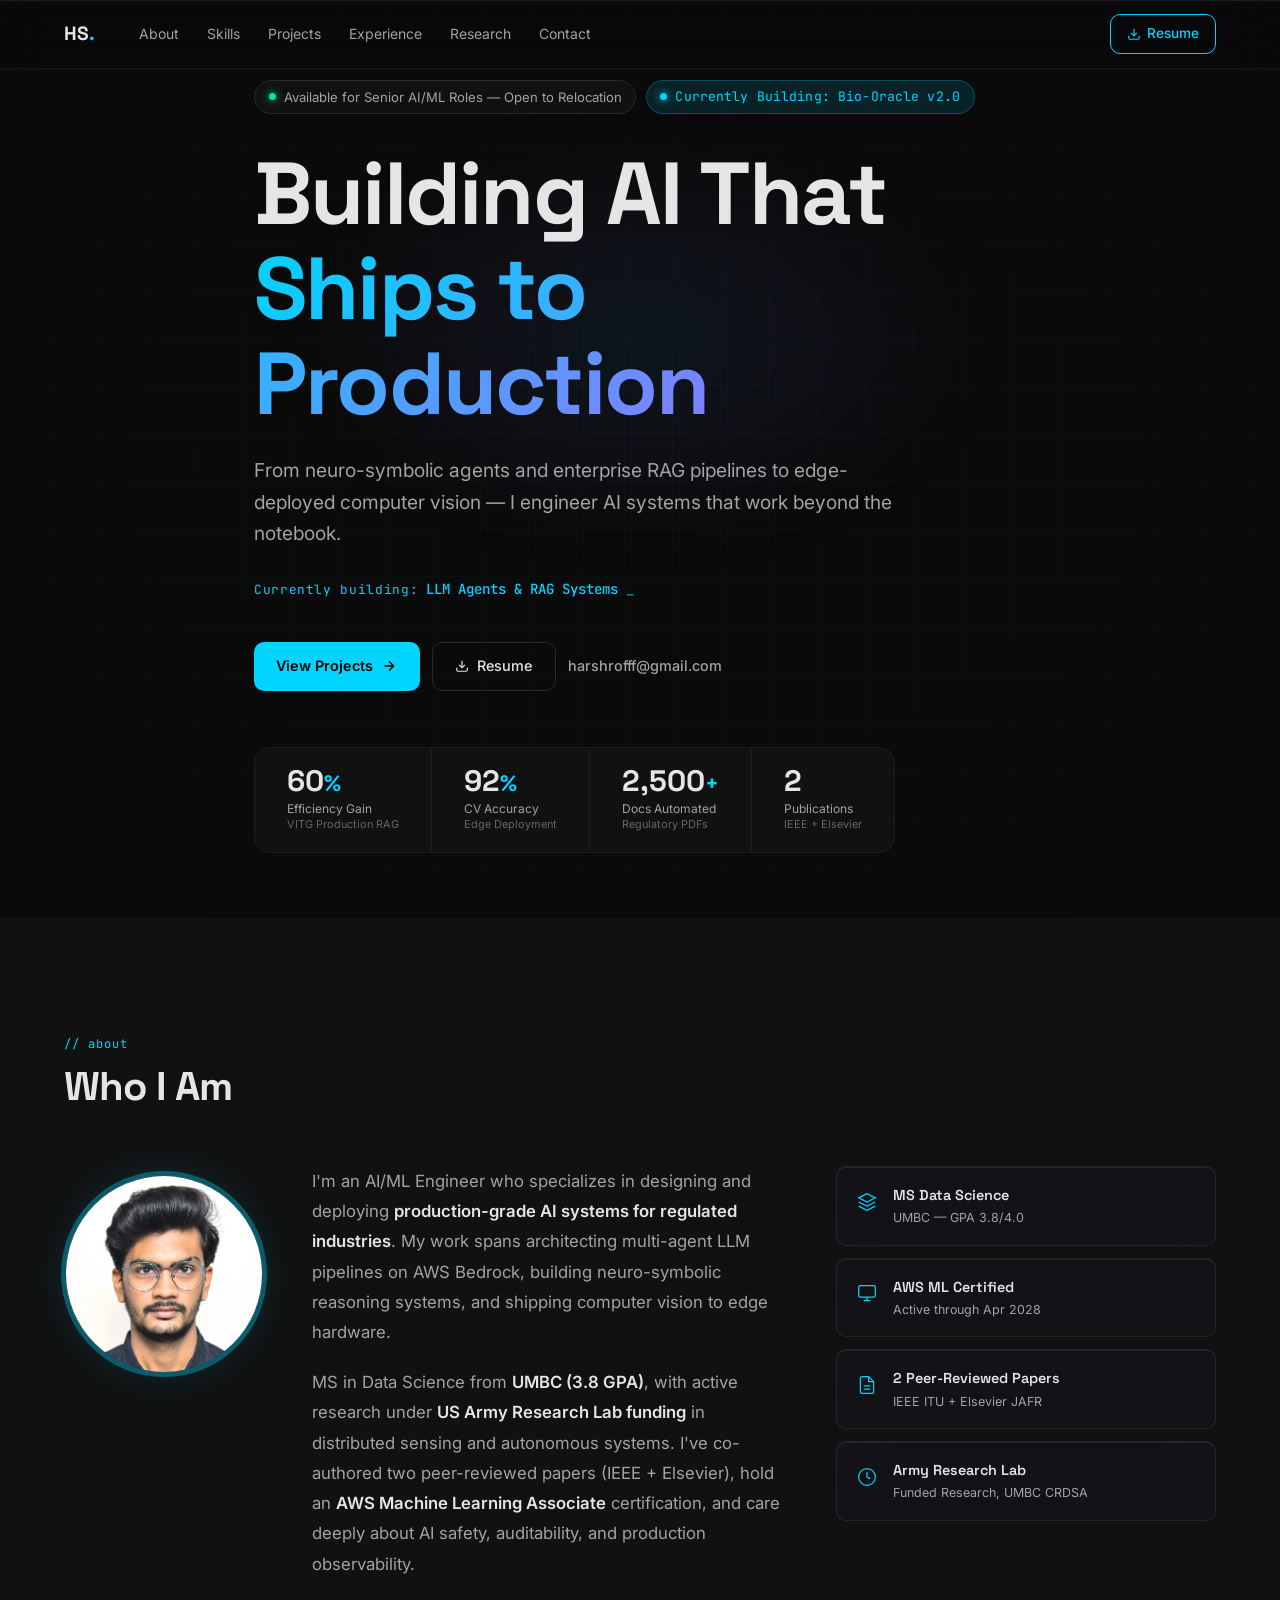
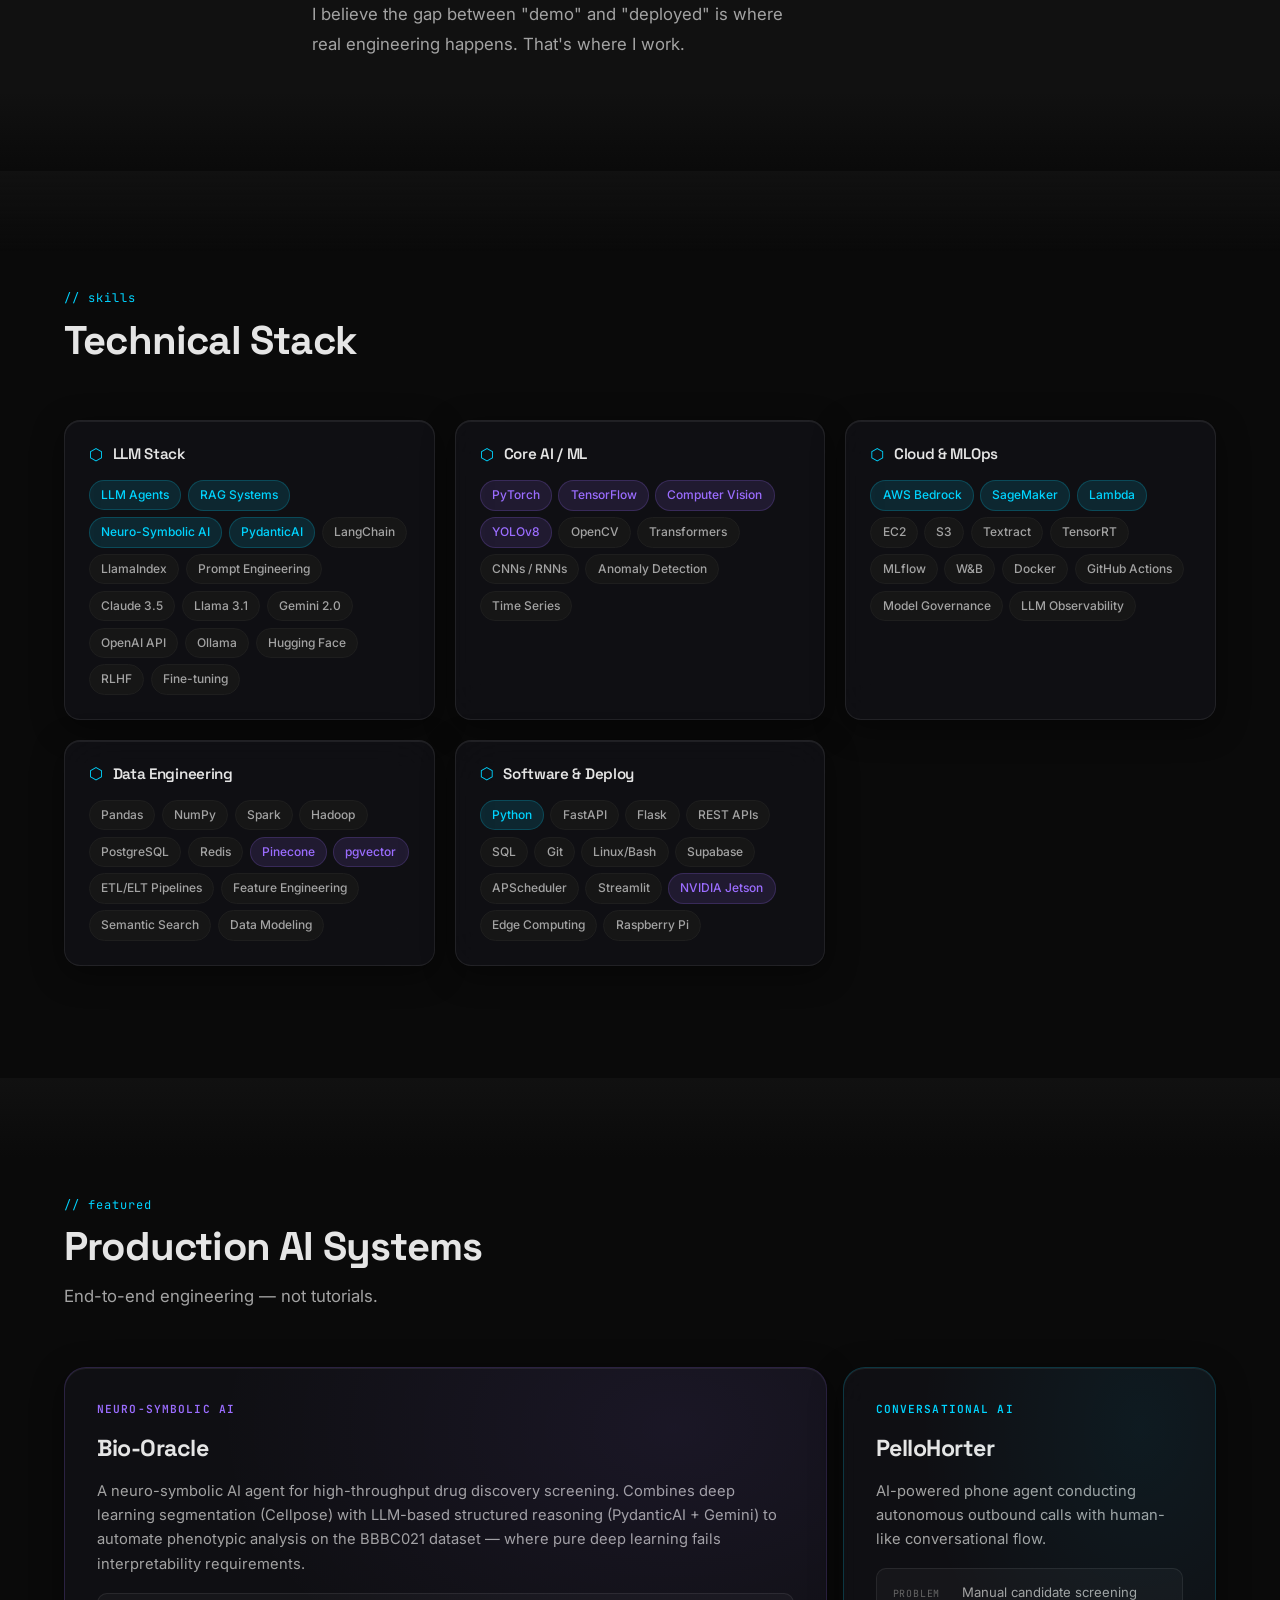
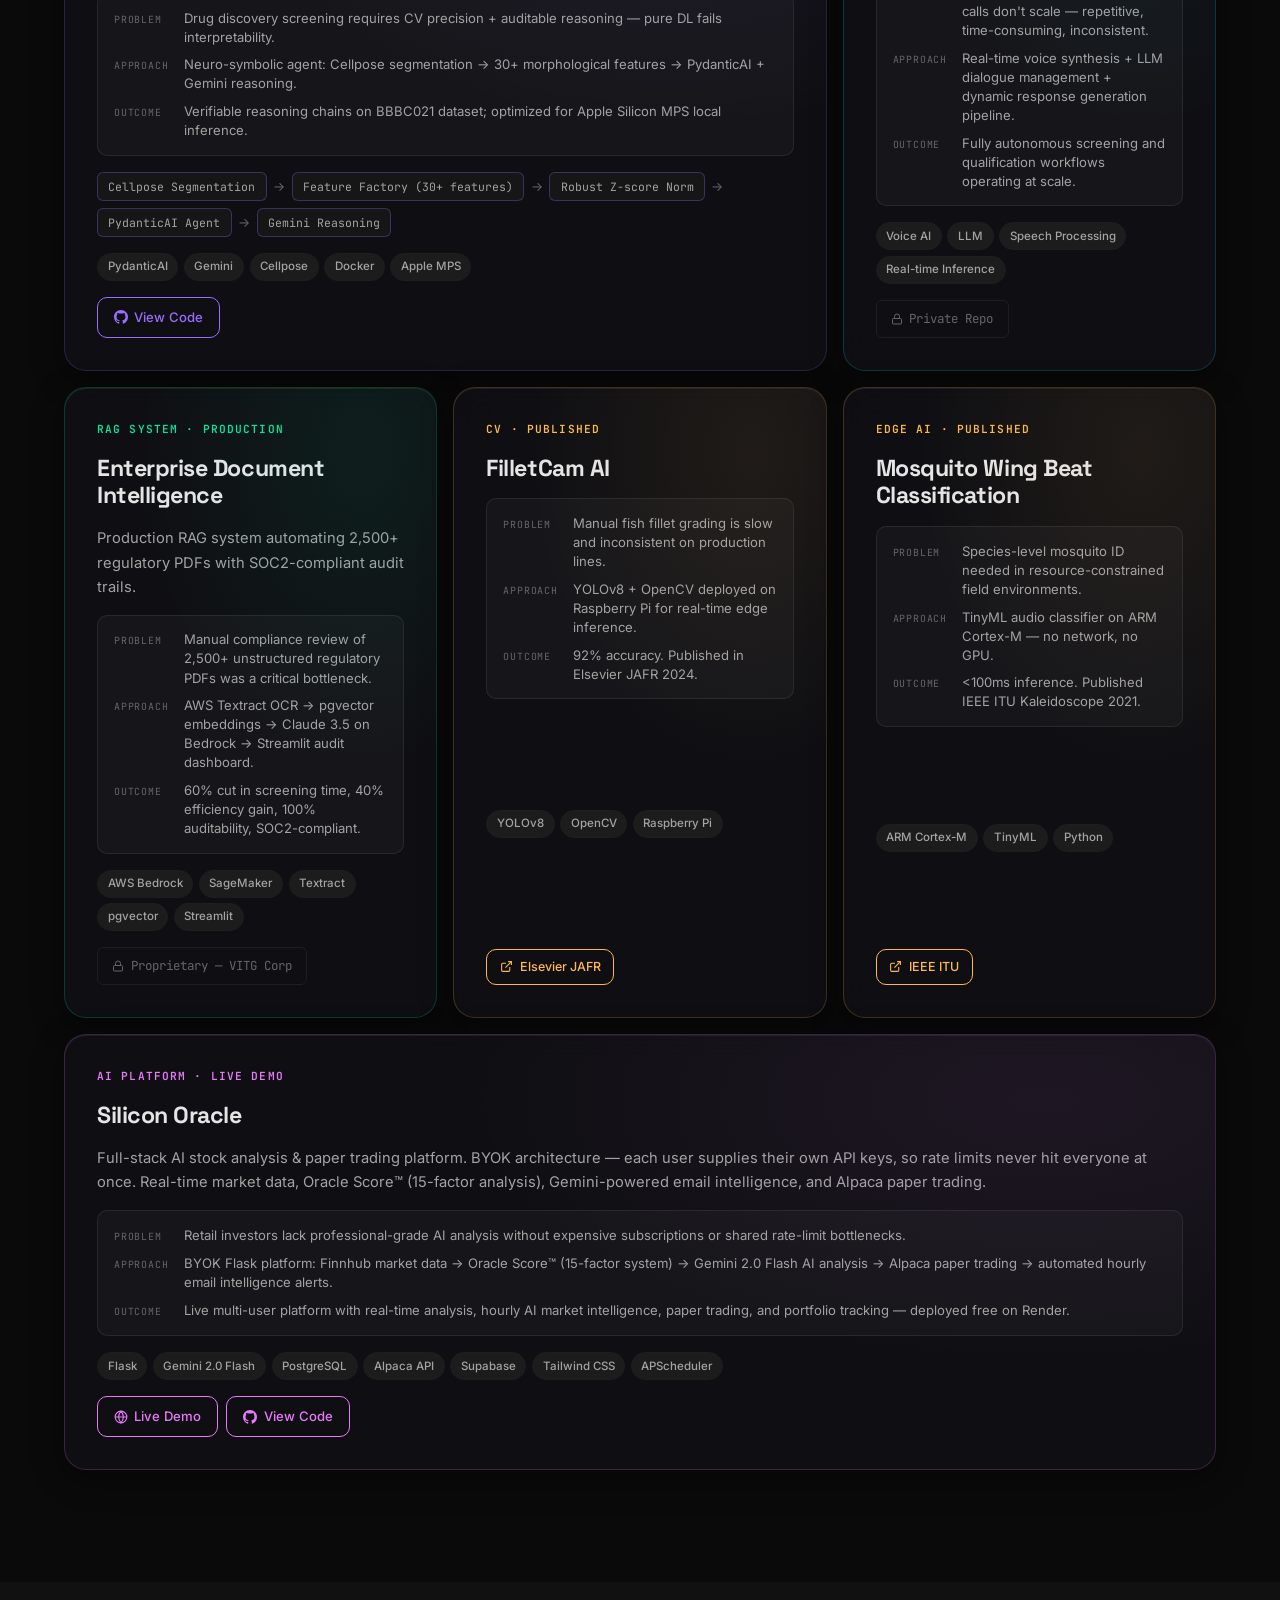
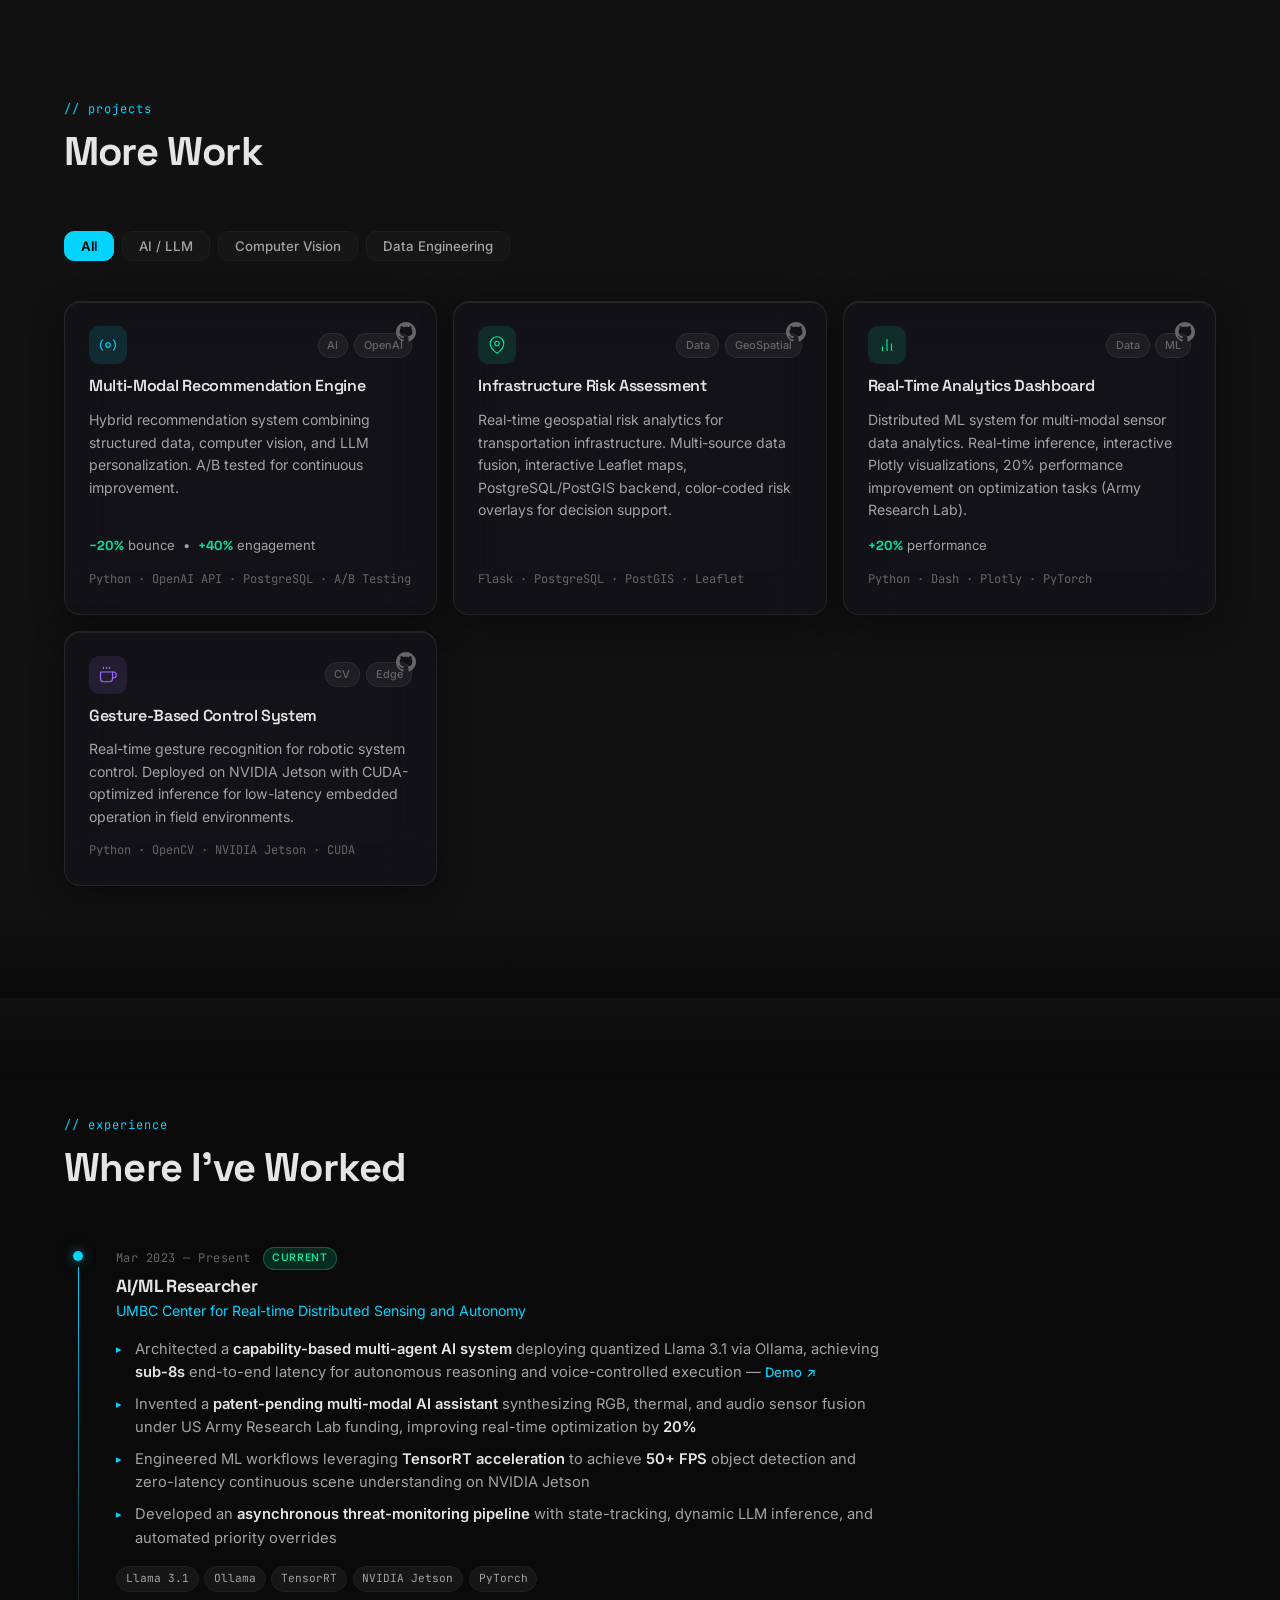
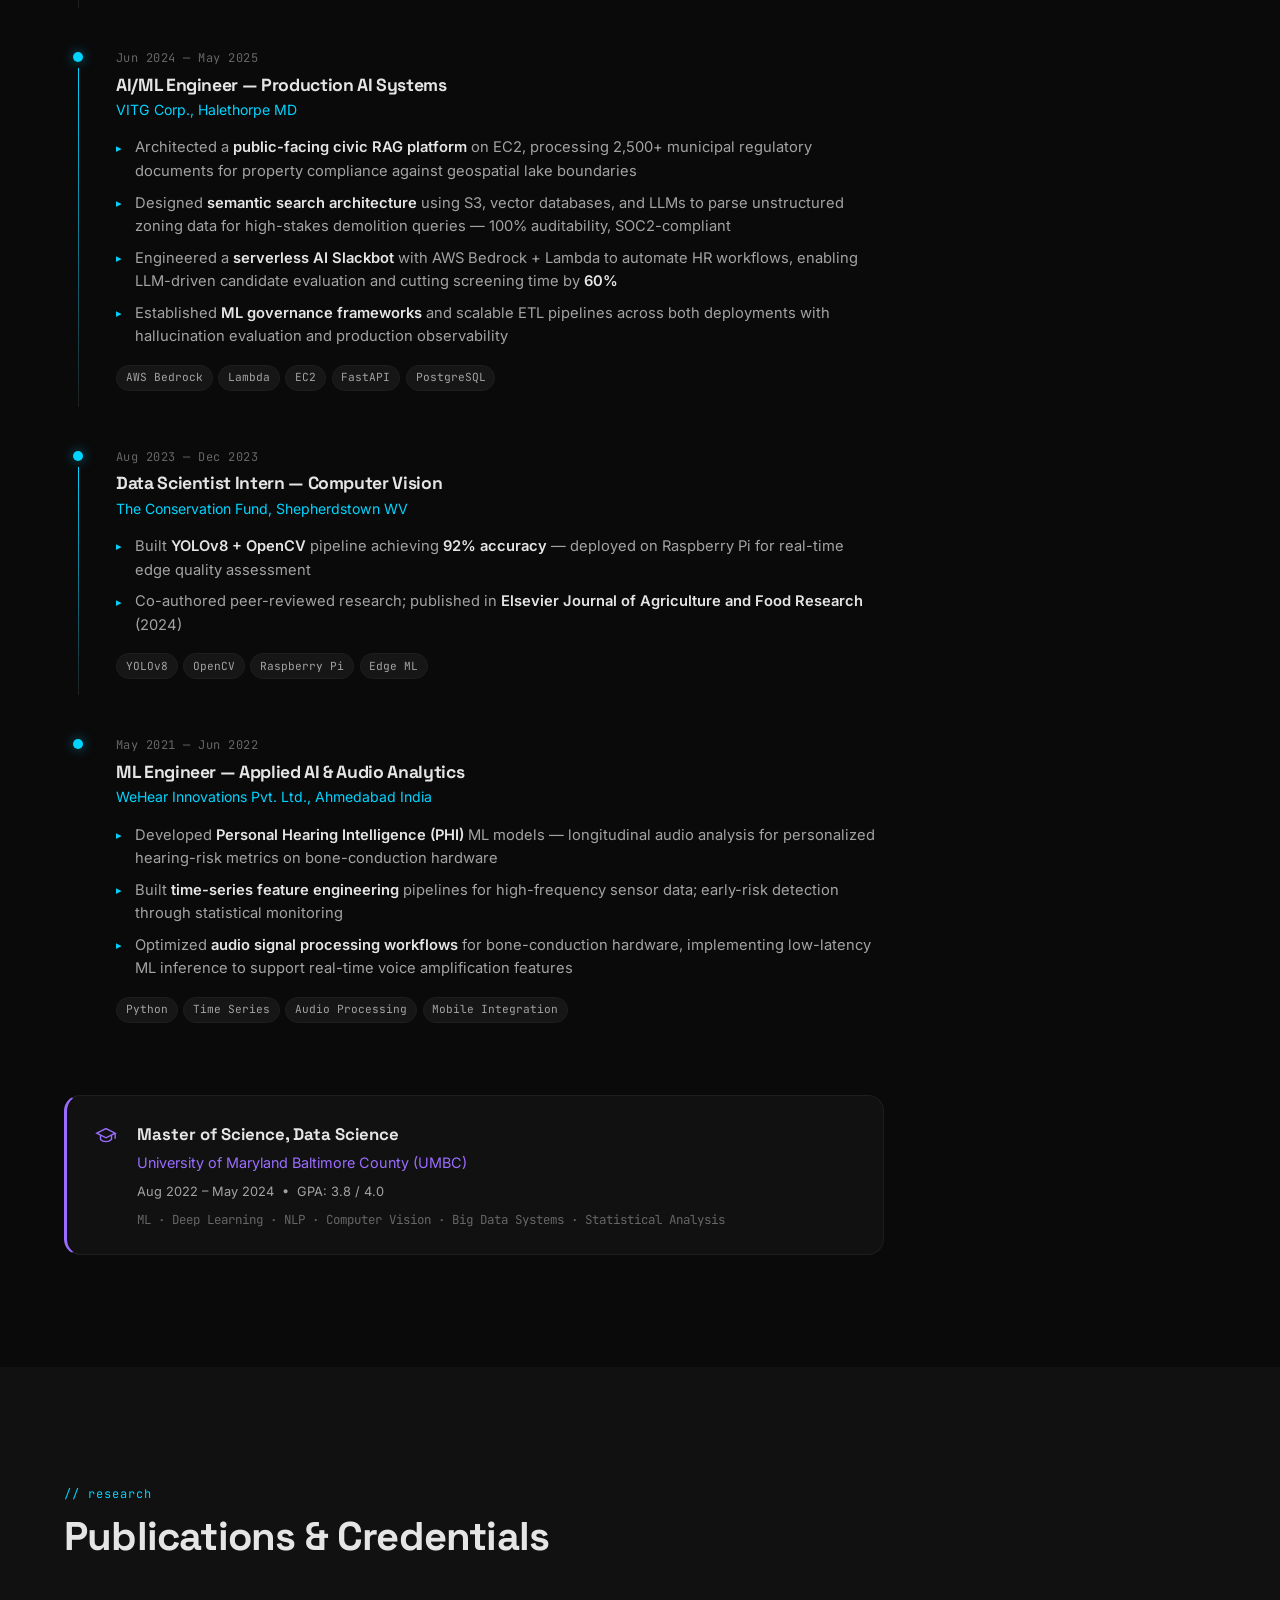
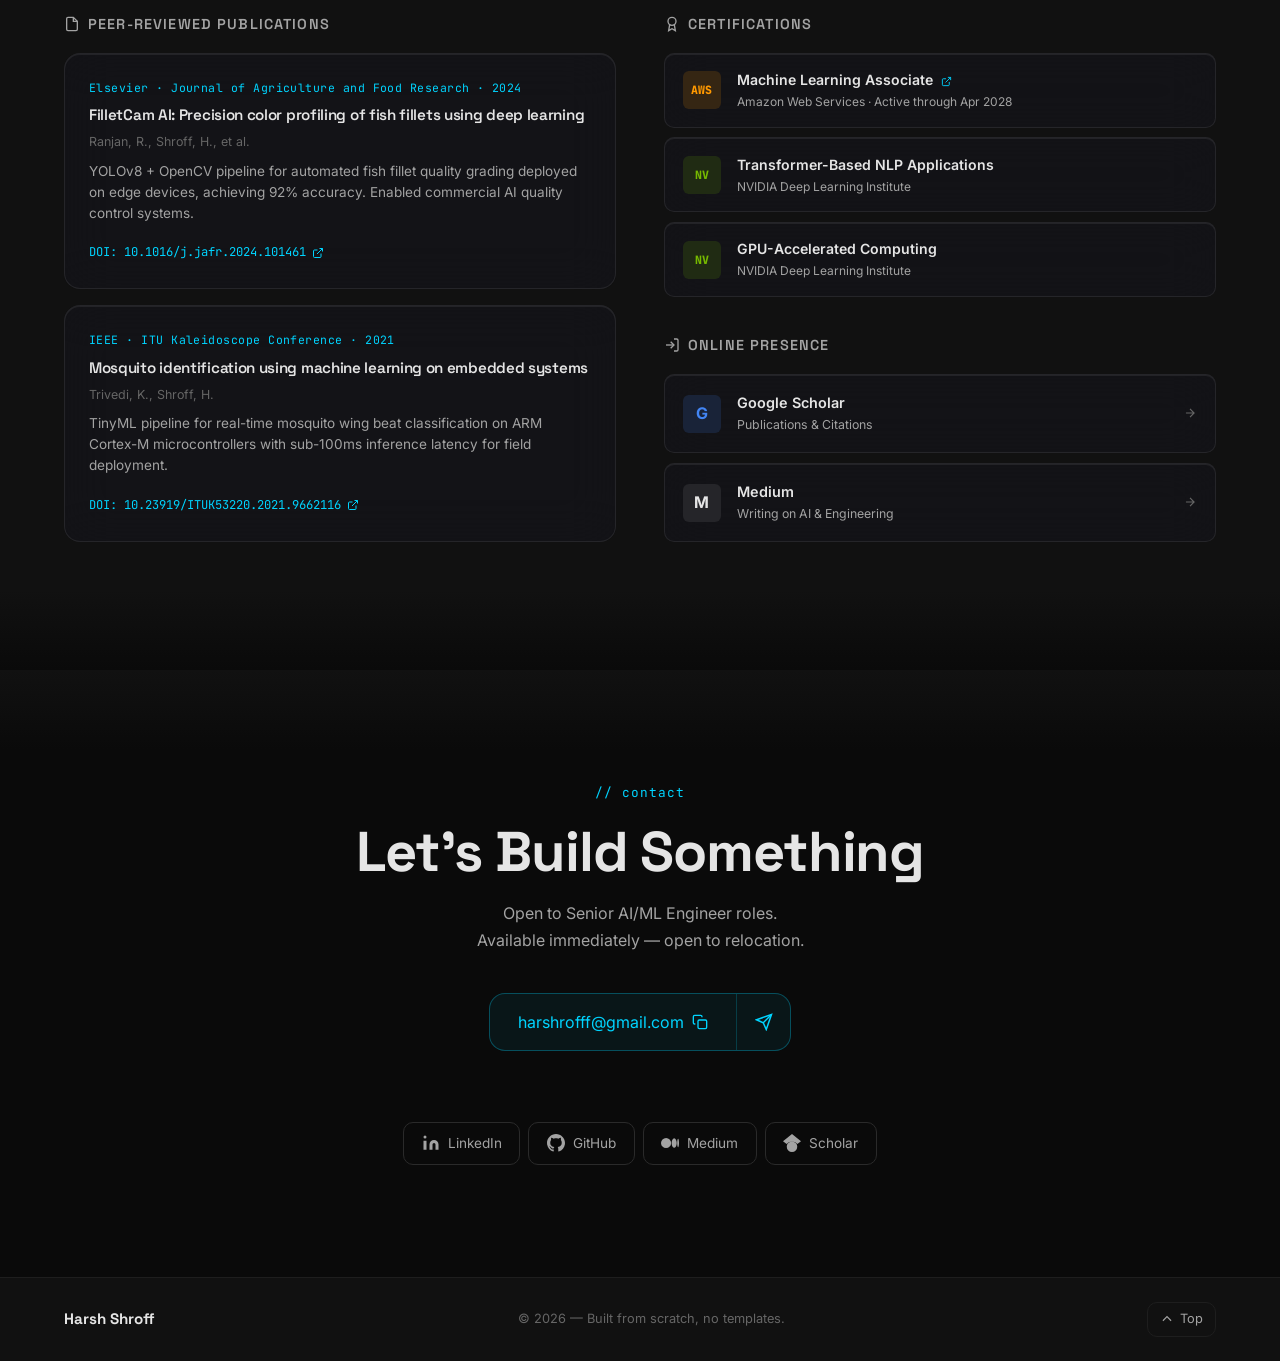
==== index.html @ ab8ad11f "updates" ====
<!DOCTYPE html>
<html lang="en">
<head>
  <meta charset="UTF-8" />
  <meta name="viewport" content="width=device-width, initial-scale=1.0" />
  <title>Harsh Shroff — AI/ML Engineer</title>
  <meta name="description" content="AI/ML Engineer building production RAG systems, neuro-symbolic AI agents, and edge-deployed computer vision. AWS ML Certified. 2 peer-reviewed publications." />
  <meta name="keywords" content="AI Engineer, ML Engineer, LLM Agents, RAG, AWS Bedrock, SageMaker, Neuro-Symbolic AI, PydanticAI, Computer Vision, PyTorch, Production AI" />
  <meta name="author" content="Harsh Shroff" />
  <link rel="canonical" href="https://harshshroff.github.io/" />

  <!-- Open Graph -->
  <meta property="og:title" content="Harsh Shroff — AI/ML Engineer" />
  <meta property="og:description" content="I build production AI systems — neuro-symbolic agents, RAG pipelines, and edge-deployed CV." />
  <meta property="og:type" content="website" />
  <meta property="og:url" content="https://harshshroff.github.io/" />
  <meta property="og:image" content="https://harshshroff.github.io/assets/img/profile.jpg" />

  <!-- Twitter -->
  <meta name="twitter:card" content="summary_large_image" />
  <meta name="twitter:title" content="Harsh Shroff — AI/ML Engineer" />

  <!-- Schema.org -->
  <script type="application/ld+json">
  {
    "@context": "https://schema.org",
    "@type": "Person",
    "name": "Harsh Shroff",
    "jobTitle": "AI/ML Engineer",
    "url": "https://harshshroff.github.io/",
    "email": "harshrofff@gmail.com",
    "sameAs": [
      "https://linkedin.com/in/harshroff/",
      "https://github.com/HarshShroff",
      "https://medium.com/@harshrofff",
      "https://scholar.google.com/citations?user=n7mRqUkAAAAJ"
    ]
  }
  </script>

  <link rel="preconnect" href="https://fonts.googleapis.com" />
  <link rel="preconnect" href="https://fonts.gstatic.com" crossorigin />
  <link rel="preload" href="https://fonts.googleapis.com/css2?family=Inter:wght@300;400;500;600;700;800&family=Space+Grotesk:wght@400;500;600;700;800&family=JetBrains+Mono:wght@400;500&display=swap" as="style" onload="this.onload=null;this.rel='stylesheet'" />
  <noscript><link href="https://fonts.googleapis.com/css2?family=Inter:wght@300;400;500;600;700;800&family=Space+Grotesk:wght@400;500;600;700;800&family=JetBrains+Mono:wght@400;500&display=swap" rel="stylesheet" /></noscript>
  <link rel="icon" href="assets/img/favicon.ico" />
  <link rel="stylesheet" href="style.css" />
</head>
<body>

  <!-- Scroll progress -->
  <div id="scroll-progress" aria-hidden="true"></div>

  <!-- ═══ NAVIGATION ═══ -->
  <nav id="navbar" role="navigation" aria-label="Main">
    <div class="nav-inner">
      <a href="#hero" class="nav-logo" aria-label="Home">HS<span class="dot">.</span></a>

      <ul class="nav-links" role="list">
        <li><a href="#about" class="nav-link">About</a></li>
        <li><a href="#skills" class="nav-link">Skills</a></li>
        <li><a href="#featured" class="nav-link">Projects</a></li>
        <li><a href="#experience" class="nav-link">Experience</a></li>
        <li><a href="#research" class="nav-link">Research</a></li>
        <li><a href="#contact" class="nav-link">Contact</a></li>
      </ul>

      <div class="nav-right">
        <a href="assets/docs/Harsh_Shroff_Resume.pdf" class="btn-resume" download aria-label="Download Resume">
          <svg width="14" height="14" viewBox="0 0 24 24" fill="none" stroke="currentColor" stroke-width="2" aria-hidden="true"><path d="M21 15v4a2 2 0 0 1-2 2H5a2 2 0 0 1-2-2v-4"/><polyline points="7 10 12 15 17 10"/><line x1="12" y1="15" x2="12" y2="3"/></svg>
          Resume
        </a>
        <button class="nav-toggle" aria-label="Open menu" aria-expanded="false">
          <span></span><span></span><span></span>
        </button>
      </div>
    </div>
  </nav>

  <!-- ═══ HERO ═══ -->
  <section id="hero" aria-label="Introduction">
    <div class="hero-bg" aria-hidden="true">
      <div class="hero-grid"></div>
      <div class="hero-glow"></div>
    </div>

    <div class="container hero-inner">
      <div class="hero-chips reveal">
        <div class="hero-eyebrow">
          <span class="status-dot" aria-hidden="true"></span>
          Available for Senior AI/ML Roles &mdash; Open to Relocation
        </div>
        <div class="hero-building">
          <span class="building-dot" aria-hidden="true"></span>
          Currently Building: Bio-Oracle v2.0
        </div>
      </div>

      <h1 class="hero-title reveal reveal-delay-1">
        Building AI That<br>
        <span class="gradient-text">Ships to Production</span>
      </h1>

      <p class="hero-sub reveal reveal-delay-2">
        From neuro-symbolic agents and enterprise RAG pipelines to edge-deployed computer vision
        — I engineer AI systems that work beyond the notebook.
      </p>

      <div class="hero-typed reveal reveal-delay-3" aria-live="polite">
        <span class="mono-label">Currently building:</span>
        <span id="typed-text" class="typed-word"></span><span class="typed-cursor" aria-hidden="true">_</span>
      </div>

      <div class="hero-ctas reveal reveal-delay-4">
        <a href="#featured" class="btn btn-primary">
          View Projects
          <svg width="16" height="16" viewBox="0 0 24 24" fill="none" stroke="currentColor" stroke-width="2" aria-hidden="true"><path d="M5 12h14M12 5l7 7-7 7"/></svg>
        </a>
        <a href="assets/docs/Harsh_Shroff_Resume.pdf" class="btn btn-outline" download>
          <svg width="14" height="14" viewBox="0 0 24 24" fill="none" stroke="currentColor" stroke-width="2" aria-hidden="true"><path d="M21 15v4a2 2 0 0 1-2 2H5a2 2 0 0 1-2-2v-4"/><polyline points="7 10 12 15 17 10"/><line x1="12" y1="15" x2="12" y2="3"/></svg>
          Resume
        </a>
        <a href="mailto:harshrofff@gmail.com" class="btn btn-ghost">
          harshrofff@gmail.com
        </a>
      </div>

      <div class="hero-stats reveal reveal-delay-5">
        <div class="stat-item">
          <div class="stat-num"><span class="count" data-target="60">0</span><span class="stat-unit">%</span></div>
          <div class="stat-label">Efficiency Gain<br><span class="stat-sub">VITG Production RAG</span></div>
        </div>
        <div class="stat-divider" aria-hidden="true"></div>
        <div class="stat-item">
          <div class="stat-num"><span class="count" data-target="92">0</span><span class="stat-unit">%</span></div>
          <div class="stat-label">CV Accuracy<br><span class="stat-sub">Edge Deployment</span></div>
        </div>
        <div class="stat-divider" aria-hidden="true"></div>
        <div class="stat-item">
          <div class="stat-num"><span class="count" data-target="2500">0</span><span class="stat-unit">+</span></div>
          <div class="stat-label">Docs Automated<br><span class="stat-sub">Regulatory PDFs</span></div>
        </div>
        <div class="stat-divider" aria-hidden="true"></div>
        <div class="stat-item">
          <div class="stat-num"><span class="count" data-target="2">0</span></div>
          <div class="stat-label">Publications<br><span class="stat-sub">IEEE + Elsevier</span></div>
        </div>
      </div>
    </div>
  </section>

  <!-- ═══ ABOUT ═══ -->
  <section id="about" aria-label="About">
    <div class="container">
      <div class="section-header reveal">
        <span class="section-tag">// about</span>
        <h2 class="section-title">Who I Am</h2>
      </div>

      <div class="about-grid">
        <div class="about-photo-col reveal">
          <img src="assets/img/profile.jpg" class="about-photo" alt="Harsh Shroff — AI/ML Engineer" />
        </div>

        <div class="about-text reveal">
          <p>
            I'm an AI/ML Engineer who specializes in designing and deploying
            <strong>production-grade AI systems for regulated industries</strong>.
            My work spans architecting multi-agent LLM pipelines on AWS Bedrock,
            building neuro-symbolic reasoning systems, and shipping computer vision
            to edge hardware.
          </p>
          <p>
            MS in Data Science from <strong>UMBC (3.8 GPA)</strong>, with active research
            under <strong>US Army Research Lab funding</strong> in distributed sensing and
            autonomous systems. I've co-authored two peer-reviewed papers (IEEE + Elsevier),
            hold an <strong>AWS Machine Learning Associate</strong> certification,
            and care deeply about AI safety, auditability, and production observability.
          </p>
          <p>
            I believe the gap between "demo" and "deployed" is where real engineering happens.
            That's where I work.
          </p>
        </div>

        <div class="about-cards reveal reveal-delay-1">
          <div class="about-card">
            <div class="about-card-icon" aria-hidden="true">
              <svg width="20" height="20" viewBox="0 0 24 24" fill="none" stroke="currentColor" stroke-width="1.5"><path d="M12 2L2 7l10 5 10-5-10-5z"/><path d="M2 17l10 5 10-5"/><path d="M2 12l10 5 10-5"/></svg>
            </div>
            <div>
              <div class="about-card-title">MS Data Science</div>
              <div class="about-card-sub">UMBC — GPA 3.8/4.0</div>
            </div>
          </div>
          <div class="about-card">
            <div class="about-card-icon" aria-hidden="true">
              <svg width="20" height="20" viewBox="0 0 24 24" fill="none" stroke="currentColor" stroke-width="1.5"><rect x="2" y="3" width="20" height="14" rx="2"/><path d="M8 21h8M12 17v4"/></svg>
            </div>
            <div>
              <div class="about-card-title">AWS ML Certified</div>
              <div class="about-card-sub">Active through Apr 2028</div>
            </div>
          </div>
          <div class="about-card">
            <div class="about-card-icon" aria-hidden="true">
              <svg width="20" height="20" viewBox="0 0 24 24" fill="none" stroke="currentColor" stroke-width="1.5"><path d="M14 2H6a2 2 0 0 0-2 2v16a2 2 0 0 0 2 2h12a2 2 0 0 0 2-2V8z"/><polyline points="14 2 14 8 20 8"/><line x1="16" y1="13" x2="8" y2="13"/><line x1="16" y1="17" x2="8" y2="17"/></svg>
            </div>
            <div>
              <div class="about-card-title">2 Peer-Reviewed Papers</div>
              <div class="about-card-sub">IEEE ITU + Elsevier JAFR</div>
            </div>
          </div>
          <div class="about-card">
            <div class="about-card-icon" aria-hidden="true">
              <svg width="20" height="20" viewBox="0 0 24 24" fill="none" stroke="currentColor" stroke-width="1.5"><circle cx="12" cy="12" r="10"/><polyline points="12 6 12 12 16 14"/></svg>
            </div>
            <div>
              <div class="about-card-title">Army Research Lab</div>
              <div class="about-card-sub">Funded Research, UMBC CRDSA</div>
            </div>
          </div>
        </div>
      </div>
    </div>
  </section>

  <!-- ═══ SKILLS ═══ -->
  <section id="skills" aria-label="Skills">
    <div class="container">
      <div class="section-header reveal">
        <span class="section-tag">// skills</span>
        <h2 class="section-title">Technical Stack</h2>
      </div>

      <div class="skills-grid">
        <!-- LLM Stack -->
        <div class="skill-group reveal">
          <div class="skill-group-header">
            <span class="skill-group-icon" aria-hidden="true">⬡</span>
            <h3 class="skill-group-title">LLM Stack</h3>
          </div>
          <div class="skill-tags">
            <span class="tag tag-accent">LLM Agents</span>
            <span class="tag tag-accent">RAG Systems</span>
            <span class="tag tag-accent">Neuro-Symbolic AI</span>
            <span class="tag tag-accent">PydanticAI</span>
            <span class="tag">LangChain</span>
            <span class="tag">LlamaIndex</span>
            <span class="tag">Prompt Engineering</span>
            <span class="tag">Claude 3.5</span>
            <span class="tag">Llama 3.1</span>
            <span class="tag">Gemini 2.0</span>
            <span class="tag">OpenAI API</span>
            <span class="tag">Ollama</span>
            <span class="tag">Hugging Face</span>
            <span class="tag">RLHF</span>
            <span class="tag">Fine-tuning</span>
          </div>
        </div>

        <!-- Core AI / ML -->
        <div class="skill-group reveal reveal-delay-1">
          <div class="skill-group-header">
            <span class="skill-group-icon" aria-hidden="true">⬡</span>
            <h3 class="skill-group-title">Core AI / ML</h3>
          </div>
          <div class="skill-tags">
            <span class="tag tag-purple">PyTorch</span>
            <span class="tag tag-purple">TensorFlow</span>
            <span class="tag tag-purple">Computer Vision</span>
            <span class="tag tag-purple">YOLOv8</span>
            <span class="tag">OpenCV</span>
            <span class="tag">Transformers</span>
            <span class="tag">CNNs / RNNs</span>
            <span class="tag">Anomaly Detection</span>
            <span class="tag">Time Series</span>
          </div>
        </div>

        <!-- Cloud & MLOps -->
        <div class="skill-group reveal reveal-delay-2">
          <div class="skill-group-header">
            <span class="skill-group-icon" aria-hidden="true">⬡</span>
            <h3 class="skill-group-title">Cloud &amp; MLOps</h3>
          </div>
          <div class="skill-tags">
            <span class="tag tag-accent">AWS Bedrock</span>
            <span class="tag tag-accent">SageMaker</span>
            <span class="tag tag-accent">Lambda</span>
            <span class="tag">EC2</span>
            <span class="tag">S3</span>
            <span class="tag">Textract</span>
            <span class="tag">TensorRT</span>
            <span class="tag">MLflow</span>
            <span class="tag">W&amp;B</span>
            <span class="tag">Docker</span>
            <span class="tag">GitHub Actions</span>
            <span class="tag">Model Governance</span>
            <span class="tag">LLM Observability</span>
          </div>
        </div>

        <!-- Data Engineering -->
        <div class="skill-group reveal reveal-delay-3">
          <div class="skill-group-header">
            <span class="skill-group-icon" aria-hidden="true">⬡</span>
            <h3 class="skill-group-title">Data Engineering</h3>
          </div>
          <div class="skill-tags">
            <span class="tag">Pandas</span>
            <span class="tag">NumPy</span>
            <span class="tag">Spark</span>
            <span class="tag">Hadoop</span>
            <span class="tag">PostgreSQL</span>
            <span class="tag">Redis</span>
            <span class="tag tag-purple">Pinecone</span>
            <span class="tag tag-purple">pgvector</span>
            <span class="tag">ETL/ELT Pipelines</span>
            <span class="tag">Feature Engineering</span>
            <span class="tag">Semantic Search</span>
            <span class="tag">Data Modeling</span>
          </div>
        </div>

        <!-- Software -->
        <div class="skill-group reveal reveal-delay-4">
          <div class="skill-group-header">
            <span class="skill-group-icon" aria-hidden="true">⬡</span>
            <h3 class="skill-group-title">Software &amp; Deploy</h3>
          </div>
          <div class="skill-tags">
            <span class="tag tag-accent">Python</span>
            <span class="tag">FastAPI</span>
            <span class="tag">Flask</span>
            <span class="tag">REST APIs</span>
            <span class="tag">SQL</span>
            <span class="tag">Git</span>
            <span class="tag">Linux/Bash</span>
            <span class="tag">Supabase</span>
            <span class="tag">APScheduler</span>
            <span class="tag">Streamlit</span>
            <span class="tag tag-purple">NVIDIA Jetson</span>
            <span class="tag">Edge Computing</span>
            <span class="tag">Raspberry Pi</span>
          </div>
        </div>
      </div>
    </div>
  </section>

  <!-- ═══ FEATURED PROJECTS — BENTO GRID ═══ -->
  <section id="featured" aria-label="Featured Projects">
    <div class="container">
      <div class="section-header reveal">
        <span class="section-tag">// featured</span>
        <h2 class="section-title">Production AI Systems</h2>
        <p class="section-desc">End-to-end engineering — not tutorials.</p>
      </div>

      <div class="bento-grid">

        <!-- CARD 1: Bio-Oracle (large) -->
        <article class="bento-card bento-large bento-purple reveal" aria-label="Bio-Oracle project">
          <div class="bento-card-tag">NEURO-SYMBOLIC AI</div>
          <h3 class="bento-title">Bio-Oracle</h3>
          <p class="bento-desc">
            A neuro-symbolic AI agent for high-throughput drug discovery screening.
            Combines deep learning segmentation (Cellpose) with LLM-based structured
            reasoning (PydanticAI + Gemini) to automate phenotypic analysis on the
            BBBC021 dataset — where pure deep learning fails interpretability requirements.
          </p>
          <div class="bento-case">
            <div class="bento-case-row">
              <span class="case-label">Problem</span>
              <span class="case-text">Drug discovery screening requires CV precision + auditable reasoning — pure DL fails interpretability.</span>
            </div>
            <div class="bento-case-row">
              <span class="case-label">Approach</span>
              <span class="case-text">Neuro-symbolic agent: Cellpose segmentation → 30+ morphological features → PydanticAI + Gemini reasoning.</span>
            </div>
            <div class="bento-case-row">
              <span class="case-label">Outcome</span>
              <span class="case-text">Verifiable reasoning chains on BBBC021 dataset; optimized for Apple Silicon MPS local inference.</span>
            </div>
          </div>
          <div class="bento-pipeline">
            <span class="pipeline-step">Cellpose Segmentation</span>
            <span class="pipeline-arrow" aria-hidden="true">→</span>
            <span class="pipeline-step">Feature Factory (30+ features)</span>
            <span class="pipeline-arrow" aria-hidden="true">→</span>
            <span class="pipeline-step">Robust Z-score Norm</span>
            <span class="pipeline-arrow" aria-hidden="true">→</span>
            <span class="pipeline-step">PydanticAI Agent</span>
            <span class="pipeline-arrow" aria-hidden="true">→</span>
            <span class="pipeline-step">Gemini Reasoning</span>
          </div>
          <div class="bento-tech">
            <span class="tech-tag">PydanticAI</span>
            <span class="tech-tag">Gemini</span>
            <span class="tech-tag">Cellpose</span>
            <span class="tech-tag">Docker</span>
            <span class="tech-tag">Apple MPS</span>
          </div>
          <div class="bento-actions">
            <a href="https://github.com/HarshShroff/Bio-Oracle" target="_blank" rel="noopener noreferrer" class="bento-btn">
              <svg width="14" height="14" viewBox="0 0 24 24" fill="currentColor" aria-hidden="true"><path d="M12 0c-6.626 0-12 5.373-12 12 0 5.302 3.438 9.8 8.207 11.387.599.111.793-.261.793-.577v-2.234c-3.338.726-4.033-1.416-4.033-1.416-.546-1.387-1.333-1.756-1.333-1.756-1.089-.745.083-.729.083-.729 1.205.084 1.839 1.237 1.839 1.237 1.07 1.834 2.807 1.304 3.492.997.107-.775.418-1.305.762-1.604-2.665-.305-5.467-1.334-5.467-5.931 0-1.311.469-2.381 1.236-3.221-.124-.303-.535-1.524.117-3.176 0 0 1.008-.322 3.301 1.23.957-.266 1.983-.399 3.003-.404 1.02.005 2.047.138 3.006.404 2.291-1.552 3.297-1.23 3.297-1.23.653 1.653.242 2.874.118 3.176.77.84 1.235 1.911 1.235 3.221 0 4.609-2.807 5.624-5.479 5.921.43.372.823 1.102.823 2.222v3.293c0 .319.192.694.801.576 4.765-1.589 8.199-6.086 8.199-11.386 0-6.627-5.373-12-12-12z"/></svg>
              View Code
            </a>
          </div>
        </article>

        <!-- CARD 2: PelloHorter -->
        <article class="bento-card bento-medium bento-blue reveal-left reveal-delay-1" aria-label="PelloHorter project">
          <div class="bento-card-tag">CONVERSATIONAL AI</div>
          <h3 class="bento-title">PelloHorter</h3>
          <p class="bento-desc">
            AI-powered phone agent conducting autonomous outbound calls with human-like conversational flow.
          </p>
          <div class="bento-case">
            <div class="bento-case-row">
              <span class="case-label">Problem</span>
              <span class="case-text">Manual candidate screening calls don't scale — repetitive, time-consuming, inconsistent.</span>
            </div>
            <div class="bento-case-row">
              <span class="case-label">Approach</span>
              <span class="case-text">Real-time voice synthesis + LLM dialogue management + dynamic response generation pipeline.</span>
            </div>
            <div class="bento-case-row">
              <span class="case-label">Outcome</span>
              <span class="case-text">Fully autonomous screening and qualification workflows operating at scale.</span>
            </div>
          </div>
          <div class="bento-tech">
            <span class="tech-tag">Voice AI</span>
            <span class="tech-tag">LLM</span>
            <span class="tech-tag">Speech Processing</span>
            <span class="tech-tag">Real-time Inference</span>
          </div>
          <div class="bento-actions">
            <span class="bento-private">
              <svg width="12" height="12" viewBox="0 0 24 24" fill="none" stroke="currentColor" stroke-width="2" aria-hidden="true"><rect x="3" y="11" width="18" height="11" rx="2" ry="2"/><path d="M7 11V7a5 5 0 0 1 10 0v4"/></svg>
              Private Repo
            </span>
          </div>
        </article>

        <!-- CARD 3: Enterprise RAG -->
        <article class="bento-card bento-medium bento-green reveal-right reveal-delay-2" aria-label="Enterprise Document Intelligence project">
          <div class="bento-card-tag">RAG SYSTEM · PRODUCTION</div>
          <h3 class="bento-title">Enterprise Document Intelligence</h3>
          <p class="bento-desc">
            Production RAG system automating 2,500+ regulatory PDFs with SOC2-compliant audit trails.
          </p>
          <div class="bento-case">
            <div class="bento-case-row">
              <span class="case-label">Problem</span>
              <span class="case-text">Manual compliance review of 2,500+ unstructured regulatory PDFs was a critical bottleneck.</span>
            </div>
            <div class="bento-case-row">
              <span class="case-label">Approach</span>
              <span class="case-text">AWS Textract OCR → pgvector embeddings → Claude 3.5 on Bedrock → Streamlit audit dashboard.</span>
            </div>
            <div class="bento-case-row">
              <span class="case-label">Outcome</span>
              <span class="case-text">60% cut in screening time, 40% efficiency gain, 100% auditability, SOC2-compliant.</span>
            </div>
          </div>
          <div class="bento-tech">
            <span class="tech-tag">AWS Bedrock</span>
            <span class="tech-tag">SageMaker</span>
            <span class="tech-tag">Textract</span>
            <span class="tech-tag">pgvector</span>
            <span class="tech-tag">Streamlit</span>
          </div>
          <div class="bento-actions">
            <span class="bento-private">
              <svg width="12" height="12" viewBox="0 0 24 24" fill="none" stroke="currentColor" stroke-width="2" aria-hidden="true"><rect x="3" y="11" width="18" height="11" rx="2" ry="2"/><path d="M7 11V7a5 5 0 0 1 10 0v4"/></svg>
              Proprietary — VITG Corp
            </span>
          </div>
        </article>

        <!-- CARD 4: FilletCam (published) -->
        <article class="bento-card bento-small bento-amber reveal-scale reveal-delay-3" aria-label="FilletCam AI project">
          <div class="bento-card-tag">CV · PUBLISHED</div>
          <h3 class="bento-title">FilletCam AI</h3>
          <div class="bento-case">
            <div class="bento-case-row">
              <span class="case-label">Problem</span>
              <span class="case-text">Manual fish fillet grading is slow and inconsistent on production lines.</span>
            </div>
            <div class="bento-case-row">
              <span class="case-label">Approach</span>
              <span class="case-text">YOLOv8 + OpenCV deployed on Raspberry Pi for real-time edge inference.</span>
            </div>
            <div class="bento-case-row">
              <span class="case-label">Outcome</span>
              <span class="case-text">92% accuracy. Published in Elsevier JAFR 2024.</span>
            </div>
          </div>
          <div class="bento-tech">
            <span class="tech-tag">YOLOv8</span>
            <span class="tech-tag">OpenCV</span>
            <span class="tech-tag">Raspberry Pi</span>
          </div>
          <div class="bento-actions">
            <a href="https://doi.org/10.1016/j.jafr.2024.101461" target="_blank" rel="noopener noreferrer" class="bento-btn bento-btn-sm">
              <svg width="13" height="13" viewBox="0 0 24 24" fill="none" stroke="currentColor" stroke-width="2" aria-hidden="true"><path d="M18 13v6a2 2 0 0 1-2 2H5a2 2 0 0 1-2-2V8a2 2 0 0 1 2-2h6"/><polyline points="15 3 21 3 21 9"/><line x1="10" y1="14" x2="21" y2="3"/></svg>
              Elsevier JAFR
            </a>
          </div>
        </article>

        <!-- CARD 5: Mosquito -->
        <article class="bento-card bento-small bento-amber reveal-scale reveal-delay-4" aria-label="Mosquito Identification project">
          <div class="bento-card-tag">EDGE AI · PUBLISHED</div>
          <h3 class="bento-title">Mosquito Wing Beat Classification</h3>
          <div class="bento-case">
            <div class="bento-case-row">
              <span class="case-label">Problem</span>
              <span class="case-text">Species-level mosquito ID needed in resource-constrained field environments.</span>
            </div>
            <div class="bento-case-row">
              <span class="case-label">Approach</span>
              <span class="case-text">TinyML audio classifier on ARM Cortex-M — no network, no GPU.</span>
            </div>
            <div class="bento-case-row">
              <span class="case-label">Outcome</span>
              <span class="case-text">&lt;100ms inference. Published IEEE ITU Kaleidoscope 2021.</span>
            </div>
          </div>
          <div class="bento-tech">
            <span class="tech-tag">ARM Cortex-M</span>
            <span class="tech-tag">TinyML</span>
            <span class="tech-tag">Python</span>
          </div>
          <div class="bento-actions">
            <a href="https://doi.org/10.23919/ITUK53220.2021.9662116" target="_blank" rel="noopener noreferrer" class="bento-btn bento-btn-sm">
              <svg width="13" height="13" viewBox="0 0 24 24" fill="none" stroke="currentColor" stroke-width="2" aria-hidden="true"><path d="M18 13v6a2 2 0 0 1-2 2H5a2 2 0 0 1-2-2V8a2 2 0 0 1 2-2h6"/><polyline points="15 3 21 3 21 9"/><line x1="10" y1="14" x2="21" y2="3"/></svg>
              IEEE ITU
            </a>
          </div>
        </article>

        <!-- CARD 6: Silicon Oracle (full row) -->
        <article class="bento-card bento-wide bento-rose reveal" aria-label="Silicon Oracle project">
          <div class="bento-card-tag">AI PLATFORM · LIVE DEMO</div>
          <h3 class="bento-title">Silicon Oracle</h3>
          <p class="bento-desc">
            Full-stack AI stock analysis &amp; paper trading platform. BYOK architecture — each user supplies their own API keys, so rate limits never hit everyone at once. Real-time market data, Oracle Score&trade; (15-factor analysis), Gemini-powered email intelligence, and Alpaca paper trading.
          </p>
          <div class="bento-case">
            <div class="bento-case-row">
              <span class="case-label">Problem</span>
              <span class="case-text">Retail investors lack professional-grade AI analysis without expensive subscriptions or shared rate-limit bottlenecks.</span>
            </div>
            <div class="bento-case-row">
              <span class="case-label">Approach</span>
              <span class="case-text">BYOK Flask platform: Finnhub market data → Oracle Score™ (15-factor system) → Gemini 2.0 Flash AI analysis → Alpaca paper trading → automated hourly email intelligence alerts.</span>
            </div>
            <div class="bento-case-row">
              <span class="case-label">Outcome</span>
              <span class="case-text">Live multi-user platform with real-time analysis, hourly AI market intelligence, paper trading, and portfolio tracking — deployed free on Render.</span>
            </div>
          </div>
          <div class="bento-tech">
            <span class="tech-tag">Flask</span>
            <span class="tech-tag">Gemini 2.0 Flash</span>
            <span class="tech-tag">PostgreSQL</span>
            <span class="tech-tag">Alpaca API</span>
            <span class="tech-tag">Supabase</span>
            <span class="tech-tag">Tailwind CSS</span>
            <span class="tech-tag">APScheduler</span>
          </div>
          <div class="bento-actions">
            <a href="https://silicon-oracle.onrender.com/" target="_blank" rel="noopener noreferrer" class="bento-btn">
              <svg width="14" height="14" viewBox="0 0 24 24" fill="none" stroke="currentColor" stroke-width="2" aria-hidden="true"><circle cx="12" cy="12" r="10"/><line x1="2" y1="12" x2="22" y2="12"/><path d="M12 2a15.3 15.3 0 0 1 4 10 15.3 15.3 0 0 1-4 10 15.3 15.3 0 0 1-4-10 15.3 15.3 0 0 1 4-10z"/></svg>
              Live Demo
            </a>
            <a href="https://github.com/HarshShroff/Silicon-Oracle" target="_blank" rel="noopener noreferrer" class="bento-btn">
              <svg width="14" height="14" viewBox="0 0 24 24" fill="currentColor" aria-hidden="true"><path d="M12 0c-6.626 0-12 5.373-12 12 0 5.302 3.438 9.8 8.207 11.387.599.111.793-.261.793-.577v-2.234c-3.338.726-4.033-1.416-4.033-1.416-.546-1.387-1.333-1.756-1.333-1.756-1.089-.745.083-.729.083-.729 1.205.084 1.839 1.237 1.839 1.237 1.07 1.834 2.807 1.304 3.492.997.107-.775.418-1.305.762-1.604-2.665-.305-5.467-1.334-5.467-5.931 0-1.311.469-2.381 1.236-3.221-.124-.303-.535-1.524.117-3.176 0 0 1.008-.322 3.301 1.23.957-.266 1.983-.399 3.003-.404 1.02.005 2.047.138 3.006.404 2.291-1.552 3.297-1.23 3.297-1.23.653 1.653.242 2.874.118 3.176.77.84 1.235 1.911 1.235 3.221 0 4.609-2.807 5.624-5.479 5.921.43.372.823 1.102.823 2.222v3.293c0 .319.192.694.801.576 4.765-1.589 8.199-6.086 8.199-11.386 0-6.627-5.373-12-12-12z"/></svg>
              View Code
            </a>
          </div>
        </article>

      </div>
    </div>
  </section>

  <!-- ═══ MORE PROJECTS ═══ -->
  <section id="projects" aria-label="All Projects">
    <div class="container">
      <div class="section-header reveal">
        <span class="section-tag">// projects</span>
        <h2 class="section-title">More Work</h2>
      </div>

      <div class="filter-bar reveal">
        <button class="filter-btn active" data-filter="all">All</button>
        <button class="filter-btn" data-filter="ai">AI / LLM</button>
        <button class="filter-btn" data-filter="cv">Computer Vision</button>
        <button class="filter-btn" data-filter="data">Data Engineering</button>
      </div>

      <div class="projects-grid" id="projects-grid">

        <article class="project-card reveal" data-category="ai" aria-label="Multi-Modal Recommendation Engine">
          <div class="project-card-header">
            <div class="project-card-icon ai-icon" aria-hidden="true">
              <svg width="18" height="18" viewBox="0 0 24 24" fill="none" stroke="currentColor" stroke-width="1.5"><circle cx="12" cy="12" r="3"/><path d="M19.07 4.93a10 10 0 0 1 0 14.14M4.93 4.93a10 10 0 0 0 0 14.14"/></svg>
            </div>
            <div class="project-card-tags">
              <span class="tag-sm">AI</span>
              <span class="tag-sm">OpenAI</span>
            </div>
          </div>
          <h3 class="project-card-title">Multi-Modal Recommendation Engine</h3>
          <p class="project-card-desc">
            Hybrid recommendation system combining structured data, computer vision,
            and LLM personalization. A/B tested for continuous improvement.
          </p>
          <div class="project-impact">
            <span class="impact-num">−20%</span> bounce &nbsp;&bull;&nbsp; <span class="impact-num">+40%</span> engagement
          </div>
          <div class="project-stack">Python · OpenAI API · PostgreSQL · A/B Testing</div>
          <a href="https://github.com/HarshShroff/AirbnbLens_CapturingYourStyle" target="_blank" rel="noopener noreferrer" class="project-link" aria-label="View code">
            <svg width="14" height="14" viewBox="0 0 24 24" fill="currentColor" aria-hidden="true"><path d="M12 0c-6.626 0-12 5.373-12 12 0 5.302 3.438 9.8 8.207 11.387.599.111.793-.261.793-.577v-2.234c-3.338.726-4.033-1.416-4.033-1.416-.546-1.387-1.333-1.756-1.333-1.756-1.089-.745.083-.729.083-.729 1.205.084 1.839 1.237 1.839 1.237 1.07 1.834 2.807 1.304 3.492.997.107-.775.418-1.305.762-1.604-2.665-.305-5.467-1.334-5.467-5.931 0-1.311.469-2.381 1.236-3.221-.124-.303-.535-1.524.117-3.176 0 0 1.008-.322 3.301 1.23.957-.266 1.983-.399 3.003-.404 1.02.005 2.047.138 3.006.404 2.291-1.552 3.297-1.23 3.297-1.23.653 1.653.242 2.874.118 3.176.77.84 1.235 1.911 1.235 3.221 0 4.609-2.807 5.624-5.479 5.921.43.372.823 1.102.823 2.222v3.293c0 .319.192.694.801.576 4.765-1.589 8.199-6.086 8.199-11.386 0-6.627-5.373-12-12-12z"/></svg>
          </a>
        </article>

        <article class="project-card reveal reveal-delay-1" data-category="data" aria-label="Infrastructure Risk Assessment">
          <div class="project-card-header">
            <div class="project-card-icon data-icon" aria-hidden="true">
              <svg width="18" height="18" viewBox="0 0 24 24" fill="none" stroke="currentColor" stroke-width="1.5"><path d="M21 10c0 7-9 13-9 13s-9-6-9-13a9 9 0 0 1 18 0z"/><circle cx="12" cy="10" r="3"/></svg>
            </div>
            <div class="project-card-tags">
              <span class="tag-sm">Data</span>
              <span class="tag-sm">GeoSpatial</span>
            </div>
          </div>
          <h3 class="project-card-title">Infrastructure Risk Assessment</h3>
          <p class="project-card-desc">
            Real-time geospatial risk analytics for transportation infrastructure.
            Multi-source data fusion, interactive Leaflet maps, PostgreSQL/PostGIS
            backend, color-coded risk overlays for decision support.
          </p>
          <div class="project-stack">Flask · PostgreSQL · PostGIS · Leaflet</div>
          <a href="https://github.com/HarshShroff/Real-Time-Infrastructure-Risk-Assessment-for-Transportation-Networks" target="_blank" rel="noopener noreferrer" class="project-link" aria-label="View code">
            <svg width="14" height="14" viewBox="0 0 24 24" fill="currentColor" aria-hidden="true"><path d="M12 0c-6.626 0-12 5.373-12 12 0 5.302 3.438 9.8 8.207 11.387.599.111.793-.261.793-.577v-2.234c-3.338.726-4.033-1.416-4.033-1.416-.546-1.387-1.333-1.756-1.333-1.756-1.089-.745.083-.729.083-.729 1.205.084 1.839 1.237 1.839 1.237 1.07 1.834 2.807 1.304 3.492.997.107-.775.418-1.305.762-1.604-2.665-.305-5.467-1.334-5.467-5.931 0-1.311.469-2.381 1.236-3.221-.124-.303-.535-1.524.117-3.176 0 0 1.008-.322 3.301 1.23.957-.266 1.983-.399 3.003-.404 1.02.005 2.047.138 3.006.404 2.291-1.552 3.297-1.23 3.297-1.23.653 1.653.242 2.874.118 3.176.77.84 1.235 1.911 1.235 3.221 0 4.609-2.807 5.624-5.479 5.921.43.372.823 1.102.823 2.222v3.293c0 .319.192.694.801.576 4.765-1.589 8.199-6.086 8.199-11.386 0-6.627-5.373-12-12-12z"/></svg>
          </a>
        </article>

        <article class="project-card reveal" data-category="data" aria-label="Real-Time Analytics Dashboard">
          <div class="project-card-header">
            <div class="project-card-icon data-icon" aria-hidden="true">
              <svg width="18" height="18" viewBox="0 0 24 24" fill="none" stroke="currentColor" stroke-width="1.5"><line x1="18" y1="20" x2="18" y2="10"/><line x1="12" y1="20" x2="12" y2="4"/><line x1="6" y1="20" x2="6" y2="14"/></svg>
            </div>
            <div class="project-card-tags">
              <span class="tag-sm">Data</span>
              <span class="tag-sm">ML</span>
            </div>
          </div>
          <h3 class="project-card-title">Real-Time Analytics Dashboard</h3>
          <p class="project-card-desc">
            Distributed ML system for multi-modal sensor data analytics.
            Real-time inference, interactive Plotly visualizations, 20%
            performance improvement on optimization tasks (Army Research Lab).
          </p>
          <div class="project-impact">
            <span class="impact-num">+20%</span> performance
          </div>
          <div class="project-stack">Python · Dash · Plotly · PyTorch</div>
          <a href="https://github.com/HarshShroff/Dash4Athletes" target="_blank" rel="noopener noreferrer" class="project-link" aria-label="View code">
            <svg width="14" height="14" viewBox="0 0 24 24" fill="currentColor" aria-hidden="true"><path d="M12 0c-6.626 0-12 5.373-12 12 0 5.302 3.438 9.8 8.207 11.387.599.111.793-.261.793-.577v-2.234c-3.338.726-4.033-1.416-4.033-1.416-.546-1.387-1.333-1.756-1.333-1.756-1.089-.745.083-.729.083-.729 1.205.084 1.839 1.237 1.839 1.237 1.07 1.834 2.807 1.304 3.492.997.107-.775.418-1.305.762-1.604-2.665-.305-5.467-1.334-5.467-5.931 0-1.311.469-2.381 1.236-3.221-.124-.303-.535-1.524.117-3.176 0 0 1.008-.322 3.301 1.23.957-.266 1.983-.399 3.003-.404 1.02.005 2.047.138 3.006.404 2.291-1.552 3.297-1.23 3.297-1.23.653 1.653.242 2.874.118 3.176.77.84 1.235 1.911 1.235 3.221 0 4.609-2.807 5.624-5.479 5.921.43.372.823 1.102.823 2.222v3.293c0 .319.192.694.801.576 4.765-1.589 8.199-6.086 8.199-11.386 0-6.627-5.373-12-12-12z"/></svg>
          </a>
        </article>

        <article class="project-card reveal reveal-delay-1" data-category="cv" aria-label="Gesture Control System">
          <div class="project-card-header">
            <div class="project-card-icon cv-icon" aria-hidden="true">
              <svg width="18" height="18" viewBox="0 0 24 24" fill="none" stroke="currentColor" stroke-width="1.5"><path d="M18 8h1a4 4 0 0 1 0 8h-1"/><path d="M2 8h16v9a4 4 0 0 1-4 4H6a4 4 0 0 1-4-4V8z"/><line x1="6" y1="1" x2="6" y2="4"/><line x1="10" y1="1" x2="10" y2="4"/><line x1="14" y1="1" x2="14" y2="4"/></svg>
            </div>
            <div class="project-card-tags">
              <span class="tag-sm">CV</span>
              <span class="tag-sm">Edge</span>
            </div>
          </div>
          <h3 class="project-card-title">Gesture-Based Control System</h3>
          <p class="project-card-desc">
            Real-time gesture recognition for robotic system control.
            Deployed on NVIDIA Jetson with CUDA-optimized inference
            for low-latency embedded operation in field environments.
          </p>
          <div class="project-stack">Python · OpenCV · NVIDIA Jetson · CUDA</div>
          <a href="https://github.com/HarshShroff/GestureControlledJetbot" target="_blank" rel="noopener noreferrer" class="project-link" aria-label="View code">
            <svg width="14" height="14" viewBox="0 0 24 24" fill="currentColor" aria-hidden="true"><path d="M12 0c-6.626 0-12 5.373-12 12 0 5.302 3.438 9.8 8.207 11.387.599.111.793-.261.793-.577v-2.234c-3.338.726-4.033-1.416-4.033-1.416-.546-1.387-1.333-1.756-1.333-1.756-1.089-.745.083-.729.083-.729 1.205.084 1.839 1.237 1.839 1.237 1.07 1.834 2.807 1.304 3.492.997.107-.775.418-1.305.762-1.604-2.665-.305-5.467-1.334-5.467-5.931 0-1.311.469-2.381 1.236-3.221-.124-.303-.535-1.524.117-3.176 0 0 1.008-.322 3.301 1.23.957-.266 1.983-.399 3.003-.404 1.02.005 2.047.138 3.006.404 2.291-1.552 3.297-1.23 3.297-1.23.653 1.653.242 2.874.118 3.176.77.84 1.235 1.911 1.235 3.221 0 4.609-2.807 5.624-5.479 5.921.43.372.823 1.102.823 2.222v3.293c0 .319.192.694.801.576 4.765-1.589 8.199-6.086 8.199-11.386 0-6.627-5.373-12-12-12z"/></svg>
          </a>
        </article>

      </div>
    </div>
  </section>

  <!-- ═══ EXPERIENCE — TIMELINE ═══ -->
  <section id="experience" aria-label="Experience">
    <div class="container">
      <div class="section-header reveal">
        <span class="section-tag">// experience</span>
        <h2 class="section-title">Where I've Worked</h2>
      </div>

      <div class="timeline">

        <div class="timeline-item reveal">
          <div class="timeline-marker">
            <div class="timeline-dot"></div>
            <div class="timeline-line"></div>
          </div>
          <div class="timeline-content">
            <div class="timeline-meta">
              <span class="timeline-period">Mar 2023 &mdash; Present</span>
              <span class="timeline-badge current">Current</span>
            </div>
            <h3 class="timeline-role">AI/ML Researcher</h3>
            <div class="timeline-org">UMBC Center for Real-time Distributed Sensing and Autonomy</div>
            <ul class="timeline-bullets">
              <li>Architected a <strong>capability-based multi-agent AI system</strong> deploying quantized Llama 3.1 via Ollama, achieving <strong>sub-8s</strong> end-to-end latency for autonomous reasoning and voice-controlled execution &mdash; <a href="https://youtube.com/shorts/lnpXHmMsiLs" target="_blank" rel="noopener noreferrer" class="inline-link">Demo ↗</a></li>
              <li>Invented a <strong>patent-pending multi-modal AI assistant</strong> synthesizing RGB, thermal, and audio sensor fusion under US Army Research Lab funding, improving real-time optimization by <strong>20%</strong></li>
              <li>Engineered ML workflows leveraging <strong>TensorRT acceleration</strong> to achieve <strong>50+ FPS</strong> object detection and zero-latency continuous scene understanding on NVIDIA Jetson</li>
              <li>Developed an <strong>asynchronous threat-monitoring pipeline</strong> with state-tracking, dynamic LLM inference, and automated priority overrides</li>
            </ul>
            <div class="timeline-tech">
              <span class="tech-tag-sm">Llama 3.1</span>
              <span class="tech-tag-sm">Ollama</span>
              <span class="tech-tag-sm">TensorRT</span>
              <span class="tech-tag-sm">NVIDIA Jetson</span>
              <span class="tech-tag-sm">PyTorch</span>
            </div>
          </div>
        </div>

        <div class="timeline-item reveal reveal-delay-1">
          <div class="timeline-marker">
            <div class="timeline-dot"></div>
            <div class="timeline-line"></div>
          </div>
          <div class="timeline-content">
            <div class="timeline-meta">
              <span class="timeline-period">Jun 2024 &mdash; May 2025</span>
            </div>
            <h3 class="timeline-role">AI/ML Engineer — Production AI Systems</h3>
            <div class="timeline-org">VITG Corp., Halethorpe MD</div>
            <ul class="timeline-bullets">
              <li>Architected a <strong>public-facing civic RAG platform</strong> on EC2, processing 2,500+ municipal regulatory documents for property compliance against geospatial lake boundaries</li>
              <li>Designed <strong>semantic search architecture</strong> using S3, vector databases, and LLMs to parse unstructured zoning data for high-stakes demolition queries — 100% auditability, SOC2-compliant</li>
              <li>Engineered a <strong>serverless AI Slackbot</strong> with AWS Bedrock + Lambda to automate HR workflows, enabling LLM-driven candidate evaluation and cutting screening time by <strong>60%</strong></li>
              <li>Established <strong>ML governance frameworks</strong> and scalable ETL pipelines across both deployments with hallucination evaluation and production observability</li>
            </ul>
            <div class="timeline-tech">
              <span class="tech-tag-sm">AWS Bedrock</span>
              <span class="tech-tag-sm">Lambda</span>
              <span class="tech-tag-sm">EC2</span>
              <span class="tech-tag-sm">FastAPI</span>
              <span class="tech-tag-sm">PostgreSQL</span>
            </div>
          </div>
        </div>

        <div class="timeline-item reveal reveal-delay-2">
          <div class="timeline-marker">
            <div class="timeline-dot"></div>
            <div class="timeline-line"></div>
          </div>
          <div class="timeline-content">
            <div class="timeline-meta">
              <span class="timeline-period">Aug 2023 &mdash; Dec 2023</span>
            </div>
            <h3 class="timeline-role">Data Scientist Intern — Computer Vision</h3>
            <div class="timeline-org">The Conservation Fund, Shepherdstown WV</div>
            <ul class="timeline-bullets">
              <li>Built <strong>YOLOv8 + OpenCV</strong> pipeline achieving <strong>92% accuracy</strong> — deployed on Raspberry Pi for real-time edge quality assessment</li>
              <li>Co-authored peer-reviewed research; published in <strong>Elsevier Journal of Agriculture and Food Research</strong> (2024)</li>
            </ul>
            <div class="timeline-tech">
              <span class="tech-tag-sm">YOLOv8</span>
              <span class="tech-tag-sm">OpenCV</span>
              <span class="tech-tag-sm">Raspberry Pi</span>
              <span class="tech-tag-sm">Edge ML</span>
            </div>
          </div>
        </div>

        <div class="timeline-item reveal reveal-delay-3">
          <div class="timeline-marker">
            <div class="timeline-dot"></div>
          </div>
          <div class="timeline-content">
            <div class="timeline-meta">
              <span class="timeline-period">May 2021 &mdash; Jun 2022</span>
            </div>
            <h3 class="timeline-role">ML Engineer — Applied AI &amp; Audio Analytics</h3>
            <div class="timeline-org">WeHear Innovations Pvt. Ltd., Ahmedabad India</div>
            <ul class="timeline-bullets">
              <li>Developed <strong>Personal Hearing Intelligence (PHI)</strong> ML models — longitudinal audio analysis for personalized hearing-risk metrics on bone-conduction hardware</li>
              <li>Built <strong>time-series feature engineering</strong> pipelines for high-frequency sensor data; early-risk detection through statistical monitoring</li>
              <li>Optimized <strong>audio signal processing workflows</strong> for bone-conduction hardware, implementing low-latency ML inference to support real-time voice amplification features</li>
            </ul>
            <div class="timeline-tech">
              <span class="tech-tag-sm">Python</span>
              <span class="tech-tag-sm">Time Series</span>
              <span class="tech-tag-sm">Audio Processing</span>
              <span class="tech-tag-sm">Mobile Integration</span>
            </div>
          </div>
        </div>

      </div>

      <!-- Education -->
      <div class="education-block reveal">
        <div class="edu-icon" aria-hidden="true">
          <svg width="22" height="22" viewBox="0 0 24 24" fill="none" stroke="currentColor" stroke-width="1.5"><path d="M22 10v6M2 10l10-5 10 5-10 5z"/><path d="M6 12v5c3 3 9 3 12 0v-5"/></svg>
        </div>
        <div>
          <div class="edu-degree">Master of Science, Data Science</div>
          <div class="edu-school">University of Maryland Baltimore County (UMBC)</div>
          <div class="edu-meta">Aug 2022 – May 2024 &nbsp;&bull;&nbsp; GPA: 3.8 / 4.0</div>
          <div class="edu-courses">ML · Deep Learning · NLP · Computer Vision · Big Data Systems · Statistical Analysis</div>
        </div>
      </div>
    </div>
  </section>

  <!-- ═══ RESEARCH & CREDENTIALS ═══ -->
  <section id="research" aria-label="Research and Credentials">
    <div class="container">
      <div class="section-header reveal">
        <span class="section-tag">// research</span>
        <h2 class="section-title">Publications &amp; Credentials</h2>
      </div>

      <div class="research-grid">
        <!-- Publications -->
        <div class="research-col">
          <h3 class="research-col-title">
            <svg width="16" height="16" viewBox="0 0 24 24" fill="none" stroke="currentColor" stroke-width="2" aria-hidden="true"><path d="M14 2H6a2 2 0 0 0-2 2v16a2 2 0 0 0 2 2h12a2 2 0 0 0 2-2V8z"/><polyline points="14 2 14 8 20 8"/></svg>
            Peer-Reviewed Publications
          </h3>

          <div class="pub-card reveal">
            <div class="pub-venue">Elsevier · Journal of Agriculture and Food Research · 2024</div>
            <h4 class="pub-title">FilletCam AI: Precision color profiling of fish fillets using deep learning</h4>
            <p class="pub-authors">Ranjan, R., Shroff, H., et al.</p>
            <p class="pub-summary">YOLOv8 + OpenCV pipeline for automated fish fillet quality grading deployed on edge devices, achieving 92% accuracy. Enabled commercial AI quality control systems.</p>
            <a href="https://doi.org/10.1016/j.jafr.2024.101461" target="_blank" rel="noopener noreferrer" class="pub-link">
              DOI: 10.1016/j.jafr.2024.101461
              <svg width="12" height="12" viewBox="0 0 24 24" fill="none" stroke="currentColor" stroke-width="2" aria-hidden="true"><path d="M18 13v6a2 2 0 0 1-2 2H5a2 2 0 0 1-2-2V8a2 2 0 0 1 2-2h6"/><polyline points="15 3 21 3 21 9"/><line x1="10" y1="14" x2="21" y2="3"/></svg>
            </a>
          </div>

          <div class="pub-card reveal reveal-delay-1">
            <div class="pub-venue">IEEE · ITU Kaleidoscope Conference · 2021</div>
            <h4 class="pub-title">Mosquito identification using machine learning on embedded systems</h4>
            <p class="pub-authors">Trivedi, K., Shroff, H.</p>
            <p class="pub-summary">TinyML pipeline for real-time mosquito wing beat classification on ARM Cortex-M microcontrollers with sub-100ms inference latency for field deployment.</p>
            <a href="https://doi.org/10.23919/ITUK53220.2021.9662116" target="_blank" rel="noopener noreferrer" class="pub-link">
              DOI: 10.23919/ITUK53220.2021.9662116
              <svg width="12" height="12" viewBox="0 0 24 24" fill="none" stroke="currentColor" stroke-width="2" aria-hidden="true"><path d="M18 13v6a2 2 0 0 1-2 2H5a2 2 0 0 1-2-2V8a2 2 0 0 1 2-2h6"/><polyline points="15 3 21 3 21 9"/><line x1="10" y1="14" x2="21" y2="3"/></svg>
            </a>
          </div>
        </div>

        <!-- Credentials + Links -->
        <div class="research-col">
          <h3 class="research-col-title">
            <svg width="16" height="16" viewBox="0 0 24 24" fill="none" stroke="currentColor" stroke-width="2" aria-hidden="true"><circle cx="12" cy="8" r="6"/><path d="M15.477 12.89L17 22l-5-3-5 3 1.523-9.11"/></svg>
            Certifications
          </h3>

          <div class="cert-list reveal">
            <a href="https://www.credly.com/badges/92e351a0-e5f5-4fba-9b43-8b590f5b8e9c/" target="_blank" rel="noopener noreferrer" class="cert-item cert-link">
              <div class="cert-icon aws" aria-hidden="true">AWS</div>
              <div>
                <div class="cert-title">Machine Learning Associate
                  <svg style="display:inline;vertical-align:middle;margin-left:4px;color:var(--accent)" width="11" height="11" viewBox="0 0 24 24" fill="none" stroke="currentColor" stroke-width="2" aria-hidden="true"><path d="M18 13v6a2 2 0 0 1-2 2H5a2 2 0 0 1-2-2V8a2 2 0 0 1 2-2h6"/><polyline points="15 3 21 3 21 9"/><line x1="10" y1="14" x2="21" y2="3"/></svg>
                </div>
                <div class="cert-meta">Amazon Web Services · Active through Apr 2028</div>
              </div>
            </a>
            <div class="cert-item">
              <div class="cert-icon nvidia" aria-hidden="true">NV</div>
              <div>
                <div class="cert-title">Transformer-Based NLP Applications</div>
                <div class="cert-meta">NVIDIA Deep Learning Institute</div>
              </div>
            </div>
            <div class="cert-item">
              <div class="cert-icon nvidia" aria-hidden="true">NV</div>
              <div>
                <div class="cert-title">GPU-Accelerated Computing</div>
                <div class="cert-meta">NVIDIA Deep Learning Institute</div>
              </div>
            </div>
          </div>

          <h3 class="research-col-title mt" reveal>
            <svg width="16" height="16" viewBox="0 0 24 24" fill="none" stroke="currentColor" stroke-width="2" aria-hidden="true"><path d="M15 3h4a2 2 0 0 1 2 2v14a2 2 0 0 1-2 2h-4"/><polyline points="10 17 15 12 10 7"/><line x1="15" y1="12" x2="3" y2="12"/></svg>
            Online Presence
          </h3>

          <div class="link-cards reveal reveal-delay-1">
            <a href="https://scholar.google.com/citations?user=n7mRqUkAAAAJ&hl=en" target="_blank" rel="noopener noreferrer" class="link-card">
              <div class="link-card-icon scholar" aria-hidden="true">G</div>
              <div>
                <div class="link-card-title">Google Scholar</div>
                <div class="link-card-sub">Publications &amp; Citations</div>
              </div>
              <svg class="link-card-arrow" width="14" height="14" viewBox="0 0 24 24" fill="none" stroke="currentColor" stroke-width="2" aria-hidden="true"><path d="M5 12h14M12 5l7 7-7 7"/></svg>
            </a>

            <a href="https://medium.com/@harshrofff" target="_blank" rel="noopener noreferrer" class="link-card">
              <div class="link-card-icon medium" aria-hidden="true">M</div>
              <div>
                <div class="link-card-title">Medium</div>
                <div class="link-card-sub">Writing on AI &amp; Engineering</div>
              </div>
              <svg class="link-card-arrow" width="14" height="14" viewBox="0 0 24 24" fill="none" stroke="currentColor" stroke-width="2" aria-hidden="true"><path d="M5 12h14M12 5l7 7-7 7"/></svg>
            </a>
          </div>
        </div>
      </div>
    </div>
  </section>

  <!-- ═══ CONTACT ═══ -->
  <section id="contact" aria-label="Contact">
    <div class="container">
      <div class="contact-inner reveal">
        <div class="contact-label">// contact</div>
        <h2 class="contact-title">Let's Build Something</h2>
        <p class="contact-sub">
          Open to Senior AI/ML Engineer roles.<br>
          Available immediately &mdash; open to relocation.
        </p>

        <div class="contact-cta-row">
          <button id="copy-email" class="contact-cta" data-email="harshrofff@gmail.com" aria-label="Copy email address">
            harshrofff@gmail.com
            <svg width="16" height="16" viewBox="0 0 24 24" fill="none" stroke="currentColor" stroke-width="2" aria-hidden="true"><rect x="9" y="9" width="13" height="13" rx="2"/><path d="M5 15H4a2 2 0 0 1-2-2V4a2 2 0 0 1 2-2h9a2 2 0 0 1 2 2v1"/></svg>
          </button>
          <a href="mailto:harshrofff@gmail.com" class="contact-send" aria-label="Send email">
            <svg width="18" height="18" viewBox="0 0 24 24" fill="none" stroke="currentColor" stroke-width="2" aria-hidden="true"><line x1="22" y1="2" x2="11" y2="13"/><polygon points="22 2 15 22 11 13 2 9 22 2"/></svg>
          </a>
        </div>
        <p id="email-toast" class="email-toast" aria-live="polite">✓ Copied to clipboard</p>

        <div class="contact-links">
          <a href="https://linkedin.com/in/harshroff/" target="_blank" rel="noopener noreferrer" class="contact-link">
            <svg width="18" height="18" viewBox="0 0 24 24" fill="currentColor" aria-hidden="true"><path d="M16 8a6 6 0 0 1 6 6v7h-4v-7a2 2 0 0 0-2-2 2 2 0 0 0-2 2v7h-4v-7a6 6 0 0 1 6-6z"/><rect x="2" y="9" width="4" height="12"/><circle cx="4" cy="4" r="2"/></svg>
            LinkedIn
          </a>
          <a href="https://github.com/HarshShroff" target="_blank" rel="noopener noreferrer" class="contact-link">
            <svg width="18" height="18" viewBox="0 0 24 24" fill="currentColor" aria-hidden="true"><path d="M12 0c-6.626 0-12 5.373-12 12 0 5.302 3.438 9.8 8.207 11.387.599.111.793-.261.793-.577v-2.234c-3.338.726-4.033-1.416-4.033-1.416-.546-1.387-1.333-1.756-1.333-1.756-1.089-.745.083-.729.083-.729 1.205.084 1.839 1.237 1.839 1.237 1.07 1.834 2.807 1.304 3.492.997.107-.775.418-1.305.762-1.604-2.665-.305-5.467-1.334-5.467-5.931 0-1.311.469-2.381 1.236-3.221-.124-.303-.535-1.524.117-3.176 0 0 1.008-.322 3.301 1.23.957-.266 1.983-.399 3.003-.404 1.02.005 2.047.138 3.006.404 2.291-1.552 3.297-1.23 3.297-1.23.653 1.653.242 2.874.118 3.176.77.84 1.235 1.911 1.235 3.221 0 4.609-2.807 5.624-5.479 5.921.43.372.823 1.102.823 2.222v3.293c0 .319.192.694.801.576 4.765-1.589 8.199-6.086 8.199-11.386 0-6.627-5.373-12-12-12z"/></svg>
            GitHub
          </a>
          <a href="https://medium.com/@harshrofff" target="_blank" rel="noopener noreferrer" class="contact-link">
            <svg width="18" height="18" viewBox="0 0 24 24" fill="currentColor" aria-hidden="true"><path d="M13.54 12a6.8 6.8 0 01-6.77 6.82A6.8 6.8 0 010 12a6.8 6.8 0 016.77-6.82A6.8 6.8 0 0113.54 12zM20.96 12c0 3.54-1.51 6.42-3.38 6.42-1.87 0-3.39-2.88-3.39-6.42s1.52-6.42 3.39-6.42 3.38 2.88 3.38 6.42M24 12c0 3.17-.53 5.75-1.19 5.75-.66 0-1.19-2.58-1.19-5.75s.53-5.75 1.19-5.75C23.47 6.25 24 8.83 24 12z"/></svg>
            Medium
          </a>
          <a href="https://scholar.google.com/citations?user=n7mRqUkAAAAJ" target="_blank" rel="noopener noreferrer" class="contact-link">
            <svg width="18" height="18" viewBox="0 0 24 24" fill="currentColor" aria-hidden="true"><path d="M12 24a7 7 0 110-14 7 7 0 010 14zm0-24L0 9.5l4.838 3.94A8 8 0 0112 10a8 8 0 017.162 3.44L24 9.5z"/></svg>
            Scholar
          </a>
        </div>
      </div>
    </div>
  </section>

  <!-- ═══ FOOTER ═══ -->
  <footer>
    <div class="container footer-inner">
      <span class="footer-brand">Harsh Shroff</span>
      <span class="footer-copy">&copy; <span id="year"></span> &mdash; Built from scratch, no templates.</span>
      <a href="#hero" class="footer-top" aria-label="Back to top">
        <svg width="14" height="14" viewBox="0 0 24 24" fill="none" stroke="currentColor" stroke-width="2" aria-hidden="true"><path d="M5 15l7-7 7 7"/></svg>
        Top
      </a>
    </div>
  </footer>

  <script src="script.js"></script>
</body>
</html>
---- style.css ----
/* ═══════════════════════════════════════════════════════════
   Harsh Shroff — AI/ML Engineer Portfolio
   Theme: Midnight Engineering
   ═══════════════════════════════════════════════════════════ */

/* ─── DESIGN TOKENS ─────────────────────────────────────── */
:root {
  /* Background layers */
  --bg:          #0a0a0a;
  --surface:     #111111;
  --surface-2:   #161616;
  --surface-3:   #1c1c1c;

  /* Borders */
  --border:      #1e1e1e;
  --border-md:   #2a2a2a;
  --border-hover:#3a3a3a;

  /* Text */
  --text:        #e5e5e5;
  --text-muted:  #a3a3a3;
  --text-faint:  #666666;

  /* Accents */
  --accent:      #00d4ff;          /* electric cyan */
  --accent-dim:  rgba(0,212,255,.12);
  --accent-glow: rgba(0,212,255,.06);
  --purple:      #9b6dff;          /* soft violet */
  --purple-dim:  rgba(155,109,255,.12);
  --green:       #00e5a0;          /* electric mint */
  --green-dim:   rgba(0,229,160,.12);
  --amber:       #ffb84d;          /* warm amber */
  --amber-dim:   rgba(255,184,77,.12);
  --rose:        #e879f9;          /* fuchsia / finance */
  --rose-dim:    rgba(232,121,249,.12);

  /* Typography */
  --font-head:   'Space Grotesk', system-ui, sans-serif;
  --font-body:   'Inter', system-ui, sans-serif;
  --font-mono:   'JetBrains Mono', 'Fira Code', monospace;

  /* Spacing */
  --section-gap: 7rem;
  --container:   1200px;

  /* Motion */
  --ease:        cubic-bezier(.16,1,.3,1);
  --ease-out:    cubic-bezier(.22,1,.36,1);

  /* Liquid Glass */
  --glass-bg:      rgba(22,22,30,0.52);
  --glass-bg-heavy:rgba(10,10,16,0.82);
  --glass-border:  rgba(255,255,255,0.08);
  --glass-shine:   inset 0 1px 0 rgba(255,255,255,0.07);
  --glass-shadow:  0 8px 32px rgba(0,0,0,.45);
  --glass-blur:    blur(24px) saturate(160%);

  /* Radii */
  --r-sm:  6px;
  --r-md:  10px;
  --r-lg:  16px;
  --r-xl:  22px;
}

/* ─── RESET + BASE ───────────────────────────────────────── */
*,*::before,*::after { box-sizing: border-box; margin: 0; padding: 0; }

html {
  scroll-behavior: smooth;
  scroll-padding-top: 72px;
  font-size: 16px;
}

body {
  background: var(--bg);
  color: var(--text);
  font-family: var(--font-body);
  font-size: 1rem;
  line-height: 1.7;
  -webkit-font-smoothing: antialiased;
  overflow-x: hidden;
}

img { display: block; max-width: 100%; }
a { color: inherit; text-decoration: none; }
ul { list-style: none; }

::selection {
  background: var(--accent);
  color: #000;
}

::-webkit-scrollbar { width: 5px; }
::-webkit-scrollbar-track { background: var(--bg); }
::-webkit-scrollbar-thumb { background: var(--border-md); border-radius: 99px; }
::-webkit-scrollbar-thumb:hover { background: var(--accent); }

/* ─── TYPOGRAPHY ─────────────────────────────────────────── */
h1,h2,h3,h4 {
  font-family: var(--font-head);
  font-weight: 700;
  line-height: 1.15;
  letter-spacing: -0.02em;
}

p { color: var(--text-muted); }

.gradient-text {
  background: linear-gradient(135deg, var(--accent) 0%, var(--purple) 60%, var(--accent) 100%);
  background-size: 200% 200%;
  -webkit-background-clip: text;
  -webkit-text-fill-color: transparent;
  background-clip: text;
  animation: gradientShift 8s ease-in-out infinite;
}

@keyframes gradientShift {
  0%,100% { background-position: 0% 50%; }
  50%      { background-position: 100% 50%; }
}

.mono-label {
  font-family: var(--font-mono);
  font-size: 0.8rem;
  color: var(--accent);
  letter-spacing: 0.05em;
}

/* ─── LAYOUT ─────────────────────────────────────────────── */
.container {
  max-width: var(--container);
  margin: 0 auto;
  padding: 0 1.5rem;
}

section {
  padding: var(--section-gap) 0;
}

.section-header {
  margin-bottom: 3.5rem;
}

.section-tag {
  display: inline-block;
  font-family: var(--font-mono);
  font-size: 0.75rem;
  color: var(--accent);
  letter-spacing: 0.08em;
  margin-bottom: 0.6rem;
}

.section-title {
  font-size: clamp(1.75rem, 4vw, 2.5rem);
  color: var(--text);
  margin-bottom: 0.75rem;
}

.section-desc {
  color: var(--text-muted);
  font-size: 1.05rem;
}

/* ─── BUTTONS ────────────────────────────────────────────── */
.btn {
  display: inline-flex;
  align-items: center;
  gap: 0.5rem;
  padding: 0.7rem 1.4rem;
  border-radius: var(--r-md);
  font-family: var(--font-body);
  font-size: 0.9rem;
  font-weight: 500;
  transition: all 0.25s var(--ease);
  cursor: pointer;
  white-space: nowrap;
}

.btn-primary {
  background: var(--accent);
  color: #000;
  font-weight: 600;
}
.btn-primary:hover {
  background: #22e0ff;
  box-shadow: 0 0 24px rgba(0,212,255,.35);
  transform: translateY(-1px);
}

.btn-outline {
  border: 1px solid var(--border-md);
  color: var(--text);
  background: transparent;
}
.btn-outline:hover {
  border-color: var(--accent);
  color: var(--accent);
  background: var(--accent-glow);
}

.btn-ghost {
  color: var(--text-muted);
  background: transparent;
  padding-left: 0;
}
.btn-ghost:hover { color: var(--text); }

/* ─── NAVIGATION ─────────────────────────────────────────── */
#navbar {
  position: fixed;
  top: 0; left: 0; right: 0;
  z-index: 1000;
  background: rgba(10,10,16,0.28);
  backdrop-filter: var(--glass-blur);
  -webkit-backdrop-filter: var(--glass-blur);
  border-bottom: 1px solid rgba(255,255,255,0.05);
  box-shadow: var(--glass-shine);
  transition: background 0.35s ease, border-color 0.35s ease,
              box-shadow 0.35s ease, backdrop-filter 0.35s ease;
}

#navbar.scrolled {
  background: var(--glass-bg-heavy);
  backdrop-filter: blur(32px) saturate(180%);
  -webkit-backdrop-filter: blur(32px) saturate(180%);
  border-color: var(--glass-border);
  box-shadow: 0 4px 32px rgba(0,0,0,.5), var(--glass-shine);
}

.nav-inner {
  max-width: var(--container);
  margin: 0 auto;
  padding: 0 1.5rem;
  height: 68px;
  display: flex;
  align-items: center;
  gap: 2rem;
}

.nav-logo {
  font-family: var(--font-head);
  font-size: 1.2rem;
  font-weight: 800;
  color: var(--text);
  flex-shrink: 0;
}

.nav-logo .dot { color: var(--accent); }

.nav-links {
  display: flex;
  align-items: center;
  gap: 0.25rem;
  flex: 1;
}

.nav-link {
  font-size: 0.875rem;
  color: var(--text-muted);
  padding: 0.4rem 0.75rem;
  border-radius: var(--r-sm);
  transition: color 0.2s, background 0.2s;
}

.nav-link:hover,
.nav-link.active {
  color: var(--text);
  background: var(--surface-2);
}

.nav-right { display: flex; align-items: center; gap: 0.75rem; margin-left: auto; }

.btn-resume {
  display: inline-flex;
  align-items: center;
  gap: 0.4rem;
  padding: 0.45rem 1rem;
  border: 1px solid var(--accent);
  color: var(--accent);
  border-radius: var(--r-md);
  font-size: 0.85rem;
  font-weight: 500;
  transition: all 0.25s var(--ease);
}
.btn-resume:hover {
  background: var(--accent);
  color: #000;
  box-shadow: 0 0 16px rgba(0,212,255,.25);
}

.nav-toggle {
  display: none;
  flex-direction: column;
  gap: 5px;
  cursor: pointer;
  background: none;
  border: none;
  padding: 8px;
}
.nav-toggle span {
  display: block;
  width: 22px;
  height: 2px;
  background: var(--text);
  border-radius: 2px;
  transition: all 0.3s var(--ease);
}
.nav-toggle.open span:nth-child(1) { transform: translateY(7px) rotate(45deg); }
.nav-toggle.open span:nth-child(2) { opacity: 0; transform: scaleX(0); }
.nav-toggle.open span:nth-child(3) { transform: translateY(-7px) rotate(-45deg); }

/* nav-open: mobile dropdown via same nav-links list */
#navbar.nav-open .nav-inner {
  height: auto;
  min-height: 68px;
  flex-wrap: wrap;
  padding-bottom: 0;
}
#navbar.nav-open .nav-links {
  display: flex;
  flex-direction: column;
  flex-basis: 100%;
  width: 100%;
  gap: 0.25rem;
  padding: 0.75rem 0 1.25rem;
  border-top: 1px solid var(--glass-border);
  background: rgba(10,10,16,0.6);
  backdrop-filter: blur(20px) saturate(160%);
  -webkit-backdrop-filter: blur(20px) saturate(160%);
}
#navbar.nav-open .nav-links .nav-link {
  display: block;
  padding: 0.65rem 0.75rem;
  font-size: 0.95rem;
  border-radius: var(--r-sm);
}
#navbar.nav-open .nav-links .nav-link:hover {
  background: rgba(255,255,255,0.06);
}

/* ─── HERO ───────────────────────────────────────────────── */
#hero {
  position: relative;
  min-height: 100vh;
  display: flex;
  align-items: center;
  padding: 5rem 0 4rem;
  overflow: hidden;
}

.hero-bg {
  position: absolute;
  inset: 0;
  pointer-events: none;
}

.hero-grid {
  position: absolute;
  inset: 0;
  background-image:
    linear-gradient(rgba(0,212,255,.04) 1px, transparent 1px),
    linear-gradient(90deg, rgba(0,212,255,.04) 1px, transparent 1px);
  background-size: 48px 48px;
  mask-image: radial-gradient(ellipse 80% 80% at 50% 50%, black, transparent);
}

.hero-glow {
  position: absolute;
  top: 15%;
  left: 50%;
  transform: translateX(-50%);
  width: 700px;
  height: 400px;
  background: radial-gradient(
    ellipse at center,
    rgba(0,212,255,.07) 0%,
    rgba(155,109,255,.05) 40%,
    transparent 70%
  );
  filter: blur(40px);
}

.hero-inner {
  position: relative;
  z-index: 1;
  max-width: 820px;
}

.hero-chips {
  display: flex;
  flex-wrap: wrap;
  gap: 0.6rem;
  margin-bottom: 2rem;
}

.hero-eyebrow {
  display: inline-flex;
  align-items: center;
  gap: 0.5rem;
  font-size: 0.82rem;
  color: var(--text-muted);
  border: 1px solid var(--border-md);
  background: var(--surface);
  padding: 0.3rem 0.85rem;
  border-radius: 99px;
}

.hero-building {
  display: inline-flex;
  align-items: center;
  gap: 0.5rem;
  font-size: 0.82rem;
  color: var(--accent);
  border: 1px solid rgba(0,212,255,0.25);
  background: var(--accent-dim);
  padding: 0.3rem 0.85rem;
  border-radius: 99px;
  font-family: var(--font-mono);
  letter-spacing: 0.01em;
}

.building-dot {
  width: 7px;
  height: 7px;
  border-radius: 50%;
  background: var(--accent);
  box-shadow: 0 0 8px var(--accent);
  animation: pulse-dot 2.5s ease-in-out infinite;
  flex-shrink: 0;
}

.status-dot {
  width: 7px;
  height: 7px;
  border-radius: 50%;
  background: var(--green);
  box-shadow: 0 0 8px var(--green);
  animation: pulse-dot 2.5s ease-in-out infinite;
}

@keyframes pulse-dot {
  0%,100% { opacity: 1; }
  50%      { opacity: 0.5; }
}

.hero-title {
  font-size: clamp(2.8rem, 7vw, 5.5rem);
  color: var(--text);
  margin-bottom: 1.5rem;
  line-height: 1.08;
}

.hero-sub {
  font-size: clamp(1rem, 2.5vw, 1.2rem);
  color: var(--text-muted);
  max-width: 640px;
  margin-bottom: 1.75rem;
  line-height: 1.65;
}

.hero-typed {
  display: flex;
  align-items: center;
  gap: 0.5rem;
  font-family: var(--font-mono);
  font-size: 0.88rem;
  color: var(--text-muted);
  margin-bottom: 2.5rem;
  height: 1.5rem;
}

.typed-word { color: var(--accent); font-weight: 500; }

.typed-cursor {
  color: var(--accent);
  font-weight: 300;
  animation: blink 1s step-end infinite;
}

@keyframes blink { 50% { opacity: 0; } }

.hero-ctas {
  display: flex;
  flex-wrap: wrap;
  gap: 0.75rem;
  margin-bottom: 3.5rem;
}

.hero-stats {
  display: flex;
  flex-wrap: wrap;
  gap: 0;
  border: 1px solid var(--border);
  border-radius: var(--r-lg);
  background: var(--surface);
  overflow: hidden;
  width: fit-content;
}

.stat-item {
  padding: 1.2rem 2rem;
  display: flex;
  flex-direction: column;
  gap: 0.25rem;
  border-right: 1px solid var(--border);
}
.stat-item:last-child { border-right: none; }

.stat-num {
  font-family: var(--font-head);
  font-size: 1.85rem;
  font-weight: 800;
  color: var(--text);
  line-height: 1;
}

.stat-unit {
  color: var(--accent);
  font-size: 1.4rem;
}

.stat-label {
  font-size: 0.75rem;
  color: var(--text-muted);
  line-height: 1.4;
}

.stat-sub {
  display: block;
  color: var(--text-faint);
  font-size: 0.68rem;
}

.stat-divider { display: none; }

/* ─── ABOUT ──────────────────────────────────────────────── */
#about { background: var(--surface); }

.about-grid {
  display: grid;
  grid-template-columns: 200px 1fr 0.8fr;
  gap: 3rem;
  align-items: start;
}

.about-photo {
  width: 200px;
  height: 200px;
  border-radius: 50%;
  object-fit: cover;
  object-position: center top;
  border: 2px solid rgba(0,212,255,0.4);
  display: block;
  box-shadow: 0 0 0 3px rgba(0,212,255,0.35), 0 0 40px rgba(0,212,255,0.12);
  animation: photo-pulse 4s ease-in-out infinite;
}
.about-photo-col {
  display: flex;
  align-items: flex-start;
  justify-content: center;
  padding-top: 0.5rem;
}

.about-text p {
  color: var(--text-muted);
  font-size: 1.05rem;
  line-height: 1.8;
  margin-bottom: 1.25rem;
}

.about-text p:last-child { margin-bottom: 0; }
.about-text strong { color: var(--text); font-weight: 600; }

.about-cards {
  display: grid;
  grid-template-columns: 1fr;
  gap: 0.75rem;
}

.about-card {
  display: flex;
  align-items: center;
  gap: 1rem;
  padding: 1rem 1.25rem;
  background: var(--glass-bg);
  backdrop-filter: var(--glass-blur);
  -webkit-backdrop-filter: var(--glass-blur);
  border: 1px solid var(--glass-border);
  border-radius: var(--r-md);
  box-shadow: var(--glass-shine);
  transition: border-color 0.2s, transform 0.2s;
}
.about-card:hover {
  border-color: rgba(255,255,255,0.14);
  transform: translateX(4px);
}

.about-card-icon {
  color: var(--accent);
  flex-shrink: 0;
}

.about-card-title {
  font-family: var(--font-head);
  font-size: 0.9rem;
  font-weight: 600;
  color: var(--text);
}

.about-card-sub {
  font-size: 0.78rem;
  color: var(--text-muted);
}

/* ─── SKILLS ─────────────────────────────────────────────── */
.skills-grid {
  display: grid;
  grid-template-columns: repeat(auto-fit, minmax(280px, 1fr));
  gap: 1.25rem;
}

.skill-group {
  background: var(--glass-bg);
  backdrop-filter: var(--glass-blur);
  -webkit-backdrop-filter: var(--glass-blur);
  border: 1px solid var(--glass-border);
  border-radius: var(--r-lg);
  padding: 1.5rem;
  box-shadow: var(--glass-shine), var(--glass-shadow);
  transition: border-color 0.25s;
}
.skill-group:hover { border-color: rgba(255,255,255,0.14); }

.skill-group-header {
  display: flex;
  align-items: center;
  gap: 0.6rem;
  margin-bottom: 1.1rem;
}

.skill-group-icon {
  color: var(--accent);
  font-size: 1rem;
  line-height: 1;
}

.skill-group-title {
  font-size: 0.95rem;
  font-weight: 600;
  color: var(--text);
  font-family: var(--font-head);
}

.skill-tags {
  display: flex;
  flex-wrap: wrap;
  gap: 0.4rem;
}

.tag {
  display: inline-block;
  padding: 0.25rem 0.7rem;
  border-radius: 99px;
  font-size: 0.75rem;
  font-weight: 500;
  background: var(--surface-2);
  color: var(--text-muted);
  border: 1px solid var(--border);
  transition: color 0.2s, border-color 0.2s;
}
.tag:hover { color: var(--text); border-color: var(--border-hover); }

.tag-accent { background: var(--accent-dim); color: var(--accent); border-color: rgba(0,212,255,.2); }
.tag-purple { background: var(--purple-dim); color: var(--purple); border-color: rgba(155,109,255,.2); }

/* ─── BENTO GRID ─────────────────────────────────────────── */
#featured { background: var(--bg); }

.bento-grid {
  display: grid;
  grid-template-columns: repeat(3, 1fr);
  grid-template-rows: auto auto;
  gap: 1rem;
}

/* Layout positions */
.bento-large  { grid-column: span 2; }
.bento-medium { grid-column: span 1; }
.bento-small  { grid-column: span 1; }

.bento-card {
  position: relative;
  background: var(--glass-bg);
  backdrop-filter: var(--glass-blur);
  -webkit-backdrop-filter: var(--glass-blur);
  border: 1px solid var(--glass-border);
  border-radius: var(--r-xl);
  padding: 2rem;
  display: flex;
  flex-direction: column;
  gap: 1rem;
  overflow: hidden;
  box-shadow: var(--glass-shine), var(--glass-shadow);
  transition: border-color 0.3s var(--ease), transform 0.3s var(--ease),
              box-shadow 0.3s var(--ease);
}
.bento-card::before {
  content: '';
  position: absolute;
  inset: 0;
  border-radius: inherit;
  opacity: 0;
  transition: opacity 0.4s;
  pointer-events: none;
}
.bento-card:hover { transform: translateY(-2px); }

/* Color themes */
.bento-purple { border-color: rgba(155,109,255,.2); }
.bento-purple:hover { border-color: var(--purple); box-shadow: 0 0 40px rgba(155,109,255,.12); }
.bento-purple::before { background: radial-gradient(ellipse 60% 50% at 80% 10%, rgba(155,109,255,.08), transparent); opacity: 1; }
.bento-purple .bento-card-tag { color: var(--purple); }
.bento-purple .bento-btn { border-color: var(--purple); color: var(--purple); }
.bento-purple .bento-btn:hover { background: var(--purple); color: #fff; }
.bento-purple .pipeline-step { border-color: rgba(155,109,255,.3); color: var(--text-muted); }

.bento-blue { border-color: rgba(0,212,255,.2); }
.bento-blue:hover { border-color: var(--accent); box-shadow: 0 0 40px var(--accent-dim); }
.bento-blue::before { background: radial-gradient(ellipse 60% 50% at 80% 10%, var(--accent-glow), transparent); opacity: 1; }
.bento-blue .bento-card-tag { color: var(--accent); }
.bento-blue .bento-btn { border-color: var(--accent); color: var(--accent); }
.bento-blue .bento-btn:hover { background: var(--accent); color: #000; }

.bento-green { border-color: rgba(0,229,160,.2); }
.bento-green:hover { border-color: var(--green); box-shadow: 0 0 40px var(--green-dim); }
.bento-green::before { background: radial-gradient(ellipse 60% 50% at 80% 10%, rgba(0,229,160,.07), transparent); opacity: 1; }
.bento-green .bento-card-tag { color: var(--green); }

.bento-amber { border-color: rgba(255,184,77,.2); }
.bento-amber:hover { border-color: var(--amber); box-shadow: 0 0 40px var(--amber-dim); }
.bento-amber::before { background: radial-gradient(ellipse 60% 50% at 80% 10%, rgba(255,184,77,.07), transparent); opacity: 1; }
.bento-amber .bento-card-tag { color: var(--amber); }
.bento-amber .bento-btn { border-color: var(--amber); color: var(--amber); }
.bento-amber .bento-btn:hover { background: var(--amber); color: #000; }

.bento-rose { border-color: rgba(232,121,249,.2); }
.bento-rose:hover { border-color: var(--rose); box-shadow: 0 0 40px rgba(232,121,249,.12); }
.bento-rose::before { background: radial-gradient(ellipse 50% 60% at 85% 15%, rgba(232,121,249,.07), transparent); opacity: 1; }
.bento-rose .bento-card-tag { color: var(--rose); }
.bento-rose .bento-btn { border-color: var(--rose); color: var(--rose); }
.bento-rose .bento-btn:hover { background: var(--rose); color: #000; }

/* Full-row featured card */
.bento-wide { grid-column: span 3; }

.bento-card-tag {
  display: inline-block;
  font-family: var(--font-mono);
  font-size: 0.7rem;
  font-weight: 600;
  letter-spacing: 0.1em;
  text-transform: uppercase;
}

.bento-title {
  font-size: 1.45rem;
  color: var(--text);
  line-height: 1.2;
}

.bento-desc {
  font-size: 0.92rem;
  color: var(--text-muted);
  line-height: 1.65;
  flex: 1;
}

.bento-problem {
  background: var(--surface-2);
  border: 1px solid var(--border);
  border-radius: var(--r-md);
  padding: 0.85rem 1rem;
  font-size: 0.85rem;
  color: var(--text-muted);
  line-height: 1.55;
}

.bento-problem .label {
  display: block;
  font-family: var(--font-mono);
  font-size: 0.68rem;
  color: var(--text-faint);
  letter-spacing: 0.08em;
  text-transform: uppercase;
  margin-bottom: 0.35rem;
}

.bento-pipeline {
  display: flex;
  flex-wrap: wrap;
  align-items: center;
  gap: 0.4rem;
}

.pipeline-step {
  padding: 0.25rem 0.65rem;
  background: var(--surface-2);
  border: 1px solid var(--border);
  border-radius: var(--r-sm);
  font-size: 0.72rem;
  font-family: var(--font-mono);
  color: var(--text-muted);
  white-space: nowrap;
}

.pipeline-arrow {
  color: var(--text-faint);
  font-size: 0.8rem;
}

.bento-impact {
  display: flex;
  flex-wrap: wrap;
  gap: 0.4rem;
}

.impact-chip {
  display: inline-block;
  padding: 0.2rem 0.65rem;
  background: rgba(0,229,160,.1);
  color: var(--green);
  border: 1px solid rgba(0,229,160,.2);
  border-radius: 99px;
  font-size: 0.75rem;
  font-weight: 500;
}

.bento-amber .impact-chip {
  background: var(--amber-dim);
  color: var(--amber);
  border-color: rgba(255,184,77,.2);
}

.bento-tech {
  display: flex;
  flex-wrap: wrap;
  gap: 0.35rem;
  margin-top: auto;
}

.tech-tag {
  display: inline-block;
  padding: 0.2rem 0.6rem;
  border-radius: 99px;
  font-size: 0.72rem;
  font-weight: 500;
  background: var(--surface-3);
  color: var(--text-muted);
  border: 1px solid var(--border);
}

.bento-actions {
  display: flex;
  gap: 0.5rem;
  margin-top: auto;
}

.bento-btn {
  display: inline-flex;
  align-items: center;
  gap: 0.4rem;
  padding: 0.5rem 1rem;
  border: 1px solid currentColor;
  border-radius: var(--r-md);
  font-size: 0.82rem;
  font-weight: 500;
  transition: all 0.2s var(--ease);
  cursor: pointer;
}

.bento-btn-sm {
  padding: 0.4rem 0.8rem;
  font-size: 0.78rem;
}

.bento-private {
  display: inline-flex;
  align-items: center;
  gap: 0.4rem;
  padding: 0.45rem 0.9rem;
  font-size: 0.78rem;
  font-family: var(--font-mono);
  color: var(--text-faint);
  border: 1px solid var(--border);
  border-radius: var(--r-sm);
  cursor: default;
  user-select: none;
}

/* ─── MORE PROJECTS ──────────────────────────────────────── */
#projects { background: var(--surface); }

.filter-bar {
  display: flex;
  flex-wrap: wrap;
  gap: 0.5rem;
  margin-bottom: 2.5rem;
}

.filter-btn {
  padding: 0.4rem 1rem;
  border-radius: var(--r-md);
  font-size: 0.83rem;
  font-weight: 500;
  background: var(--surface-2);
  border: 1px solid var(--border);
  color: var(--text-muted);
  cursor: pointer;
  transition: all 0.2s var(--ease);
  font-family: var(--font-body);
}
.filter-btn:hover { color: var(--text); border-color: var(--border-hover); }
.filter-btn.active {
  background: var(--accent);
  color: #000;
  border-color: var(--accent);
  font-weight: 600;
}

.projects-grid {
  display: grid;
  grid-template-columns: repeat(auto-fill, minmax(320px, 1fr));
  gap: 1rem;
}

.project-card {
  background: var(--glass-bg);
  backdrop-filter: var(--glass-blur);
  -webkit-backdrop-filter: var(--glass-blur);
  border: 1px solid var(--glass-border);
  border-radius: var(--r-lg);
  padding: 1.5rem;
  display: flex;
  flex-direction: column;
  gap: 0.75rem;
  box-shadow: var(--glass-shine), var(--glass-shadow);
  transition: border-color 0.25s, transform 0.25s, box-shadow 0.25s;
  position: relative;
}
.project-card:hover {
  border-color: rgba(255,255,255,0.16);
  transform: translateY(-2px);
  box-shadow: var(--glass-shine), 0 12px 40px rgba(0,0,0,.5);
}

.project-card-header {
  display: flex;
  align-items: center;
  justify-content: space-between;
}

.project-card-icon {
  width: 38px;
  height: 38px;
  border-radius: var(--r-md);
  display: flex;
  align-items: center;
  justify-content: center;
  flex-shrink: 0;
}
.ai-icon    { background: var(--accent-dim);  color: var(--accent);  }
.cv-icon    { background: var(--purple-dim);  color: var(--purple);  }
.data-icon  { background: var(--green-dim);   color: var(--green);   }

.project-card-tags {
  display: flex;
  gap: 0.35rem;
}

.tag-sm {
  display: inline-block;
  padding: 0.15rem 0.55rem;
  border-radius: 99px;
  font-size: 0.68rem;
  font-weight: 500;
  background: rgba(255,255,255,0.05);
  color: var(--text-faint);
  border: 1px solid rgba(255,255,255,0.07);
}

.project-card-title {
  font-size: 1rem;
  font-weight: 600;
  color: var(--text);
  line-height: 1.3;
}

.project-card-desc {
  font-size: 0.88rem;
  color: var(--text-muted);
  line-height: 1.6;
  flex: 1;
}

.project-impact {
  font-size: 0.82rem;
  color: var(--text-muted);
}

.impact-num {
  font-family: var(--font-head);
  font-weight: 700;
  color: var(--green);
}

.project-stack {
  font-size: 0.75rem;
  font-family: var(--font-mono);
  color: var(--text-faint);
}

.project-link {
  position: absolute;
  top: 1.25rem;
  right: 1.25rem;
  color: var(--text-faint);
  transition: color 0.2s;
}
.project-link svg { width: 20px; height: 20px; }
a.project-link:hover { color: var(--accent); }
.project-private { cursor: default; }

/* Hide/Show for filtering */
.project-card.hidden {
  display: none;
}

/* ─── EXPERIENCE / TIMELINE ──────────────────────────────── */
#experience { background: var(--bg); }

.timeline {
  max-width: 820px;
  margin-bottom: 3.5rem;
}

.timeline-item {
  display: grid;
  grid-template-columns: 28px 1fr;
  gap: 0 1.5rem;
  padding-bottom: 2.5rem;
}
.timeline-item:last-child { padding-bottom: 0; }

.timeline-marker {
  display: flex;
  flex-direction: column;
  align-items: center;
  padding-top: 4px;
}

.timeline-dot {
  width: 10px;
  height: 10px;
  border-radius: 50%;
  background: var(--accent);
  box-shadow: 0 0 12px rgba(0,212,255,.5);
  flex-shrink: 0;
  position: relative;
  z-index: 1;
}

.timeline-line {
  flex: 1;
  width: 1px;
  background: linear-gradient(to bottom, var(--accent), var(--border));
  margin-top: 6px;
  min-height: 40px;
}

.timeline-content {
  padding-bottom: 1rem;
}

.timeline-meta {
  display: flex;
  align-items: center;
  gap: 0.75rem;
  margin-bottom: 0.4rem;
}

.timeline-period {
  font-family: var(--font-mono);
  font-size: 0.75rem;
  color: var(--text-faint);
  letter-spacing: 0.04em;
}

.timeline-badge {
  padding: 0.1rem 0.55rem;
  border-radius: 99px;
  font-size: 0.65rem;
  font-weight: 600;
  letter-spacing: 0.05em;
  text-transform: uppercase;
}

.timeline-badge.current {
  background: rgba(0,229,160,.15);
  color: var(--green);
  border: 1px solid rgba(0,229,160,.3);
}

.timeline-role {
  font-size: 1.1rem;
  font-weight: 700;
  color: var(--text);
  margin-bottom: 0.2rem;
}

.timeline-org {
  font-size: 0.88rem;
  color: var(--accent);
  margin-bottom: 0.9rem;
}

.timeline-bullets {
  display: flex;
  flex-direction: column;
  gap: 0.5rem;
  margin-bottom: 1rem;
}

.timeline-bullets li {
  font-size: 0.92rem;
  color: var(--text-muted);
  line-height: 1.6;
  padding-left: 1.2rem;
  position: relative;
}
.timeline-bullets li::before {
  content: '▸';
  position: absolute;
  left: 0;
  color: var(--accent);
  font-size: 0.7rem;
  top: 0.3em;
}
.timeline-bullets li strong { color: var(--text); font-weight: 600; }

.timeline-tech {
  display: flex;
  flex-wrap: wrap;
  gap: 0.35rem;
}

.tech-tag-sm {
  display: inline-block;
  padding: 0.15rem 0.55rem;
  border-radius: 99px;
  font-size: 0.7rem;
  font-family: var(--font-mono);
  background: var(--surface-2);
  color: var(--text-muted);
  border: 1px solid var(--border);
}

.education-block {
  display: flex;
  align-items: flex-start;
  gap: 1.25rem;
  background: var(--surface);
  border: 1px solid var(--border);
  border-radius: var(--r-lg);
  padding: 1.5rem 1.75rem;
  max-width: 820px;
  border-left: 3px solid var(--purple);
}

.edu-icon { color: var(--purple); margin-top: 0.25rem; flex-shrink: 0; }

.edu-degree {
  font-family: var(--font-head);
  font-size: 1.05rem;
  font-weight: 700;
  color: var(--text);
  margin-bottom: 0.2rem;
}

.edu-school {
  font-size: 0.9rem;
  color: var(--purple);
  margin-bottom: 0.3rem;
}

.edu-meta {
  font-size: 0.8rem;
  color: var(--text-muted);
  margin-bottom: 0.4rem;
}

.edu-courses {
  font-size: 0.78rem;
  color: var(--text-faint);
  font-family: var(--font-mono);
}

/* ─── RESEARCH ───────────────────────────────────────────── */
#research { background: var(--surface); }

.research-grid {
  display: grid;
  grid-template-columns: 1fr 1fr;
  gap: 3rem;
}

.research-col-title {
  display: flex;
  align-items: center;
  gap: 0.5rem;
  font-size: 0.9rem;
  font-weight: 600;
  color: var(--text-muted);
  text-transform: uppercase;
  letter-spacing: 0.08em;
  margin-bottom: 1.25rem;
}
.research-col-title.mt { margin-top: 2.5rem; }

.pub-card {
  background: var(--glass-bg);
  backdrop-filter: var(--glass-blur);
  -webkit-backdrop-filter: var(--glass-blur);
  border: 1px solid var(--glass-border);
  border-radius: var(--r-lg);
  padding: 1.5rem;
  margin-bottom: 1rem;
  box-shadow: var(--glass-shine);
  transition: border-color 0.2s;
}
.pub-card:hover { border-color: rgba(255,255,255,0.14); }

.pub-venue {
  font-size: 0.72rem;
  font-family: var(--font-mono);
  color: var(--accent);
  letter-spacing: 0.04em;
  margin-bottom: 0.5rem;
}

.pub-title {
  font-size: 0.95rem;
  font-weight: 600;
  color: var(--text);
  line-height: 1.35;
  margin-bottom: 0.35rem;
}

.pub-authors {
  font-size: 0.78rem;
  color: var(--text-faint);
  margin-bottom: 0.5rem;
}

.pub-summary {
  font-size: 0.85rem;
  color: var(--text-muted);
  line-height: 1.55;
  margin-bottom: 0.85rem;
}

.pub-link {
  display: inline-flex;
  align-items: center;
  gap: 0.35rem;
  font-size: 0.76rem;
  font-family: var(--font-mono);
  color: var(--accent);
  transition: opacity 0.2s;
}
.pub-link:hover { opacity: 0.7; }

.cert-list {
  display: flex;
  flex-direction: column;
  gap: 0.6rem;
  margin-bottom: 0;
}

.cert-item {
  display: flex;
  align-items: center;
  gap: 1rem;
  padding: 0.9rem 1.1rem;
  background: var(--glass-bg);
  backdrop-filter: var(--glass-blur);
  -webkit-backdrop-filter: var(--glass-blur);
  border: 1px solid var(--glass-border);
  border-radius: var(--r-md);
  box-shadow: var(--glass-shine);
  transition: border-color 0.2s;
}
.cert-item:hover { border-color: rgba(255,255,255,0.14); }

.cert-icon {
  width: 38px;
  height: 38px;
  border-radius: var(--r-sm);
  display: flex;
  align-items: center;
  justify-content: center;
  font-size: 0.72rem;
  font-weight: 800;
  font-family: var(--font-mono);
  flex-shrink: 0;
}
.cert-icon.aws    { background: rgba(255,153,0,.15);  color: #ff9900; }
.cert-icon.nvidia { background: rgba(118,185,0,.15);  color: #76b900; }

a.cert-link { cursor: pointer; text-decoration: none; }
a.cert-link:hover { border-color: var(--accent); box-shadow: var(--glass-shine), 0 0 20px rgba(0,212,255,0.1); }

.cert-title {
  font-size: 0.88rem;
  font-weight: 600;
  color: var(--text);
}

.inline-link {
  font-size: 0.82rem;
  color: var(--accent);
  font-weight: 500;
  white-space: nowrap;
  transition: opacity 0.2s;
}
.inline-link:hover { opacity: 0.7; }

.cert-meta {
  font-size: 0.75rem;
  color: var(--text-muted);
}

.link-cards {
  display: flex;
  flex-direction: column;
  gap: 0.6rem;
}

.link-card {
  display: flex;
  align-items: center;
  gap: 1rem;
  padding: 1rem 1.1rem;
  background: var(--glass-bg);
  backdrop-filter: var(--glass-blur);
  -webkit-backdrop-filter: var(--glass-blur);
  border: 1px solid var(--glass-border);
  border-radius: var(--r-md);
  box-shadow: var(--glass-shine);
  transition: border-color 0.2s, transform 0.2s;
}
.link-card:hover {
  border-color: rgba(255,255,255,0.14);
  transform: translateX(4px);
}

.link-card-icon {
  width: 38px;
  height: 38px;
  border-radius: var(--r-sm);
  display: flex;
  align-items: center;
  justify-content: center;
  font-size: 1rem;
  font-weight: 700;
  flex-shrink: 0;
}
.link-card-icon.scholar { background: rgba(66,133,244,.15); color: #4285f4; }
.link-card-icon.medium  { background: rgba(255,255,255,.08); color: var(--text); }

.link-card-title {
  font-size: 0.9rem;
  font-weight: 600;
  color: var(--text);
}

.link-card-sub {
  font-size: 0.77rem;
  color: var(--text-muted);
}

.link-card-arrow { color: var(--text-faint); margin-left: auto; flex-shrink: 0; }

/* ─── CONTACT ────────────────────────────────────────────── */
#contact { background: var(--bg); }

.contact-inner {
  max-width: 640px;
  margin: 0 auto;
  text-align: center;
}

.contact-label {
  font-family: var(--font-mono);
  font-size: 0.8rem;
  color: var(--accent);
  letter-spacing: 0.08em;
  margin-bottom: 1rem;
}

.contact-title {
  font-size: clamp(2rem, 5vw, 3.5rem);
  color: var(--text);
  margin-bottom: 1rem;
}

.contact-sub {
  font-size: 1rem;
  color: var(--text-muted);
  line-height: 1.65;
  margin-bottom: 2.5rem;
}

.contact-cta-row {
  display: inline-flex;
  align-items: stretch;
  border: 1px solid rgba(0,212,255,.3);
  border-radius: var(--r-lg);
  background: var(--accent-glow);
  margin-bottom: 2.5rem;
  overflow: hidden;
  transition: border-color 0.25s var(--ease), box-shadow 0.25s var(--ease);
}
.contact-cta-row:has(:hover) {
  border-color: var(--accent);
  box-shadow: 0 0 30px rgba(0,212,255,.2);
}

.contact-cta {
  display: inline-flex;
  align-items: center;
  gap: 0.5rem;
  font-family: var(--font-mono);
  font-size: 1.05rem;
  color: var(--accent);
  padding: 0.9rem 1.75rem;
  background: none;
  border: none;
  border-right: 1px solid rgba(0,212,255,.2);
  transition: background 0.2s;
}
.contact-cta:hover { background: var(--accent-dim); }

.contact-send {
  display: inline-flex;
  align-items: center;
  justify-content: center;
  padding: 0.9rem 1.1rem;
  color: var(--accent);
  transition: background 0.2s;
}
.contact-send:hover { background: var(--accent-dim); }

.contact-links {
  display: flex;
  justify-content: center;
  flex-wrap: wrap;
  gap: 0.5rem;
}

.contact-link {
  display: inline-flex;
  align-items: center;
  gap: 0.5rem;
  padding: 0.55rem 1.1rem;
  border: 1px solid var(--border-md);
  border-radius: var(--r-md);
  font-size: 0.85rem;
  color: var(--text-muted);
  transition: all 0.2s var(--ease);
}
.contact-link:hover {
  color: var(--text);
  border-color: var(--border-hover);
  background: var(--surface);
}

/* ─── FOOTER ─────────────────────────────────────────────── */
footer {
  background: var(--surface);
  border-top: 1px solid var(--border);
  padding: 1.5rem 0;
}

.footer-inner {
  display: flex;
  align-items: center;
  justify-content: space-between;
  flex-wrap: wrap;
  gap: 0.75rem;
}

.footer-brand {
  font-family: var(--font-head);
  font-weight: 700;
  font-size: 0.95rem;
  color: var(--text);
}

.footer-copy {
  font-size: 0.8rem;
  color: var(--text-faint);
}

.footer-top {
  display: inline-flex;
  align-items: center;
  gap: 0.35rem;
  font-size: 0.8rem;
  color: var(--text-muted);
  padding: 0.35rem 0.75rem;
  border: 1px solid var(--border);
  border-radius: var(--r-md);
  transition: all 0.2s;
}
.footer-top:hover { color: var(--accent); border-color: var(--accent); }

/* ─── SCROLL REVEAL ──────────────────────────────────────── */
.reveal {
  opacity: 0;
  transform: translateY(24px);
  transition: opacity 0.6s var(--ease-out), transform 0.6s var(--ease-out);
}

.reveal.visible { opacity: 1; transform: translateY(0); }

.reveal-delay-1 { transition-delay: 0.1s; }
.reveal-delay-2 { transition-delay: 0.18s; }
.reveal-delay-3 { transition-delay: 0.26s; }
.reveal-delay-4 { transition-delay: 0.34s; }
.reveal-delay-5 { transition-delay: 0.42s; }

/* Staggered reveal variants */
.reveal-left {
  opacity: 0;
  transform: translateX(-32px);
  transition: opacity 0.65s var(--ease-out), transform 0.65s var(--ease-out);
}
.reveal-left.visible { opacity: 1; transform: translateX(0); }

.reveal-right {
  opacity: 0;
  transform: translateX(32px);
  transition: opacity 0.65s var(--ease-out), transform 0.65s var(--ease-out);
}
.reveal-right.visible { opacity: 1; transform: translateX(0); }

.reveal-scale {
  opacity: 0;
  transform: scale(0.94) translateY(16px);
  transition: opacity 0.6s var(--ease-out), transform 0.6s var(--ease-out);
}
.reveal-scale.visible { opacity: 1; transform: scale(1) translateY(0); }

/* ─── SCROLL PROGRESS BAR ────────────────────────────────── */
#scroll-progress {
  position: fixed;
  top: 0; left: 0;
  height: 2px;
  width: 0%;
  background: linear-gradient(90deg, var(--accent), var(--purple));
  z-index: 1002;
  transition: width 0.08s linear;
  pointer-events: none;
}

/* ─── CURSOR SPOTLIGHT ───────────────────────────────────── */
body::before {
  content: '';
  position: fixed;
  inset: 0;
  pointer-events: none;
  z-index: 0;
  background: radial-gradient(
    700px circle at var(--cx, -200px) var(--cy, -200px),
    rgba(0,212,255,0.035),
    transparent 50%
  );
}

/* ─── PROFILE PHOTO GLOW ─────────────────────────────────── */
@keyframes photo-pulse {
  0%, 100% {
    box-shadow: 0 0 0 3px rgba(0,212,255,0.35),
                0 0 40px rgba(0,212,255,0.12);
  }
  50% {
    box-shadow: 0 0 0 3px rgba(0,212,255,0.2),
                0 0 60px rgba(0,212,255,0.22);
  }
}

/* ─── EMAIL TOAST ────────────────────────────────────────── */
#copy-email { cursor: pointer; background: none; font: inherit; }
.email-toast {
  font-size: 0.78rem;
  font-family: var(--font-mono);
  color: var(--green);
  margin-top: 0.6rem;
  opacity: 0;
  transform: translateY(6px);
  transition: opacity 0.2s, transform 0.2s;
  pointer-events: none;
}
.email-toast.show { opacity: 1; transform: translateY(0); }

/* ─── BENTO CASE STUDY ROWS ──────────────────────────────── */
.bento-case {
  display: flex;
  flex-direction: column;
  gap: 0.55rem;
  background: rgba(255,255,255,0.03);
  border: 1px solid var(--glass-border);
  border-radius: var(--r-md);
  padding: 0.9rem 1rem;
}
.bento-case-row {
  display: grid;
  grid-template-columns: 60px 1fr;
  gap: 0.6rem;
  align-items: baseline;
}
.case-label {
  font-family: var(--font-mono);
  font-size: 0.62rem;
  text-transform: uppercase;
  letter-spacing: 0.08em;
  color: var(--text-faint);
  padding-top: 0.1rem;
}
.case-text {
  font-size: 0.82rem;
  color: var(--text-muted);
  line-height: 1.45;
}

/* ─── SECTION DIVIDERS ───────────────────────────────────── */
section { position: relative; }

#about::after,
#projects::after,
#research::after {
  content: '';
  position: absolute;
  bottom: 0; left: 0; right: 0;
  height: 80px;
  background: linear-gradient(to bottom, transparent, var(--bg));
  pointer-events: none;
  z-index: 1;
}

#skills::before,
#featured::before,
#experience::before,
#contact::before {
  content: '';
  position: absolute;
  top: 0; left: 0; right: 0;
  height: 80px;
  background: linear-gradient(to bottom, var(--surface), transparent);
  pointer-events: none;
  z-index: 1;
}

/* ─── RESPONSIVE ─────────────────────────────────────────── */

/* Tablet */
@media (max-width: 1024px) {
  .bento-grid {
    grid-template-columns: 1fr 1fr;
  }
  .bento-large { grid-column: span 2; }
  .bento-wide  { grid-column: span 2; }

  .about-grid { grid-template-columns: 160px 1fr; gap: 2.5rem; }
  .about-photo { width: 160px; height: 160px; }
  .about-cards { grid-column: span 2; grid-template-columns: 1fr 1fr; }
  .research-grid { grid-template-columns: 1fr; gap: 2.5rem; }
}

/* Mobile nav breakpoint */
@media (max-width: 768px) {
  .nav-links { display: none; }
  .nav-toggle { display: flex; }
  .btn-resume { display: none; }

  .hero-stats {
    flex-direction: column;
    width: 100%;
  }
  .stat-item {
    border-right: none;
    border-bottom: 1px solid var(--border);
    flex-direction: row;
    align-items: center;
    gap: 1rem;
  }
  .stat-item:last-child { border-bottom: none; }
  .stat-num { font-size: 1.5rem; }

  .bento-grid {
    grid-template-columns: 1fr;
  }
  .bento-large,
  .bento-medium,
  .bento-small,
  .bento-wide { grid-column: span 1; }

  .skills-grid { grid-template-columns: 1fr; }

  .section-gap: { --section-gap: 4rem; }
  section { padding: 4rem 0; }

  .timeline-item { grid-template-columns: 20px 1fr; gap: 0 1rem; }

  .research-grid { grid-template-columns: 1fr; }

  .projects-grid { grid-template-columns: 1fr; }

  .about-cards { grid-template-columns: 1fr; }
  .about-grid { grid-template-columns: 1fr; gap: 2rem; }
  .about-photo-col { justify-content: flex-start; }
  .about-photo { width: 120px; height: 120px; }

  .hero-ctas {
    flex-direction: column;
    align-items: flex-start;
  }

  .contact-links { gap: 0.4rem; }
}

/* Small mobile */
@media (max-width: 480px) {
  :root { --section-gap: 3.5rem; }
  .hero-title { font-size: 2.4rem; }
  .container { padding: 0 1rem; }
}

/* ─── FOCUS STYLES (accessibility) ──────────────────────── */
:focus-visible {
  outline: 2px solid var(--accent);
  outline-offset: 3px;
  border-radius: 4px;
}

/* ─── REDUCED MOTION ─────────────────────────────────────── */
@media (prefers-reduced-motion: reduce) {
  *, *::before, *::after { animation-duration: 0.01ms !important; transition-duration: 0.01ms !important; }
  .reveal, .reveal-left, .reveal-right, .reveal-scale { opacity: 1; transform: none; }
  .about-photo { animation: none; }
}
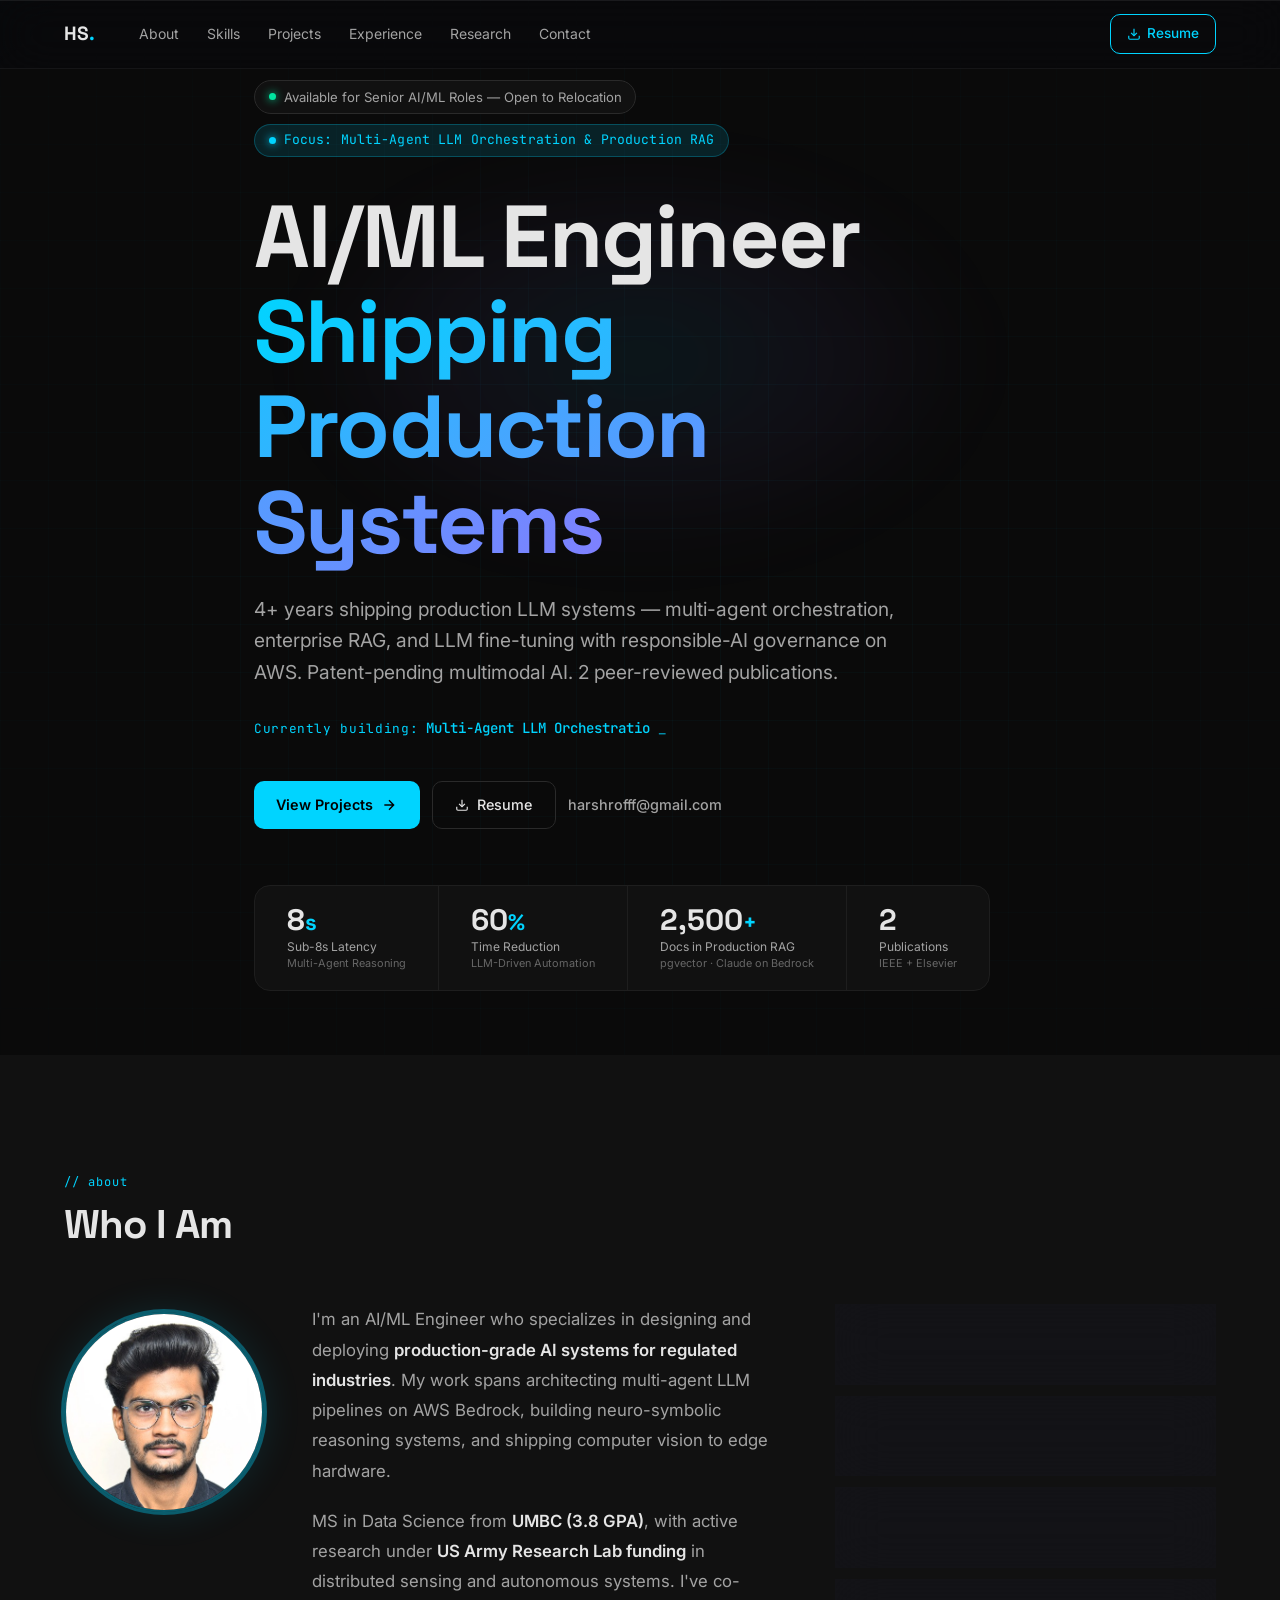
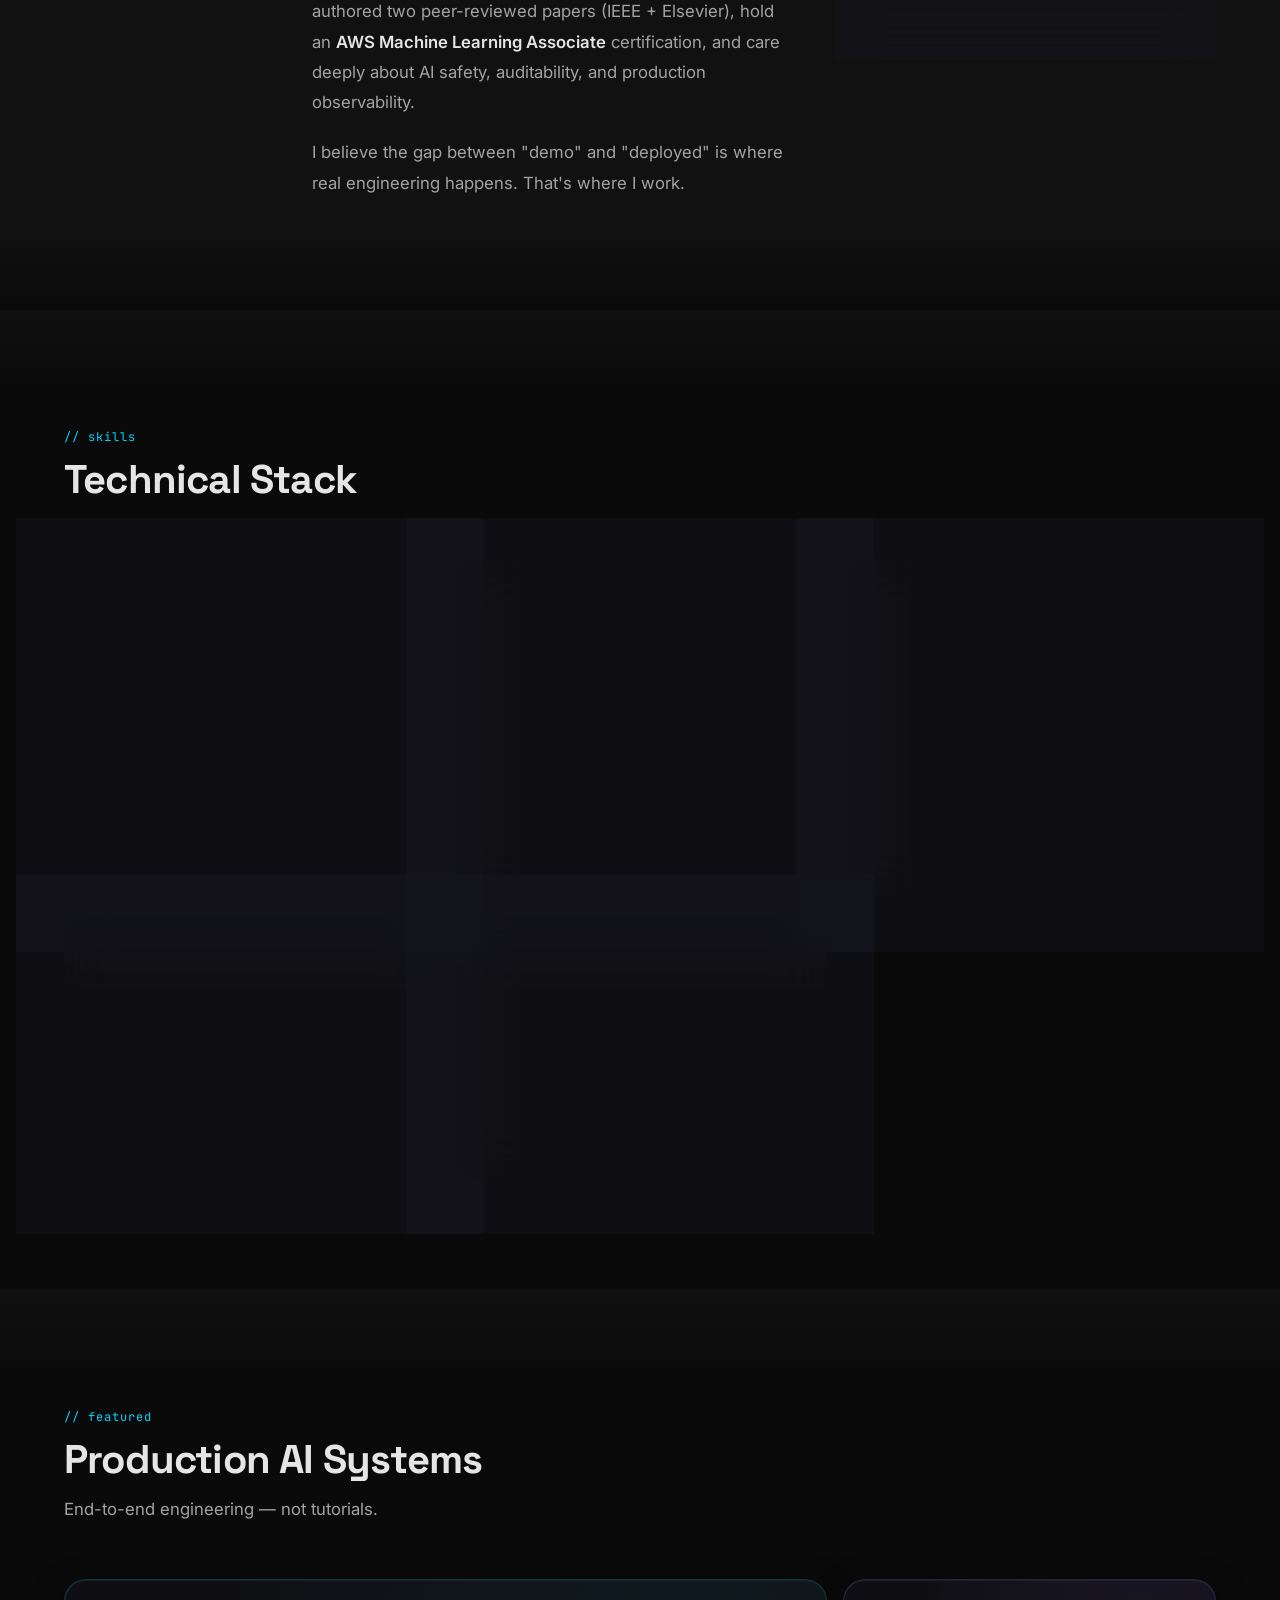
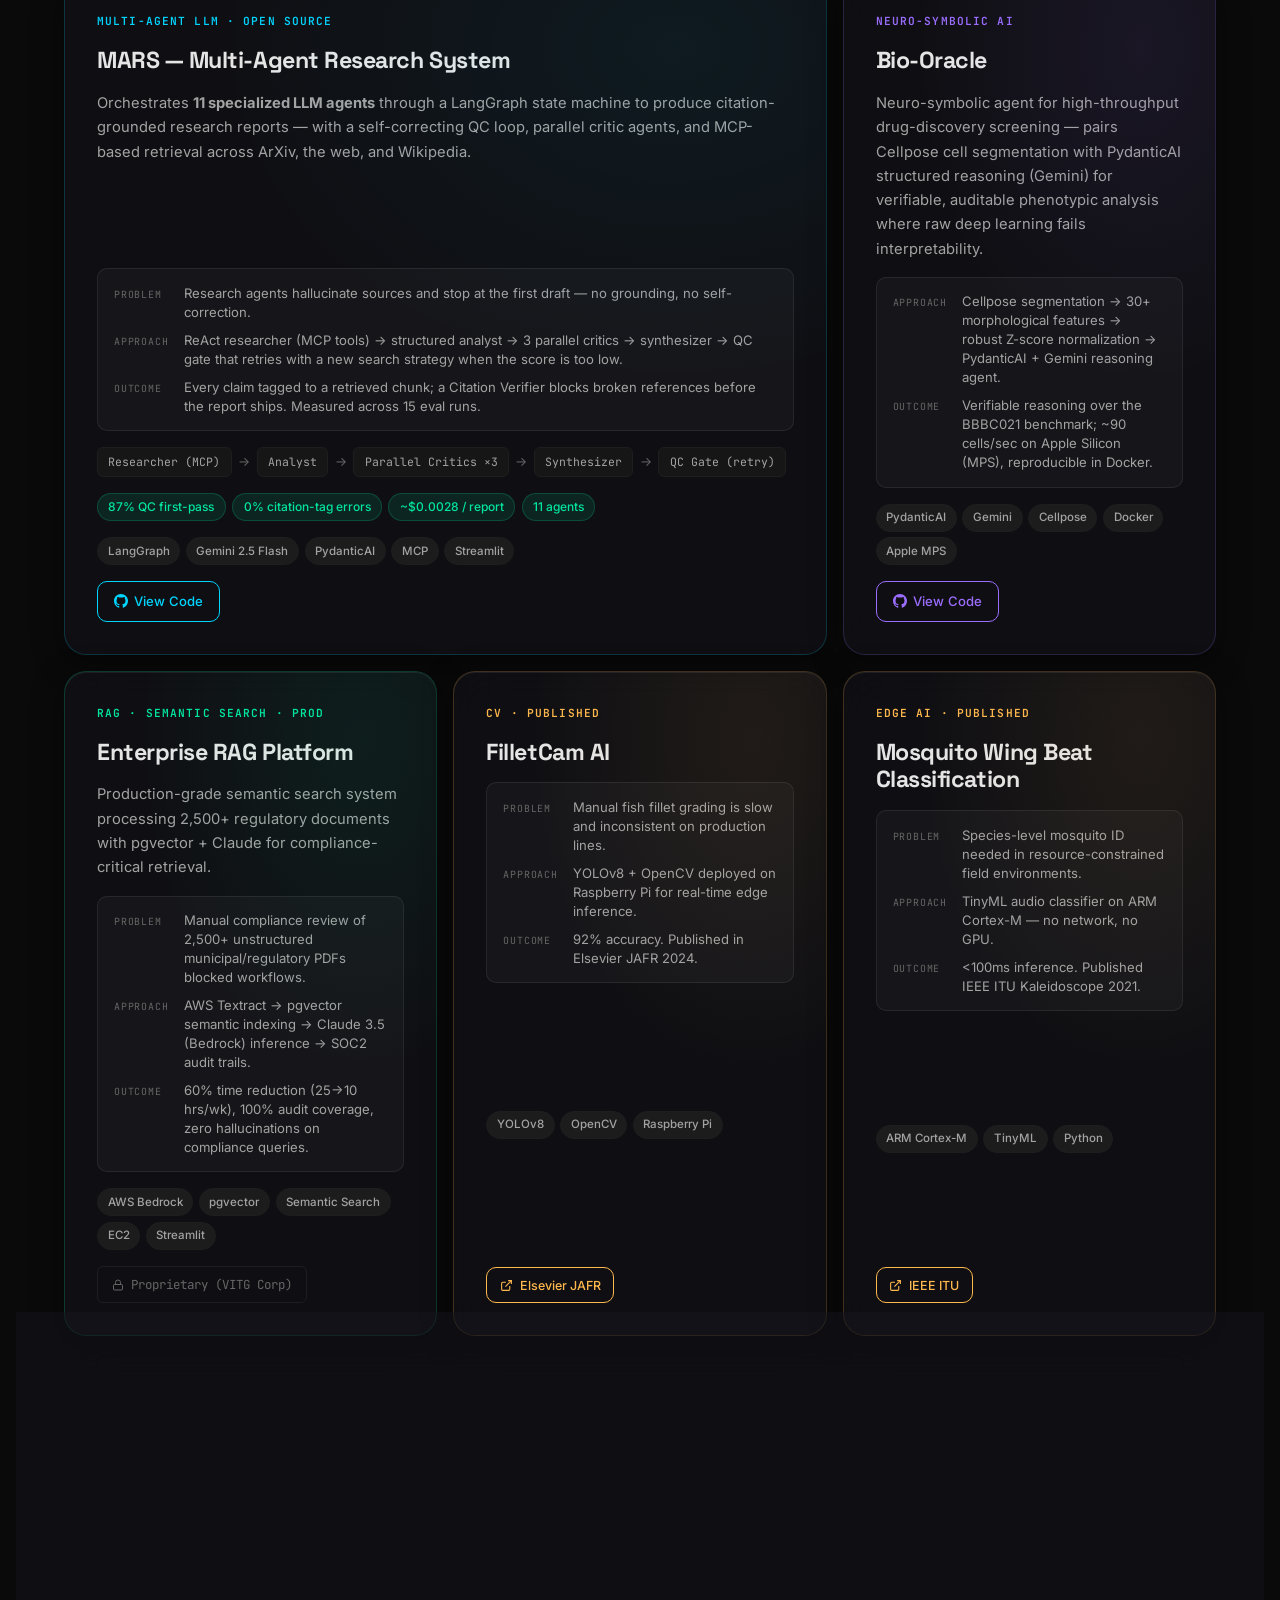
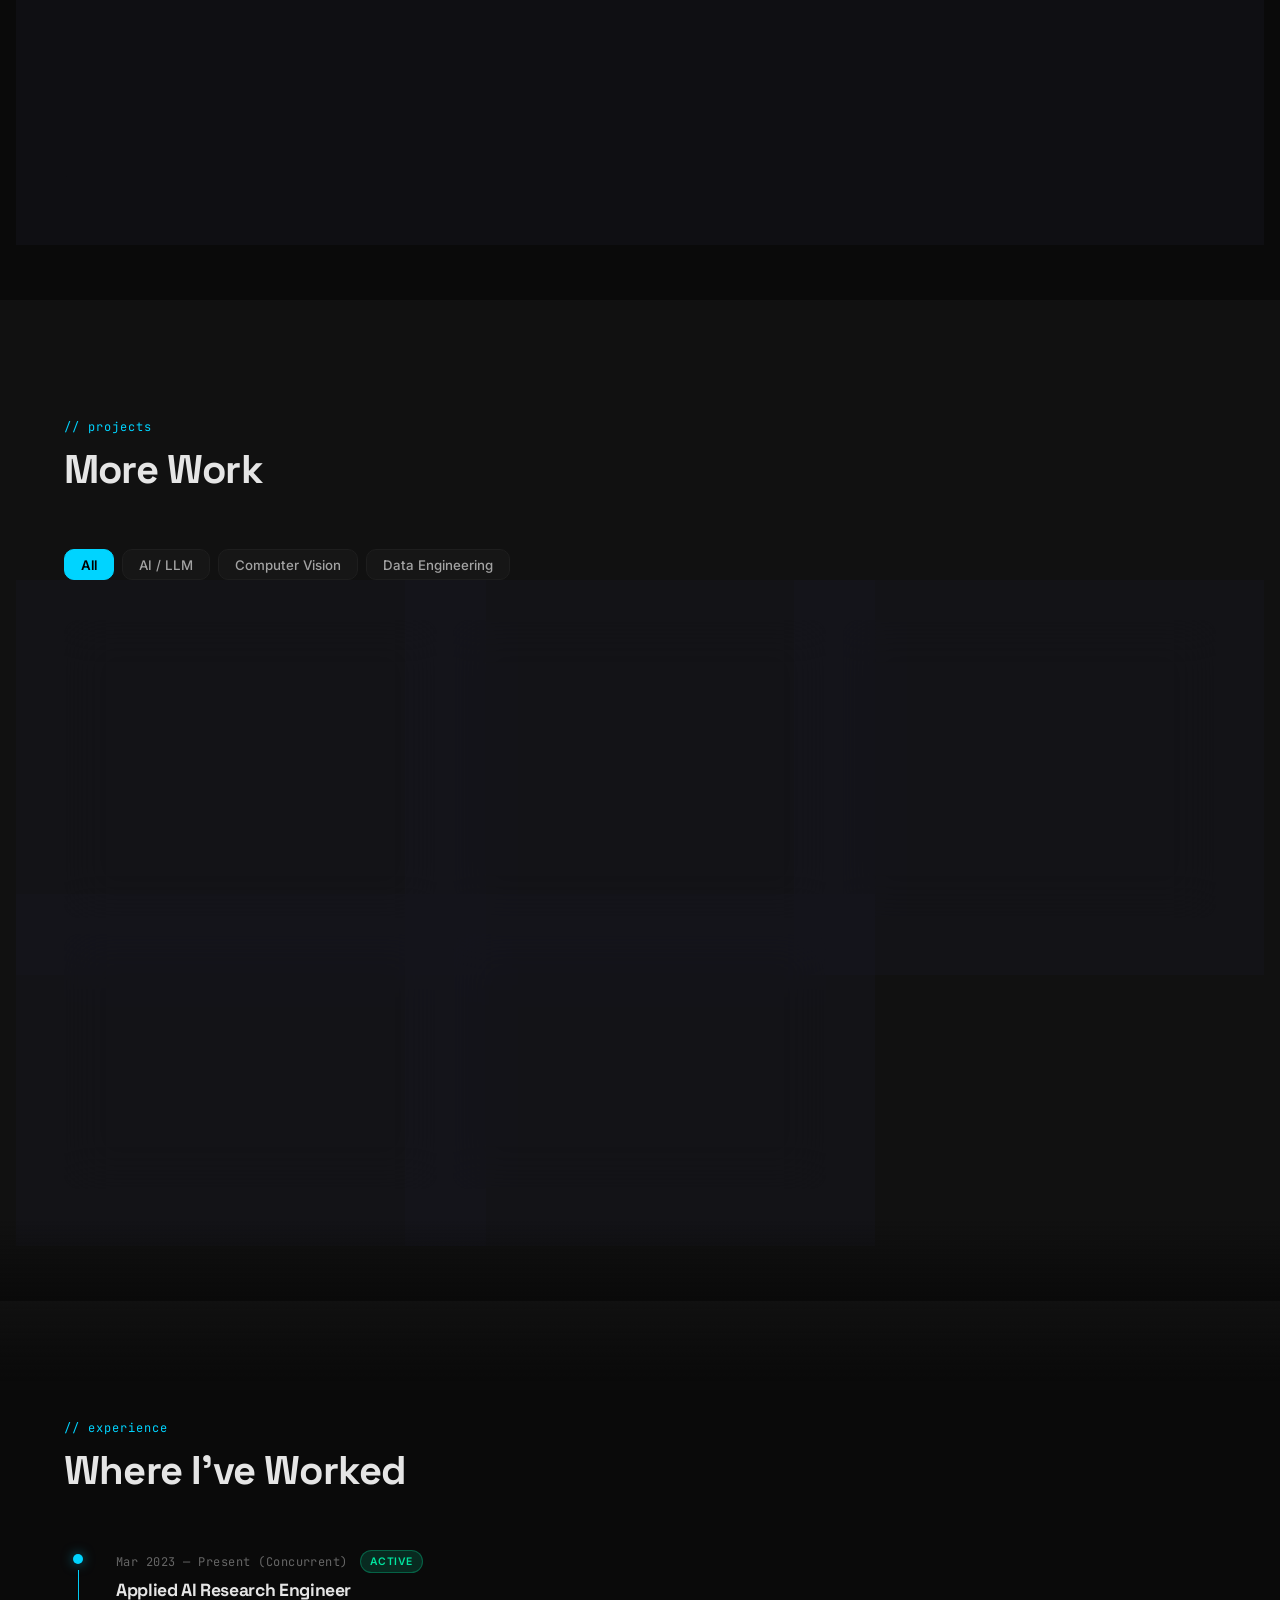
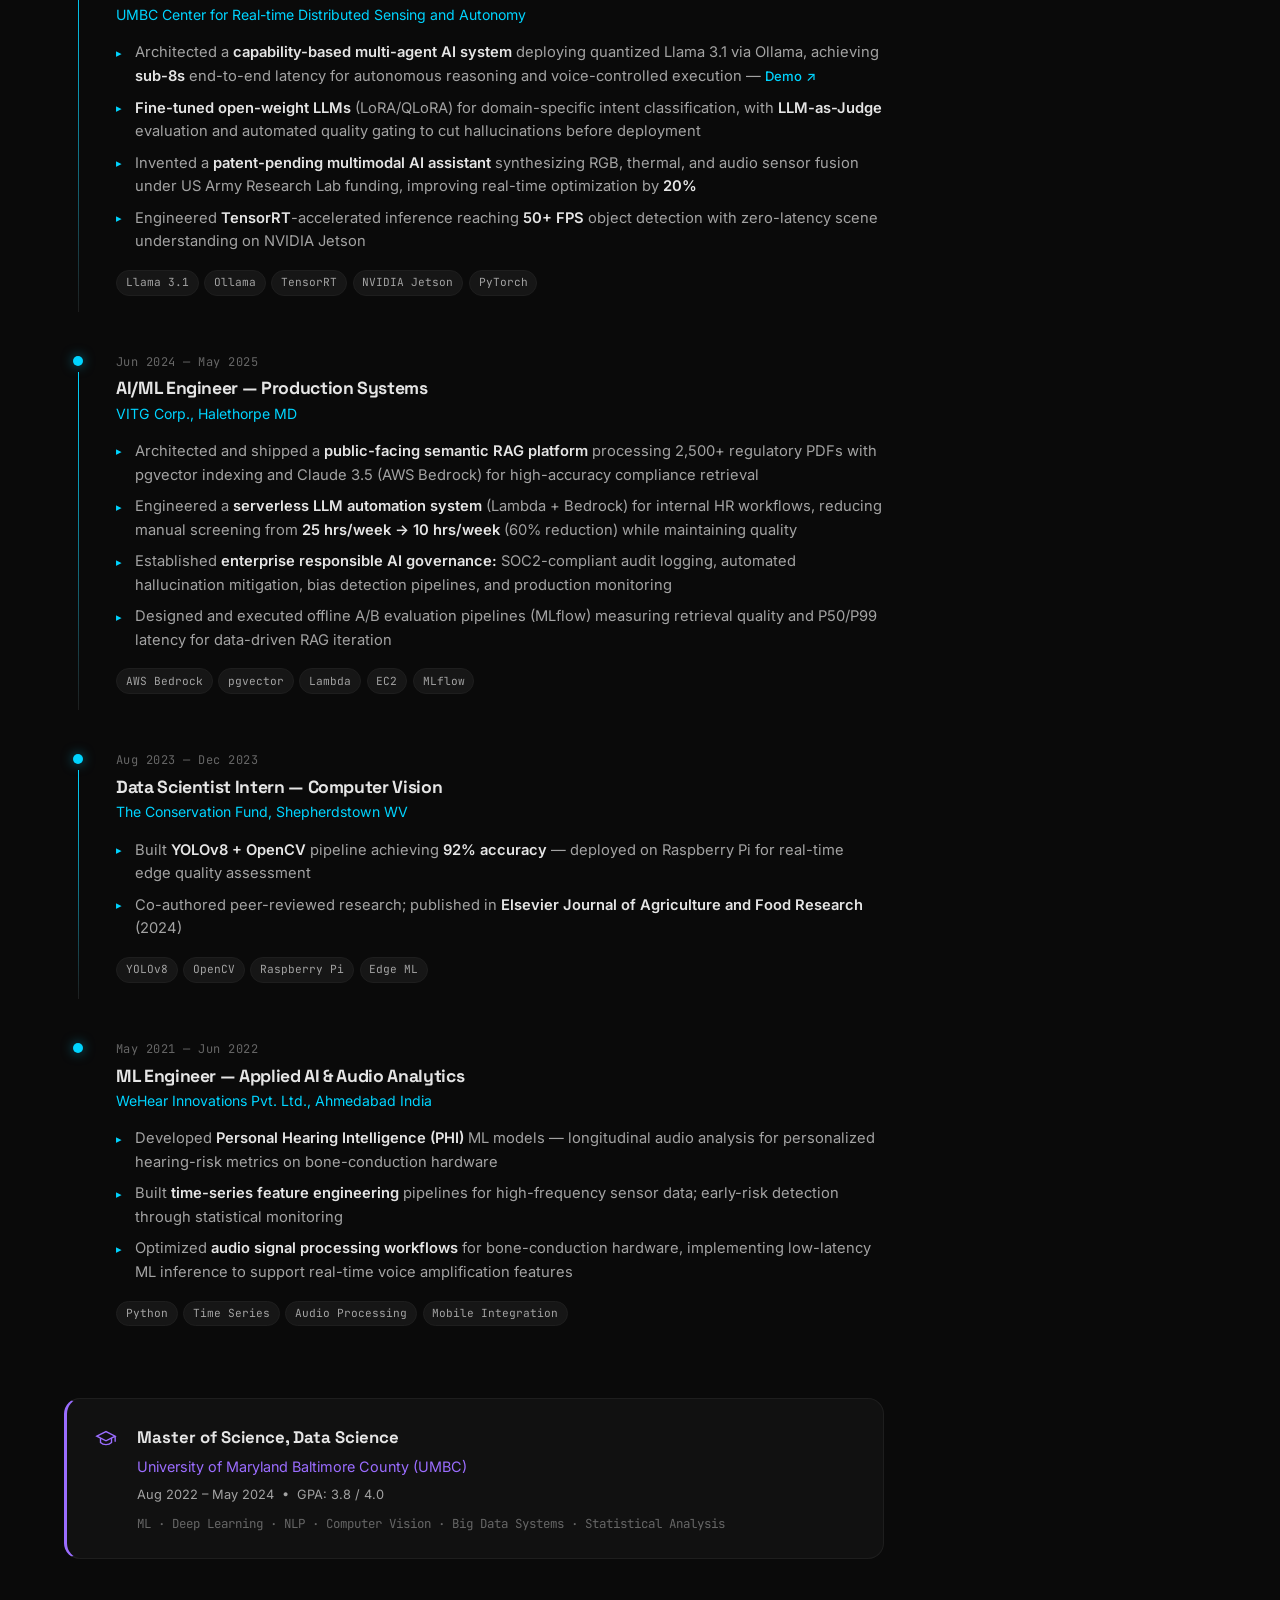
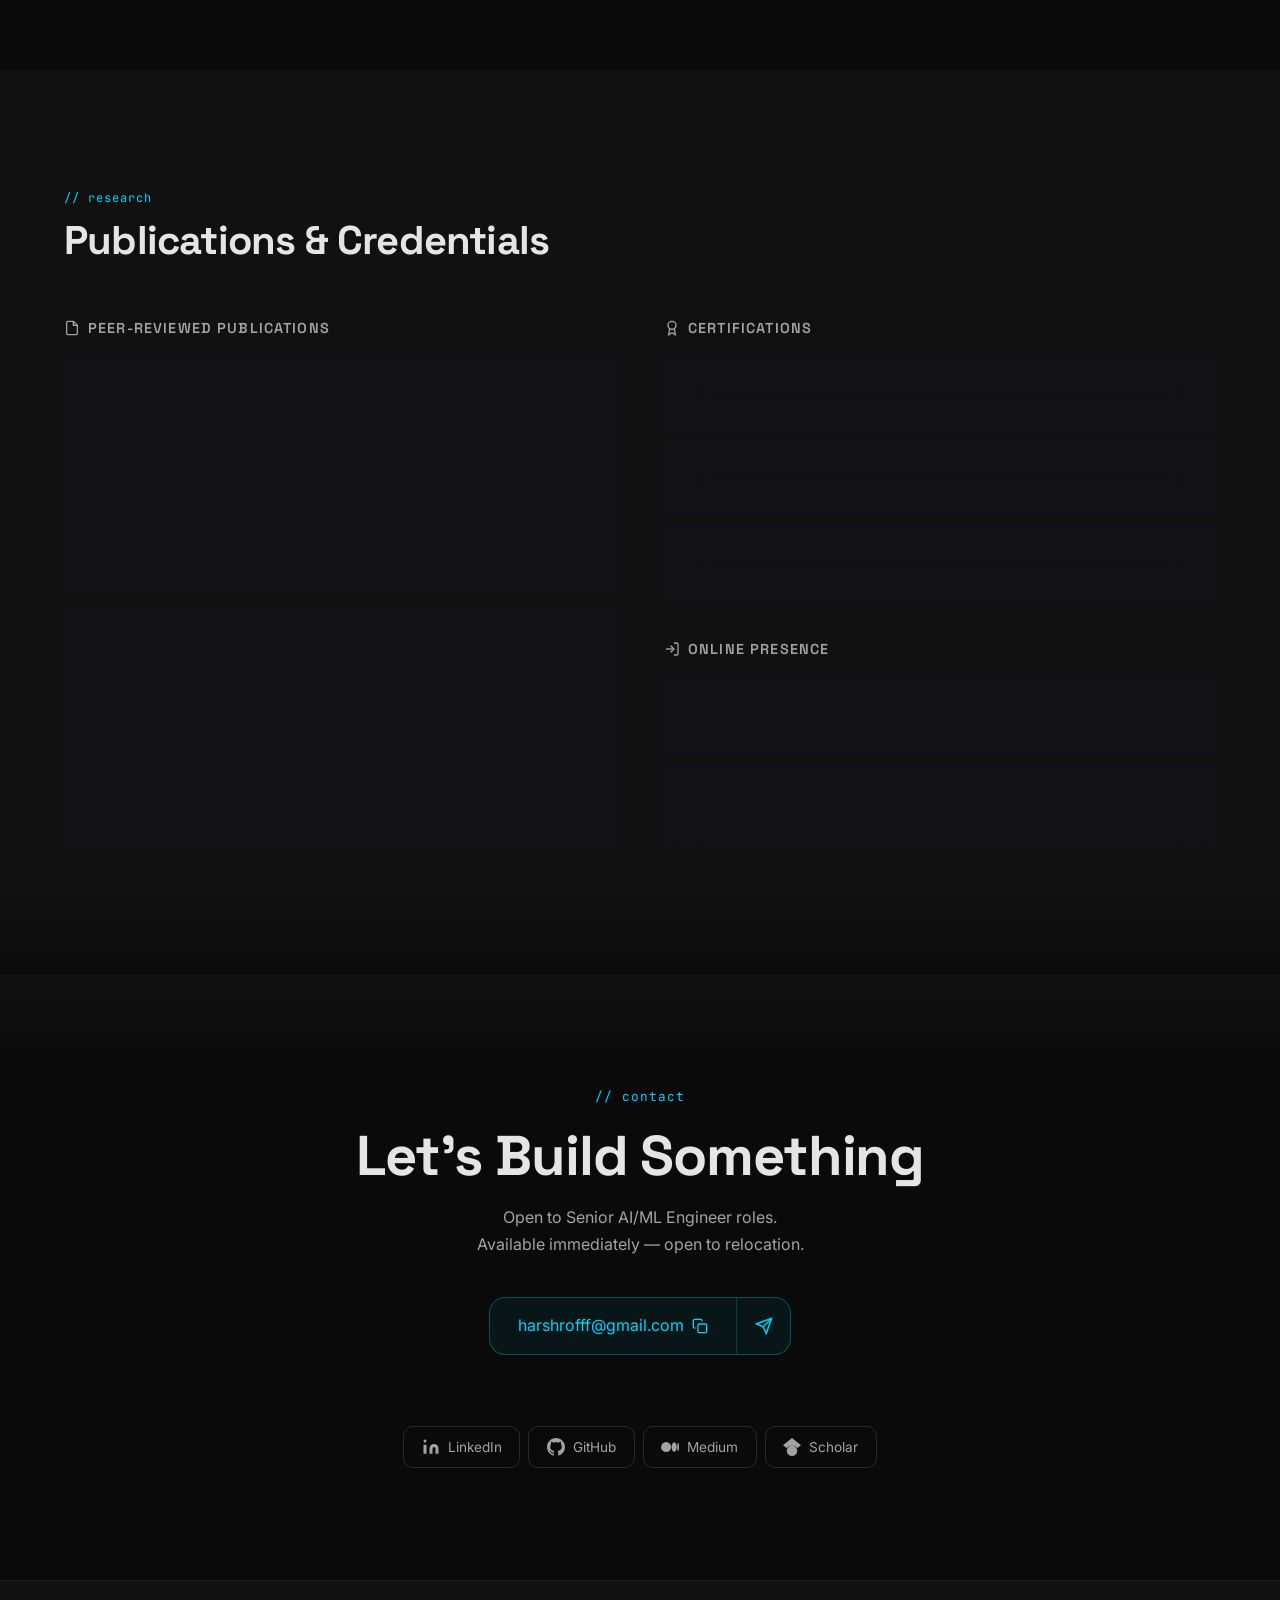
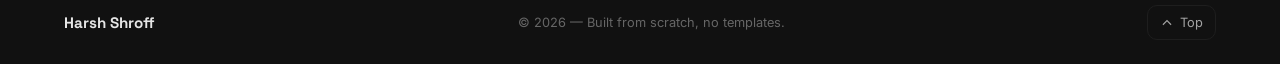
==== commit bbd3a3c7: "Rebalance portfolio to AI/ML focus; add MARS, fix dead link - Feature MARS (multi-agent-researcher) " ====
--- a/index.html
+++ b/index.html
@@ -4,14 +4,14 @@
   <meta charset="UTF-8" />
   <meta name="viewport" content="width=device-width, initial-scale=1.0" />
   <title>Harsh Shroff — AI/ML Engineer</title>
-  <meta name="description" content="AI/ML Engineer building production RAG systems, neuro-symbolic AI agents, and edge-deployed computer vision. AWS ML Certified. 2 peer-reviewed publications." />
-  <meta name="keywords" content="AI Engineer, ML Engineer, LLM Agents, RAG, AWS Bedrock, SageMaker, Neuro-Symbolic AI, PydanticAI, Computer Vision, PyTorch, Production AI" />
+  <meta name="description" content="AI/ML Engineer with 4+ years shipping production LLM systems — multi-agent orchestration, enterprise RAG, and LLM fine-tuning on AWS. Patent-pending multimodal AI. AWS ML Certified. 2 peer-reviewed publications." />
+  <meta name="keywords" content="AI Engineer, ML Engineer, LLM, Multi-Agent Systems, RAG, AWS Bedrock, LangGraph, Fine-Tuning, LoRA, Data Science, Responsible AI, Production AI" />
   <meta name="author" content="Harsh Shroff" />
   <link rel="canonical" href="https://harshshroff.github.io/" />
 
   <!-- Open Graph -->
   <meta property="og:title" content="Harsh Shroff — AI/ML Engineer" />
-  <meta property="og:description" content="I build production AI systems — neuro-symbolic agents, RAG pipelines, and edge-deployed CV." />
+  <meta property="og:description" content="I ship production LLM systems — multi-agent orchestration, enterprise RAG, and responsible-AI governance. Patent-pending multimodal AI. 2 peer-reviewed publications." />
   <meta property="og:type" content="website" />
   <meta property="og:url" content="https://harshshroff.github.io/" />
   <meta property="og:image" content="https://harshshroff.github.io/assets/img/profile.jpg" />
@@ -91,18 +91,19 @@
         </div>
         <div class="hero-building">
           <span class="building-dot" aria-hidden="true"></span>
-          Currently Building: Bio-Oracle v2.0
+          Focus: Multi-Agent LLM Orchestration & Production RAG
         </div>
       </div>
 
       <h1 class="hero-title reveal reveal-delay-1">
-        Building AI That<br>
-        <span class="gradient-text">Ships to Production</span>
+        AI/ML Engineer<br>
+        <span class="gradient-text">Shipping Production Systems</span>
       </h1>
 
       <p class="hero-sub reveal reveal-delay-2">
-        From neuro-symbolic agents and enterprise RAG pipelines to edge-deployed computer vision
-        — I engineer AI systems that work beyond the notebook.
+        4+ years shipping production LLM systems — multi-agent orchestration, enterprise RAG,
+        and LLM fine-tuning with responsible-AI governance on AWS. Patent-pending multimodal AI.
+        2 peer-reviewed publications.
       </p>
 
       <div class="hero-typed reveal reveal-delay-3" aria-live="polite">
@@ -126,18 +127,18 @@
 
       <div class="hero-stats reveal reveal-delay-5">
         <div class="stat-item">
-          <div class="stat-num"><span class="count" data-target="60">0</span><span class="stat-unit">%</span></div>
-          <div class="stat-label">Efficiency Gain<br><span class="stat-sub">VITG Production RAG</span></div>
+          <div class="stat-num"><span class="count" data-target="8">0</span><span class="stat-unit">s</span></div>
+          <div class="stat-label">Sub-8s Latency<br><span class="stat-sub">Multi-Agent Reasoning</span></div>
         </div>
         <div class="stat-divider" aria-hidden="true"></div>
         <div class="stat-item">
-          <div class="stat-num"><span class="count" data-target="92">0</span><span class="stat-unit">%</span></div>
-          <div class="stat-label">CV Accuracy<br><span class="stat-sub">Edge Deployment</span></div>
+          <div class="stat-num"><span class="count" data-target="60">0</span><span class="stat-unit">%</span></div>
+          <div class="stat-label">Time Reduction<br><span class="stat-sub">LLM-Driven Automation</span></div>
         </div>
         <div class="stat-divider" aria-hidden="true"></div>
         <div class="stat-item">
           <div class="stat-num"><span class="count" data-target="2500">0</span><span class="stat-unit">+</span></div>
-          <div class="stat-label">Docs Automated<br><span class="stat-sub">Regulatory PDFs</span></div>
+          <div class="stat-label">Docs in Production RAG<br><span class="stat-sub">pgvector · Claude on Bedrock</span></div>
         </div>
         <div class="stat-divider" aria-hidden="true"></div>
         <div class="stat-item">
@@ -216,7 +217,7 @@
             </div>
             <div>
               <div class="about-card-title">Army Research Lab</div>
-              <div class="about-card-sub">Funded Research, UMBC CRDSA</div>
+              <div class="about-card-sub">Funded Research · UMBC CARDS Lab</div>
             </div>
           </div>
         </div>
@@ -240,21 +241,23 @@
             <h3 class="skill-group-title">LLM Stack</h3>
           </div>
           <div class="skill-tags">
-            <span class="tag tag-accent">LLM Agents</span>
-            <span class="tag tag-accent">RAG Systems</span>
+            <span class="tag tag-accent">Multi-Agent Systems</span>
+            <span class="tag tag-accent">RAG Architectures</span>
             <span class="tag tag-accent">Neuro-Symbolic AI</span>
-            <span class="tag tag-accent">PydanticAI</span>
+            <span class="tag tag-accent">LLM Fine-Tuning (LoRA/QLoRA)</span>
+            <span class="tag">LangGraph</span>
+            <span class="tag">PydanticAI</span>
             <span class="tag">LangChain</span>
             <span class="tag">LlamaIndex</span>
+            <span class="tag">vLLM</span>
             <span class="tag">Prompt Engineering</span>
+            <span class="tag">LLM-as-Judge</span>
+            <span class="tag">RLHF</span>
             <span class="tag">Claude 3.5</span>
+            <span class="tag">Gemini 2.0</span>
             <span class="tag">Llama 3.1</span>
-            <span class="tag">Gemini 2.0</span>
             <span class="tag">OpenAI API</span>
             <span class="tag">Ollama</span>
-            <span class="tag">Hugging Face</span>
-            <span class="tag">RLHF</span>
-            <span class="tag">Fine-tuning</span>
           </div>
         </div>
 
@@ -267,11 +270,15 @@
           <div class="skill-tags">
             <span class="tag tag-purple">PyTorch</span>
             <span class="tag tag-purple">TensorFlow</span>
-            <span class="tag tag-purple">Computer Vision</span>
+            <span class="tag tag-purple">Vision Transformers (ViT)</span>
+            <span class="tag tag-purple">DINOv2</span>
             <span class="tag tag-purple">YOLOv8</span>
+            <span class="tag">Computer Vision</span>
+            <span class="tag">Transformer Architectures</span>
             <span class="tag">OpenCV</span>
-            <span class="tag">Transformers</span>
-            <span class="tag">CNNs / RNNs</span>
+            <span class="tag">Semantic Search</span>
+            <span class="tag">Embedding Pipelines</span>
+            <span class="tag">A/B Testing</span>
             <span class="tag">Anomaly Detection</span>
             <span class="tag">Time Series</span>
           </div>
@@ -287,16 +294,19 @@
             <span class="tag tag-accent">AWS Bedrock</span>
             <span class="tag tag-accent">SageMaker</span>
             <span class="tag tag-accent">Lambda</span>
+            <span class="tag tag-accent">Model Governance</span>
             <span class="tag">EC2</span>
             <span class="tag">S3</span>
             <span class="tag">Textract</span>
             <span class="tag">TensorRT</span>
+            <span class="tag">CUDA</span>
             <span class="tag">MLflow</span>
-            <span class="tag">W&amp;B</span>
+            <span class="tag">Weights &amp; Biases</span>
             <span class="tag">Docker</span>
             <span class="tag">GitHub Actions</span>
-            <span class="tag">Model Governance</span>
-            <span class="tag">LLM Observability</span>
+            <span class="tag">Hallucination Mitigation</span>
+            <span class="tag">Bias Detection</span>
+            <span class="tag">Production Observability</span>
           </div>
         </div>
 
@@ -307,17 +317,18 @@
             <h3 class="skill-group-title">Data Engineering</h3>
           </div>
           <div class="skill-tags">
+            <span class="tag tag-purple">pgvector</span>
+            <span class="tag tag-purple">Semantic Search</span>
             <span class="tag">Pandas</span>
             <span class="tag">NumPy</span>
-            <span class="tag">Spark</span>
-            <span class="tag">Hadoop</span>
+            <span class="tag">Apache Spark</span>
+            <span class="tag">Kafka</span>
             <span class="tag">PostgreSQL</span>
             <span class="tag">Redis</span>
-            <span class="tag tag-purple">Pinecone</span>
-            <span class="tag tag-purple">pgvector</span>
+            <span class="tag">Pinecone</span>
             <span class="tag">ETL/ELT Pipelines</span>
             <span class="tag">Feature Engineering</span>
-            <span class="tag">Semantic Search</span>
+            <span class="tag">Embedding Pipelines</span>
             <span class="tag">Data Modeling</span>
           </div>
         </div>
@@ -359,40 +370,79 @@
 
       <div class="bento-grid">
 
-        <!-- CARD 1: Bio-Oracle (large) -->
-        <article class="bento-card bento-large bento-purple reveal" aria-label="Bio-Oracle project">
+        <!-- CARD 1: MARS — Multi-Agent Research System (large, flagship) -->
+        <article class="bento-card bento-large bento-blue reveal" aria-label="MARS Multi-Agent Research System">
+          <div class="bento-card-tag">MULTI-AGENT LLM · OPEN SOURCE</div>
+          <h3 class="bento-title">MARS — Multi-Agent Research System</h3>
+          <p class="bento-desc">
+            Orchestrates <strong>11 specialized LLM agents</strong> through a LangGraph state machine to produce
+            citation-grounded research reports — with a self-correcting QC loop, parallel critic agents, and
+            MCP-based retrieval across ArXiv, the web, and Wikipedia.
+          </p>
+          <div class="bento-case">
+            <div class="bento-case-row">
+              <span class="case-label">Problem</span>
+              <span class="case-text">Research agents hallucinate sources and stop at the first draft — no grounding, no self-correction.</span>
+            </div>
+            <div class="bento-case-row">
+              <span class="case-label">Approach</span>
+              <span class="case-text">ReAct researcher (MCP tools) → structured analyst → 3 parallel critics → synthesizer → QC gate that retries with a new search strategy when the score is too low.</span>
+            </div>
+            <div class="bento-case-row">
+              <span class="case-label">Outcome</span>
+              <span class="case-text">Every claim tagged to a retrieved chunk; a Citation Verifier blocks broken references before the report ships. Measured across 15 eval runs.</span>
+            </div>
+          </div>
+          <div class="bento-pipeline">
+            <span class="pipeline-step">Researcher (MCP)</span>
+            <span class="pipeline-arrow" aria-hidden="true">→</span>
+            <span class="pipeline-step">Analyst</span>
+            <span class="pipeline-arrow" aria-hidden="true">→</span>
+            <span class="pipeline-step">Parallel Critics ×3</span>
+            <span class="pipeline-arrow" aria-hidden="true">→</span>
+            <span class="pipeline-step">Synthesizer</span>
+            <span class="pipeline-arrow" aria-hidden="true">→</span>
+            <span class="pipeline-step">QC Gate (retry)</span>
+          </div>
+          <div class="bento-impact">
+            <span class="impact-chip">87% QC first-pass</span>
+            <span class="impact-chip">0% citation-tag errors</span>
+            <span class="impact-chip">~$0.0028 / report</span>
+            <span class="impact-chip">11 agents</span>
+          </div>
+          <div class="bento-tech">
+            <span class="tech-tag">LangGraph</span>
+            <span class="tech-tag">Gemini 2.5 Flash</span>
+            <span class="tech-tag">PydanticAI</span>
+            <span class="tech-tag">MCP</span>
+            <span class="tech-tag">Streamlit</span>
+          </div>
+          <div class="bento-actions">
+            <a href="https://github.com/HarshShroff/multi-agent-researcher" target="_blank" rel="noopener noreferrer" class="bento-btn">
+              <svg width="14" height="14" viewBox="0 0 24 24" fill="currentColor" aria-hidden="true"><path d="M12 0c-6.626 0-12 5.373-12 12 0 5.302 3.438 9.8 8.207 11.387.599.111.793-.261.793-.577v-2.234c-3.338.726-4.033-1.416-4.033-1.416-.546-1.387-1.333-1.756-1.333-1.756-1.089-.745.083-.729.083-.729 1.205.084 1.839 1.237 1.839 1.237 1.07 1.834 2.807 1.304 3.492.997.107-.775.418-1.305.762-1.604-2.665-.305-5.467-1.334-5.467-5.931 0-1.311.469-2.381 1.236-3.221-.124-.303-.535-1.524.117-3.176 0 0 1.008-.322 3.301 1.23.957-.266 1.983-.399 3.003-.404 1.02.005 2.047.138 3.006.404 2.291-1.552 3.297-1.23 3.297-1.23.653 1.653.242 2.874.118 3.176.77.84 1.235 1.911 1.235 3.221 0 4.609-2.807 5.624-5.479 5.921.43.372.823 1.102.823 2.222v3.293c0 .319.192.694.801.576 4.765-1.589 8.199-6.086 8.199-11.386 0-6.627-5.373-12-12-12z"/></svg>
+              View Code
+            </a>
+          </div>
+        </article>
+
+        <!-- CARD 2: Bio-Oracle (medium) -->
+        <article class="bento-card bento-medium bento-purple reveal-left reveal-delay-1" aria-label="Bio-Oracle project">
           <div class="bento-card-tag">NEURO-SYMBOLIC AI</div>
           <h3 class="bento-title">Bio-Oracle</h3>
           <p class="bento-desc">
-            A neuro-symbolic AI agent for high-throughput drug discovery screening.
-            Combines deep learning segmentation (Cellpose) with LLM-based structured
-            reasoning (PydanticAI + Gemini) to automate phenotypic analysis on the
-            BBBC021 dataset — where pure deep learning fails interpretability requirements.
+            Neuro-symbolic agent for high-throughput drug-discovery screening — pairs Cellpose cell
+            segmentation with PydanticAI structured reasoning (Gemini) for verifiable, auditable phenotypic
+            analysis where raw deep learning fails interpretability.
           </p>
           <div class="bento-case">
             <div class="bento-case-row">
-              <span class="case-label">Problem</span>
-              <span class="case-text">Drug discovery screening requires CV precision + auditable reasoning — pure DL fails interpretability.</span>
-            </div>
-            <div class="bento-case-row">
               <span class="case-label">Approach</span>
-              <span class="case-text">Neuro-symbolic agent: Cellpose segmentation → 30+ morphological features → PydanticAI + Gemini reasoning.</span>
+              <span class="case-text">Cellpose segmentation → 30+ morphological features → robust Z-score normalization → PydanticAI + Gemini reasoning agent.</span>
             </div>
             <div class="bento-case-row">
               <span class="case-label">Outcome</span>
-              <span class="case-text">Verifiable reasoning chains on BBBC021 dataset; optimized for Apple Silicon MPS local inference.</span>
-            </div>
-          </div>
-          <div class="bento-pipeline">
-            <span class="pipeline-step">Cellpose Segmentation</span>
-            <span class="pipeline-arrow" aria-hidden="true">→</span>
-            <span class="pipeline-step">Feature Factory (30+ features)</span>
-            <span class="pipeline-arrow" aria-hidden="true">→</span>
-            <span class="pipeline-step">Robust Z-score Norm</span>
-            <span class="pipeline-arrow" aria-hidden="true">→</span>
-            <span class="pipeline-step">PydanticAI Agent</span>
-            <span class="pipeline-arrow" aria-hidden="true">→</span>
-            <span class="pipeline-step">Gemini Reasoning</span>
+              <span class="case-text">Verifiable reasoning over the BBBC021 benchmark; ~90 cells/sec on Apple Silicon (MPS), reproducible in Docker.</span>
+            </div>
           </div>
           <div class="bento-tech">
             <span class="tech-tag">PydanticAI</span>
@@ -409,73 +459,38 @@
           </div>
         </article>
 
-        <!-- CARD 2: PelloHorter -->
-        <article class="bento-card bento-medium bento-blue reveal-left reveal-delay-1" aria-label="PelloHorter project">
-          <div class="bento-card-tag">CONVERSATIONAL AI</div>
-          <h3 class="bento-title">PelloHorter</h3>
+        <!-- CARD 3: Enterprise RAG -->
+        <article class="bento-card bento-medium bento-green reveal-right reveal-delay-2" aria-label="Enterprise Document Intelligence project">
+          <div class="bento-card-tag">RAG · SEMANTIC SEARCH · PROD</div>
+          <h3 class="bento-title">Enterprise RAG Platform</h3>
           <p class="bento-desc">
-            AI-powered phone agent conducting autonomous outbound calls with human-like conversational flow.
+            Production-grade semantic search system processing 2,500+ regulatory documents with pgvector + Claude for compliance-critical retrieval.
           </p>
           <div class="bento-case">
             <div class="bento-case-row">
               <span class="case-label">Problem</span>
-              <span class="case-text">Manual candidate screening calls don't scale — repetitive, time-consuming, inconsistent.</span>
+              <span class="case-text">Manual compliance review of 2,500+ unstructured municipal/regulatory PDFs blocked workflows.</span>
             </div>
             <div class="bento-case-row">
               <span class="case-label">Approach</span>
-              <span class="case-text">Real-time voice synthesis + LLM dialogue management + dynamic response generation pipeline.</span>
+              <span class="case-text">AWS Textract → pgvector semantic indexing → Claude 3.5 (Bedrock) inference → SOC2 audit trails.</span>
             </div>
             <div class="bento-case-row">
               <span class="case-label">Outcome</span>
-              <span class="case-text">Fully autonomous screening and qualification workflows operating at scale.</span>
+              <span class="case-text">60% time reduction (25→10 hrs/wk), 100% audit coverage, zero hallucinations on compliance queries.</span>
             </div>
           </div>
           <div class="bento-tech">
-            <span class="tech-tag">Voice AI</span>
-            <span class="tech-tag">LLM</span>
-            <span class="tech-tag">Speech Processing</span>
-            <span class="tech-tag">Real-time Inference</span>
+            <span class="tech-tag">AWS Bedrock</span>
+            <span class="tech-tag">pgvector</span>
+            <span class="tech-tag">Semantic Search</span>
+            <span class="tech-tag">EC2</span>
+            <span class="tech-tag">Streamlit</span>
           </div>
           <div class="bento-actions">
             <span class="bento-private">
               <svg width="12" height="12" viewBox="0 0 24 24" fill="none" stroke="currentColor" stroke-width="2" aria-hidden="true"><rect x="3" y="11" width="18" height="11" rx="2" ry="2"/><path d="M7 11V7a5 5 0 0 1 10 0v4"/></svg>
-              Private Repo
-            </span>
-          </div>
-        </article>
-
-        <!-- CARD 3: Enterprise RAG -->
-        <article class="bento-card bento-medium bento-green reveal-right reveal-delay-2" aria-label="Enterprise Document Intelligence project">
-          <div class="bento-card-tag">RAG SYSTEM · PRODUCTION</div>
-          <h3 class="bento-title">Enterprise Document Intelligence</h3>
-          <p class="bento-desc">
-            Production RAG system automating 2,500+ regulatory PDFs with SOC2-compliant audit trails.
-          </p>
-          <div class="bento-case">
-            <div class="bento-case-row">
-              <span class="case-label">Problem</span>
-              <span class="case-text">Manual compliance review of 2,500+ unstructured regulatory PDFs was a critical bottleneck.</span>
-            </div>
-            <div class="bento-case-row">
-              <span class="case-label">Approach</span>
-              <span class="case-text">AWS Textract OCR → pgvector embeddings → Claude 3.5 on Bedrock → Streamlit audit dashboard.</span>
-            </div>
-            <div class="bento-case-row">
-              <span class="case-label">Outcome</span>
-              <span class="case-text">60% cut in screening time, 40% efficiency gain, 100% auditability, SOC2-compliant.</span>
-            </div>
-          </div>
-          <div class="bento-tech">
-            <span class="tech-tag">AWS Bedrock</span>
-            <span class="tech-tag">SageMaker</span>
-            <span class="tech-tag">Textract</span>
-            <span class="tech-tag">pgvector</span>
-            <span class="tech-tag">Streamlit</span>
-          </div>
-          <div class="bento-actions">
-            <span class="bento-private">
-              <svg width="12" height="12" viewBox="0 0 24 24" fill="none" stroke="currentColor" stroke-width="2" aria-hidden="true"><rect x="3" y="11" width="18" height="11" rx="2" ry="2"/><path d="M7 11V7a5 5 0 0 1 10 0v4"/></svg>
-              Proprietary — VITG Corp
+              Proprietary (VITG Corp)
             </span>
           </div>
         </article>
@@ -573,9 +588,9 @@
             <span class="tech-tag">APScheduler</span>
           </div>
           <div class="bento-actions">
-            <a href="https://silicon-oracle.onrender.com/" target="_blank" rel="noopener noreferrer" class="bento-btn">
+            <a href="https://silicon-oracle.onrender.com/demo" target="_blank" rel="noopener noreferrer" class="bento-btn">
               <svg width="14" height="14" viewBox="0 0 24 24" fill="none" stroke="currentColor" stroke-width="2" aria-hidden="true"><circle cx="12" cy="12" r="10"/><line x1="2" y1="12" x2="22" y2="12"/><path d="M12 2a15.3 15.3 0 0 1 4 10 15.3 15.3 0 0 1-4 10 15.3 15.3 0 0 1-4-10 15.3 15.3 0 0 1 4-10z"/></svg>
-              Live Demo
+              Live Demo &mdash; No Login
             </a>
             <a href="https://github.com/HarshShroff/Silicon-Oracle" target="_blank" rel="noopener noreferrer" class="bento-btn">
               <svg width="14" height="14" viewBox="0 0 24 24" fill="currentColor" aria-hidden="true"><path d="M12 0c-6.626 0-12 5.373-12 12 0 5.302 3.438 9.8 8.207 11.387.599.111.793-.261.793-.577v-2.234c-3.338.726-4.033-1.416-4.033-1.416-.546-1.387-1.333-1.756-1.333-1.756-1.089-.745.083-.729.083-.729 1.205.084 1.839 1.237 1.839 1.237 1.07 1.834 2.807 1.304 3.492.997.107-.775.418-1.305.762-1.604-2.665-.305-5.467-1.334-5.467-5.931 0-1.311.469-2.381 1.236-3.221-.124-.303-.535-1.524.117-3.176 0 0 1.008-.322 3.301 1.23.957-.266 1.983-.399 3.003-.404 1.02.005 2.047.138 3.006.404 2.291-1.552 3.297-1.23 3.297-1.23.653 1.653.242 2.874.118 3.176.77.84 1.235 1.911 1.235 3.221 0 4.609-2.807 5.624-5.479 5.921.43.372.823 1.102.823 2.222v3.293c0 .319.192.694.801.576 4.765-1.589 8.199-6.086 8.199-11.386 0-6.627-5.373-12-12-12z"/></svg>
@@ -651,29 +666,47 @@
           </a>
         </article>
 
-        <article class="project-card reveal" data-category="data" aria-label="Real-Time Analytics Dashboard">
+        <article class="project-card reveal" data-category="ai" aria-label="SeatSniper">
           <div class="project-card-header">
-            <div class="project-card-icon data-icon" aria-hidden="true">
-              <svg width="18" height="18" viewBox="0 0 24 24" fill="none" stroke="currentColor" stroke-width="1.5"><line x1="18" y1="20" x2="18" y2="10"/><line x1="12" y1="20" x2="12" y2="4"/><line x1="6" y1="20" x2="6" y2="14"/></svg>
+            <div class="project-card-icon ai-icon" aria-hidden="true">
+              <svg width="18" height="18" viewBox="0 0 24 24" fill="none" stroke="currentColor" stroke-width="1.5"><path d="M21 10c0 7-9 13-9 13s-9-6-9-13a9 9 0 0 1 18 0z"/><circle cx="12" cy="10" r="3"/></svg>
             </div>
             <div class="project-card-tags">
-              <span class="tag-sm">Data</span>
-              <span class="tag-sm">ML</span>
-            </div>
-          </div>
-          <h3 class="project-card-title">Real-Time Analytics Dashboard</h3>
+              <span class="tag-sm">AI</span>
+              <span class="tag-sm">Gemini</span>
+            </div>
+          </div>
+          <h3 class="project-card-title">SeatSniper</h3>
           <p class="project-card-desc">
-            Distributed ML system for multi-modal sensor data analytics.
-            Real-time inference, interactive Plotly visualizations, 20%
-            performance improvement on optimization tasks (Army Research Lab).
-          </p>
-          <div class="project-impact">
-            <span class="impact-num">+20%</span> performance
-          </div>
-          <div class="project-stack">Python · Dash · Plotly · PyTorch</div>
-          <a href="https://github.com/HarshShroff/Dash4Athletes" target="_blank" rel="noopener noreferrer" class="project-link" aria-label="View code">
+            Real-time study-spot finder for UMBC commuters. Crowdsourced availability syncs live
+            across users via Firebase, with a Gemini "Gap Optimizer" that turns your class schedule
+            into a full study-day plan.
+          </p>
+          <div class="project-stack">React · Vite · Firebase RTDB · Gemini 2.0 Flash</div>
+          <a href="https://github.com/HarshShroff/seatsniper" target="_blank" rel="noopener noreferrer" class="project-link" aria-label="View code">
             <svg width="14" height="14" viewBox="0 0 24 24" fill="currentColor" aria-hidden="true"><path d="M12 0c-6.626 0-12 5.373-12 12 0 5.302 3.438 9.8 8.207 11.387.599.111.793-.261.793-.577v-2.234c-3.338.726-4.033-1.416-4.033-1.416-.546-1.387-1.333-1.756-1.333-1.756-1.089-.745.083-.729.083-.729 1.205.084 1.839 1.237 1.839 1.237 1.07 1.834 2.807 1.304 3.492.997.107-.775.418-1.305.762-1.604-2.665-.305-5.467-1.334-5.467-5.931 0-1.311.469-2.381 1.236-3.221-.124-.303-.535-1.524.117-3.176 0 0 1.008-.322 3.301 1.23.957-.266 1.983-.399 3.003-.404 1.02.005 2.047.138 3.006.404 2.291-1.552 3.297-1.23 3.297-1.23.653 1.653.242 2.874.118 3.176.77.84 1.235 1.911 1.235 3.221 0 4.609-2.807 5.624-5.479 5.921.43.372.823 1.102.823 2.222v3.293c0 .319.192.694.801.576 4.765-1.589 8.199-6.086 8.199-11.386 0-6.627-5.373-12-12-12z"/></svg>
           </a>
+        </article>
+
+        <article class="project-card reveal reveal-delay-1" data-category="ai" aria-label="PelloHorter">
+          <div class="project-card-header">
+            <div class="project-card-icon ai-icon" aria-hidden="true">
+              <svg width="18" height="18" viewBox="0 0 24 24" fill="none" stroke="currentColor" stroke-width="1.5"><path d="M22 16.92v3a2 2 0 0 1-2.18 2 19.79 19.79 0 0 1-8.63-3.07 19.5 19.5 0 0 1-6-6 19.79 19.79 0 0 1-3.07-8.67A2 2 0 0 1 4.11 2h3a2 2 0 0 1 2 1.72c.13.96.36 1.9.7 2.81a2 2 0 0 1-.45 2.11L8.09 9.91a16 16 0 0 0 6 6l1.27-1.27a2 2 0 0 1 2.11-.45c.91.34 1.85.57 2.81.7A2 2 0 0 1 22 16.92z"/></svg>
+            </div>
+            <div class="project-card-tags">
+              <span class="tag-sm">AI</span>
+              <span class="tag-sm">Voice</span>
+            </div>
+          </div>
+          <h3 class="project-card-title">PelloHorter</h3>
+          <p class="project-card-desc">
+            AI phone agent making autonomous outbound screening calls — real-time voice synthesis
+            and LLM dialogue management for human-like conversational flow at scale.
+          </p>
+          <div class="project-stack">Voice AI · LLM · Speech Processing · Real-time</div>
+          <span class="project-link project-private" aria-label="Private repository" title="Private repository">
+            <svg width="16" height="16" viewBox="0 0 24 24" fill="none" stroke="currentColor" stroke-width="2" aria-hidden="true"><rect x="3" y="11" width="18" height="11" rx="2" ry="2"/><path d="M7 11V7a5 5 0 0 1 10 0v4"/></svg>
+          </span>
         </article>
 
         <article class="project-card reveal reveal-delay-1" data-category="cv" aria-label="Gesture Control System">
@@ -719,16 +752,16 @@
           </div>
           <div class="timeline-content">
             <div class="timeline-meta">
-              <span class="timeline-period">Mar 2023 &mdash; Present</span>
-              <span class="timeline-badge current">Current</span>
-            </div>
-            <h3 class="timeline-role">AI/ML Researcher</h3>
+              <span class="timeline-period">Mar 2023 &mdash; Present (Concurrent)</span>
+              <span class="timeline-badge current">Active</span>
+            </div>
+            <h3 class="timeline-role">Applied AI Research Engineer</h3>
             <div class="timeline-org">UMBC Center for Real-time Distributed Sensing and Autonomy</div>
             <ul class="timeline-bullets">
               <li>Architected a <strong>capability-based multi-agent AI system</strong> deploying quantized Llama 3.1 via Ollama, achieving <strong>sub-8s</strong> end-to-end latency for autonomous reasoning and voice-controlled execution &mdash; <a href="https://youtube.com/shorts/lnpXHmMsiLs" target="_blank" rel="noopener noreferrer" class="inline-link">Demo ↗</a></li>
-              <li>Invented a <strong>patent-pending multi-modal AI assistant</strong> synthesizing RGB, thermal, and audio sensor fusion under US Army Research Lab funding, improving real-time optimization by <strong>20%</strong></li>
-              <li>Engineered ML workflows leveraging <strong>TensorRT acceleration</strong> to achieve <strong>50+ FPS</strong> object detection and zero-latency continuous scene understanding on NVIDIA Jetson</li>
-              <li>Developed an <strong>asynchronous threat-monitoring pipeline</strong> with state-tracking, dynamic LLM inference, and automated priority overrides</li>
+              <li><strong>Fine-tuned open-weight LLMs</strong> (LoRA/QLoRA) for domain-specific intent classification, with <strong>LLM-as-Judge</strong> evaluation and automated quality gating to cut hallucinations before deployment</li>
+              <li>Invented a <strong>patent-pending multimodal AI assistant</strong> synthesizing RGB, thermal, and audio sensor fusion under US Army Research Lab funding, improving real-time optimization by <strong>20%</strong></li>
+              <li>Engineered <strong>TensorRT</strong>-accelerated inference reaching <strong>50+ FPS</strong> object detection with zero-latency scene understanding on NVIDIA Jetson</li>
             </ul>
             <div class="timeline-tech">
               <span class="tech-tag-sm">Llama 3.1</span>
@@ -749,20 +782,20 @@
             <div class="timeline-meta">
               <span class="timeline-period">Jun 2024 &mdash; May 2025</span>
             </div>
-            <h3 class="timeline-role">AI/ML Engineer — Production AI Systems</h3>
+            <h3 class="timeline-role">AI/ML Engineer — Production Systems</h3>
             <div class="timeline-org">VITG Corp., Halethorpe MD</div>
             <ul class="timeline-bullets">
-              <li>Architected a <strong>public-facing civic RAG platform</strong> on EC2, processing 2,500+ municipal regulatory documents for property compliance against geospatial lake boundaries</li>
-              <li>Designed <strong>semantic search architecture</strong> using S3, vector databases, and LLMs to parse unstructured zoning data for high-stakes demolition queries — 100% auditability, SOC2-compliant</li>
-              <li>Engineered a <strong>serverless AI Slackbot</strong> with AWS Bedrock + Lambda to automate HR workflows, enabling LLM-driven candidate evaluation and cutting screening time by <strong>60%</strong></li>
-              <li>Established <strong>ML governance frameworks</strong> and scalable ETL pipelines across both deployments with hallucination evaluation and production observability</li>
+              <li>Architected and shipped a <strong>public-facing semantic RAG platform</strong> processing 2,500+ regulatory PDFs with pgvector indexing and Claude 3.5 (AWS Bedrock) for high-accuracy compliance retrieval</li>
+              <li>Engineered a <strong>serverless LLM automation system</strong> (Lambda + Bedrock) for internal HR workflows, reducing manual screening from <strong>25 hrs/week → 10 hrs/week</strong> (60% reduction) while maintaining quality</li>
+              <li>Established <strong>enterprise responsible AI governance:</strong> SOC2-compliant audit logging, automated hallucination mitigation, bias detection pipelines, and production monitoring</li>
+              <li>Designed and executed offline A/B evaluation pipelines (MLflow) measuring retrieval quality and P50/P99 latency for data-driven RAG iteration</li>
             </ul>
             <div class="timeline-tech">
               <span class="tech-tag-sm">AWS Bedrock</span>
+              <span class="tech-tag-sm">pgvector</span>
               <span class="tech-tag-sm">Lambda</span>
               <span class="tech-tag-sm">EC2</span>
-              <span class="tech-tag-sm">FastAPI</span>
-              <span class="tech-tag-sm">PostgreSQL</span>
+              <span class="tech-tag-sm">MLflow</span>
             </div>
           </div>
         </div>
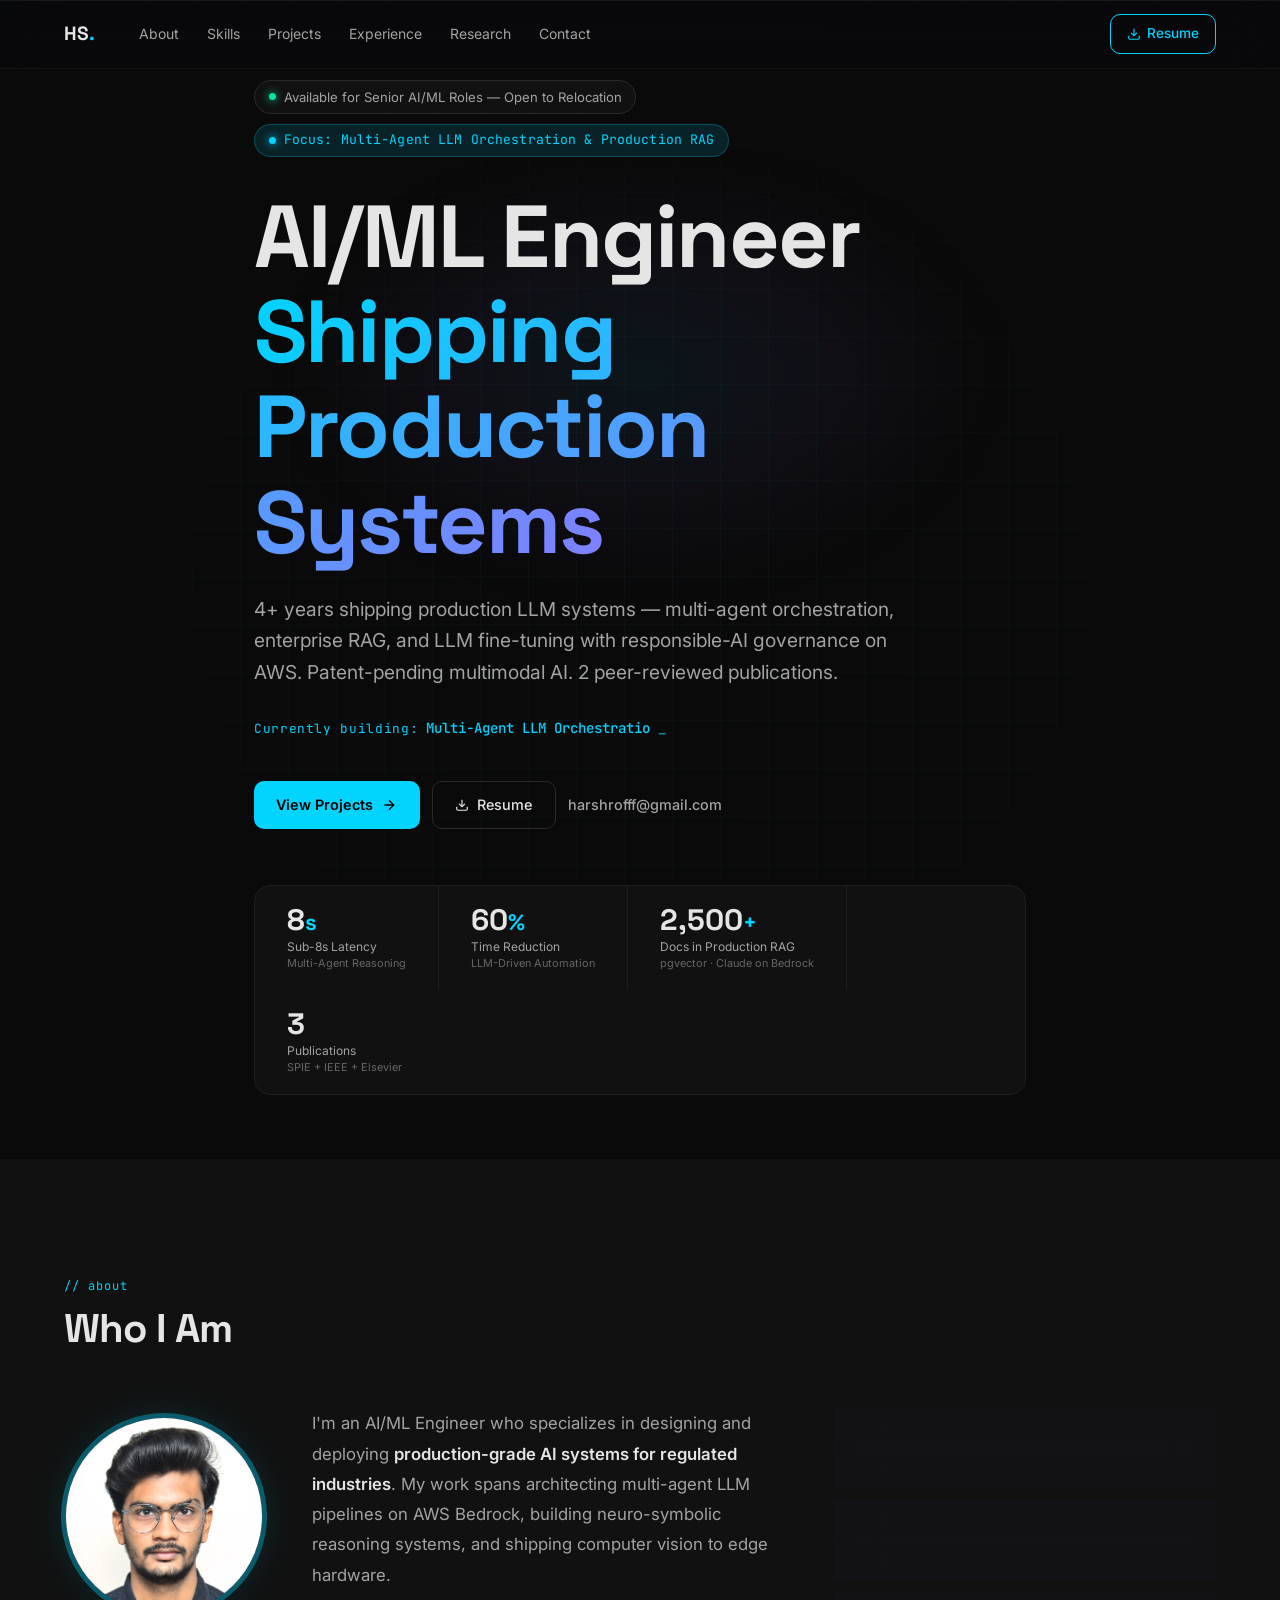
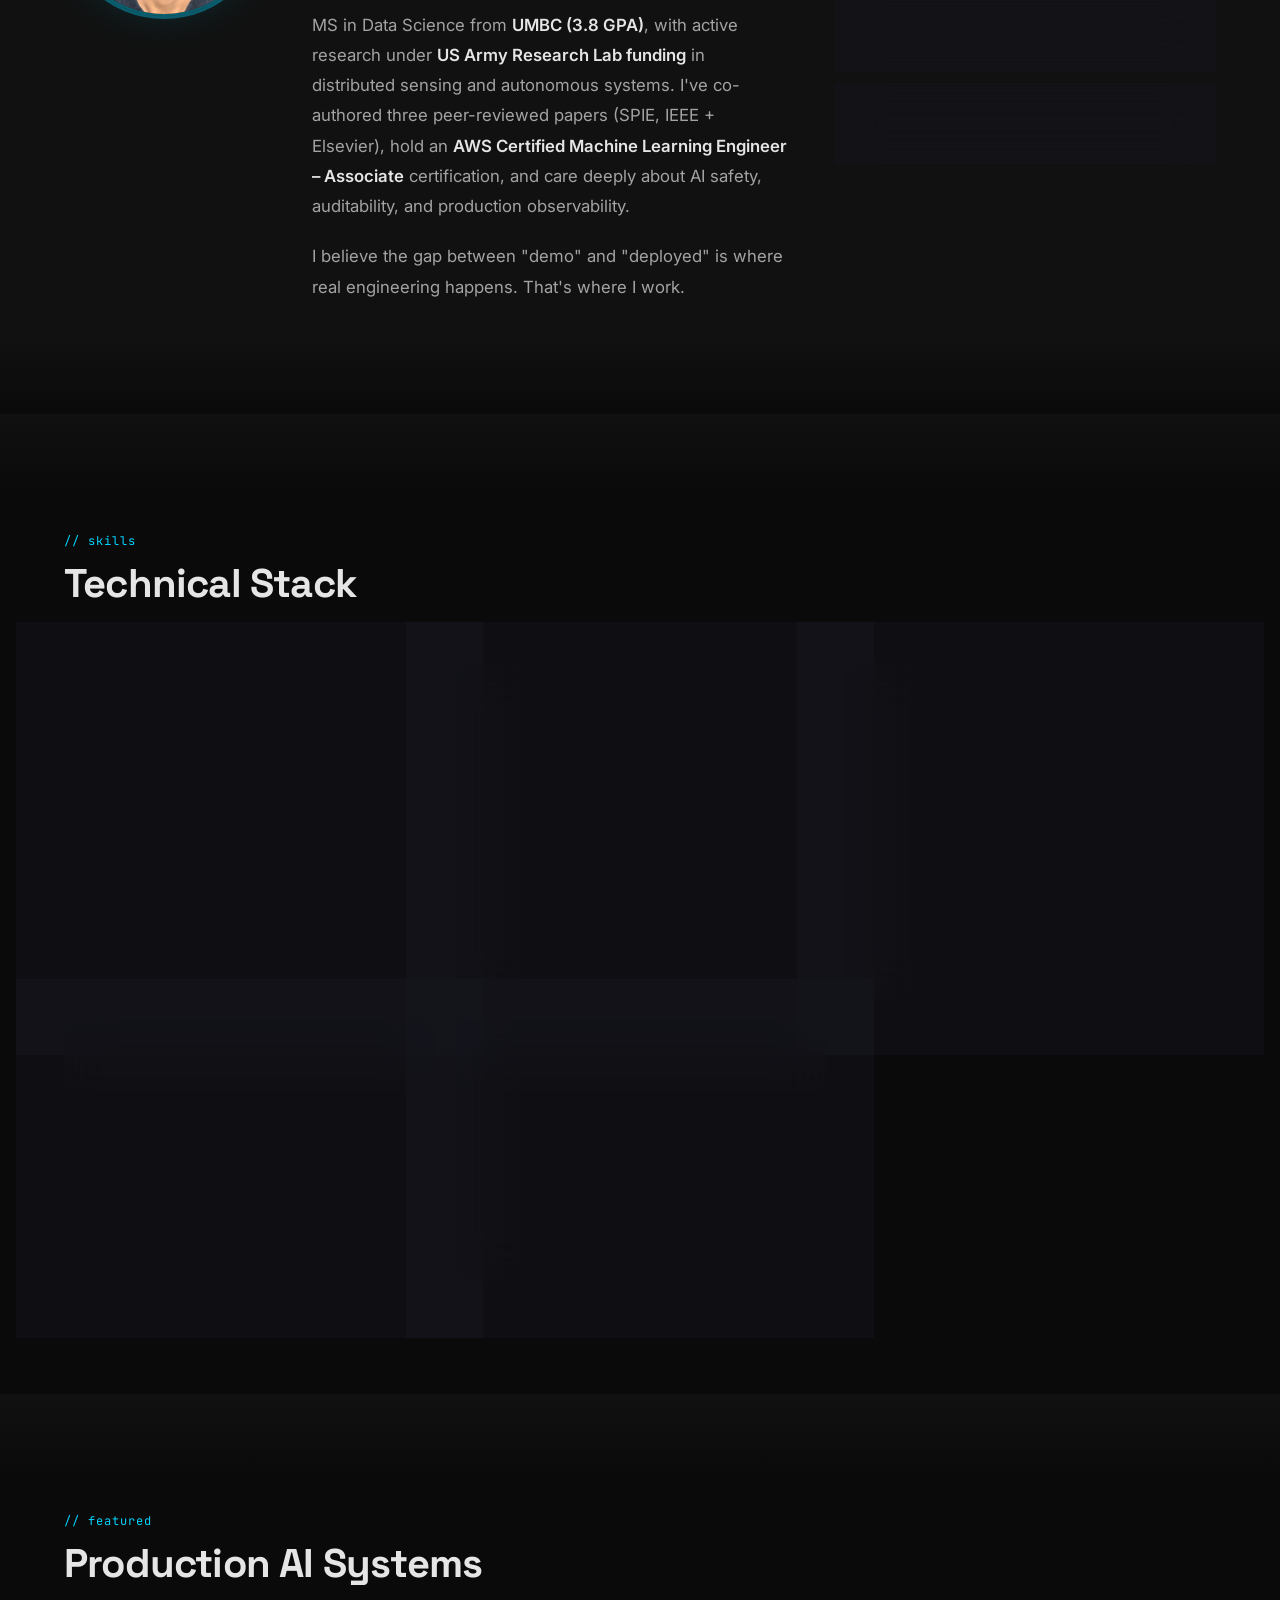
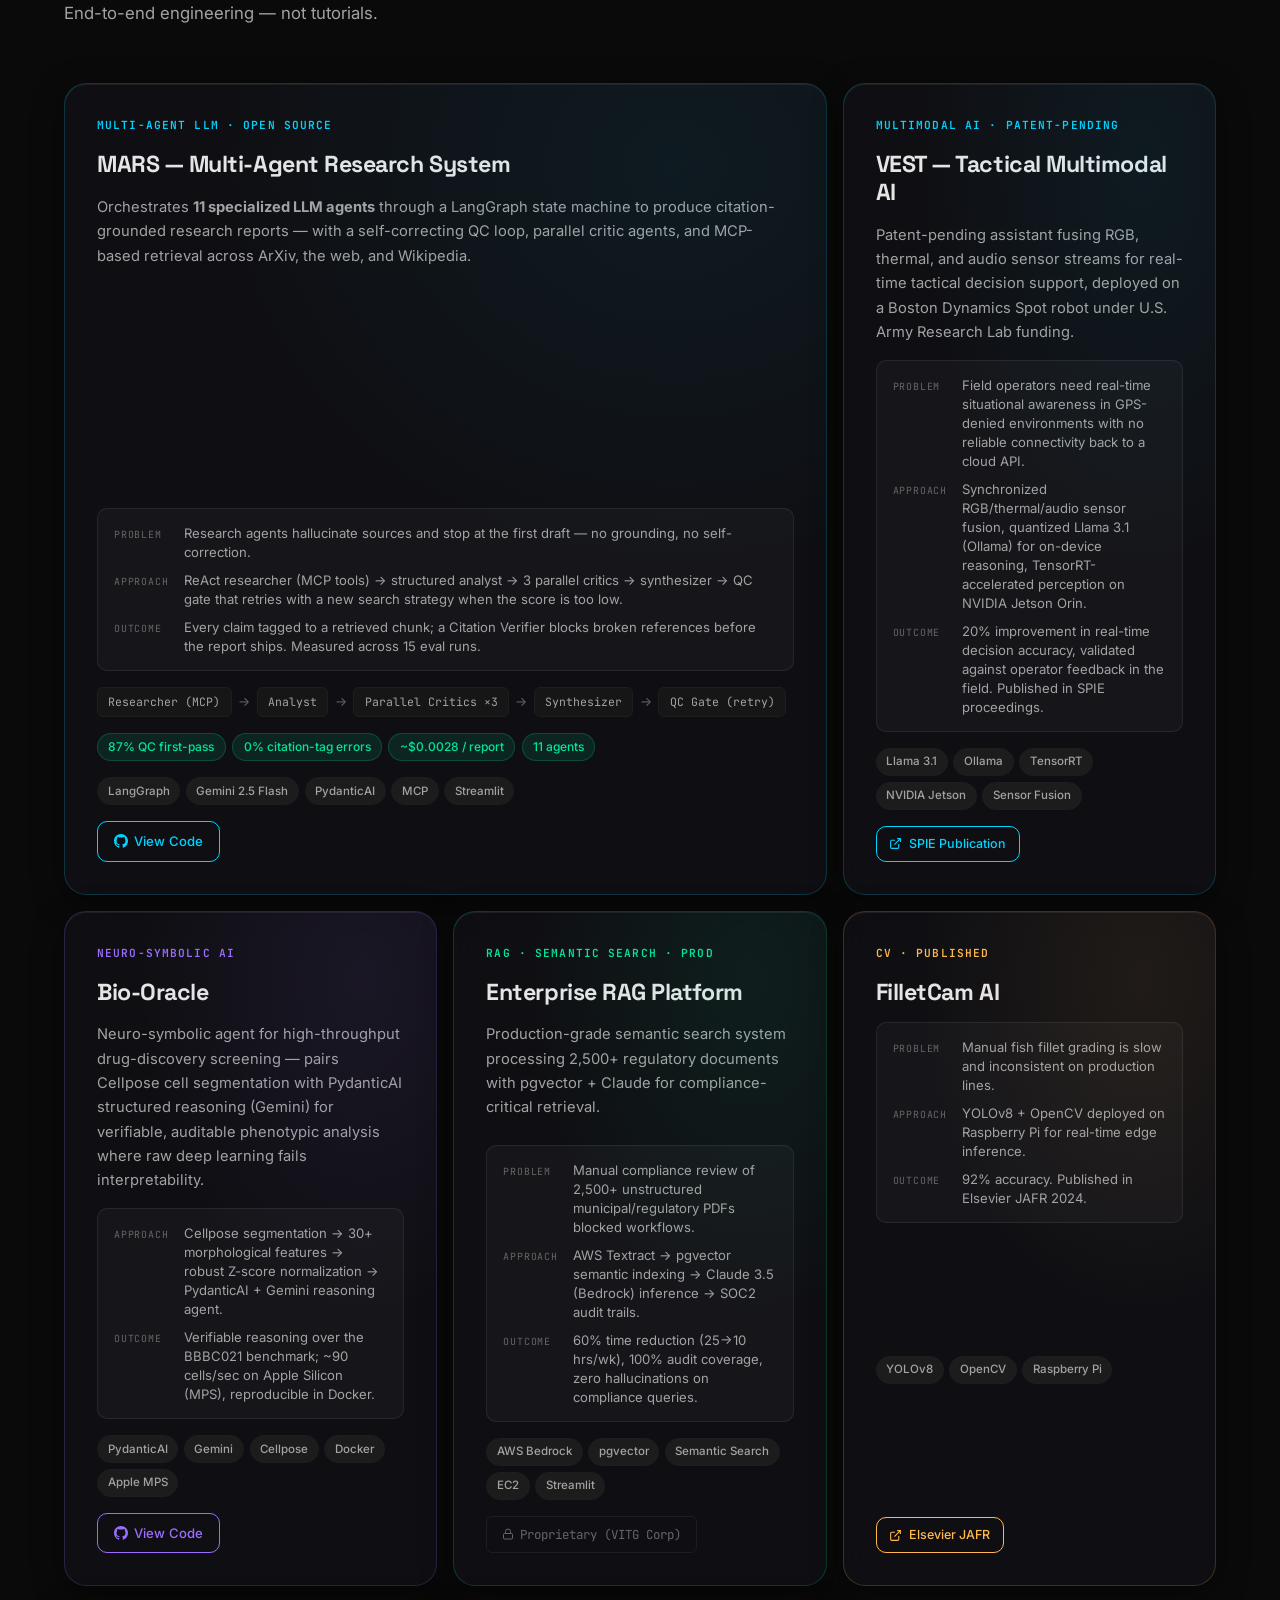
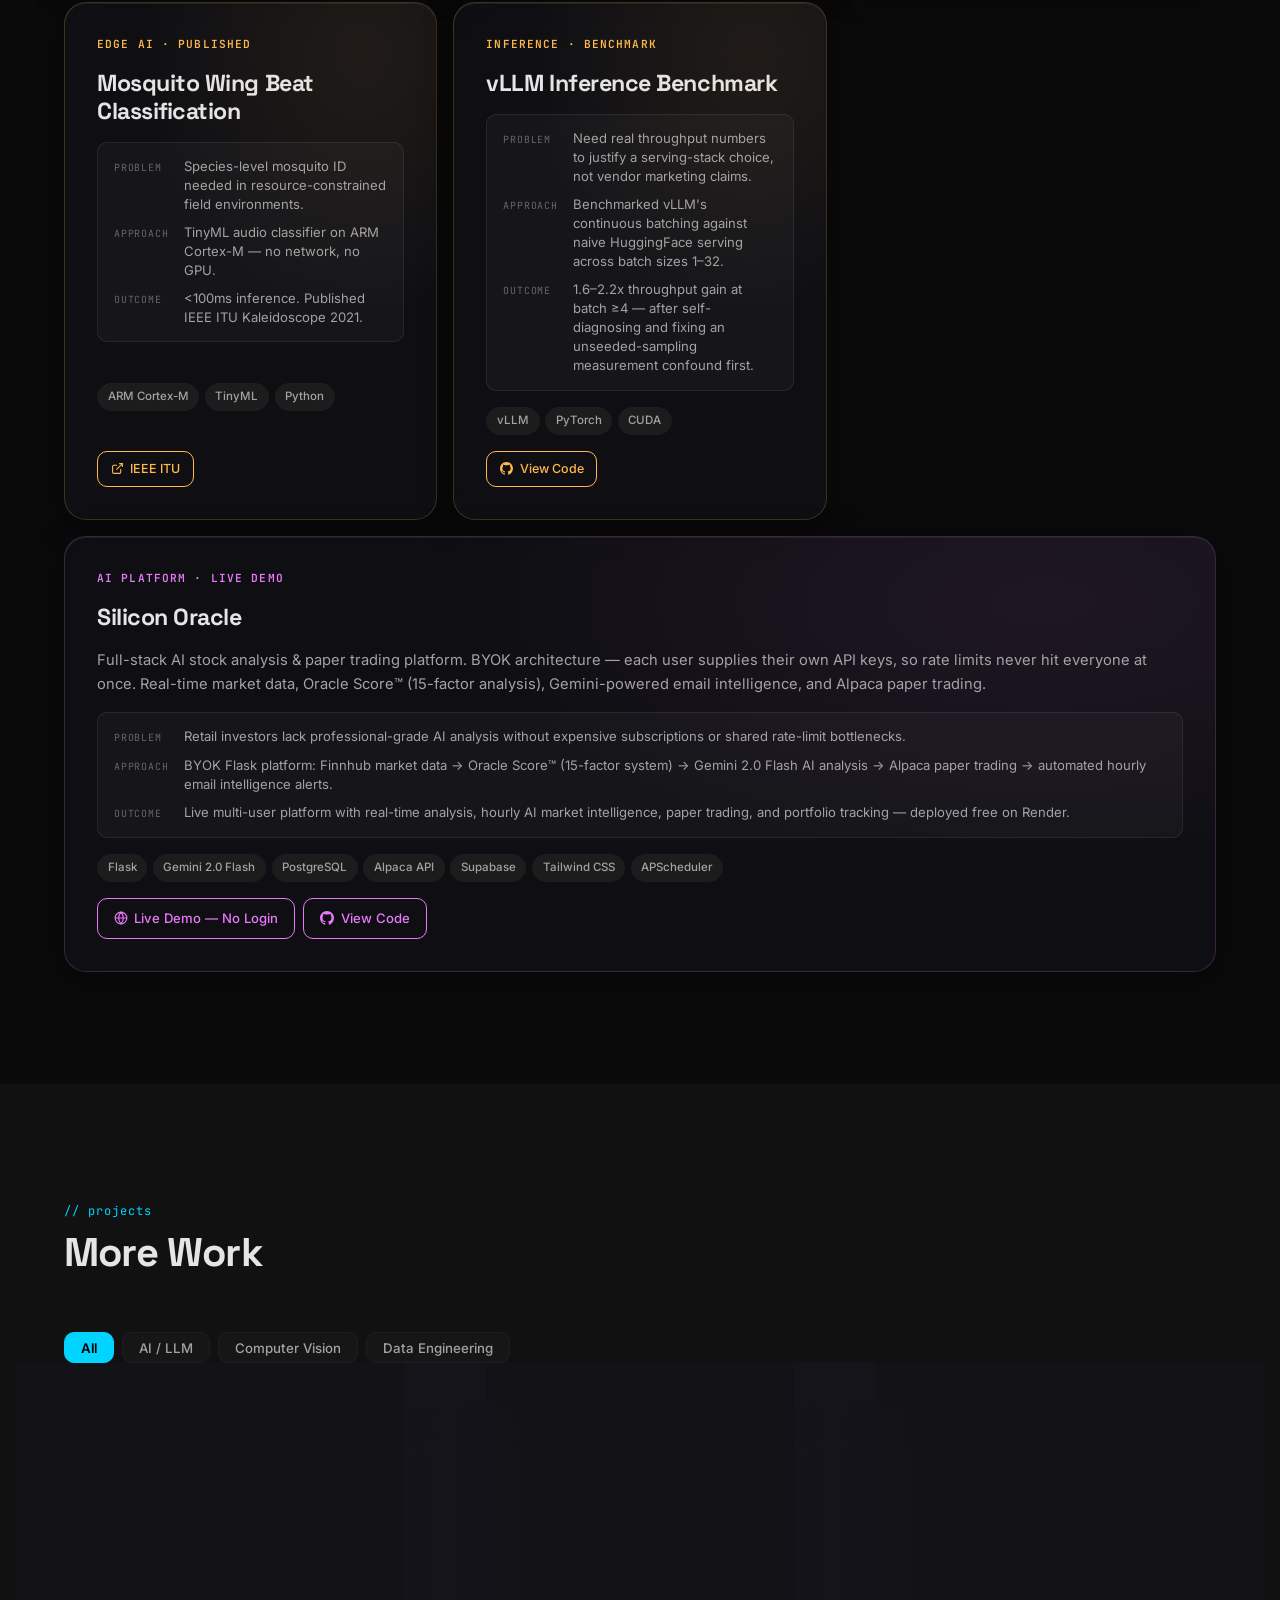
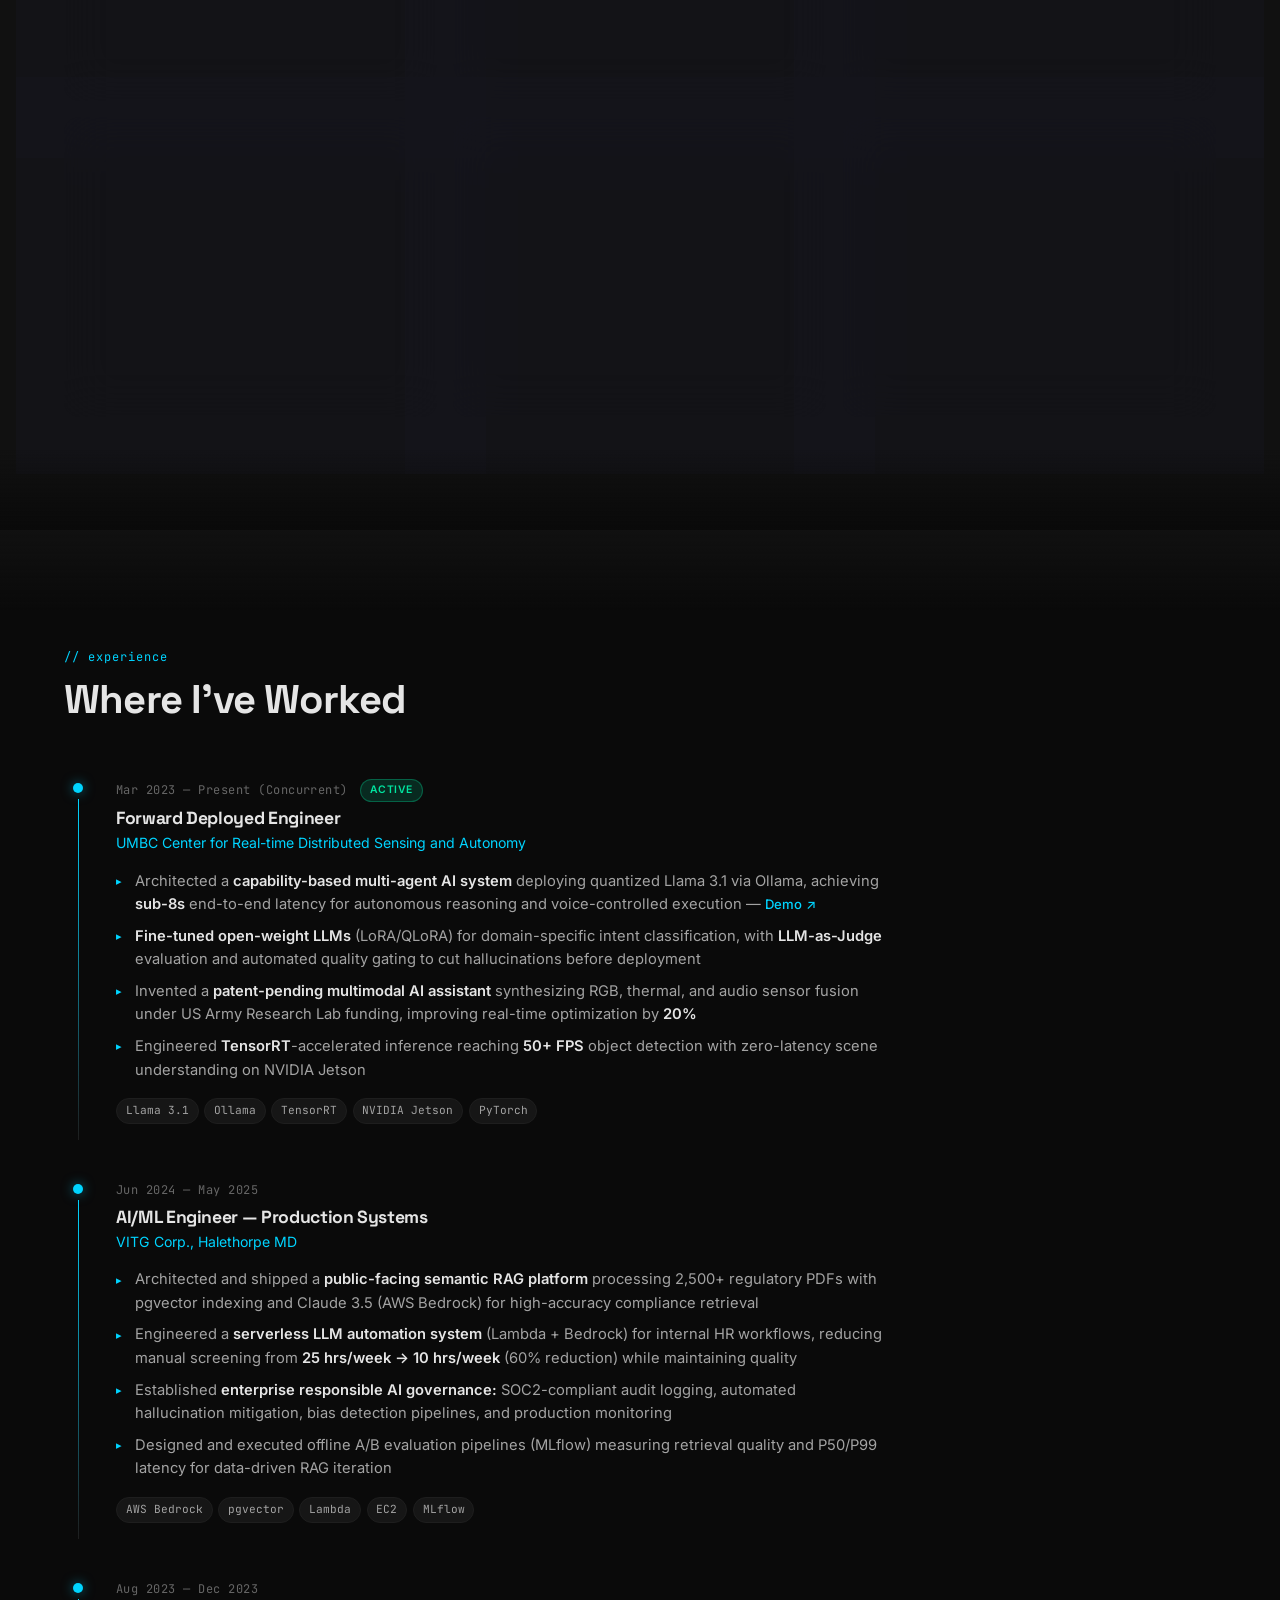
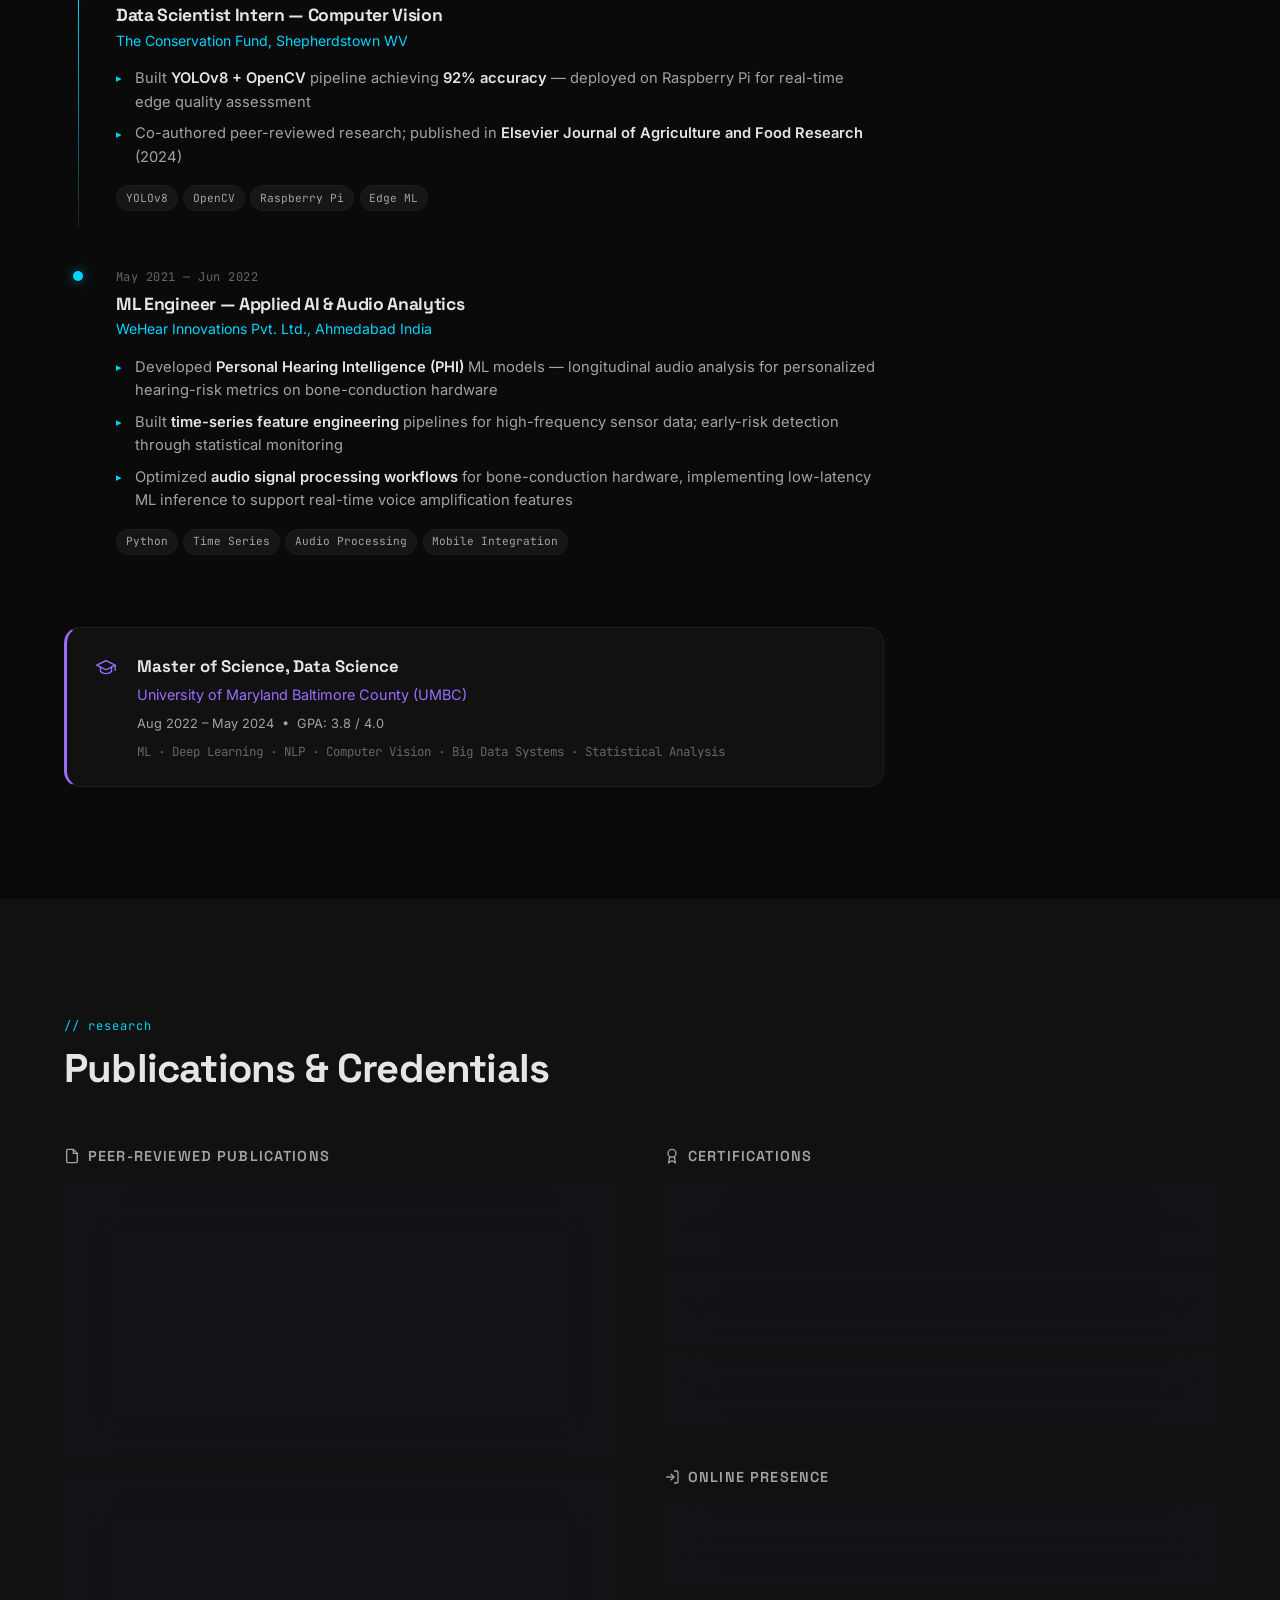
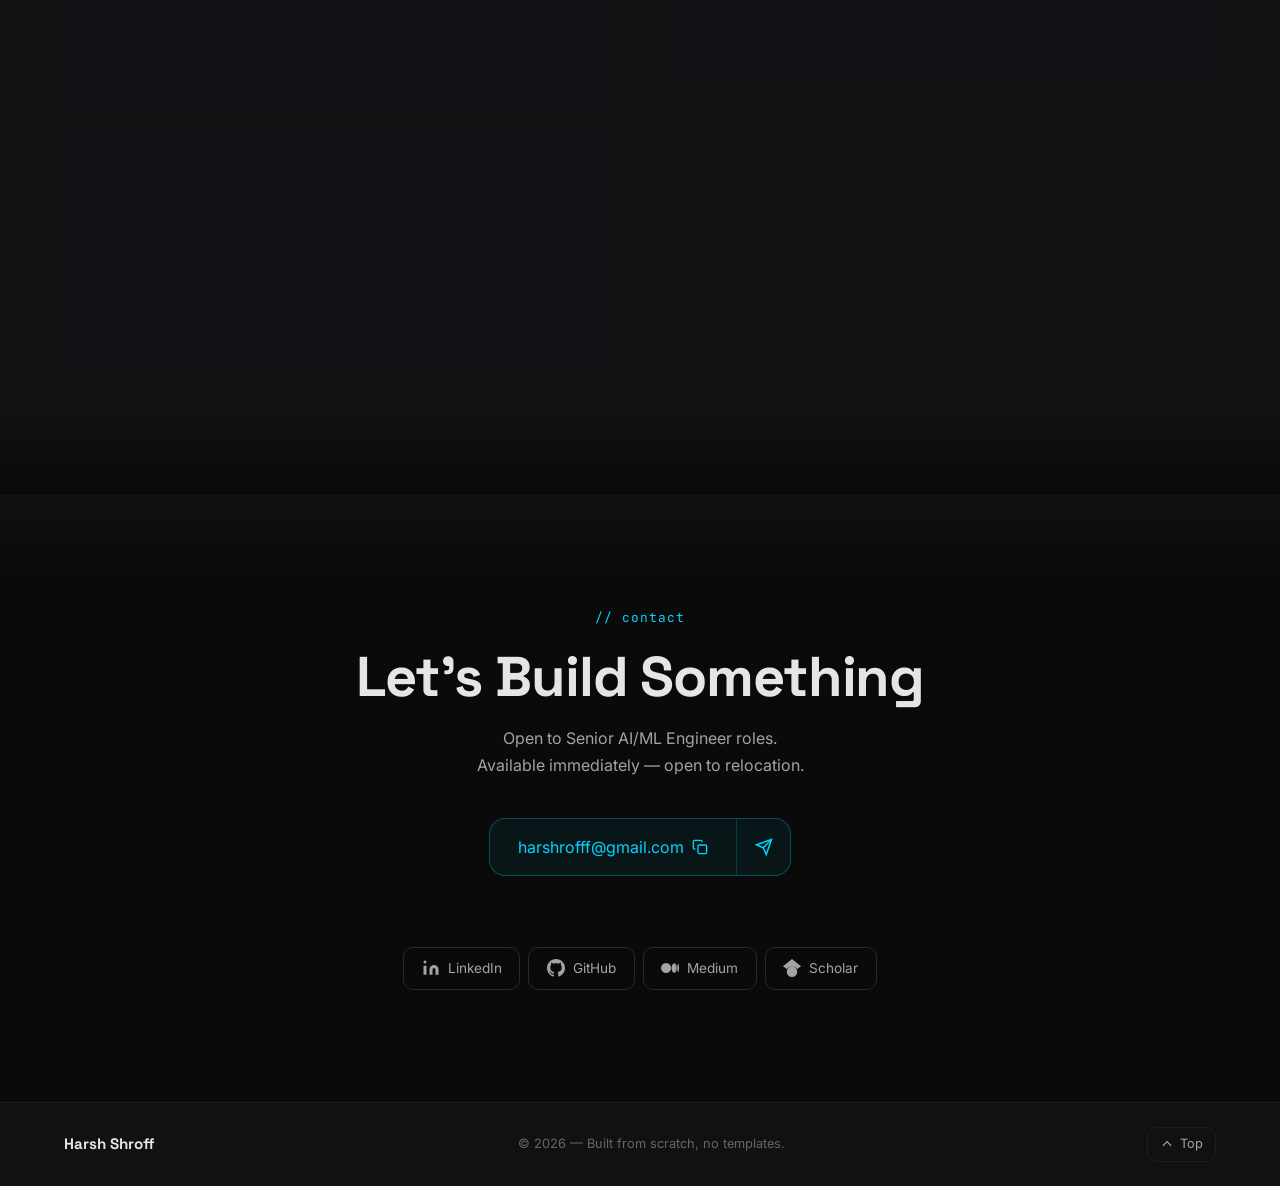
==== commit 19cfc04d: "Add VEST, vLLM benchmark, CHARLIE projects; add SPIE publication; fix cert name and role title - New" ====
--- a/index.html
+++ b/index.html
@@ -4,14 +4,14 @@
   <meta charset="UTF-8" />
   <meta name="viewport" content="width=device-width, initial-scale=1.0" />
   <title>Harsh Shroff — AI/ML Engineer</title>
-  <meta name="description" content="AI/ML Engineer with 4+ years shipping production LLM systems — multi-agent orchestration, enterprise RAG, and LLM fine-tuning on AWS. Patent-pending multimodal AI. AWS ML Certified. 2 peer-reviewed publications." />
+  <meta name="description" content="AI/ML Engineer with 4+ years shipping production LLM systems — multi-agent orchestration, enterprise RAG, and LLM fine-tuning on AWS. Patent-pending multimodal AI. AWS ML Certified. 3 peer-reviewed publications." />
   <meta name="keywords" content="AI Engineer, ML Engineer, LLM, Multi-Agent Systems, RAG, AWS Bedrock, LangGraph, Fine-Tuning, LoRA, Data Science, Responsible AI, Production AI" />
   <meta name="author" content="Harsh Shroff" />
   <link rel="canonical" href="https://harshshroff.github.io/" />
 
   <!-- Open Graph -->
   <meta property="og:title" content="Harsh Shroff — AI/ML Engineer" />
-  <meta property="og:description" content="I ship production LLM systems — multi-agent orchestration, enterprise RAG, and responsible-AI governance. Patent-pending multimodal AI. 2 peer-reviewed publications." />
+  <meta property="og:description" content="I ship production LLM systems — multi-agent orchestration, enterprise RAG, and responsible-AI governance. Patent-pending multimodal AI. 3 peer-reviewed publications." />
   <meta property="og:type" content="website" />
   <meta property="og:url" content="https://harshshroff.github.io/" />
   <meta property="og:image" content="https://harshshroff.github.io/assets/img/profile.jpg" />
@@ -142,8 +142,8 @@
         </div>
         <div class="stat-divider" aria-hidden="true"></div>
         <div class="stat-item">
-          <div class="stat-num"><span class="count" data-target="2">0</span></div>
-          <div class="stat-label">Publications<br><span class="stat-sub">IEEE + Elsevier</span></div>
+          <div class="stat-num"><span class="count" data-target="3">0</span></div>
+          <div class="stat-label">Publications<br><span class="stat-sub">SPIE + IEEE + Elsevier</span></div>
         </div>
       </div>
     </div>
@@ -173,8 +173,8 @@
           <p>
             MS in Data Science from <strong>UMBC (3.8 GPA)</strong>, with active research
             under <strong>US Army Research Lab funding</strong> in distributed sensing and
-            autonomous systems. I've co-authored two peer-reviewed papers (IEEE + Elsevier),
-            hold an <strong>AWS Machine Learning Associate</strong> certification,
+            autonomous systems. I've co-authored three peer-reviewed papers (SPIE, IEEE + Elsevier),
+            hold an <strong>AWS Certified Machine Learning Engineer – Associate</strong> certification,
             and care deeply about AI safety, auditability, and production observability.
           </p>
           <p>
@@ -207,8 +207,8 @@
               <svg width="20" height="20" viewBox="0 0 24 24" fill="none" stroke="currentColor" stroke-width="1.5"><path d="M14 2H6a2 2 0 0 0-2 2v16a2 2 0 0 0 2 2h12a2 2 0 0 0 2-2V8z"/><polyline points="14 2 14 8 20 8"/><line x1="16" y1="13" x2="8" y2="13"/><line x1="16" y1="17" x2="8" y2="17"/></svg>
             </div>
             <div>
-              <div class="about-card-title">2 Peer-Reviewed Papers</div>
-              <div class="about-card-sub">IEEE ITU + Elsevier JAFR</div>
+              <div class="about-card-title">3 Peer-Reviewed Papers</div>
+              <div class="about-card-sub">SPIE + IEEE ITU + Elsevier JAFR</div>
             </div>
           </div>
           <div class="about-card">
@@ -425,6 +425,44 @@
           </div>
         </article>
 
+        <!-- CARD 1B: VEST — multimodal tactical AI (medium) -->
+        <article class="bento-card bento-medium bento-blue reveal" aria-label="VEST project">
+          <div class="bento-card-tag">MULTIMODAL AI · PATENT-PENDING</div>
+          <h3 class="bento-title">VEST — Tactical Multimodal AI</h3>
+          <p class="bento-desc">
+            Patent-pending assistant fusing RGB, thermal, and audio sensor streams for real-time
+            tactical decision support, deployed on a Boston Dynamics Spot robot under U.S. Army
+            Research Lab funding.
+          </p>
+          <div class="bento-case">
+            <div class="bento-case-row">
+              <span class="case-label">Problem</span>
+              <span class="case-text">Field operators need real-time situational awareness in GPS-denied environments with no reliable connectivity back to a cloud API.</span>
+            </div>
+            <div class="bento-case-row">
+              <span class="case-label">Approach</span>
+              <span class="case-text">Synchronized RGB/thermal/audio sensor fusion, quantized Llama 3.1 (Ollama) for on-device reasoning, TensorRT-accelerated perception on NVIDIA Jetson Orin.</span>
+            </div>
+            <div class="bento-case-row">
+              <span class="case-label">Outcome</span>
+              <span class="case-text">20% improvement in real-time decision accuracy, validated against operator feedback in the field. Published in SPIE proceedings.</span>
+            </div>
+          </div>
+          <div class="bento-tech">
+            <span class="tech-tag">Llama 3.1</span>
+            <span class="tech-tag">Ollama</span>
+            <span class="tech-tag">TensorRT</span>
+            <span class="tech-tag">NVIDIA Jetson</span>
+            <span class="tech-tag">Sensor Fusion</span>
+          </div>
+          <div class="bento-actions">
+            <a href="https://doi.org/10.1117/12.3093997" target="_blank" rel="noopener noreferrer" class="bento-btn bento-btn-sm">
+              <svg width="13" height="13" viewBox="0 0 24 24" fill="none" stroke="currentColor" stroke-width="2" aria-hidden="true"><path d="M18 13v6a2 2 0 0 1-2 2H5a2 2 0 0 1-2-2V8a2 2 0 0 1 2-2h6"/><polyline points="15 3 21 3 21 9"/><line x1="10" y1="14" x2="21" y2="3"/></svg>
+              SPIE Publication
+            </a>
+          </div>
+        </article>
+
         <!-- CARD 2: Bio-Oracle (medium) -->
         <article class="bento-card bento-medium bento-purple reveal-left reveal-delay-1" aria-label="Bio-Oracle project">
           <div class="bento-card-tag">NEURO-SYMBOLIC AI</div>
@@ -557,6 +595,37 @@
           </div>
         </article>
 
+        <!-- CARD 5B: vLLM Inference Benchmark -->
+        <article class="bento-card bento-small bento-amber reveal-scale reveal-delay-4" aria-label="vLLM Inference Benchmark project">
+          <div class="bento-card-tag">INFERENCE · BENCHMARK</div>
+          <h3 class="bento-title">vLLM Inference Benchmark</h3>
+          <div class="bento-case">
+            <div class="bento-case-row">
+              <span class="case-label">Problem</span>
+              <span class="case-text">Need real throughput numbers to justify a serving-stack choice, not vendor marketing claims.</span>
+            </div>
+            <div class="bento-case-row">
+              <span class="case-label">Approach</span>
+              <span class="case-text">Benchmarked vLLM's continuous batching against naive HuggingFace serving across batch sizes 1–32.</span>
+            </div>
+            <div class="bento-case-row">
+              <span class="case-label">Outcome</span>
+              <span class="case-text">1.6–2.2x throughput gain at batch ≥4 — after self-diagnosing and fixing an unseeded-sampling measurement confound first.</span>
+            </div>
+          </div>
+          <div class="bento-tech">
+            <span class="tech-tag">vLLM</span>
+            <span class="tech-tag">PyTorch</span>
+            <span class="tech-tag">CUDA</span>
+          </div>
+          <div class="bento-actions">
+            <a href="https://github.com/HarshShroff/vllm-inference-benchmark" target="_blank" rel="noopener noreferrer" class="bento-btn bento-btn-sm">
+              <svg width="13" height="13" viewBox="0 0 24 24" fill="currentColor" aria-hidden="true"><path d="M12 0c-6.626 0-12 5.373-12 12 0 5.302 3.438 9.8 8.207 11.387.599.111.793-.261.793-.577v-2.234c-3.338.726-4.033-1.416-4.033-1.416-.546-1.387-1.333-1.756-1.333-1.756-1.089-.745.083-.729.083-.729 1.205.084 1.839 1.237 1.839 1.237 1.07 1.834 2.807 1.304 3.492.997.107-.775.418-1.305.762-1.604-2.665-.305-5.467-1.334-5.467-5.931 0-1.311.469-2.381 1.236-3.221-.124-.303-.535-1.524.117-3.176 0 0 1.008-.322 3.301 1.23.957-.266 1.983-.399 3.003-.404 1.02.005 2.047.138 3.006.404 2.291-1.552 3.297-1.23 3.297-1.23.653 1.653.242 2.874.118 3.176.77.84 1.235 1.911 1.235 3.221 0 4.609-2.807 5.624-5.479 5.921.43.372.823 1.102.823 2.222v3.293c0 .319.192.694.801.576 4.765-1.589 8.199-6.086 8.199-11.386 0-6.627-5.373-12-12-12z"/></svg>
+              View Code
+            </a>
+          </div>
+        </article>
+
         <!-- CARD 6: Silicon Oracle (full row) -->
         <article class="bento-card bento-wide bento-rose reveal" aria-label="Silicon Oracle project">
           <div class="bento-card-tag">AI PLATFORM · LIVE DEMO</div>
@@ -709,6 +778,28 @@
           </span>
         </article>
 
+        <article class="project-card reveal" data-category="ai" aria-label="CHARLIE">
+          <div class="project-card-header">
+            <div class="project-card-icon ai-icon" aria-hidden="true">
+              <svg width="18" height="18" viewBox="0 0 24 24" fill="none" stroke="currentColor" stroke-width="1.5"><path d="M12 1a3 3 0 0 0-3 3v8a3 3 0 0 0 6 0V4a3 3 0 0 0-3-3z"/><path d="M19 10v2a7 7 0 0 1-14 0v-2"/><line x1="12" y1="19" x2="12" y2="23"/><line x1="8" y1="23" x2="16" y2="23"/></svg>
+            </div>
+            <div class="project-card-tags">
+              <span class="tag-sm">AI</span>
+              <span class="tag-sm">Voice</span>
+            </div>
+          </div>
+          <h3 class="project-card-title">CHARLIE</h3>
+          <p class="project-card-desc">
+            Fully local real-time voice assistant for the Spot platform — streaming speech-to-text,
+            local Ollama LLM inference, and EdgeTTS synthesis with wake-word detection, tuned for
+            natural conversational cadence under real-time constraints.
+          </p>
+          <div class="project-stack">Vosk · Ollama · EdgeTTS · Wake-Word Detection</div>
+          <span class="project-link project-private" aria-label="Private repository" title="Private repository">
+            <svg width="16" height="16" viewBox="0 0 24 24" fill="none" stroke="currentColor" stroke-width="2" aria-hidden="true"><rect x="3" y="11" width="18" height="11" rx="2" ry="2"/><path d="M7 11V7a5 5 0 0 1 10 0v4"/></svg>
+          </span>
+        </article>
+
         <article class="project-card reveal reveal-delay-1" data-category="cv" aria-label="Gesture Control System">
           <div class="project-card-header">
             <div class="project-card-icon cv-icon" aria-hidden="true">
@@ -755,7 +846,7 @@
               <span class="timeline-period">Mar 2023 &mdash; Present (Concurrent)</span>
               <span class="timeline-badge current">Active</span>
             </div>
-            <h3 class="timeline-role">Applied AI Research Engineer</h3>
+            <h3 class="timeline-role">Forward Deployed Engineer</h3>
             <div class="timeline-org">UMBC Center for Real-time Distributed Sensing and Autonomy</div>
             <ul class="timeline-bullets">
               <li>Architected a <strong>capability-based multi-agent AI system</strong> deploying quantized Llama 3.1 via Ollama, achieving <strong>sub-8s</strong> end-to-end latency for autonomous reasoning and voice-controlled execution &mdash; <a href="https://youtube.com/shorts/lnpXHmMsiLs" target="_blank" rel="noopener noreferrer" class="inline-link">Demo ↗</a></li>
@@ -882,6 +973,17 @@
           </h3>
 
           <div class="pub-card reveal">
+            <div class="pub-venue">SPIE · Artificial Intelligence and Machine Learning for Multi-Domain Operations Applications VIII · 2026</div>
+            <h4 class="pub-title">Multimodal AI for dismounted soldier-robot teaming and context-aware threat response</h4>
+            <p class="pub-authors">Gurunathan, T.S., Kundurthi, M.H., Shroff, H., et al.</p>
+            <p class="pub-summary">Patent-pending multimodal system fusing RGB, thermal, and audio sensor streams for real-time tactical decision support, deployed on a Boston Dynamics Spot robot under U.S. Army Research Lab funding.</p>
+            <a href="https://doi.org/10.1117/12.3093997" target="_blank" rel="noopener noreferrer" class="pub-link">
+              DOI: 10.1117/12.3093997
+              <svg width="12" height="12" viewBox="0 0 24 24" fill="none" stroke="currentColor" stroke-width="2" aria-hidden="true"><path d="M18 13v6a2 2 0 0 1-2 2H5a2 2 0 0 1-2-2V8a2 2 0 0 1 2-2h6"/><polyline points="15 3 21 3 21 9"/><line x1="10" y1="14" x2="21" y2="3"/></svg>
+            </a>
+          </div>
+
+          <div class="pub-card reveal">
             <div class="pub-venue">Elsevier · Journal of Agriculture and Food Research · 2024</div>
             <h4 class="pub-title">FilletCam AI: Precision color profiling of fish fillets using deep learning</h4>
             <p class="pub-authors">Ranjan, R., Shroff, H., et al.</p>
@@ -915,7 +1017,7 @@
             <a href="https://www.credly.com/badges/92e351a0-e5f5-4fba-9b43-8b590f5b8e9c/" target="_blank" rel="noopener noreferrer" class="cert-item cert-link">
               <div class="cert-icon aws" aria-hidden="true">AWS</div>
               <div>
-                <div class="cert-title">Machine Learning Associate
+                <div class="cert-title">Certified Machine Learning Engineer – Associate
                   <svg style="display:inline;vertical-align:middle;margin-left:4px;color:var(--accent)" width="11" height="11" viewBox="0 0 24 24" fill="none" stroke="currentColor" stroke-width="2" aria-hidden="true"><path d="M18 13v6a2 2 0 0 1-2 2H5a2 2 0 0 1-2-2V8a2 2 0 0 1 2-2h6"/><polyline points="15 3 21 3 21 9"/><line x1="10" y1="14" x2="21" y2="3"/></svg>
                 </div>
                 <div class="cert-meta">Amazon Web Services · Active through Apr 2028</div>
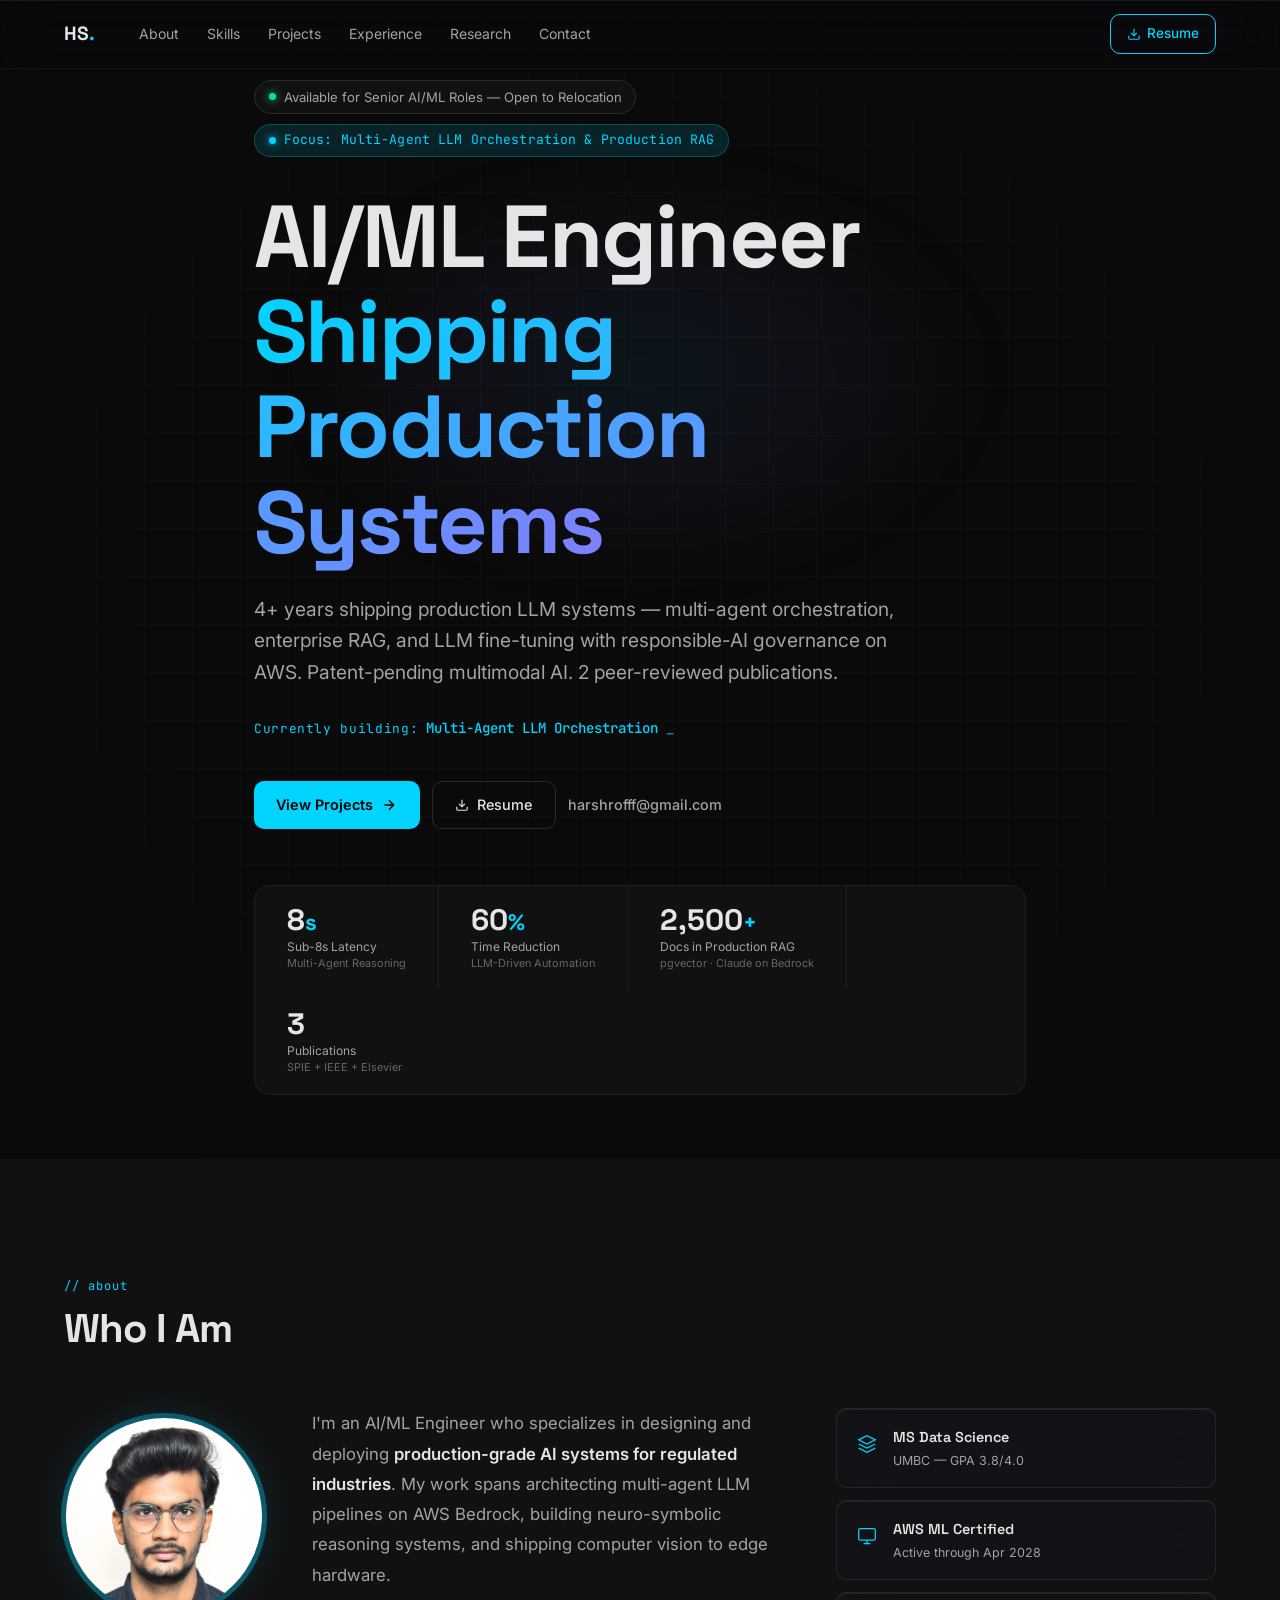
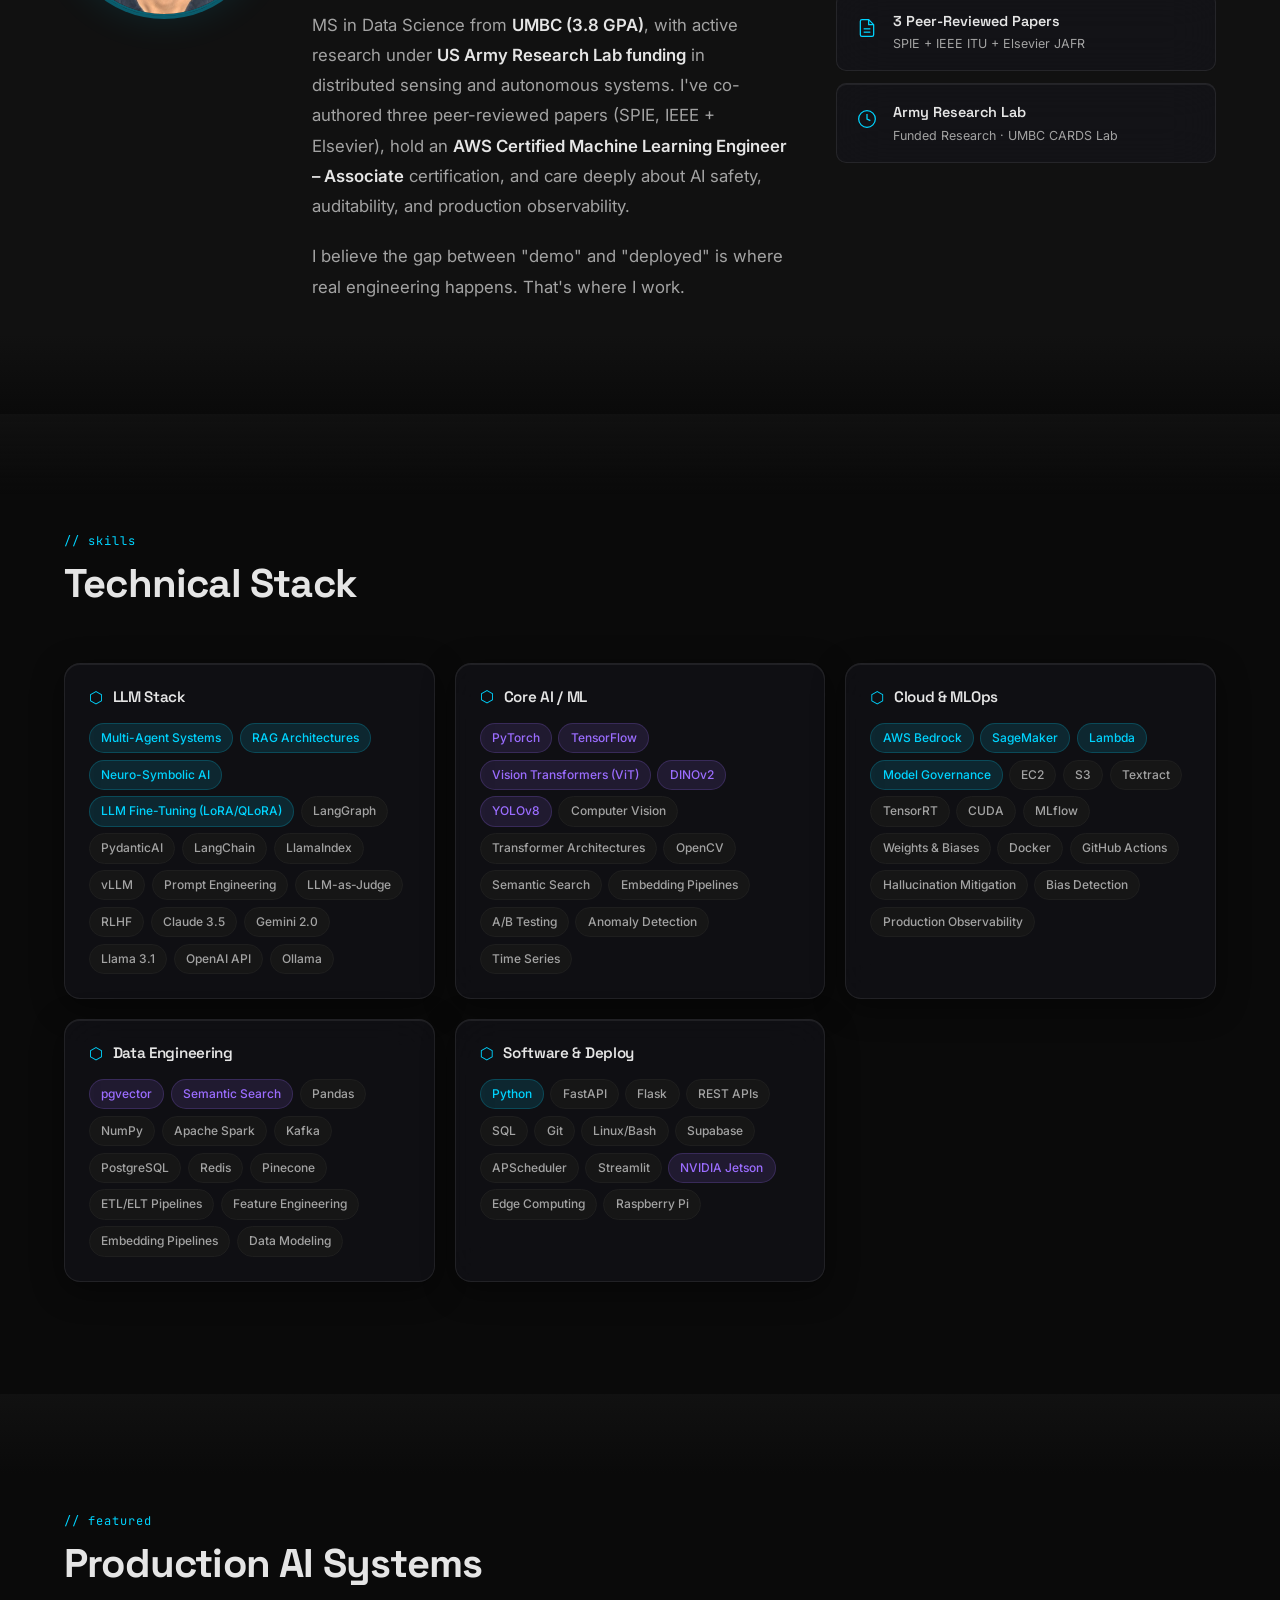
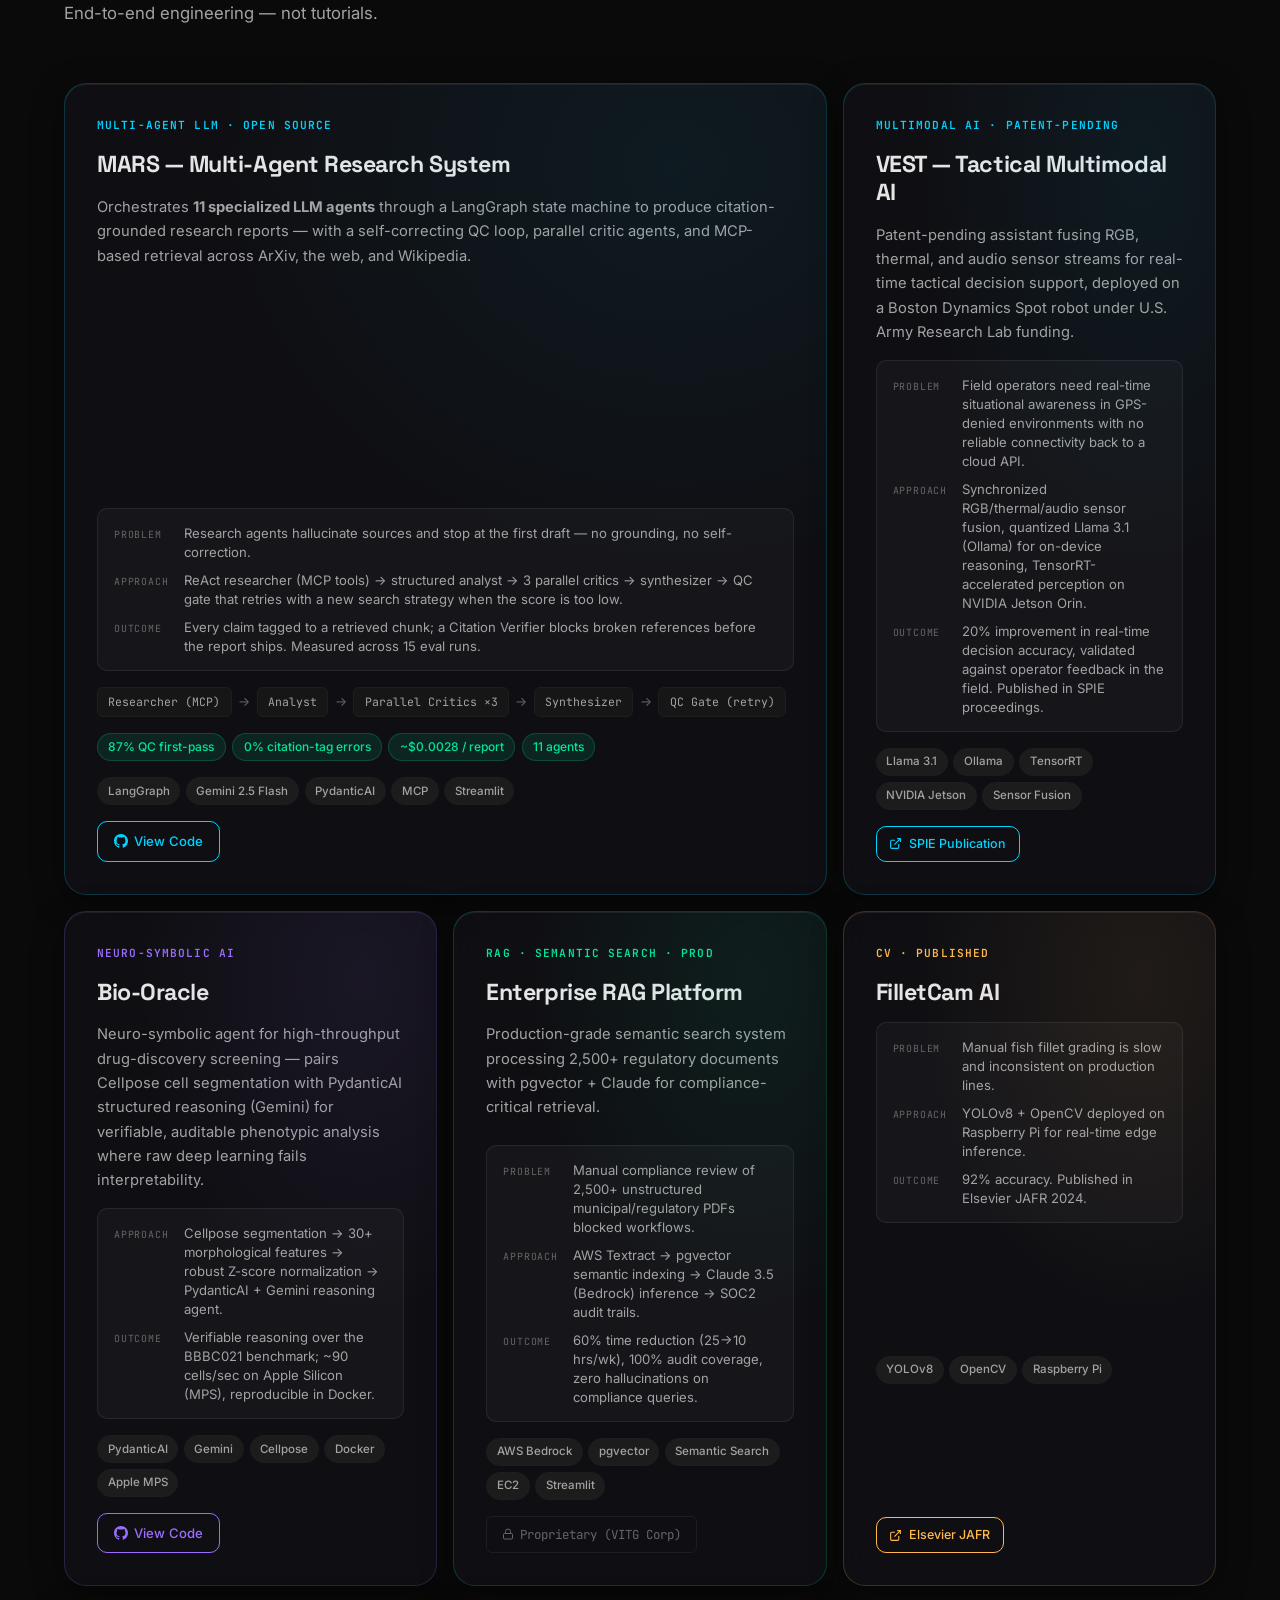
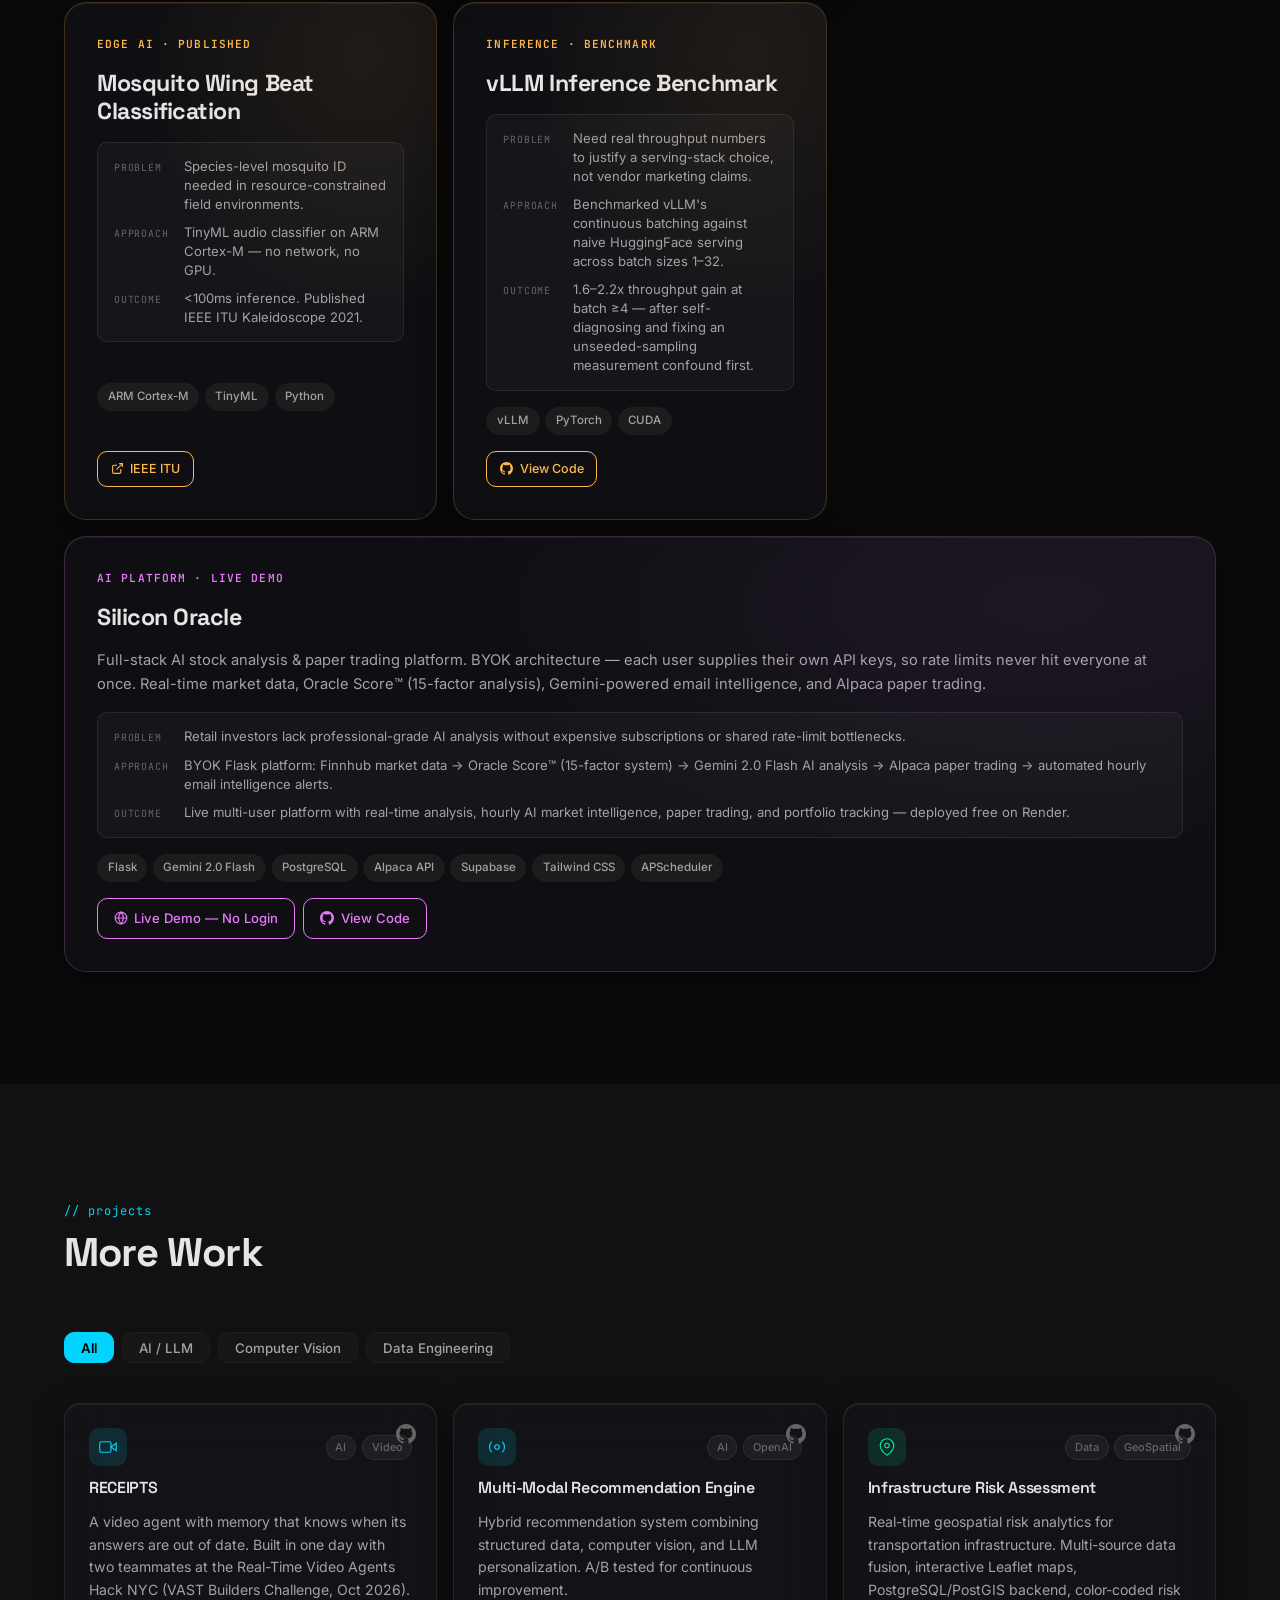
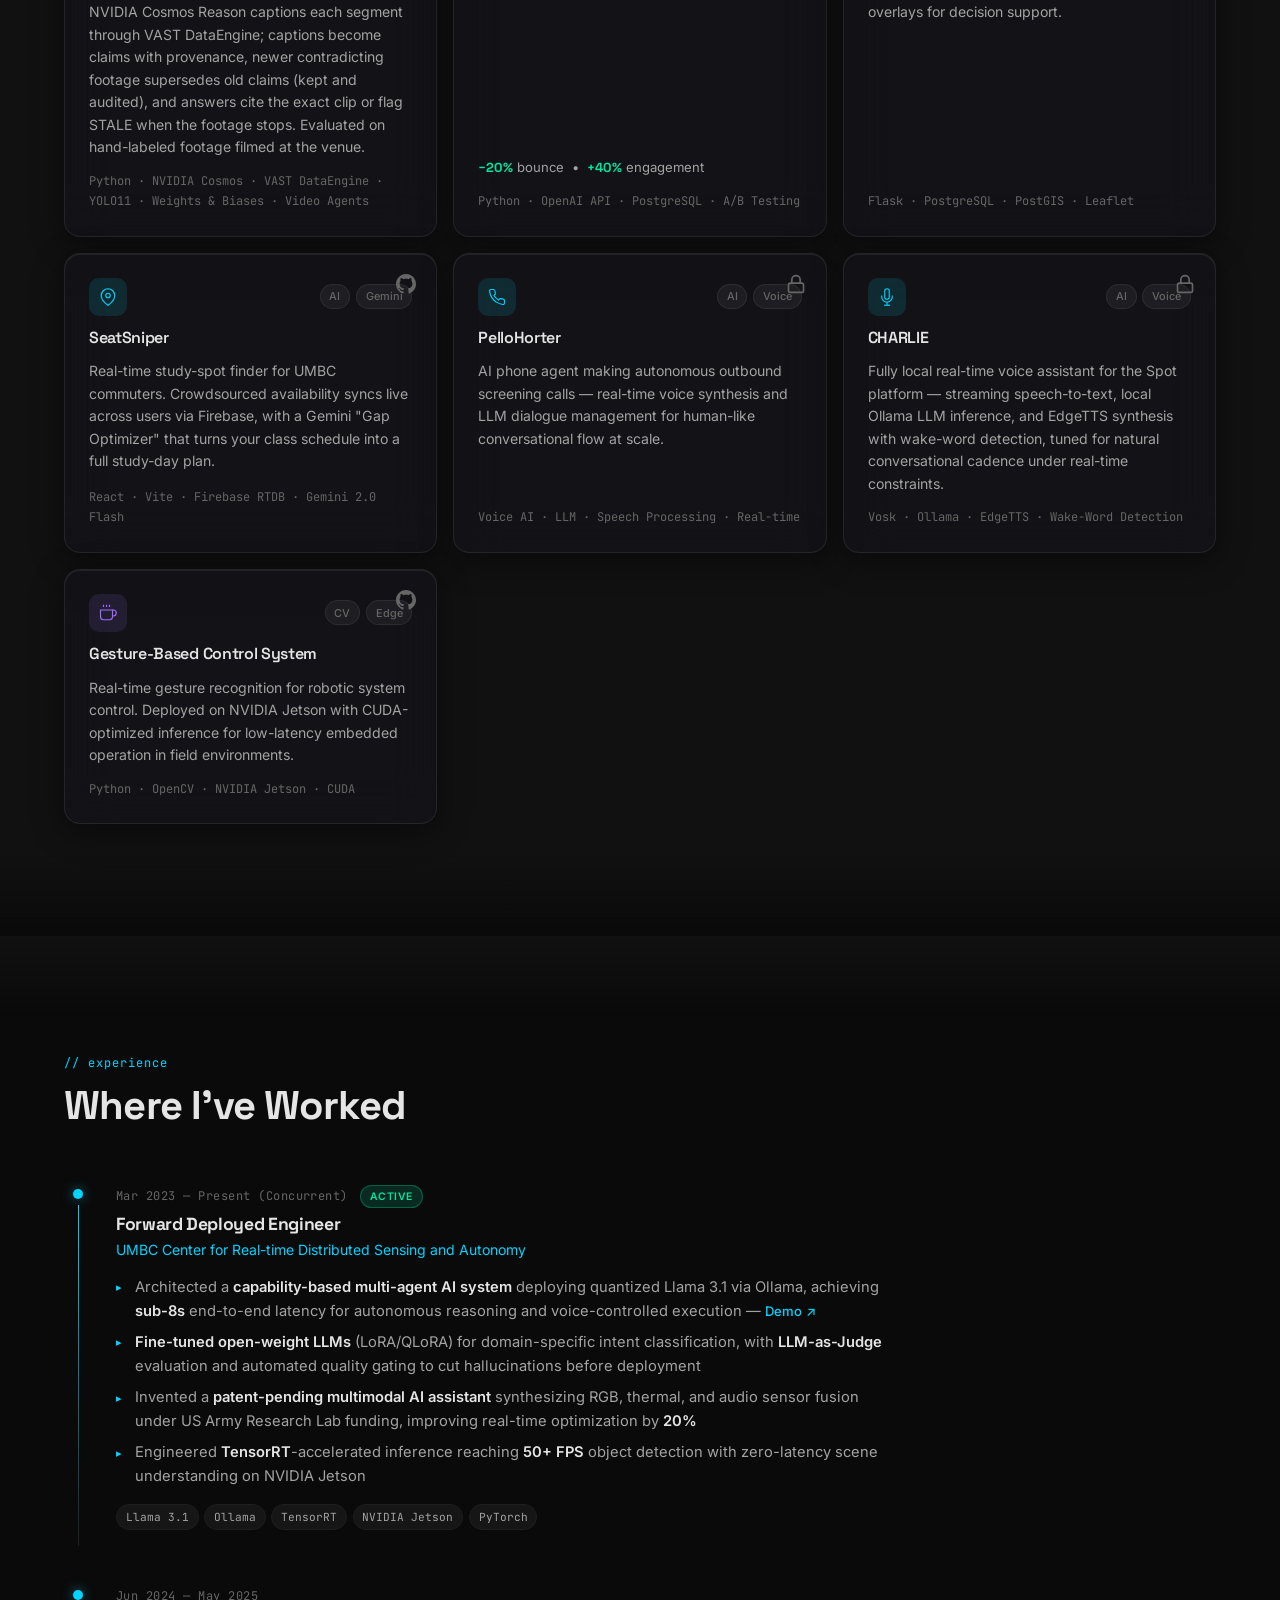
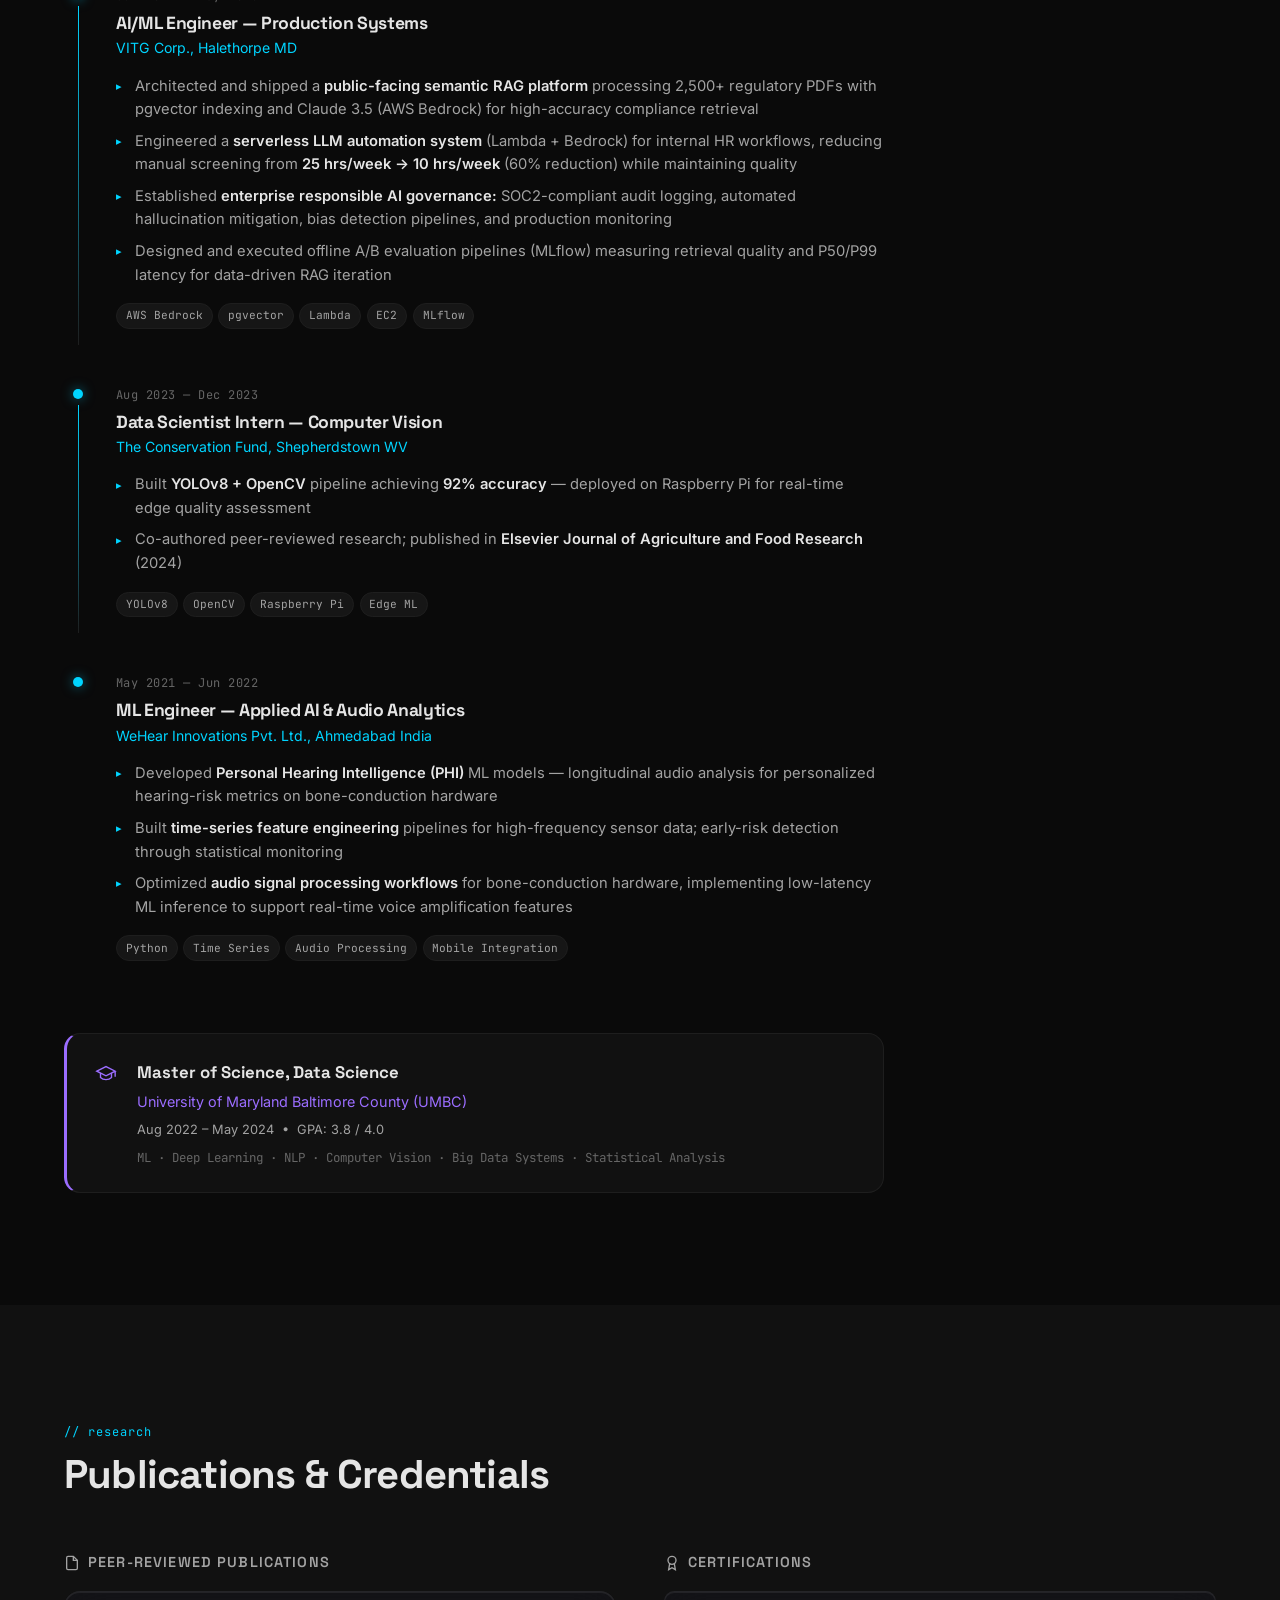
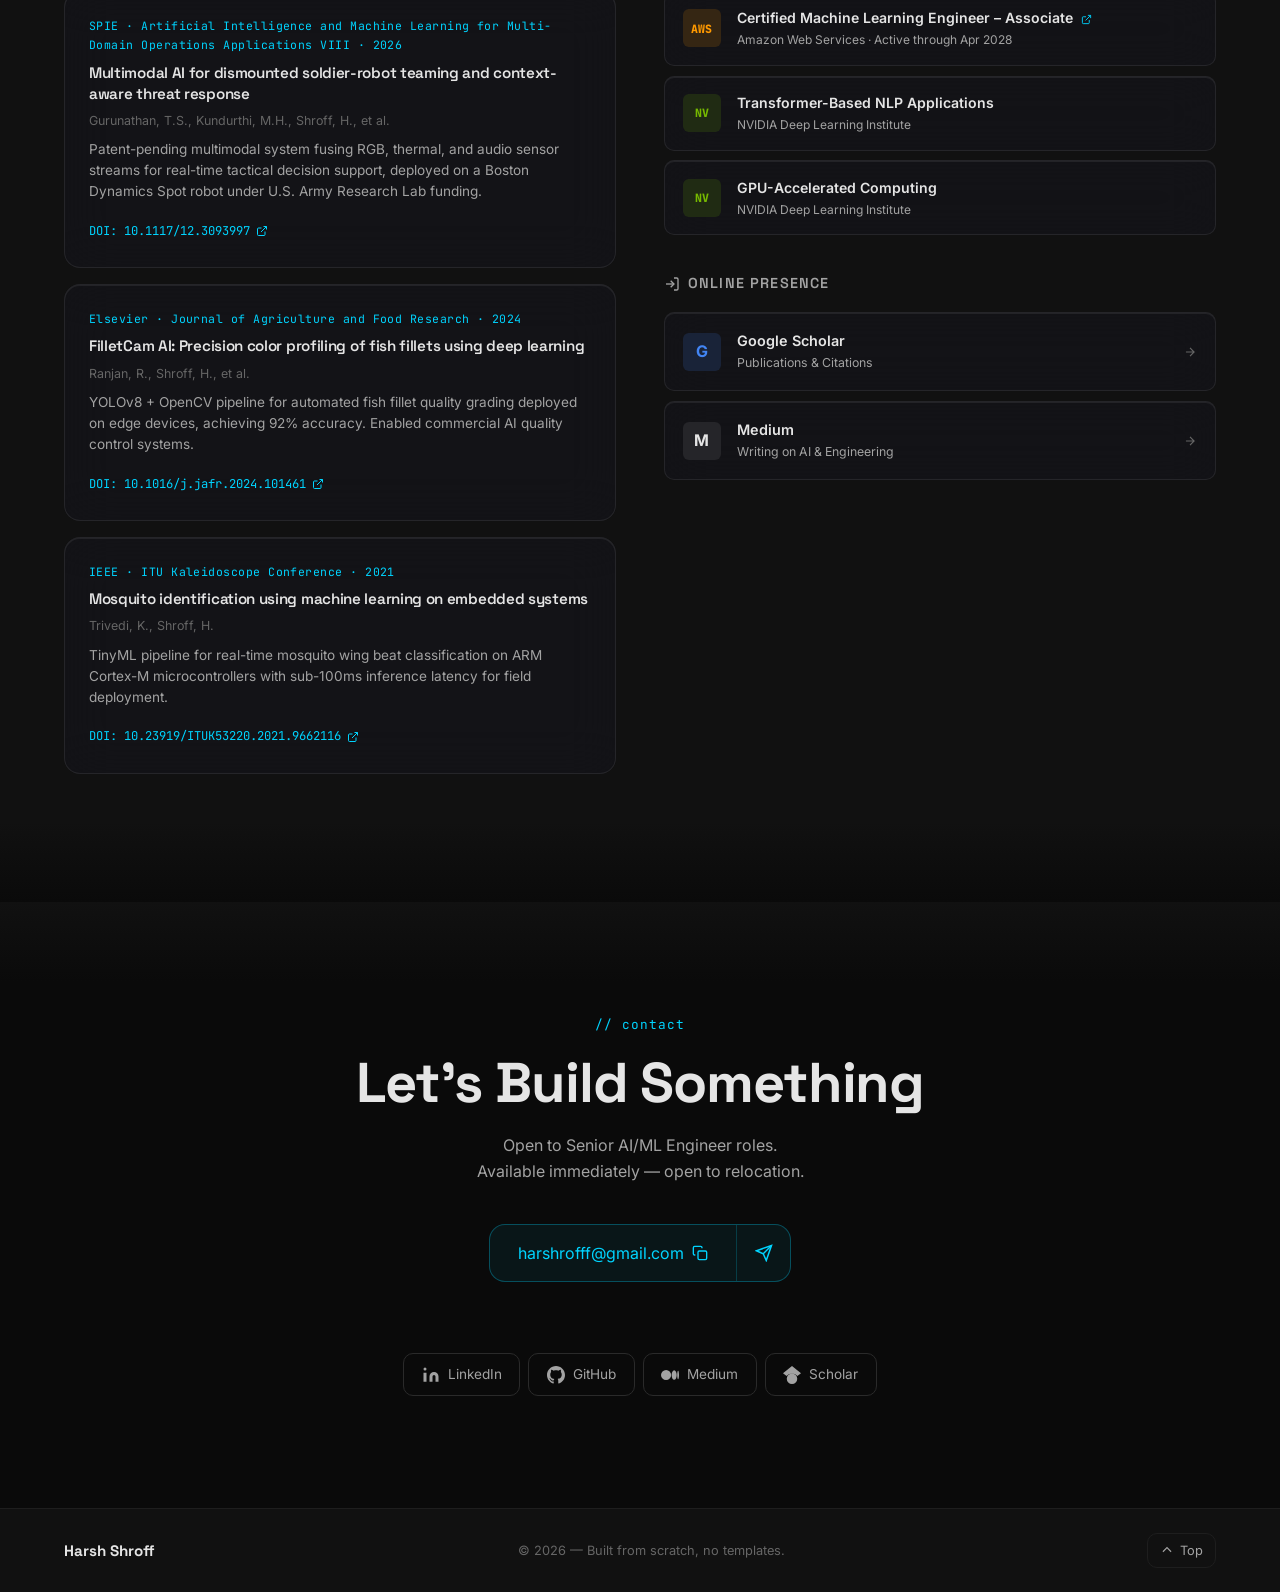
==== commit fb3a5487: "Add RECEIPTS (VAST hackathon) project card" ====
--- a/index.html
+++ b/index.html
@@ -689,6 +689,31 @@
 
       <div class="projects-grid" id="projects-grid">
 
+        <article class="project-card reveal" data-category="ai" aria-label="RECEIPTS">
+          <div class="project-card-header">
+            <div class="project-card-icon ai-icon" aria-hidden="true">
+              <svg width="18" height="18" viewBox="0 0 24 24" fill="none" stroke="currentColor" stroke-width="1.5"><polygon points="23 7 16 12 23 17 23 7"/><rect x="1" y="5" width="15" height="14" rx="2" ry="2"/></svg>
+            </div>
+            <div class="project-card-tags">
+              <span class="tag-sm">AI</span>
+              <span class="tag-sm">Video</span>
+            </div>
+          </div>
+          <h3 class="project-card-title">RECEIPTS</h3>
+          <p class="project-card-desc">
+            A video agent with memory that knows when its answers are out of date. Built in one day
+            with two teammates at the Real-Time Video Agents Hack NYC (VAST Builders Challenge, Oct 2026).
+            NVIDIA Cosmos Reason captions each segment through VAST DataEngine; captions become claims
+            with provenance, newer contradicting footage supersedes old claims (kept and audited), and
+            answers cite the exact clip or flag STALE when the footage stops. Evaluated on hand-labeled
+            footage filmed at the venue.
+          </p>
+          <div class="project-stack">Python · NVIDIA Cosmos · VAST DataEngine · YOLO11 · Weights &amp; Biases · Video Agents</div>
+          <a href="https://github.com/HarshShroff/receipts-vast-hack" target="_blank" rel="noopener noreferrer" class="project-link" aria-label="View code">
+            <svg width="14" height="14" viewBox="0 0 24 24" fill="currentColor" aria-hidden="true"><path d="M12 0c-6.626 0-12 5.373-12 12 0 5.302 3.438 9.8 8.207 11.387.599.111.793-.261.793-.577v-2.234c-3.338.726-4.033-1.416-4.033-1.416-.546-1.387-1.333-1.756-1.333-1.756-1.089-.745.083-.729.083-.729 1.205.084 1.839 1.237 1.839 1.237 1.07 1.834 2.807 1.304 3.492.997.107-.775.418-1.305.762-1.604-2.665-.305-5.467-1.334-5.467-5.931 0-1.311.469-2.381 1.236-3.221-.124-.303-.535-1.524.117-3.176 0 0 1.008-.322 3.301 1.23.957-.266 1.983-.399 3.003-.404 1.02.005 2.047.138 3.006.404 2.291-1.552 3.297-1.23 3.297-1.23.653 1.653.242 2.874.118 3.176.77.84 1.235 1.911 1.235 3.221 0 4.609-2.807 5.624-5.479 5.921.43.372.823 1.102.823 2.222v3.293c0 .319.192.694.801.576 4.765-1.589 8.199-6.086 8.199-11.386 0-6.627-5.373-12-12-12z"/></svg>
+          </a>
+        </article>
+
         <article class="project-card reveal" data-category="ai" aria-label="Multi-Modal Recommendation Engine">
           <div class="project-card-header">
             <div class="project-card-icon ai-icon" aria-hidden="true">
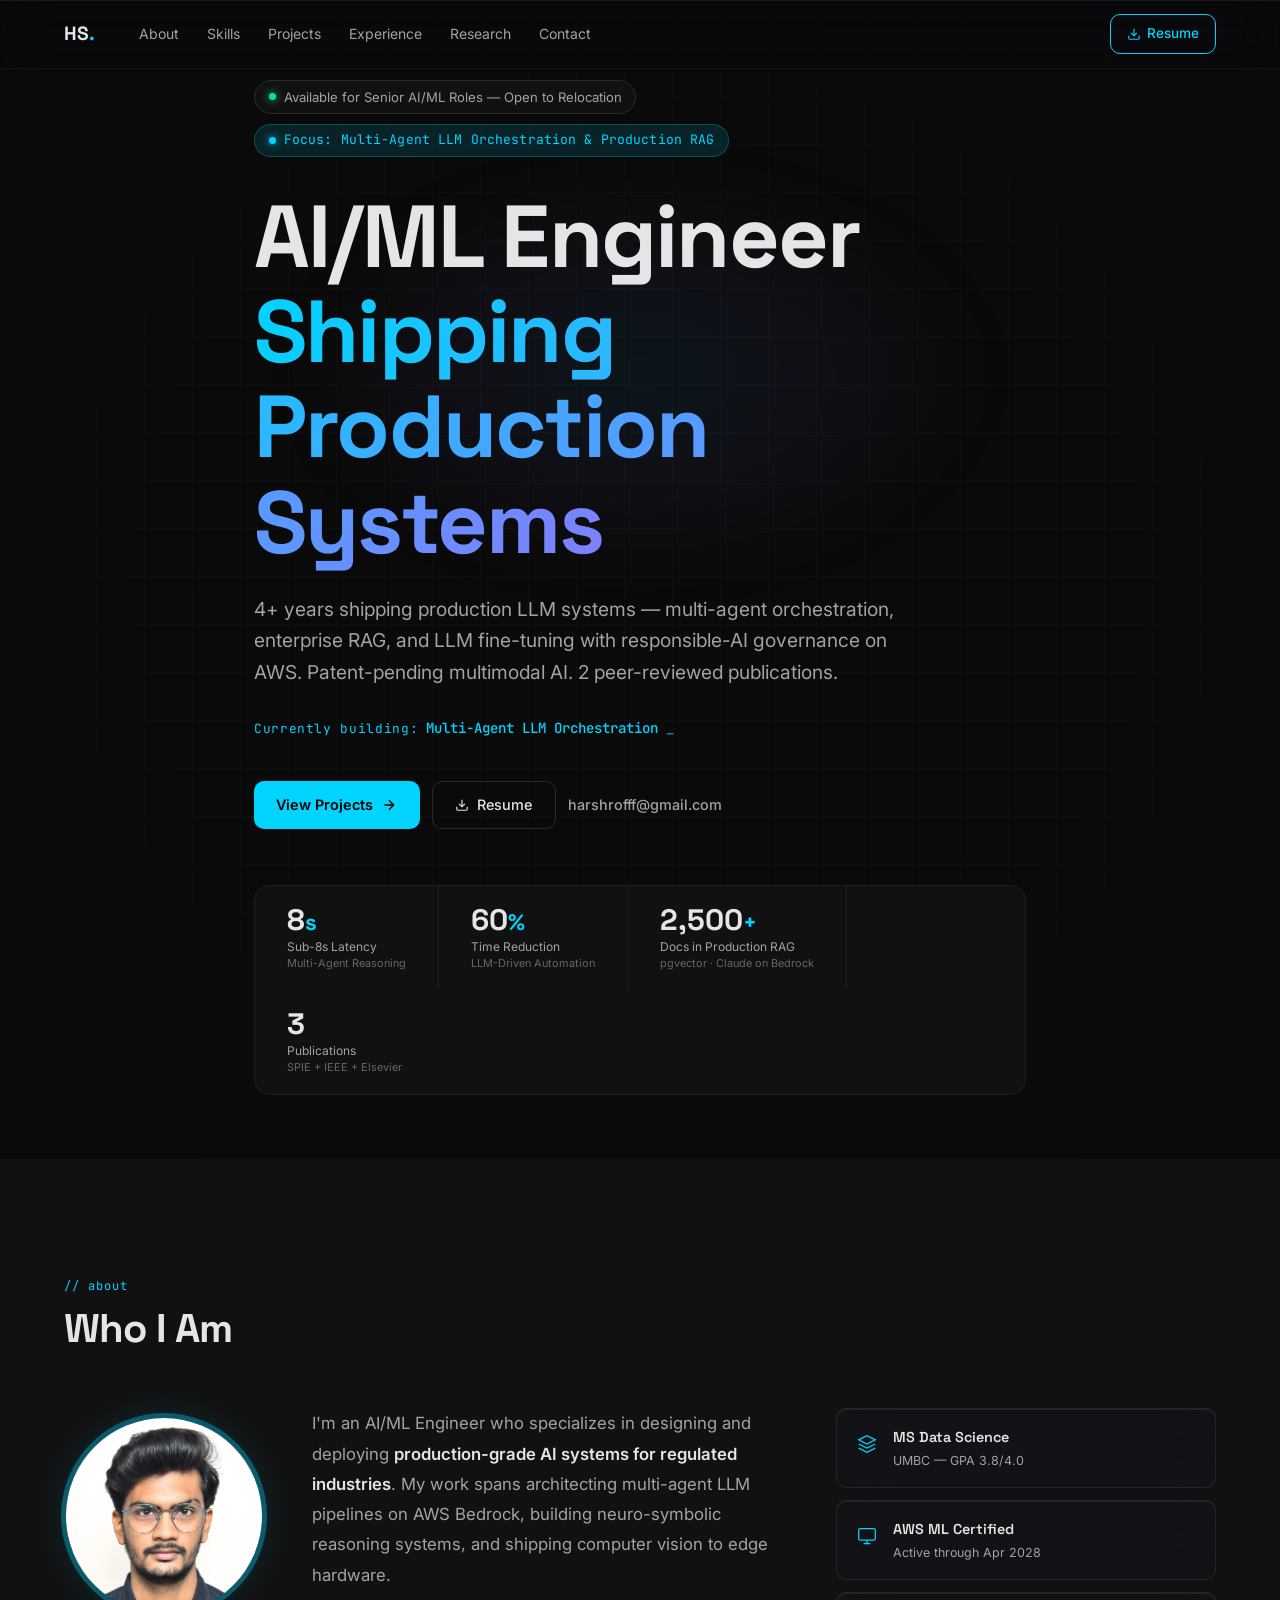
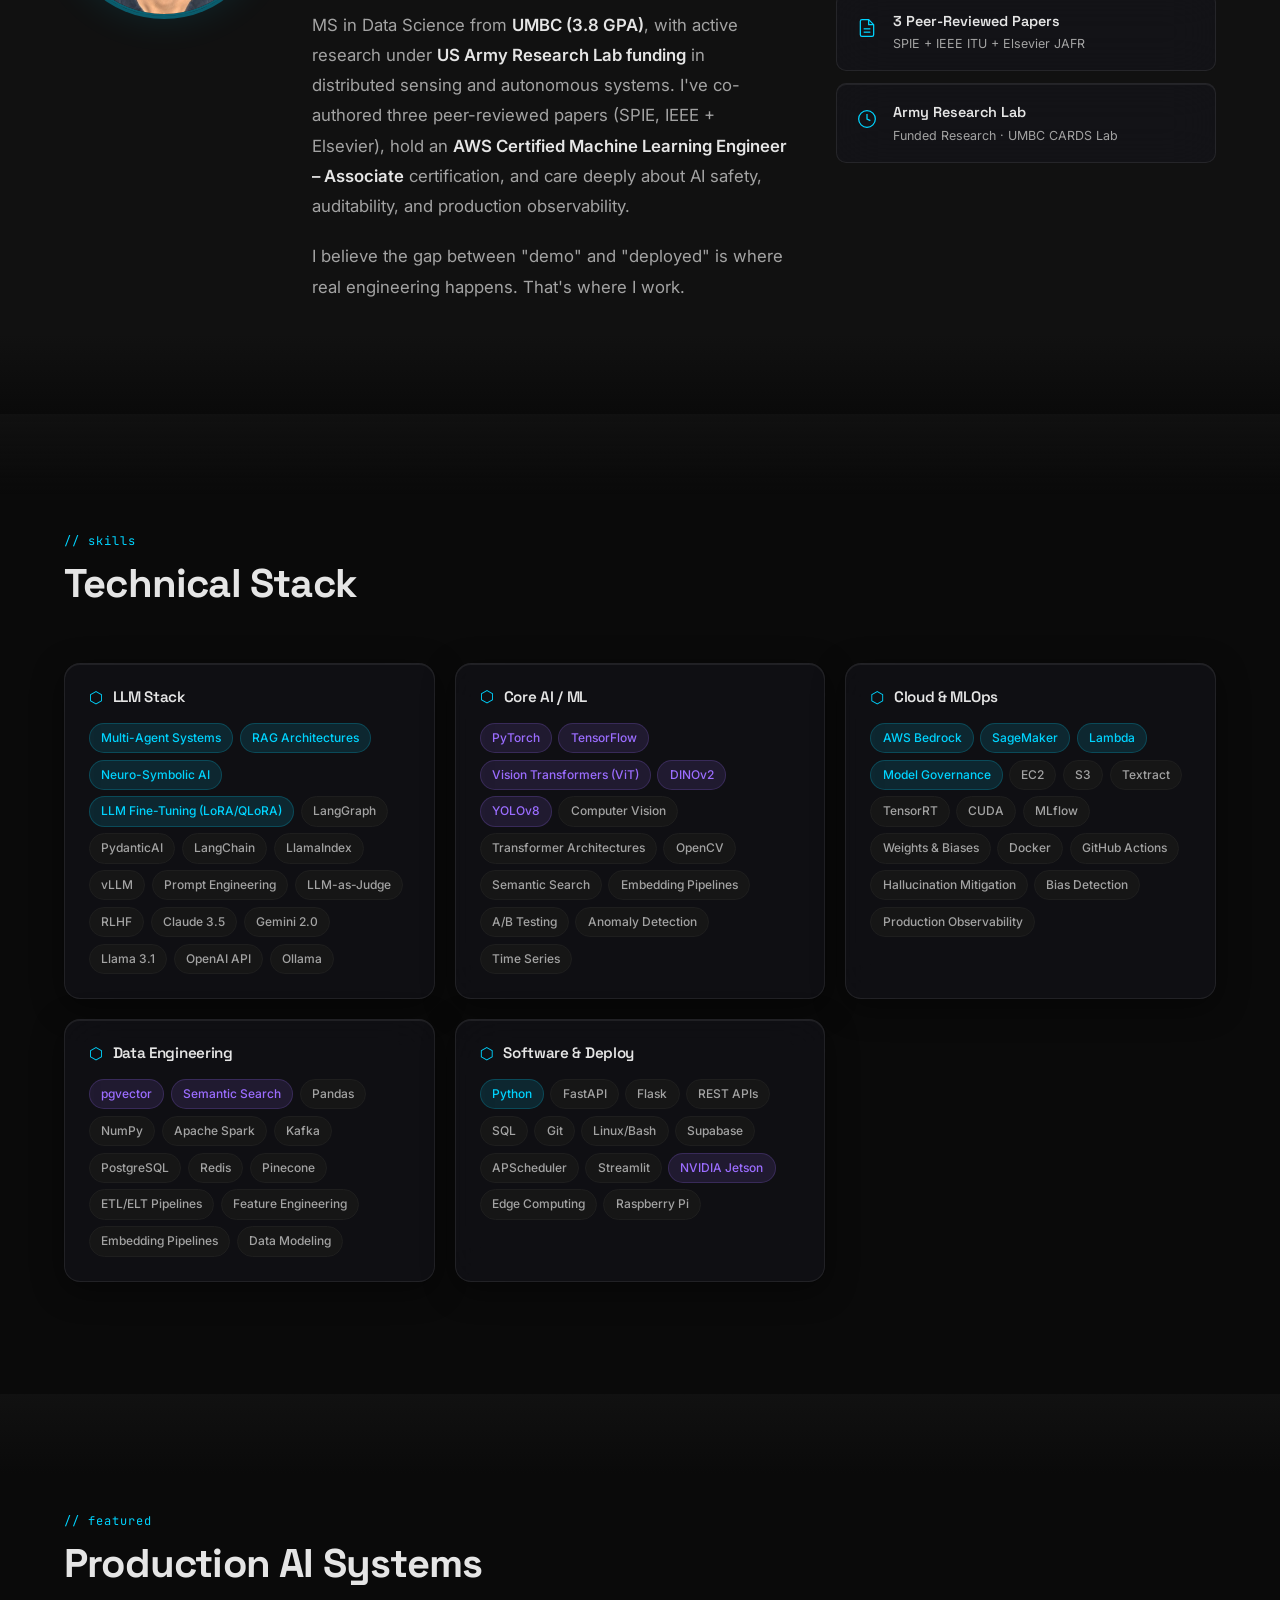
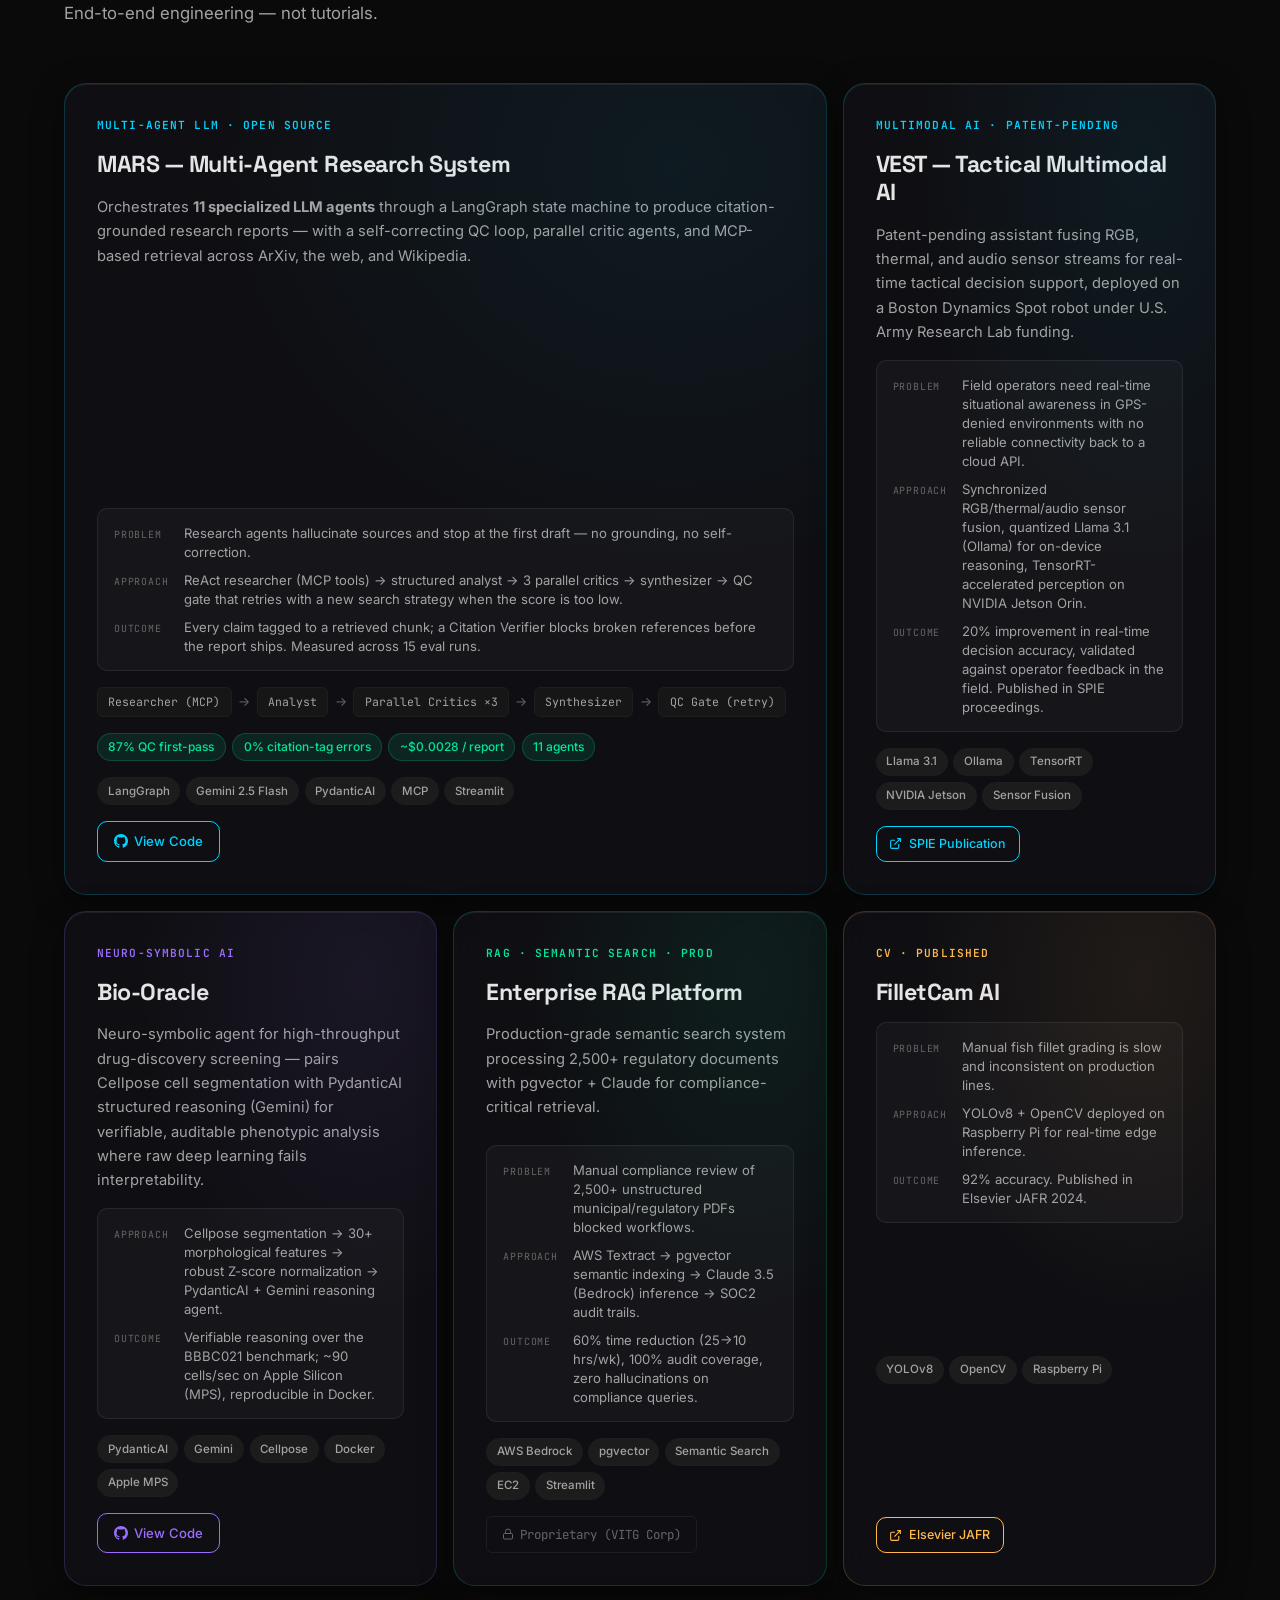
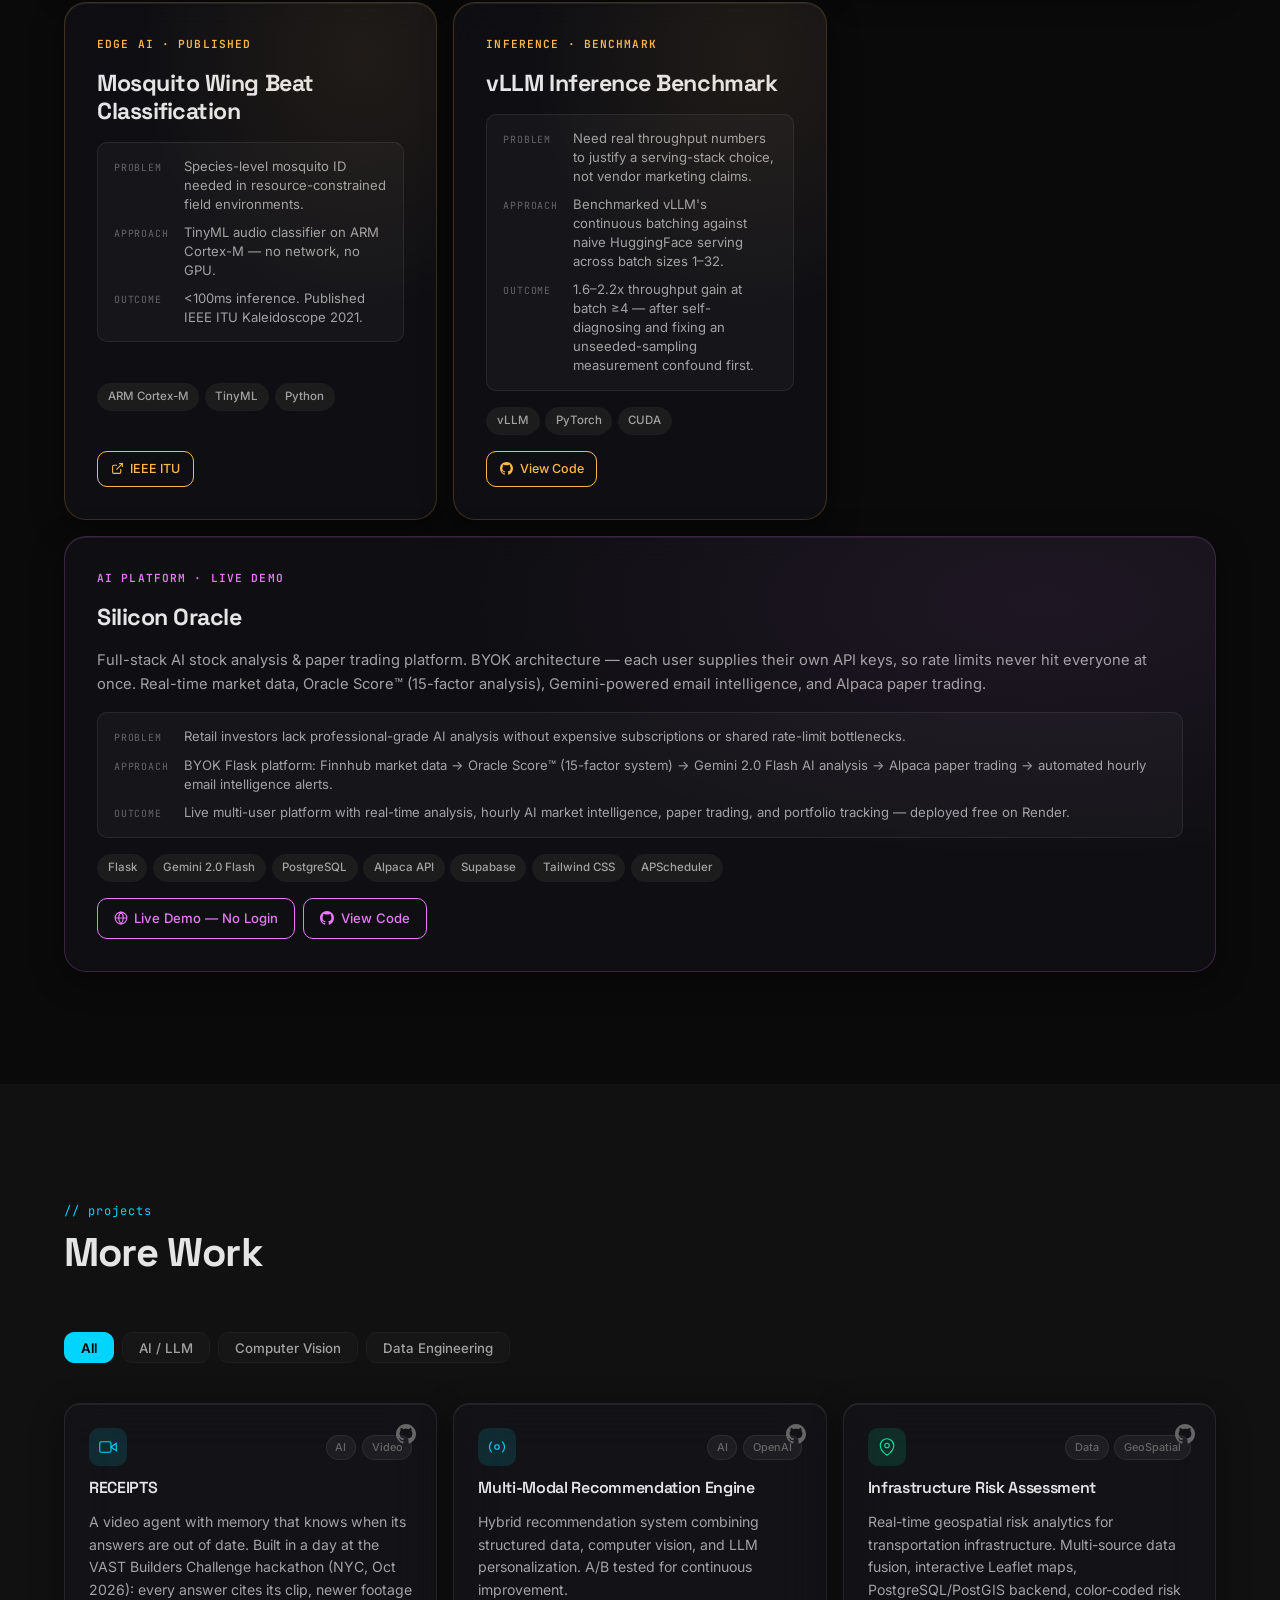
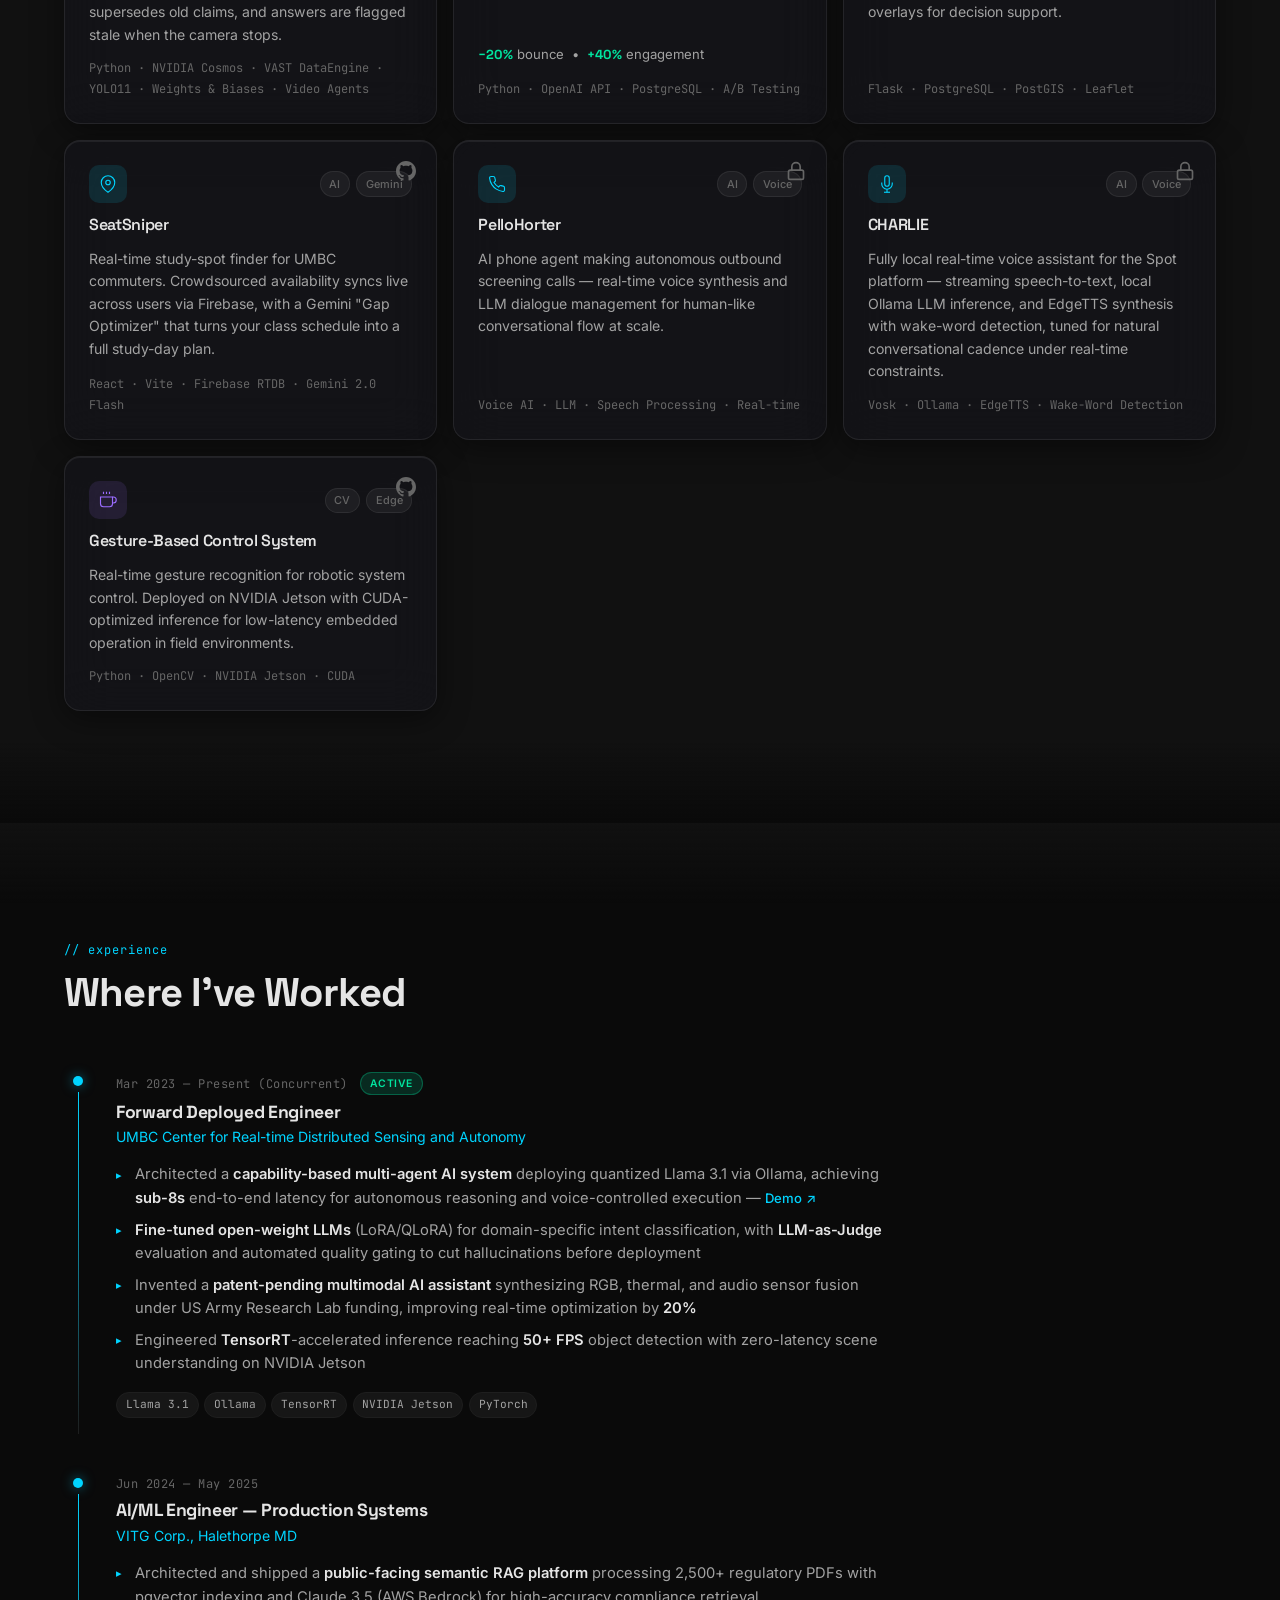
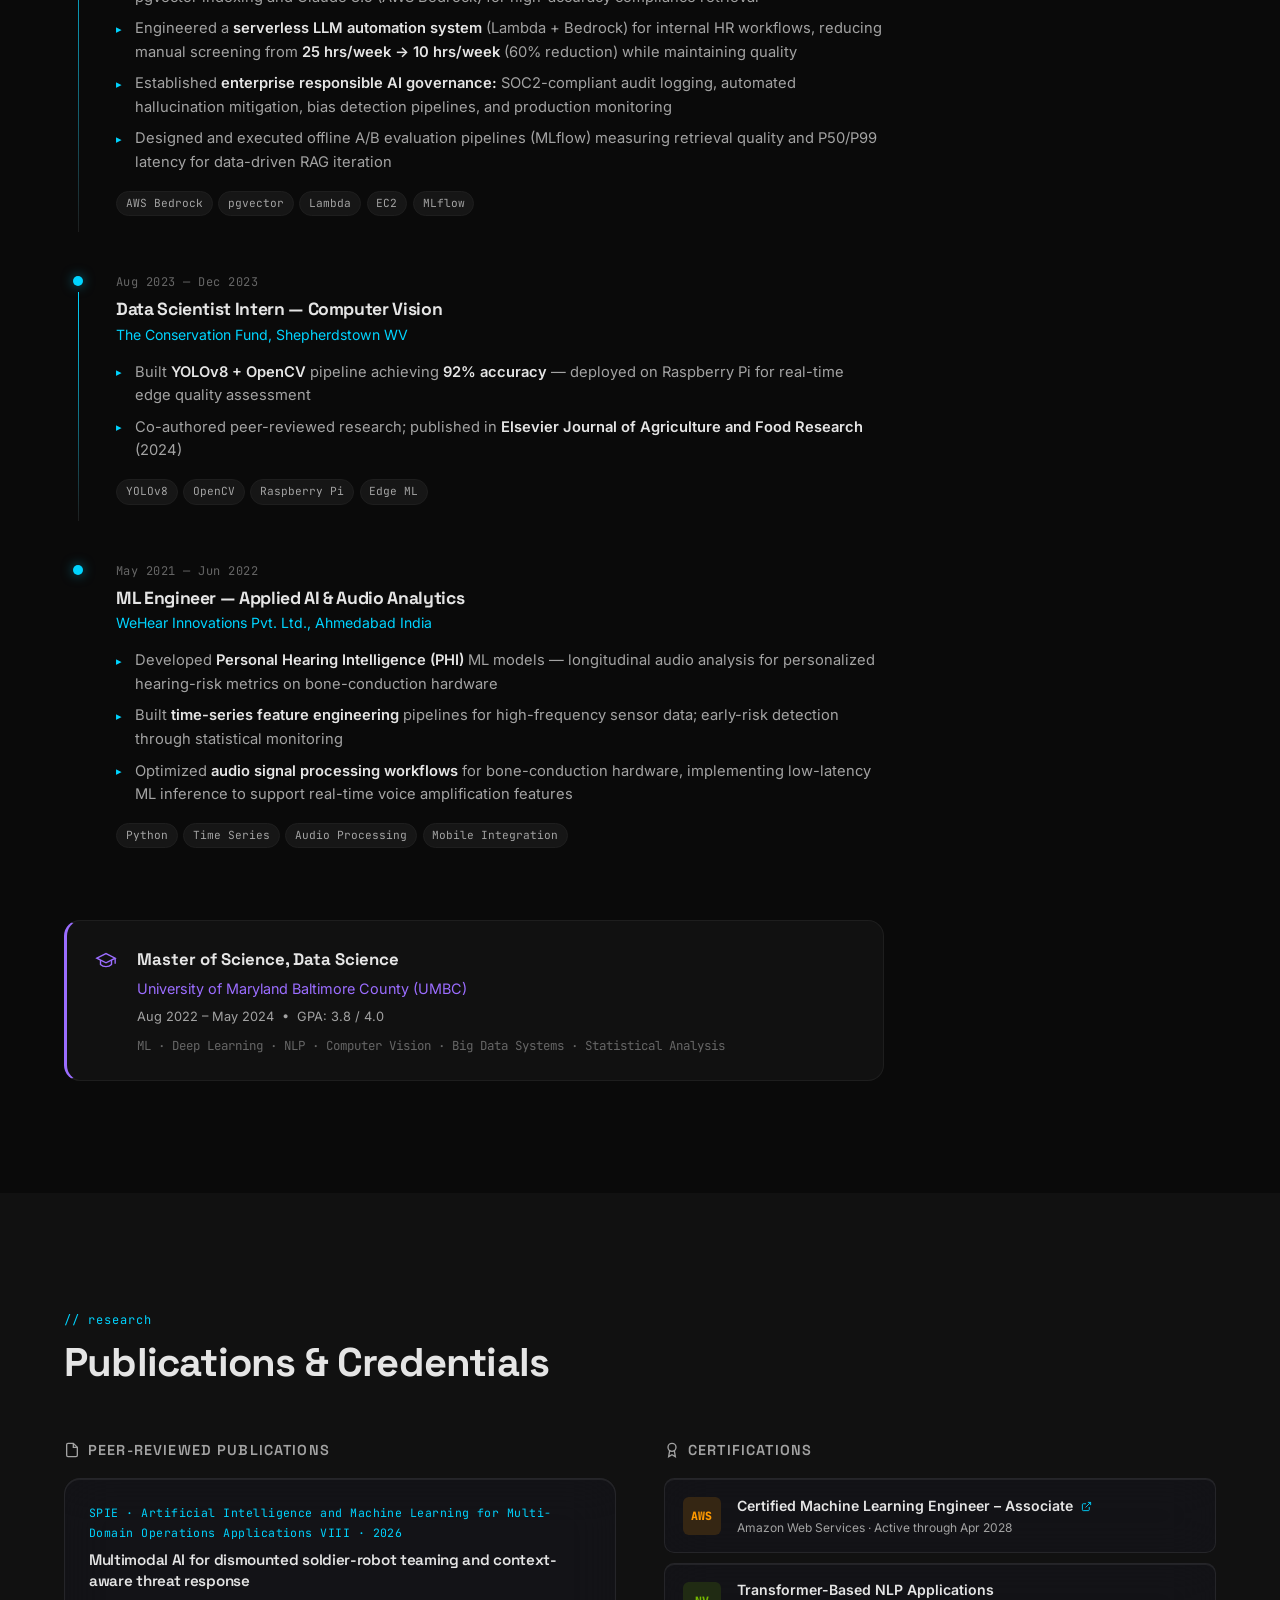
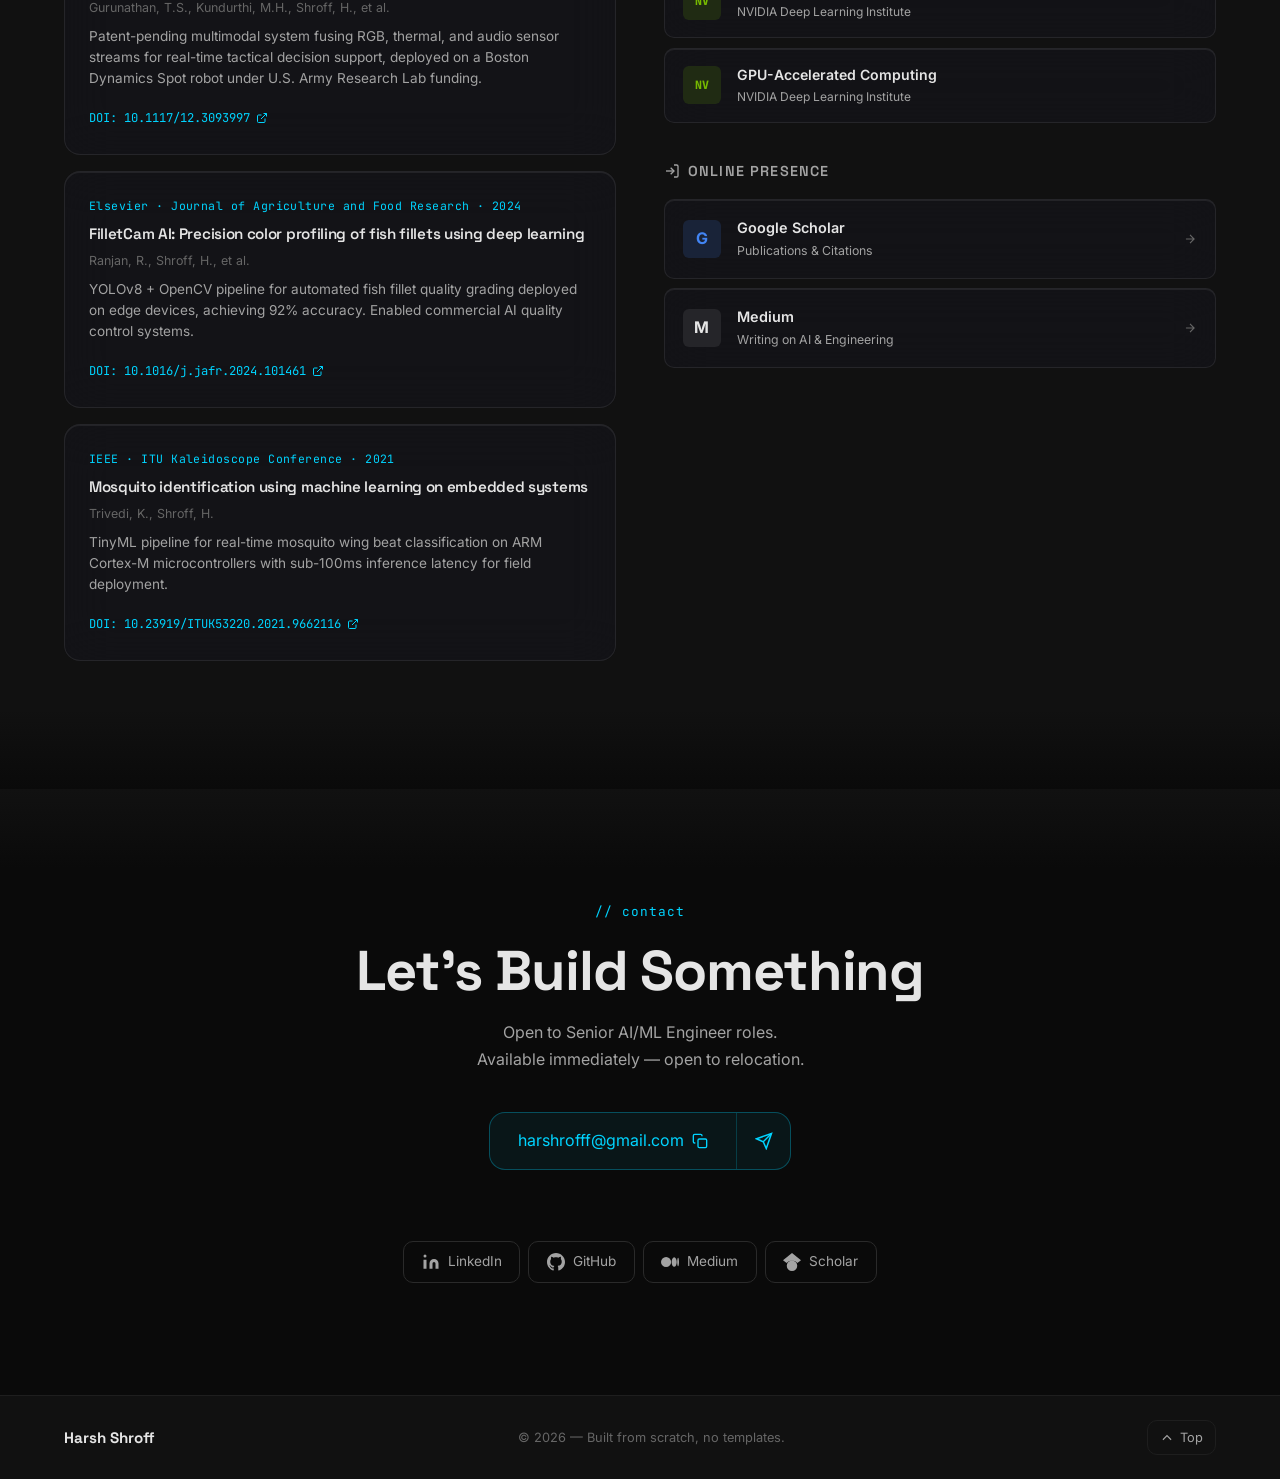
==== commit 7d758e70: "Shorten RECEIPTS card to match grid" ====
--- a/index.html
+++ b/index.html
@@ -701,12 +701,9 @@
           </div>
           <h3 class="project-card-title">RECEIPTS</h3>
           <p class="project-card-desc">
-            A video agent with memory that knows when its answers are out of date. Built in one day
-            with two teammates at the Real-Time Video Agents Hack NYC (VAST Builders Challenge, Oct 2026).
-            NVIDIA Cosmos Reason captions each segment through VAST DataEngine; captions become claims
-            with provenance, newer contradicting footage supersedes old claims (kept and audited), and
-            answers cite the exact clip or flag STALE when the footage stops. Evaluated on hand-labeled
-            footage filmed at the venue.
+            A video agent with memory that knows when its answers are out of date. Built in a day at the
+            VAST Builders Challenge hackathon (NYC, Oct 2026): every answer cites its clip, newer footage
+            supersedes old claims, and answers are flagged stale when the camera stops.
           </p>
           <div class="project-stack">Python · NVIDIA Cosmos · VAST DataEngine · YOLO11 · Weights &amp; Biases · Video Agents</div>
           <a href="https://github.com/HarshShroff/receipts-vast-hack" target="_blank" rel="noopener noreferrer" class="project-link" aria-label="View code">
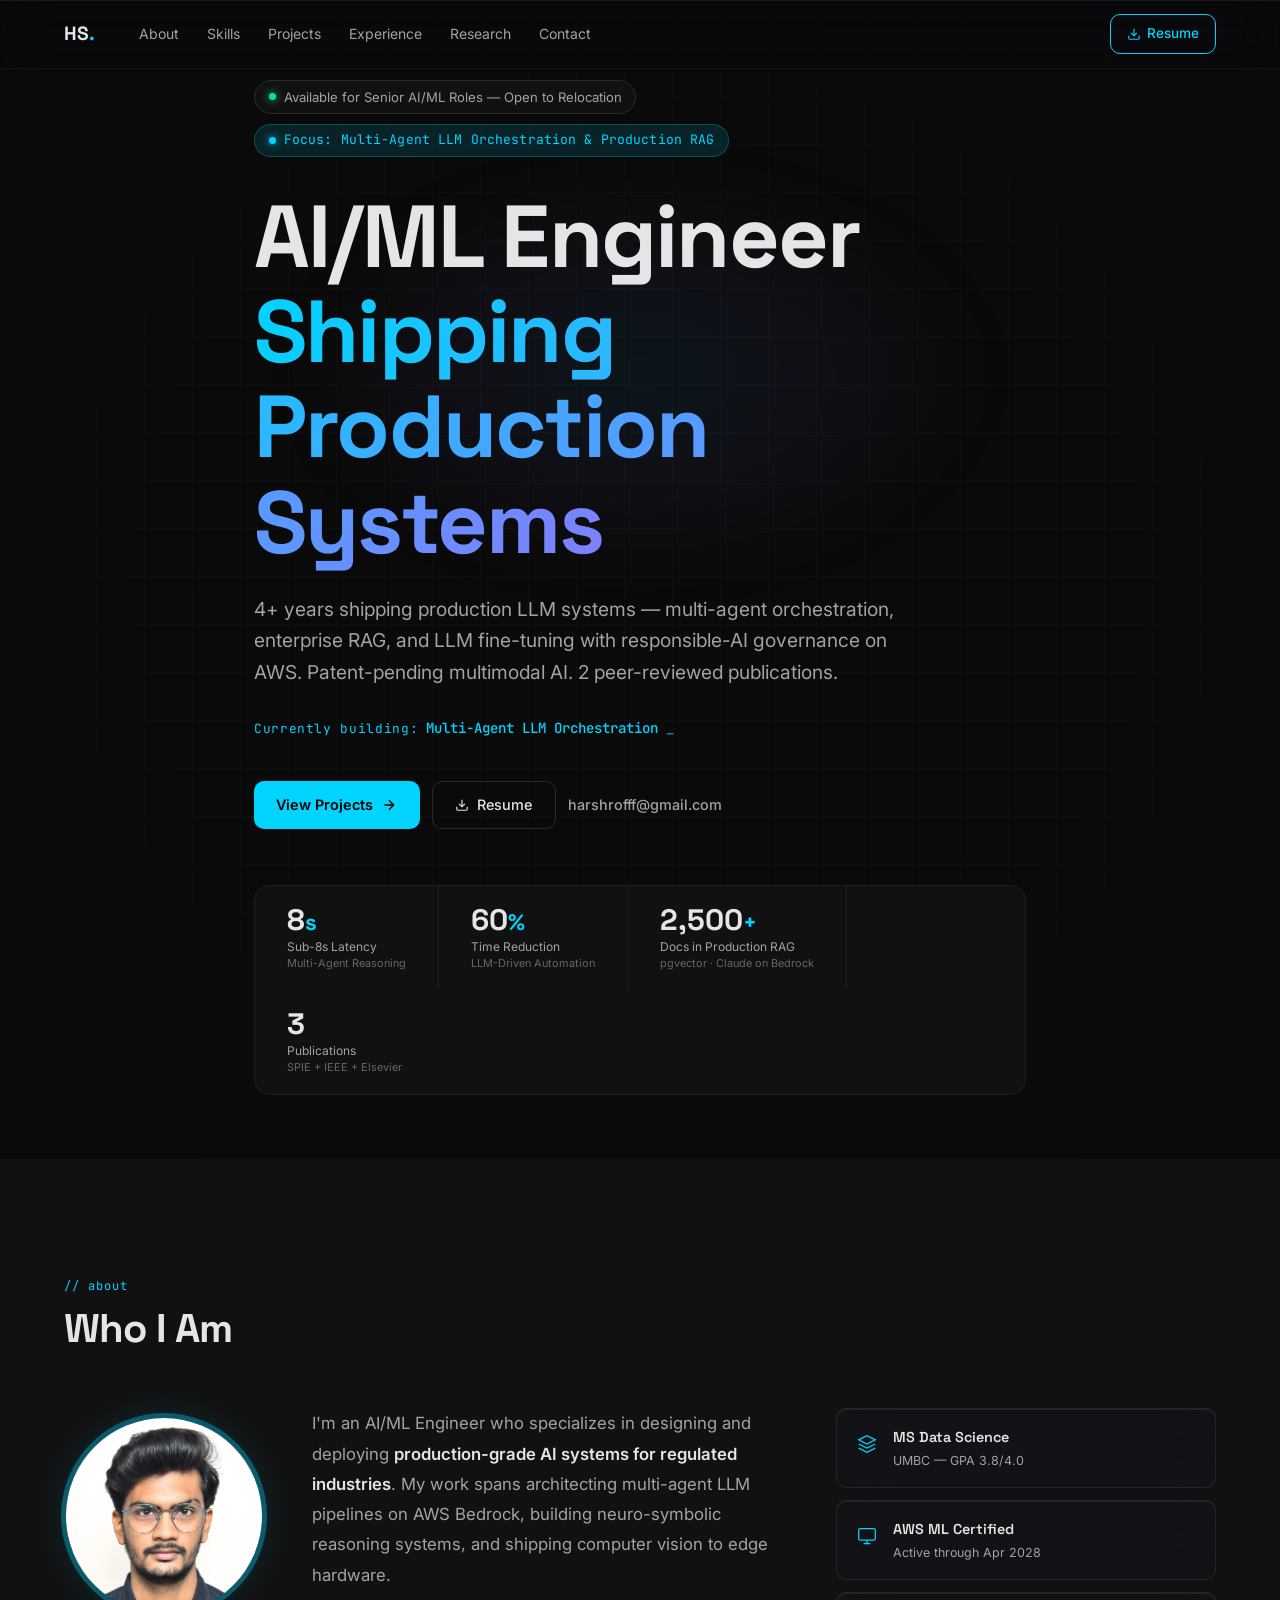
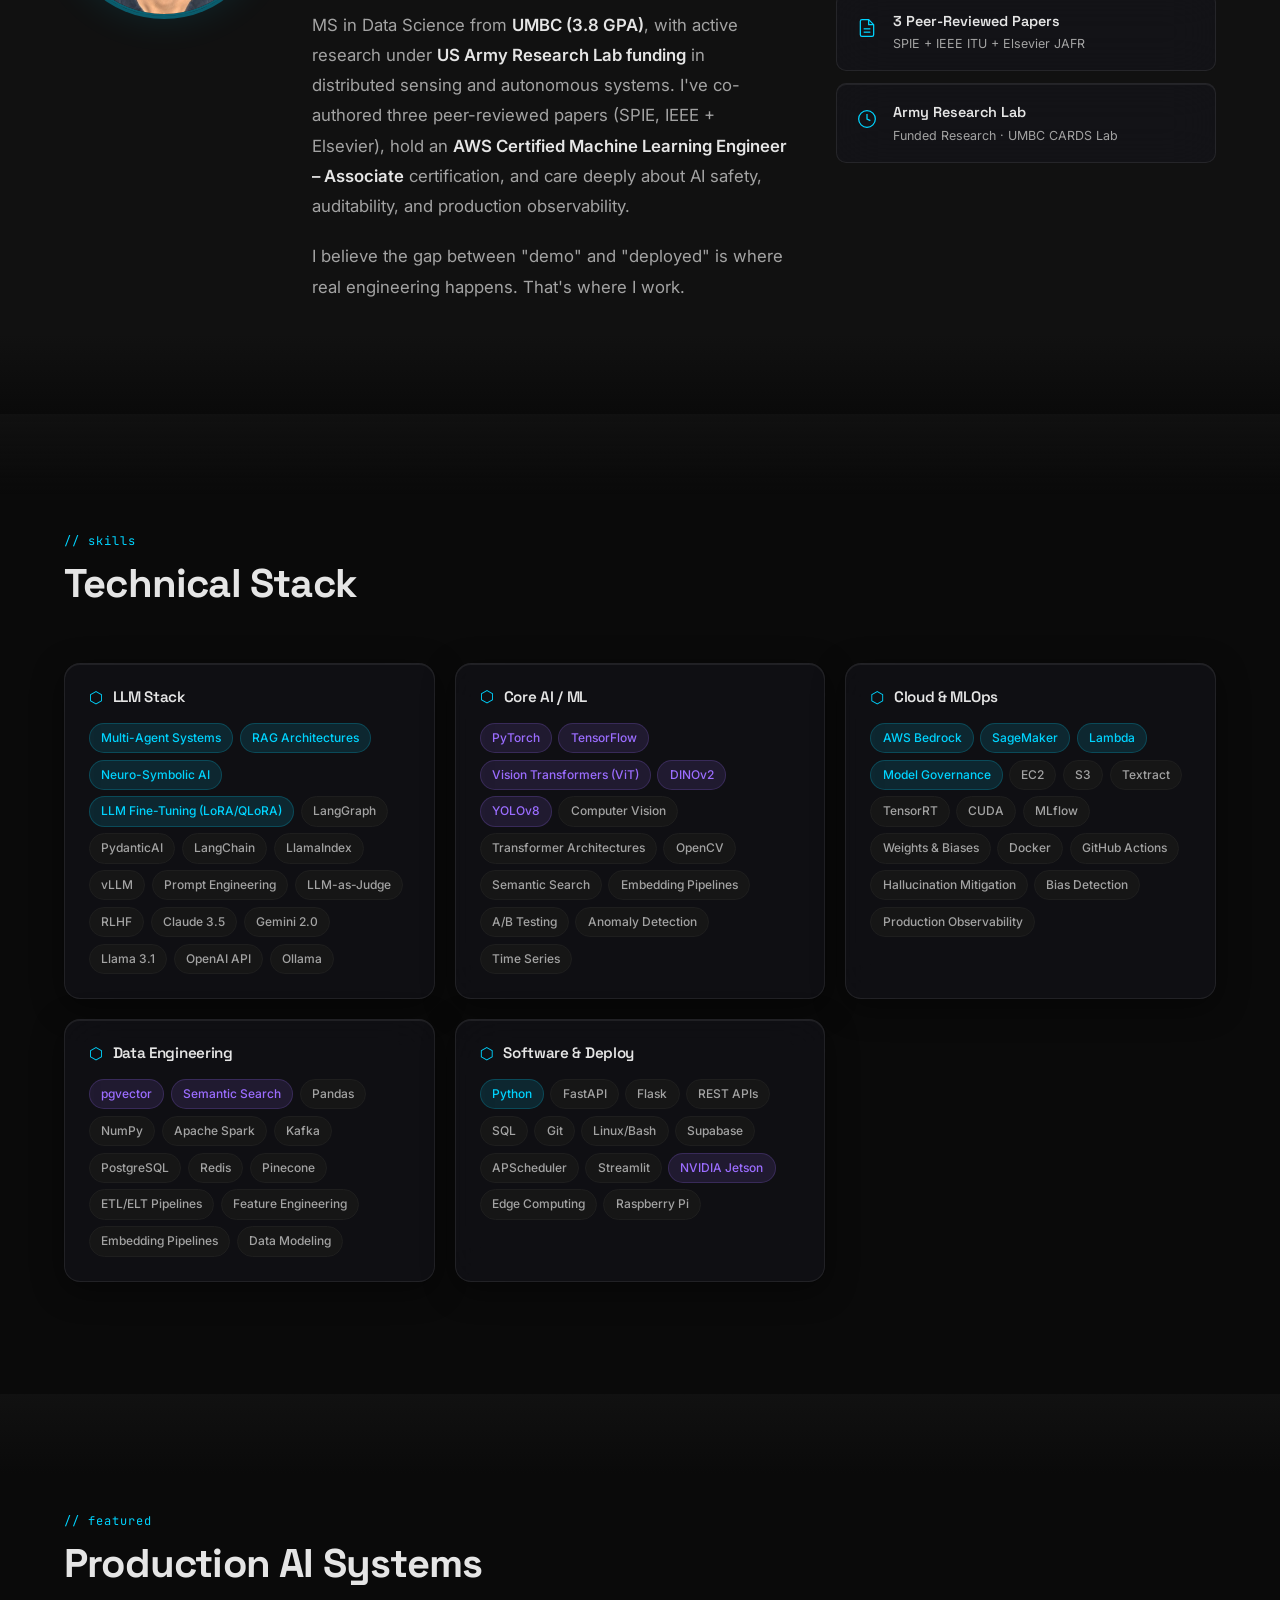
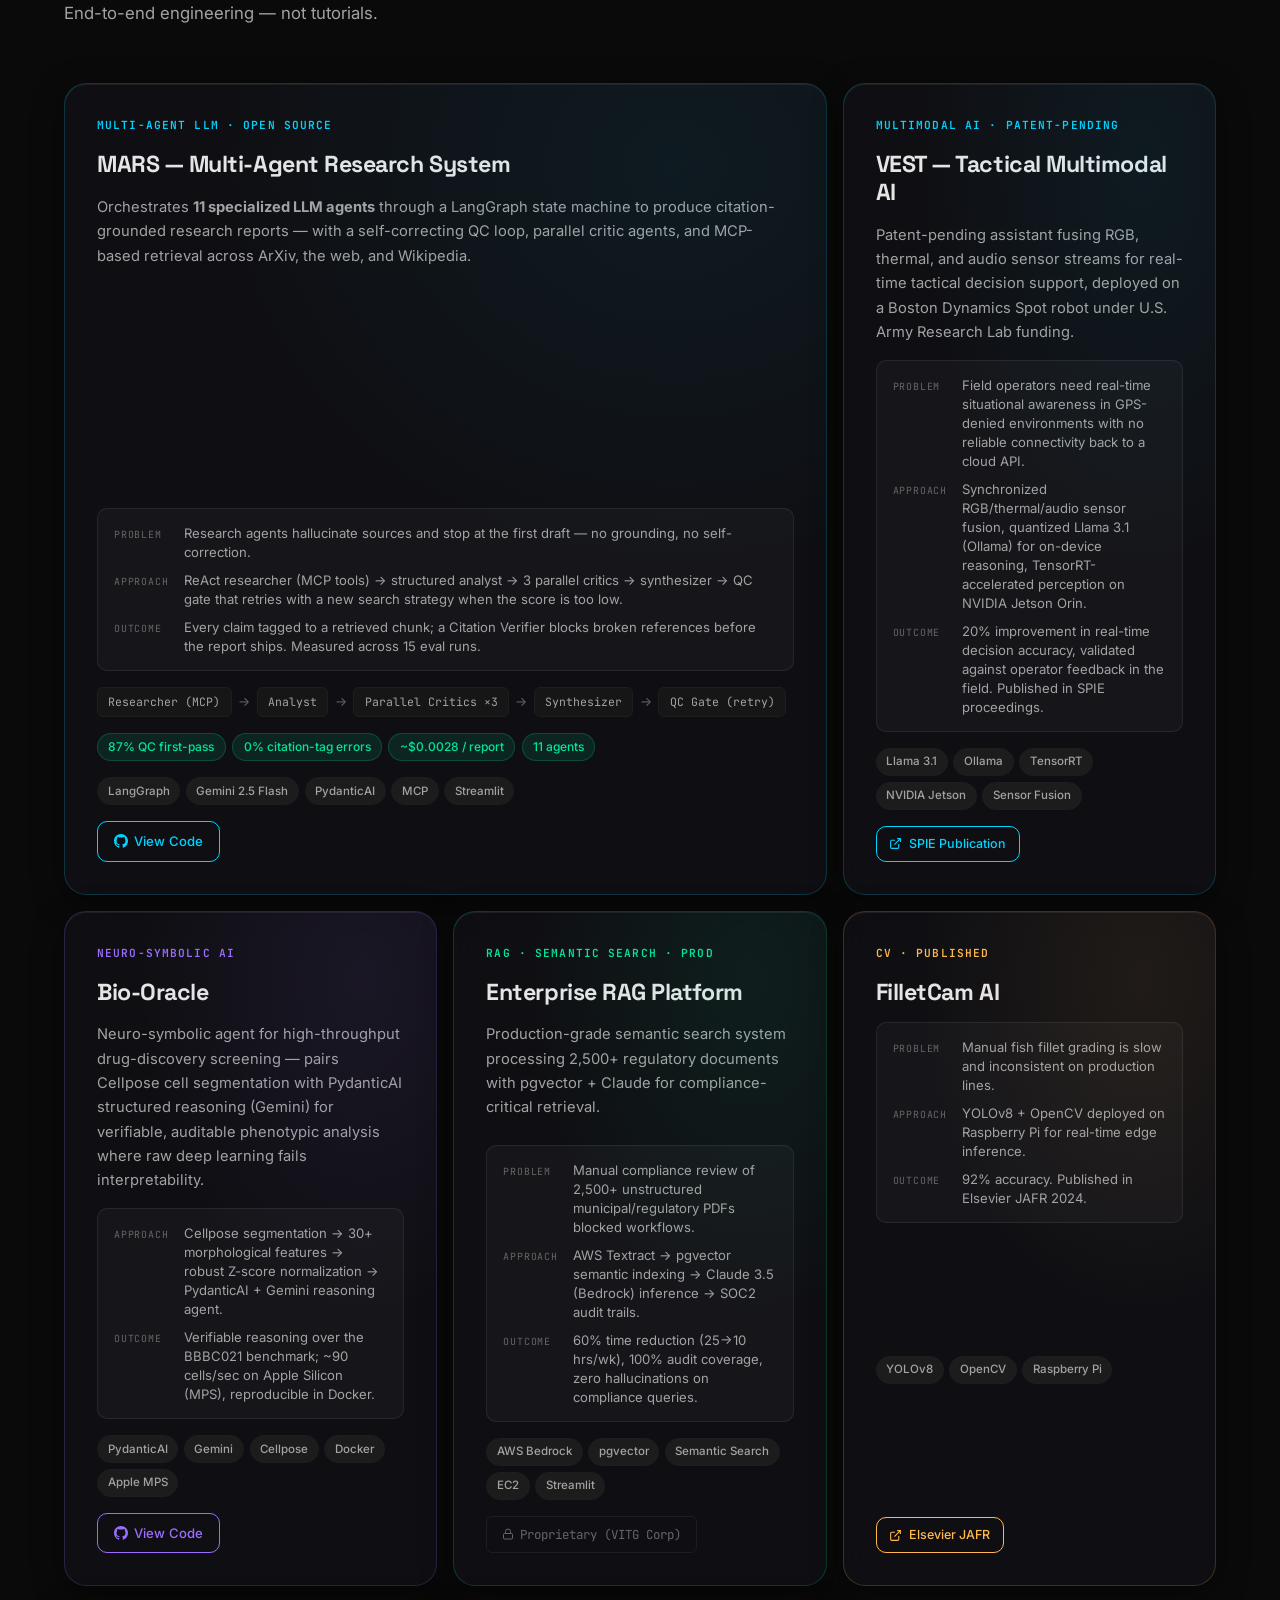
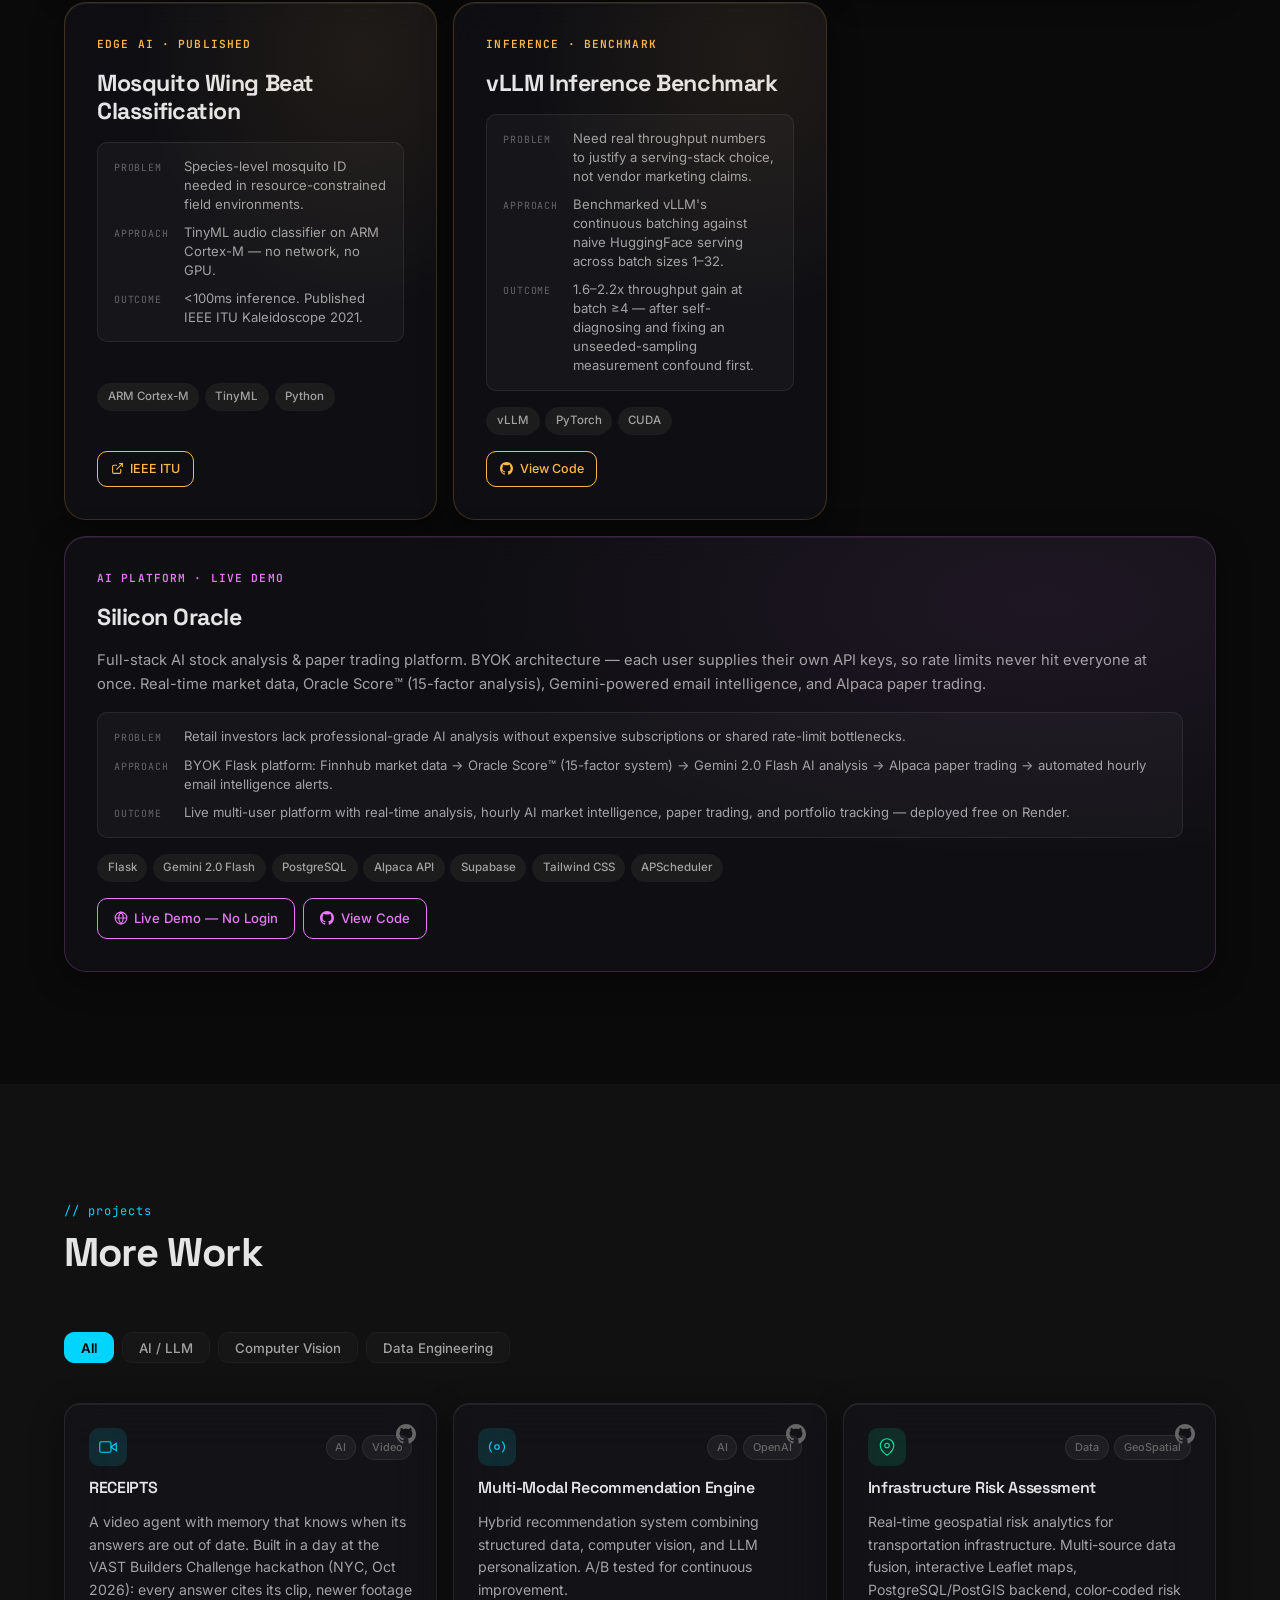
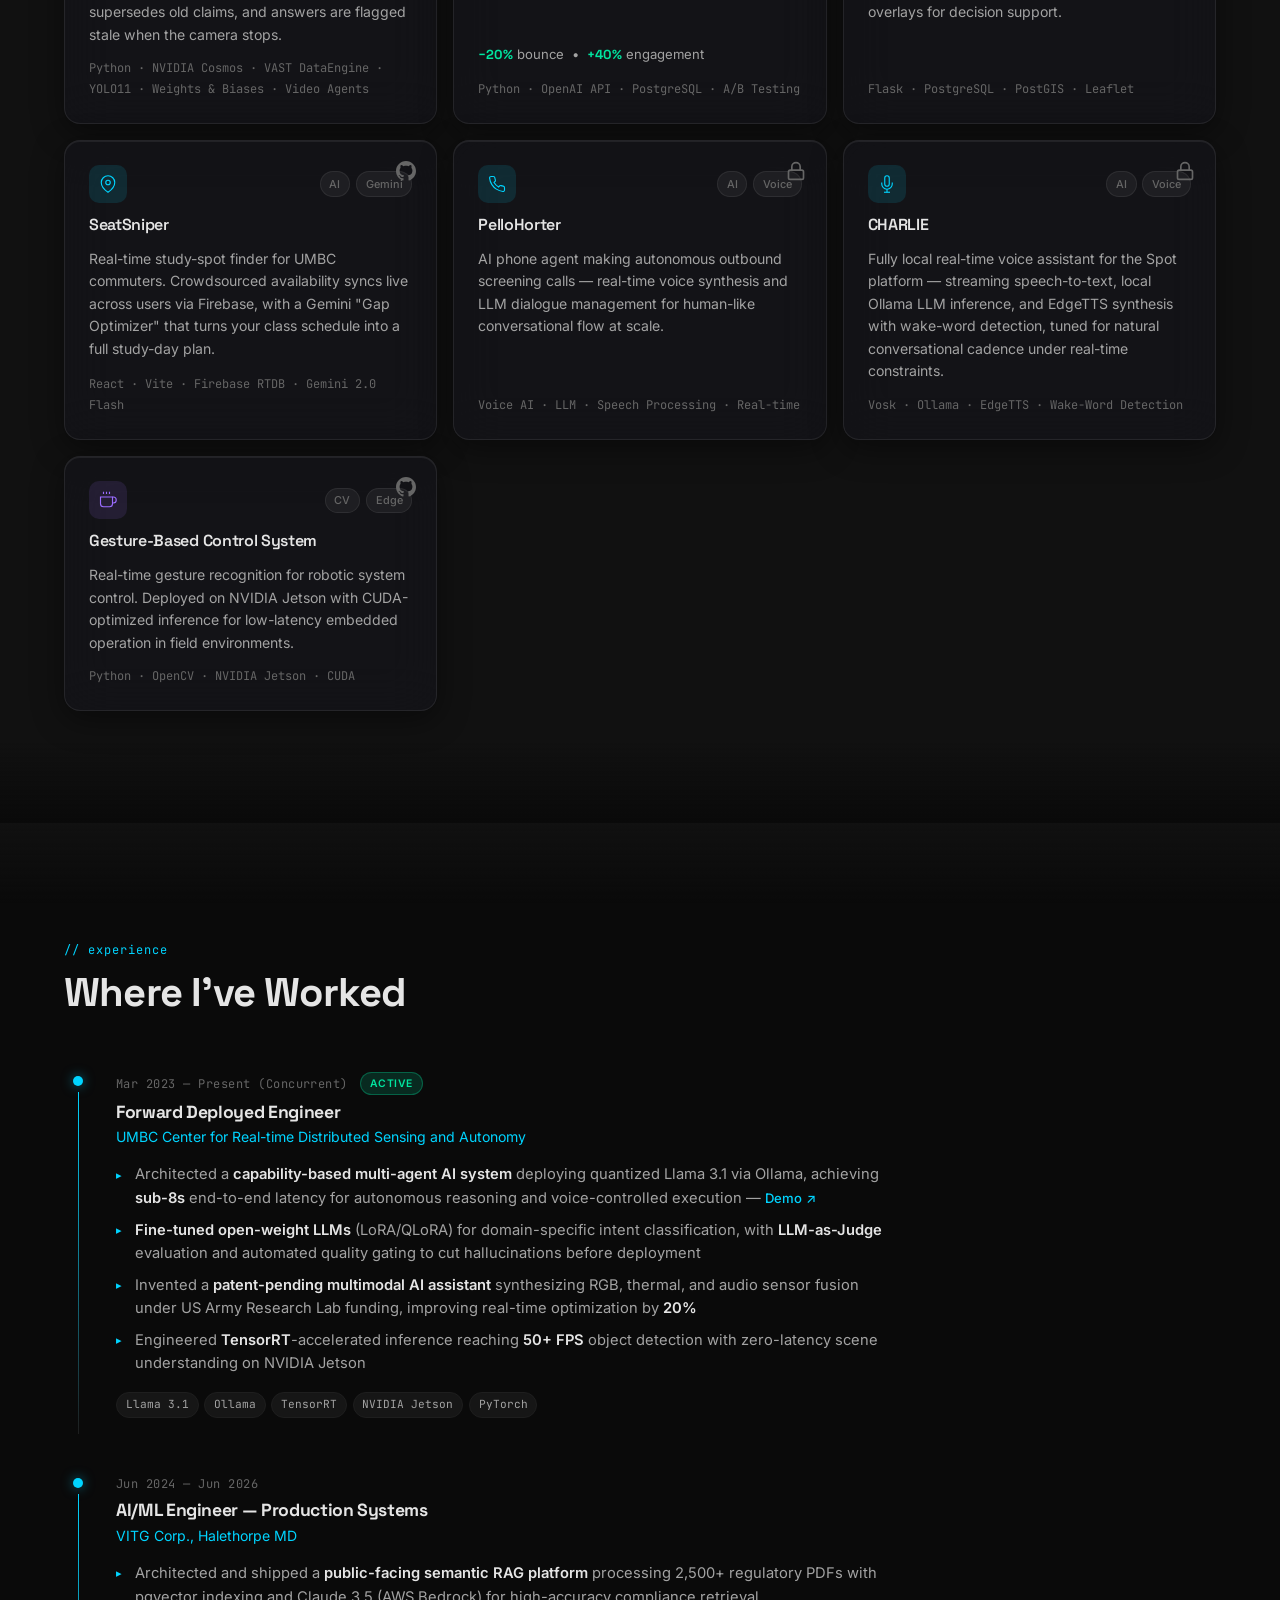
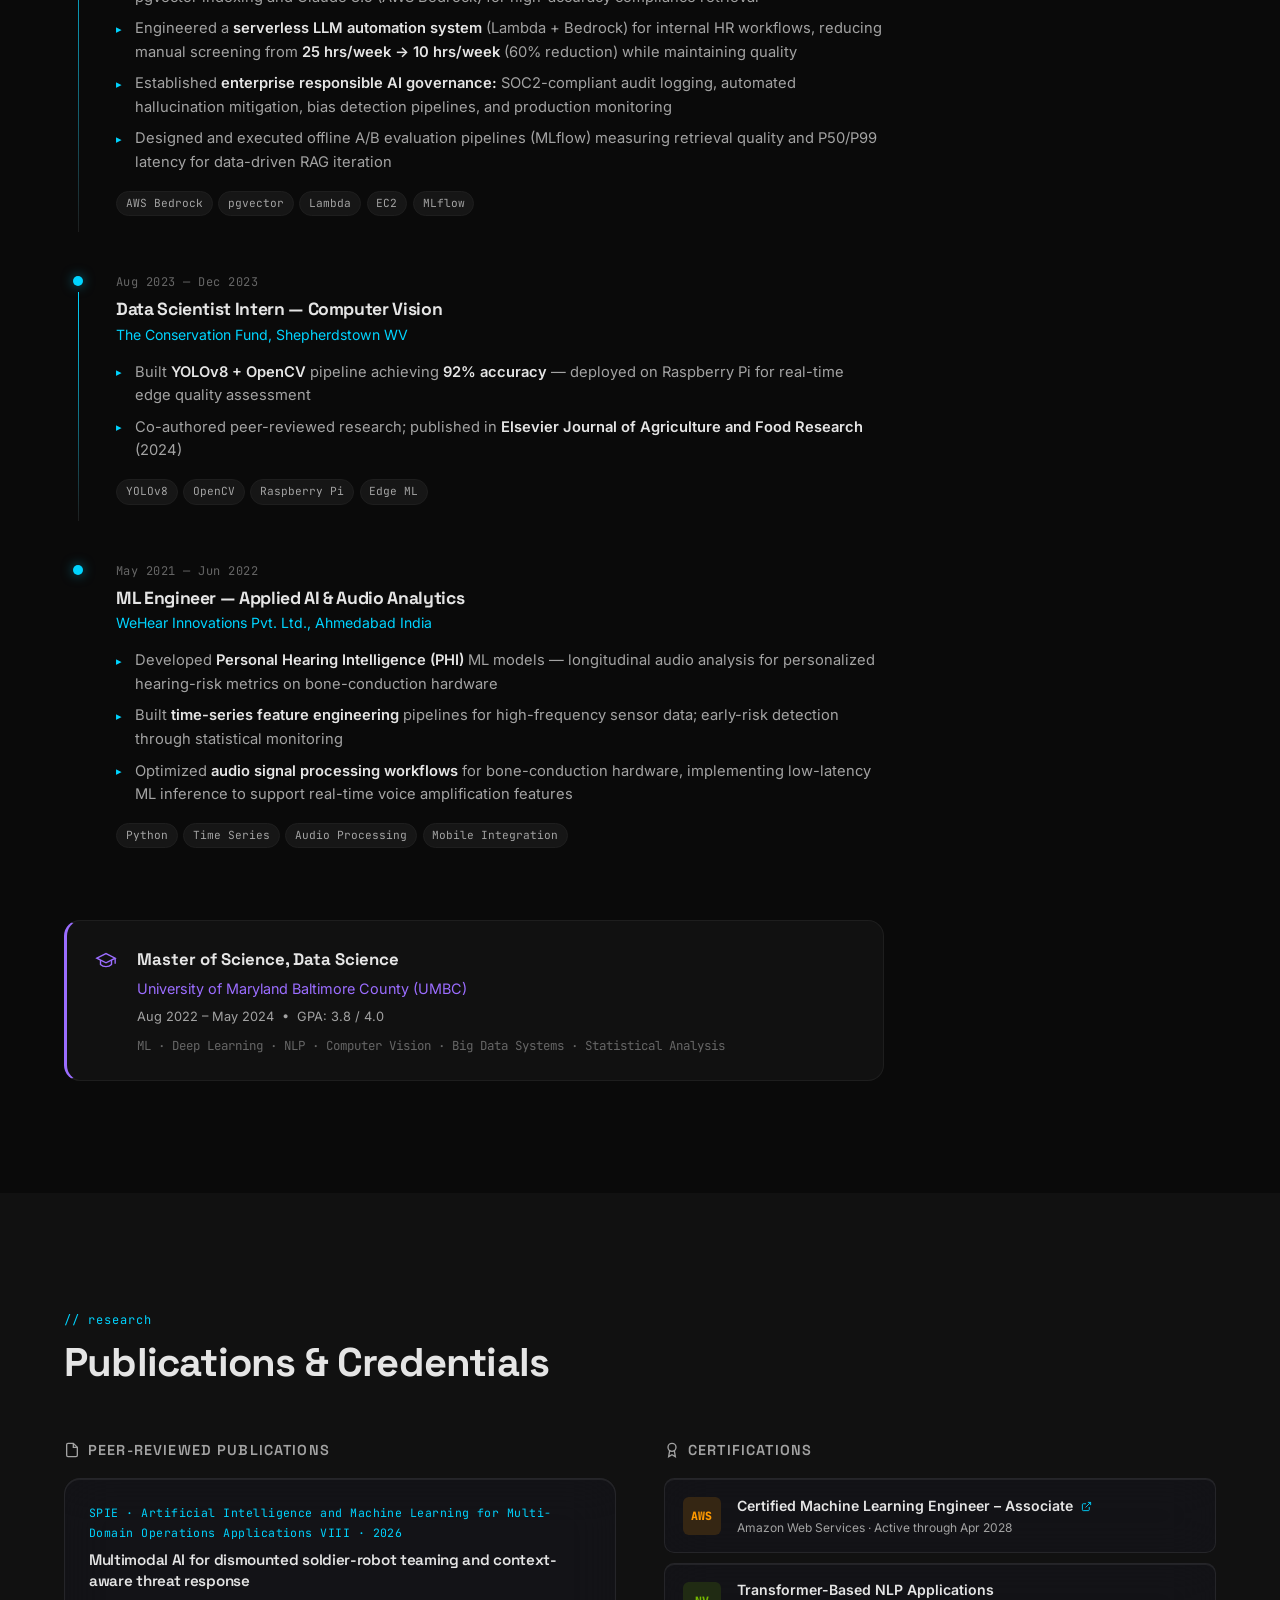
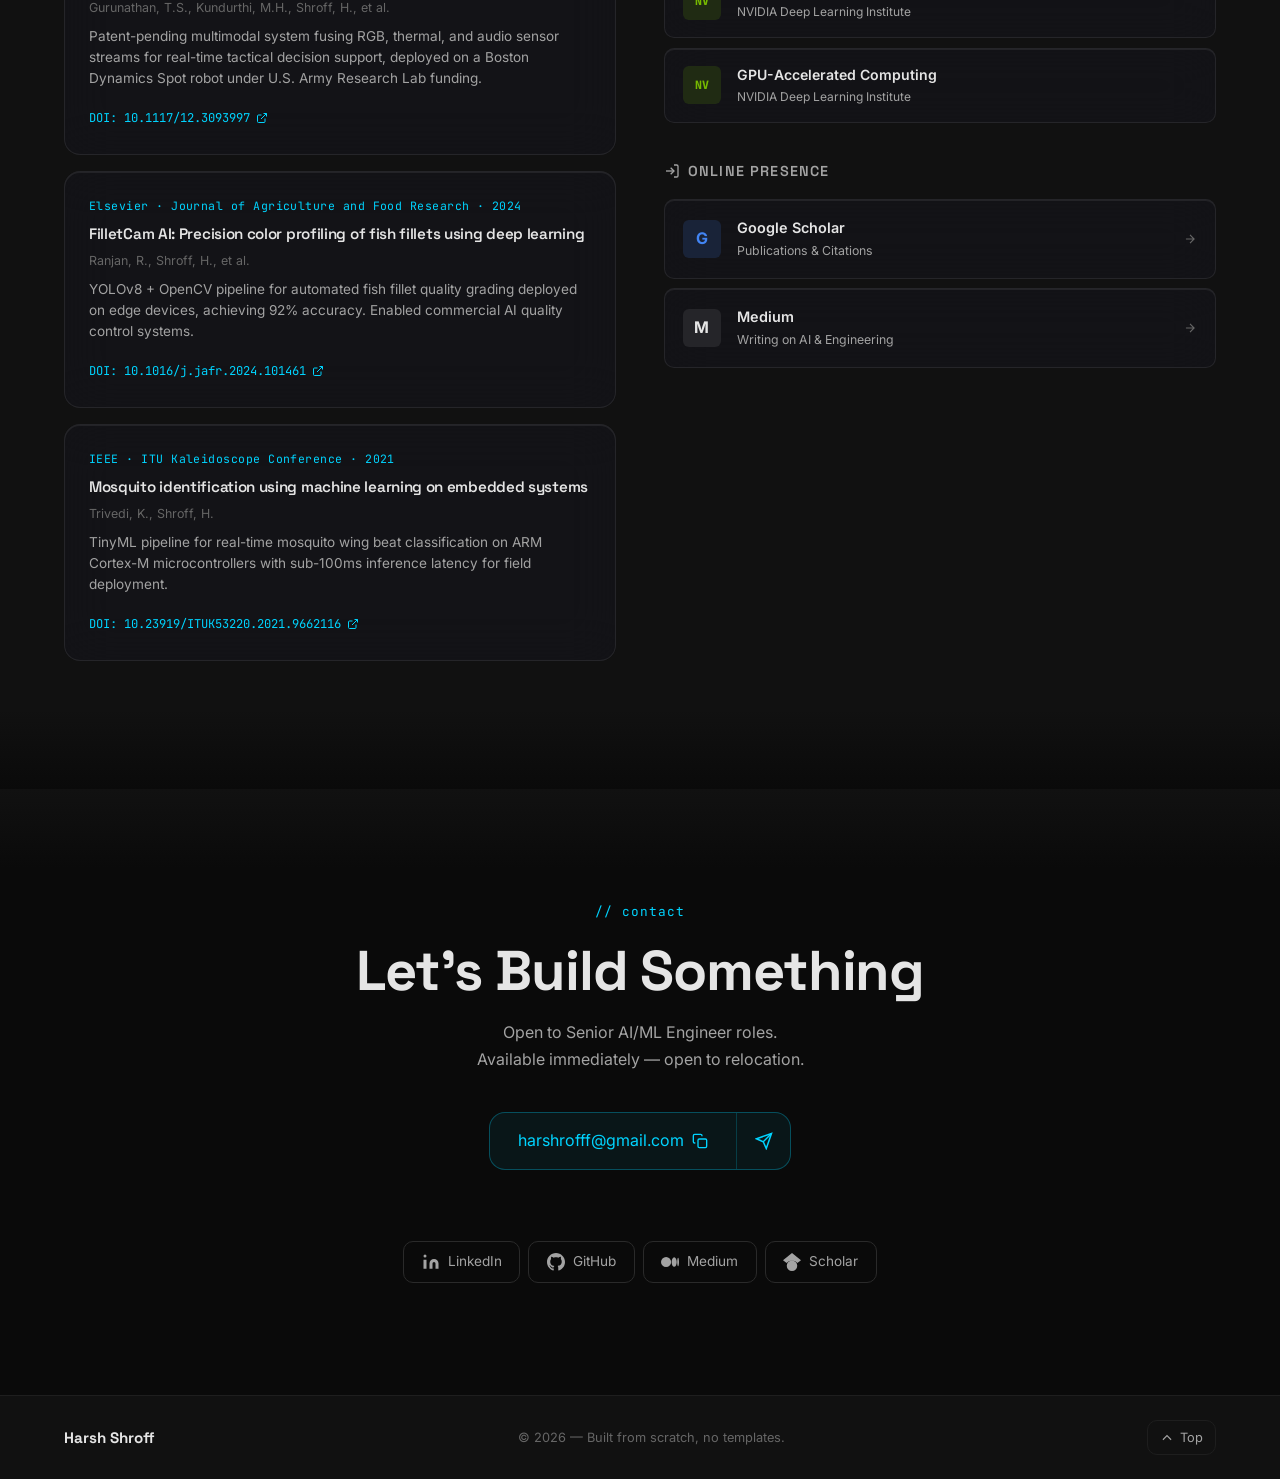
==== commit a4c770e9: "Fix VITG end date to Jun 2026" ====
--- a/index.html
+++ b/index.html
@@ -893,7 +893,7 @@
           </div>
           <div class="timeline-content">
             <div class="timeline-meta">
-              <span class="timeline-period">Jun 2024 &mdash; May 2025</span>
+              <span class="timeline-period">Jun 2024 &mdash; Jun 2026</span>
             </div>
             <h3 class="timeline-role">AI/ML Engineer — Production Systems</h3>
             <div class="timeline-org">VITG Corp., Halethorpe MD</div>
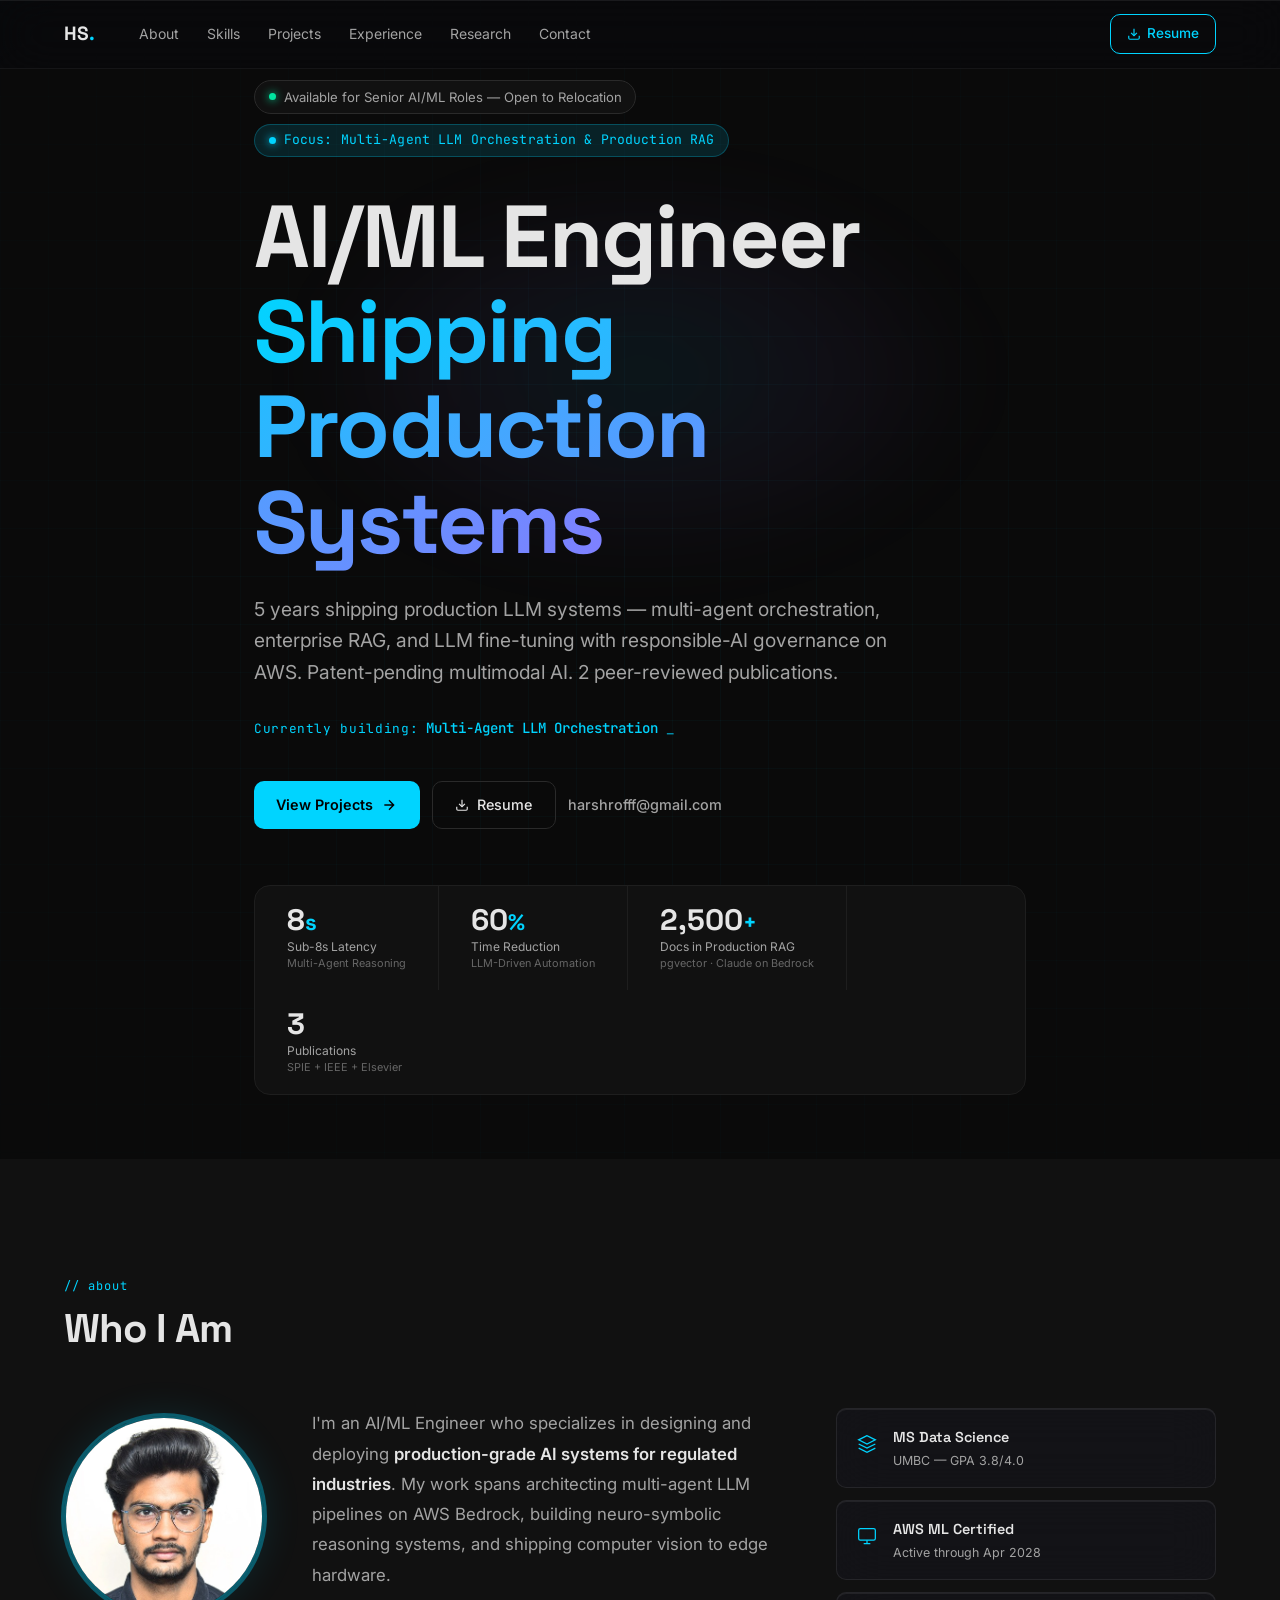
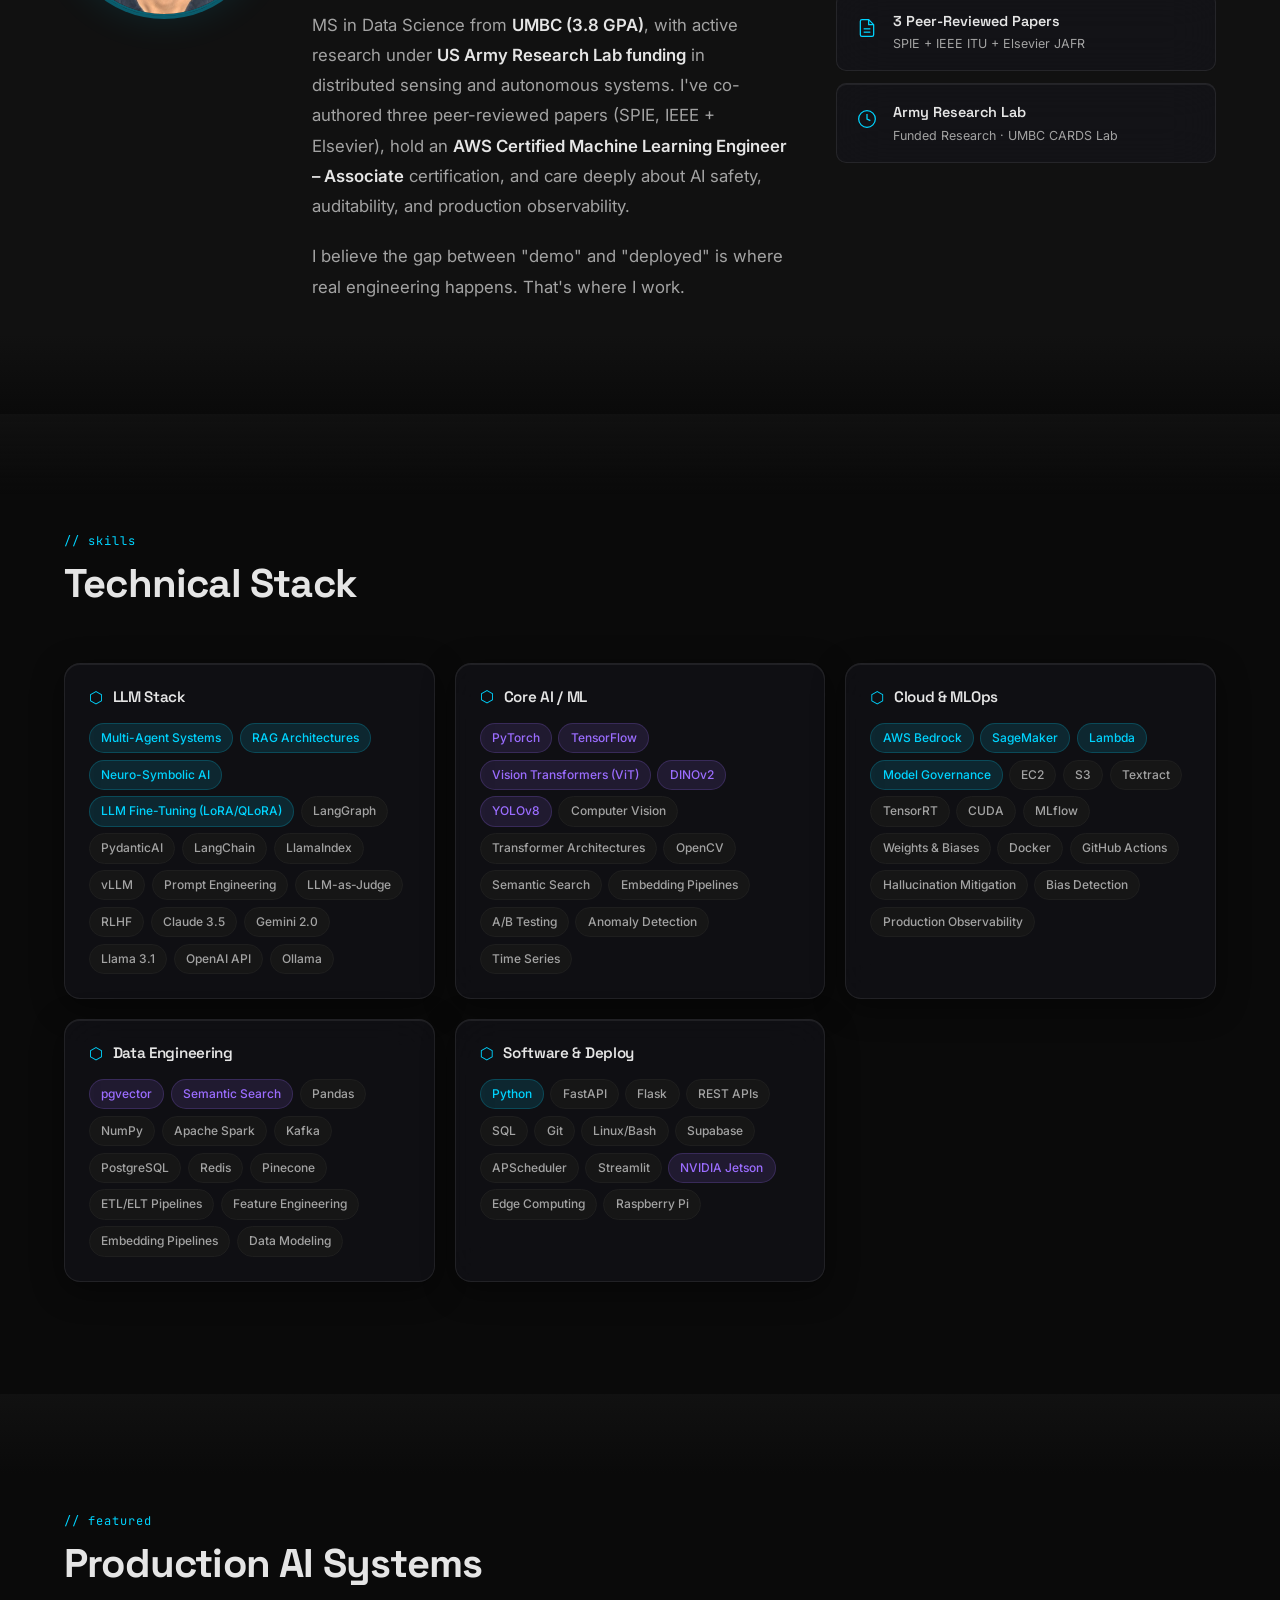
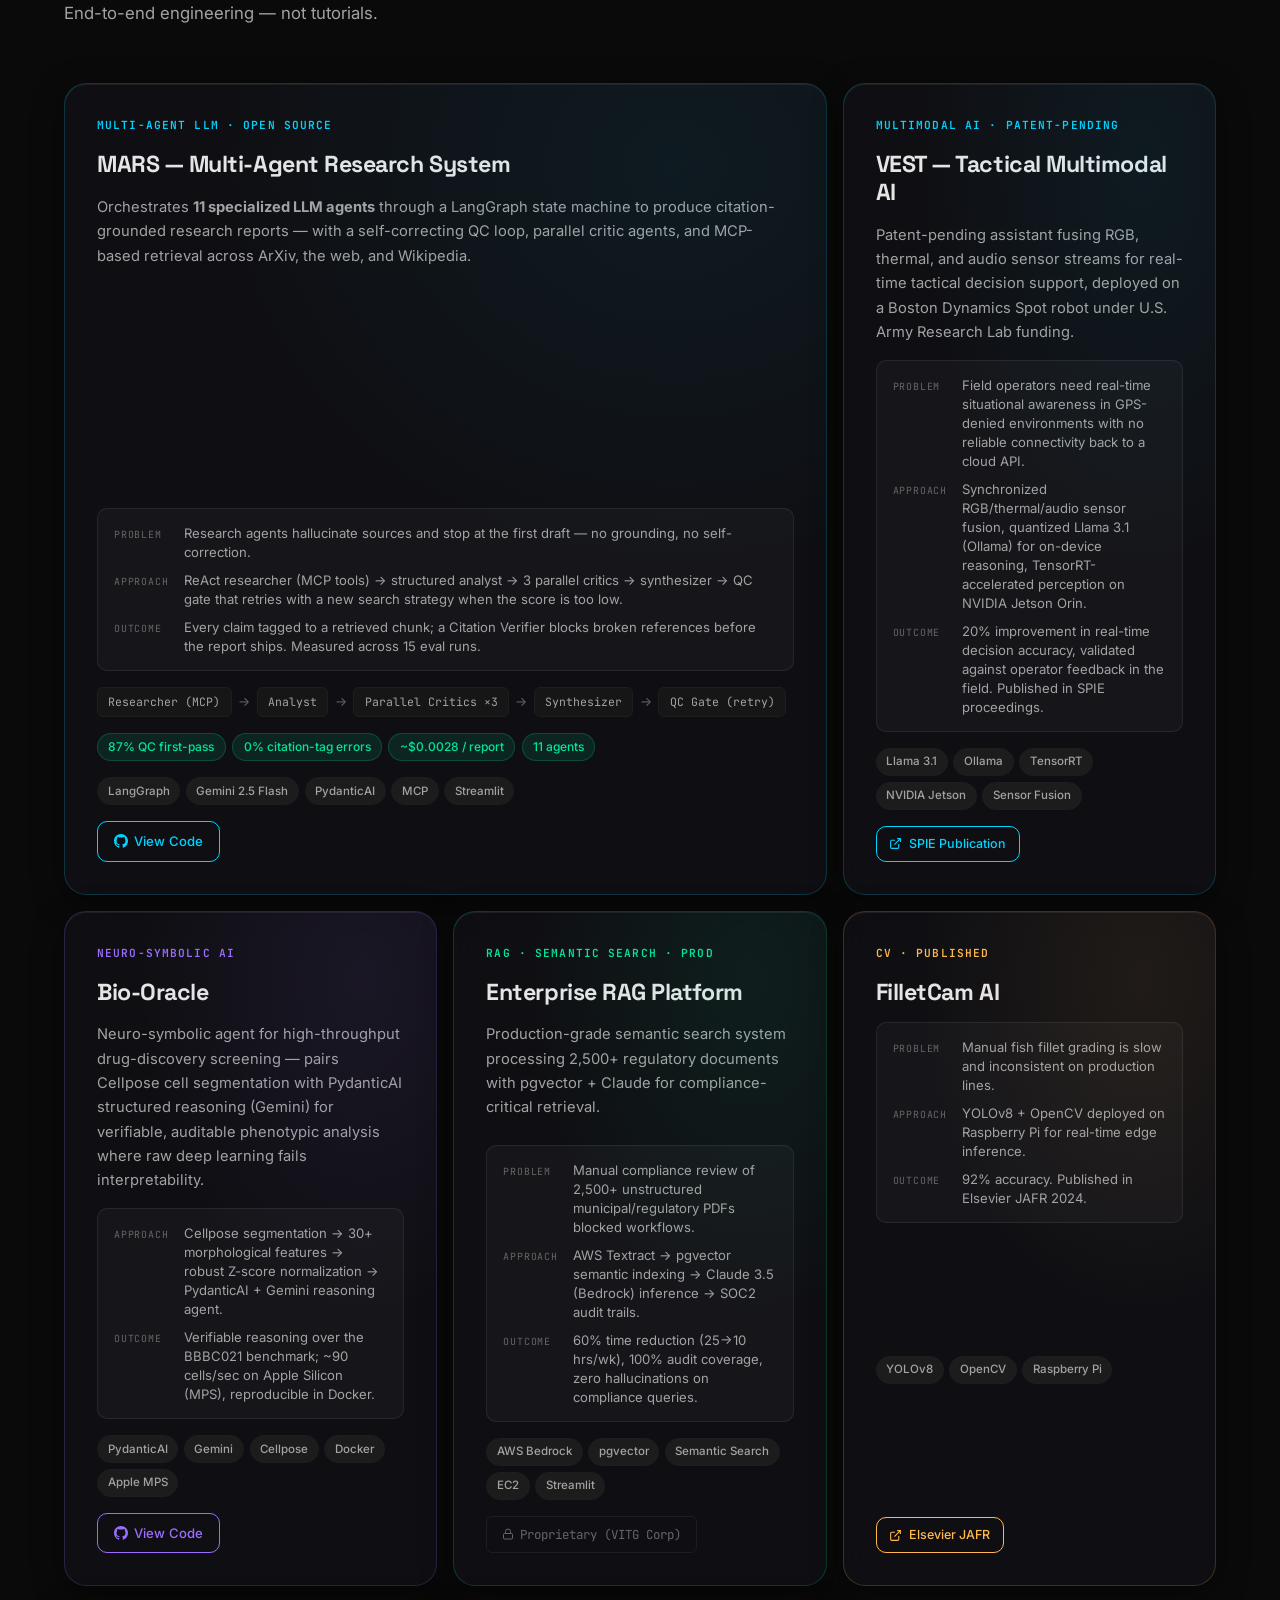
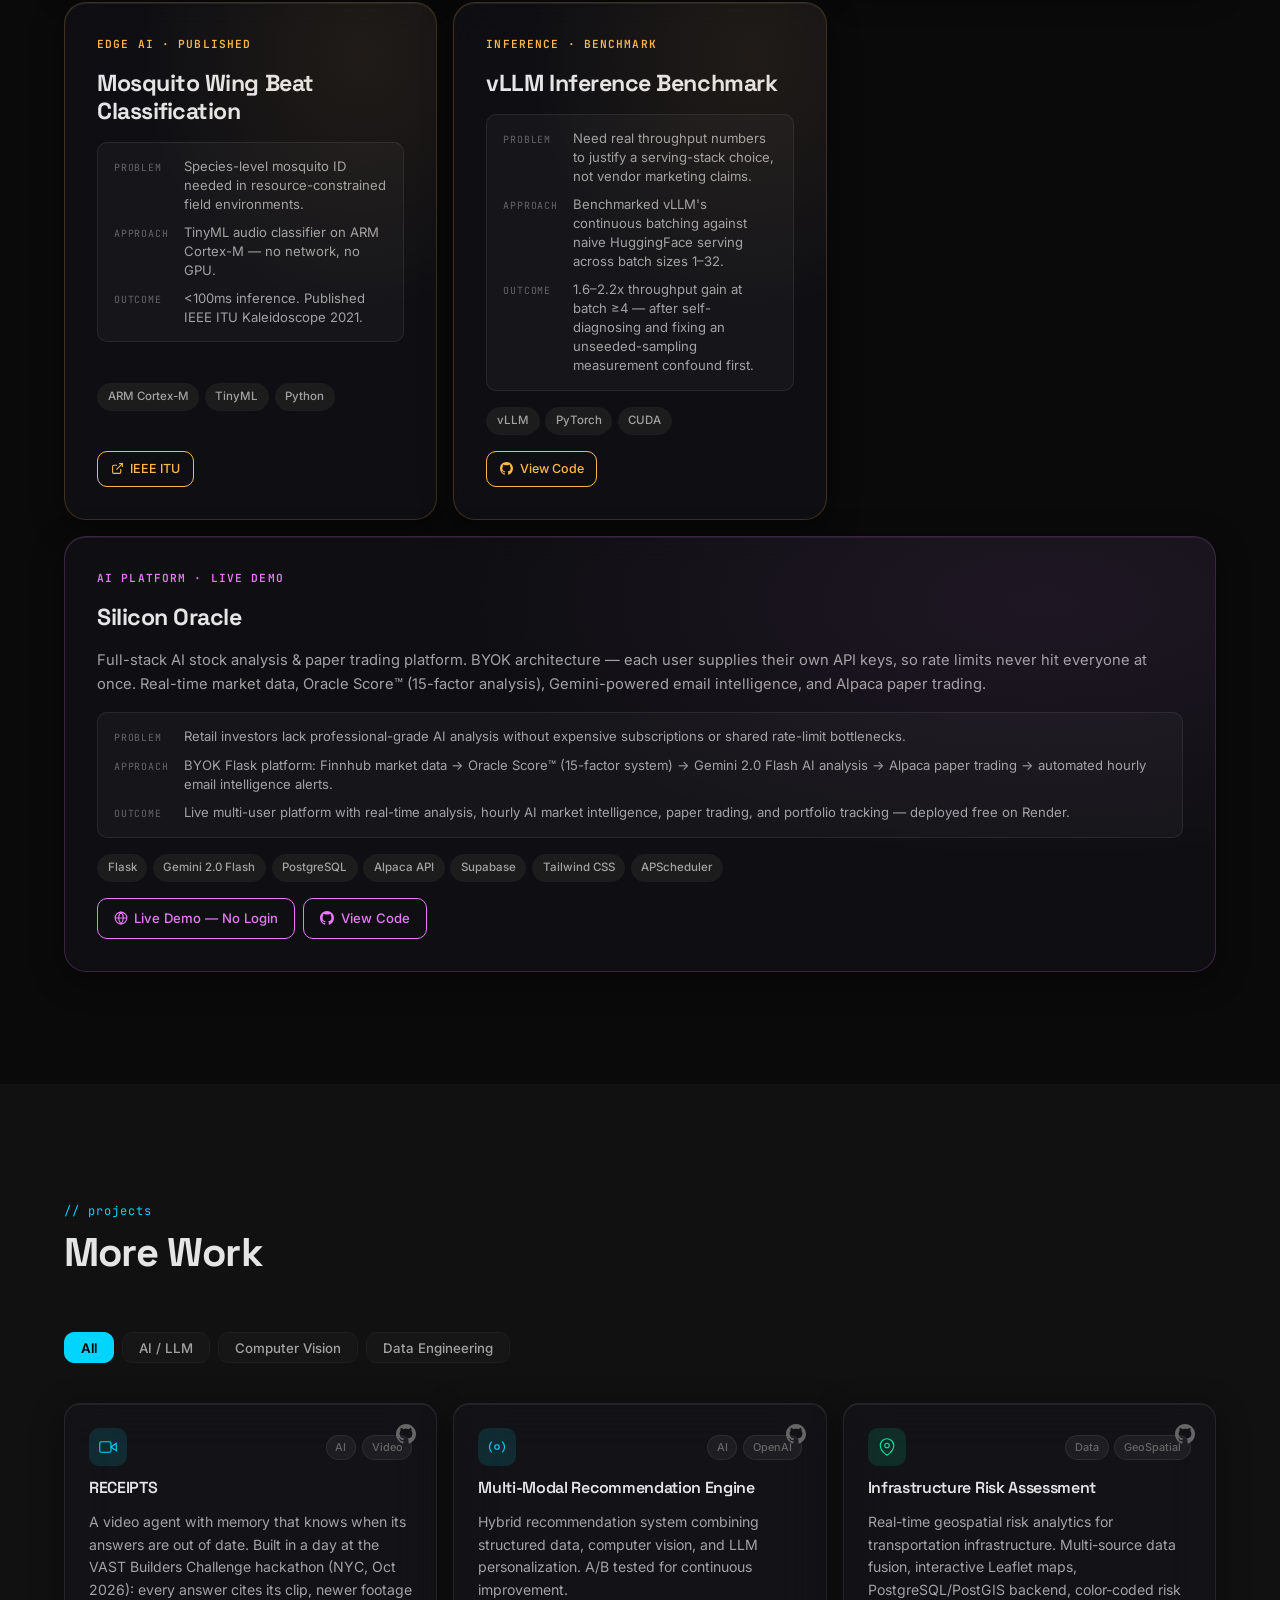
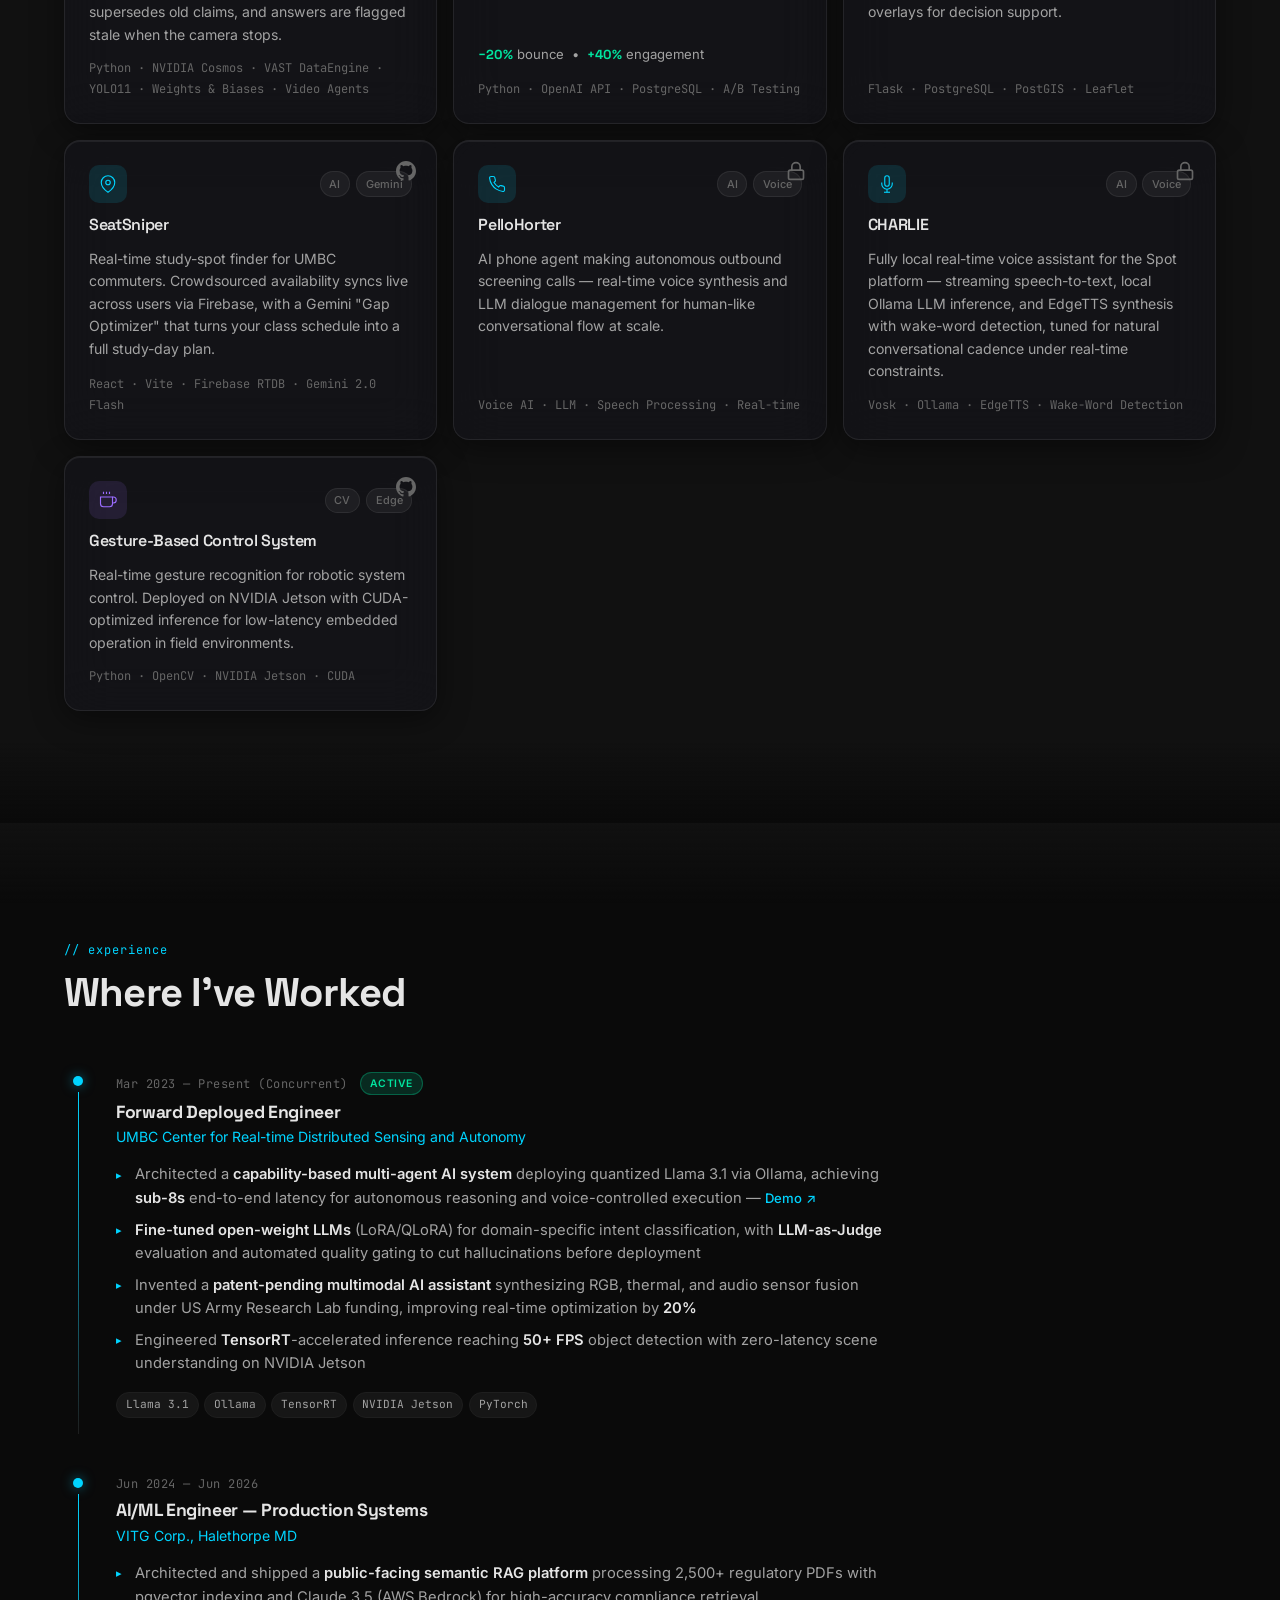
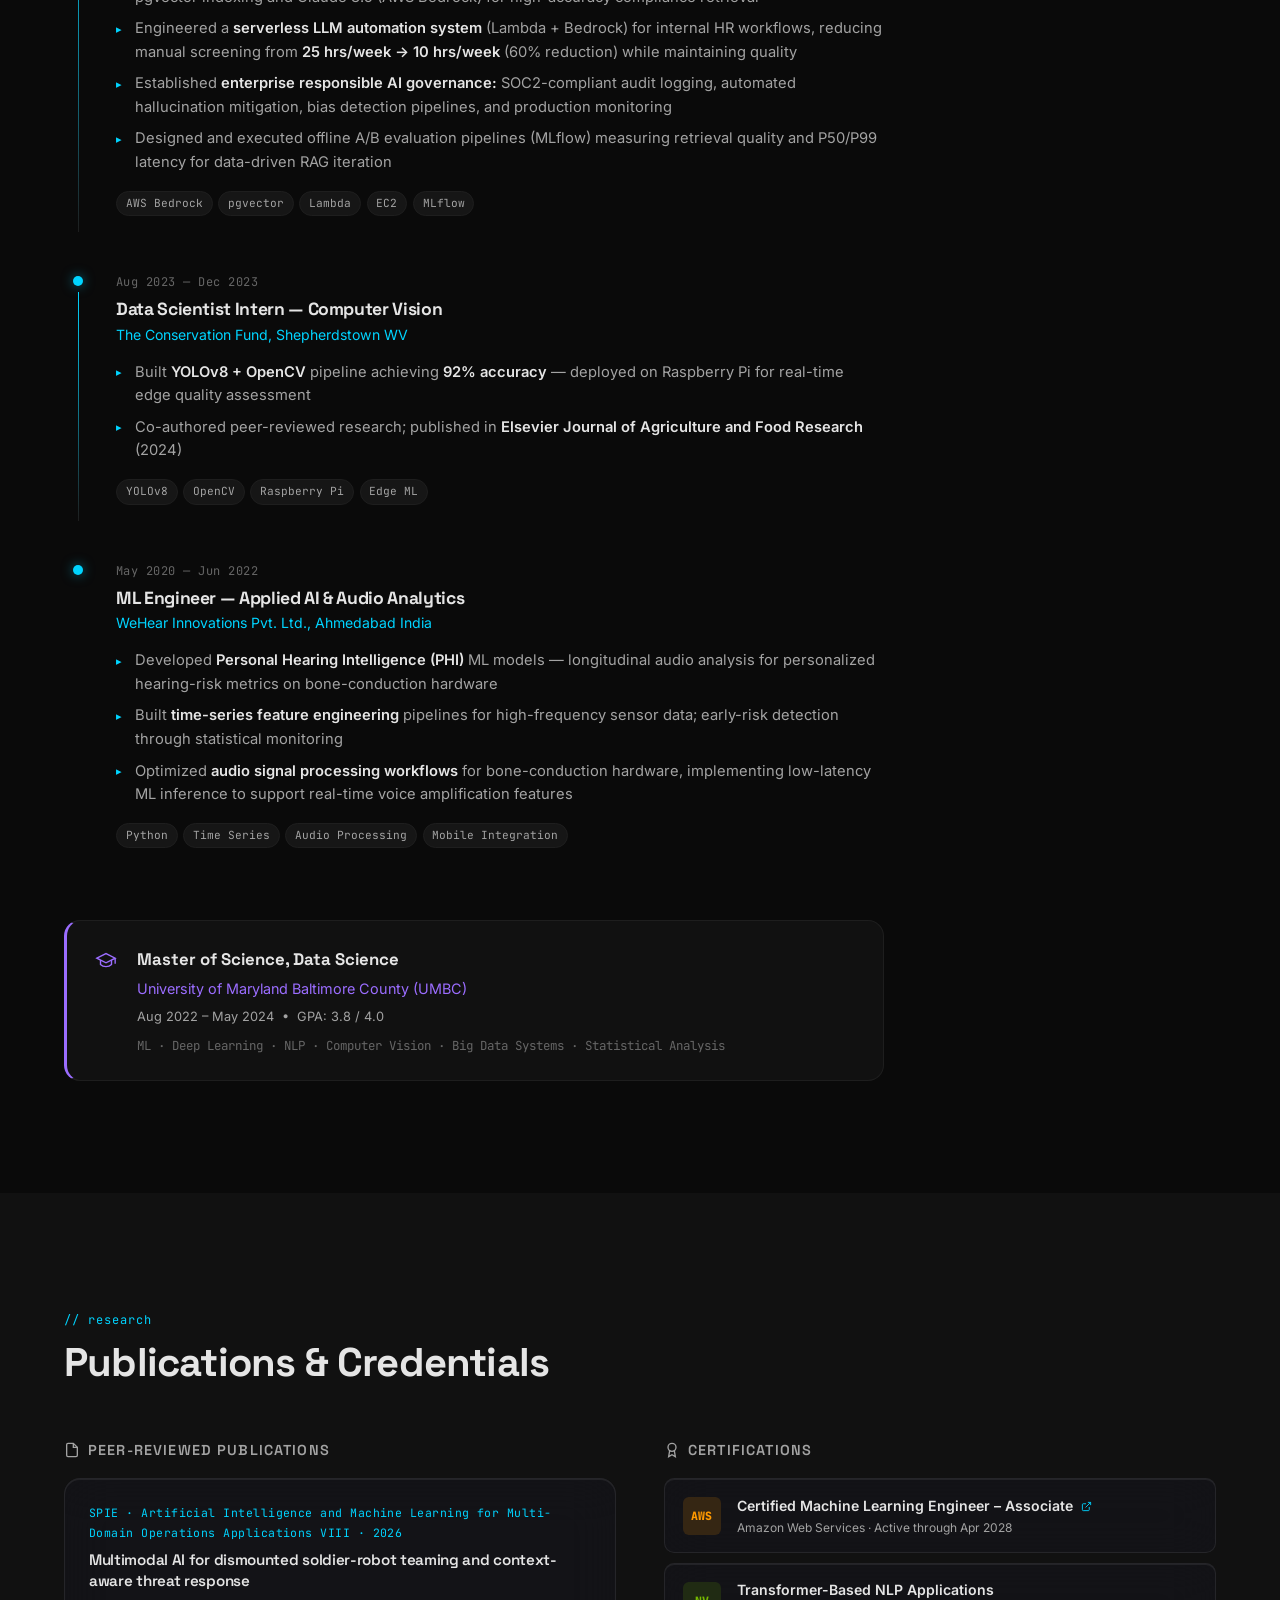
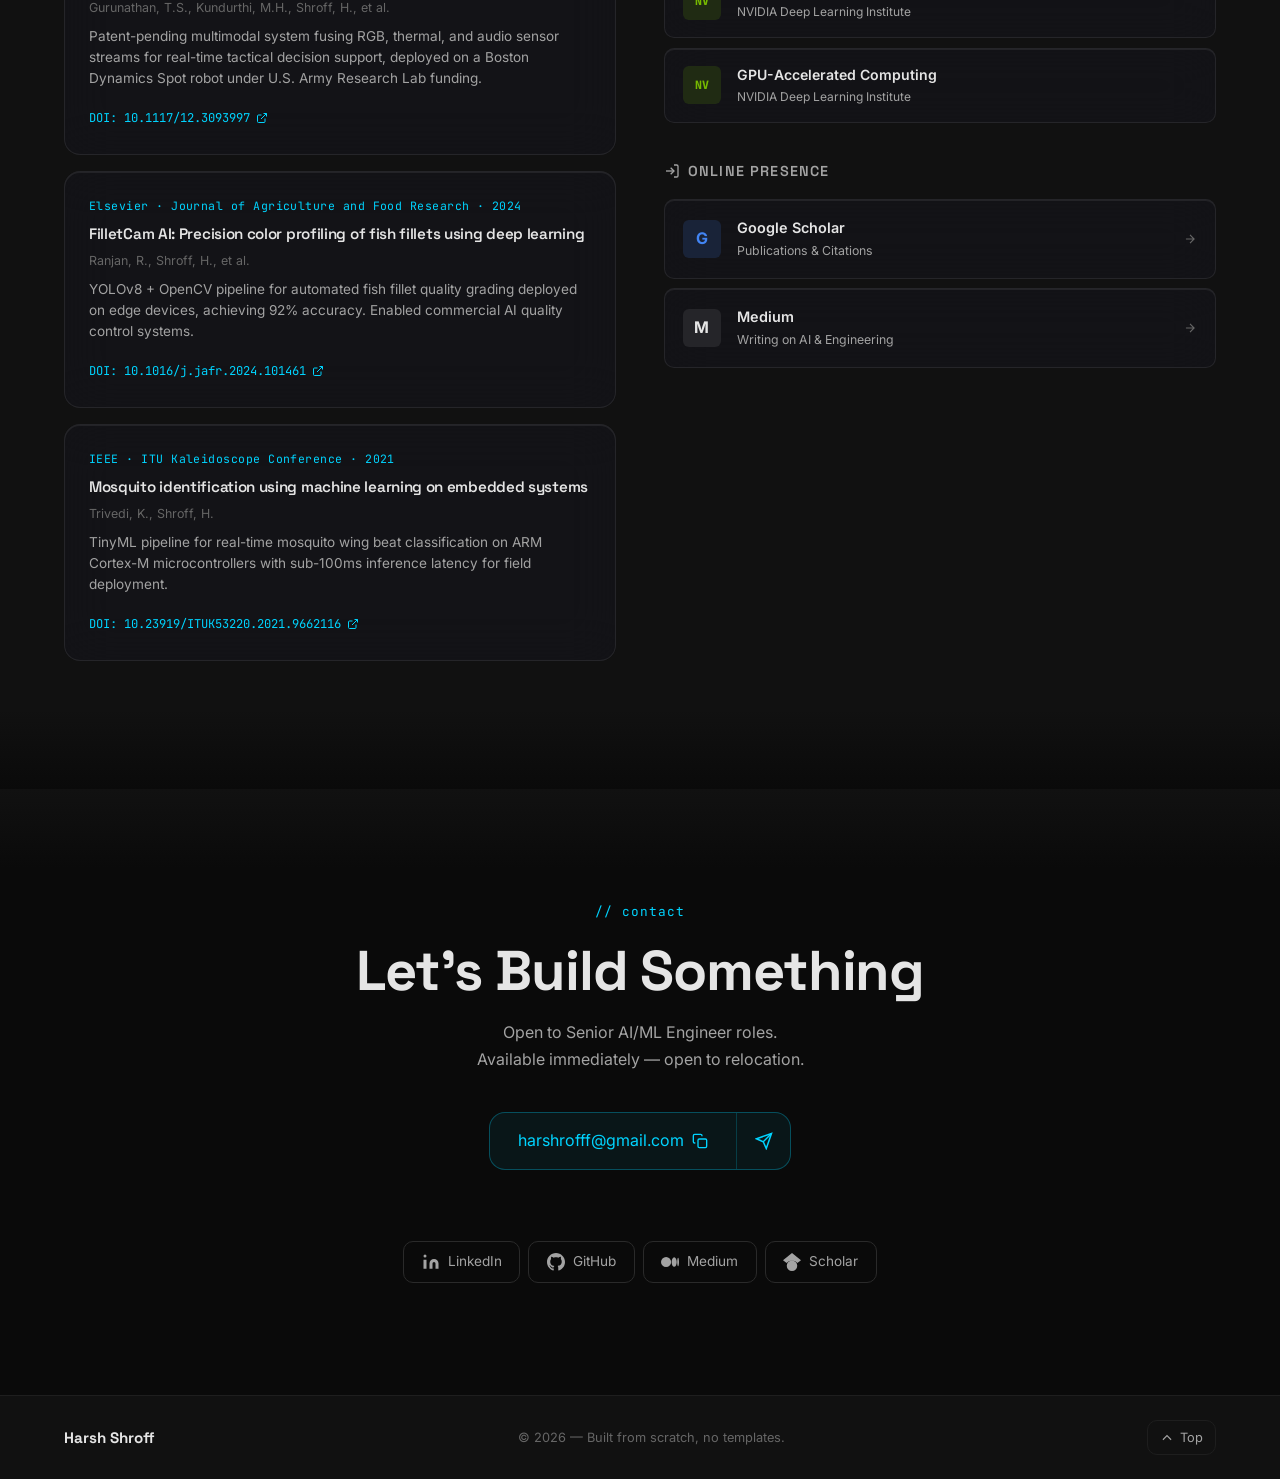
==== commit 78173e74: "Fix WeHear start date to May 2020; years of experience to 5" ====
--- a/index.html
+++ b/index.html
@@ -4,7 +4,7 @@
   <meta charset="UTF-8" />
   <meta name="viewport" content="width=device-width, initial-scale=1.0" />
   <title>Harsh Shroff — AI/ML Engineer</title>
-  <meta name="description" content="AI/ML Engineer with 4+ years shipping production LLM systems — multi-agent orchestration, enterprise RAG, and LLM fine-tuning on AWS. Patent-pending multimodal AI. AWS ML Certified. 3 peer-reviewed publications." />
+  <meta name="description" content="AI/ML Engineer with 5 years shipping production LLM systems — multi-agent orchestration, enterprise RAG, and LLM fine-tuning on AWS. Patent-pending multimodal AI. AWS ML Certified. 3 peer-reviewed publications." />
   <meta name="keywords" content="AI Engineer, ML Engineer, LLM, Multi-Agent Systems, RAG, AWS Bedrock, LangGraph, Fine-Tuning, LoRA, Data Science, Responsible AI, Production AI" />
   <meta name="author" content="Harsh Shroff" />
   <link rel="canonical" href="https://harshshroff.github.io/" />
@@ -101,7 +101,7 @@
       </h1>
 
       <p class="hero-sub reveal reveal-delay-2">
-        4+ years shipping production LLM systems — multi-agent orchestration, enterprise RAG,
+        5 years shipping production LLM systems — multi-agent orchestration, enterprise RAG,
         and LLM fine-tuning with responsible-AI governance on AWS. Patent-pending multimodal AI.
         2 peer-reviewed publications.
       </p>
@@ -943,7 +943,7 @@
           </div>
           <div class="timeline-content">
             <div class="timeline-meta">
-              <span class="timeline-period">May 2021 &mdash; Jun 2022</span>
+              <span class="timeline-period">May 2020 &mdash; Jun 2022</span>
             </div>
             <h3 class="timeline-role">ML Engineer — Applied AI &amp; Audio Analytics</h3>
             <div class="timeline-org">WeHear Innovations Pvt. Ltd., Ahmedabad India</div>
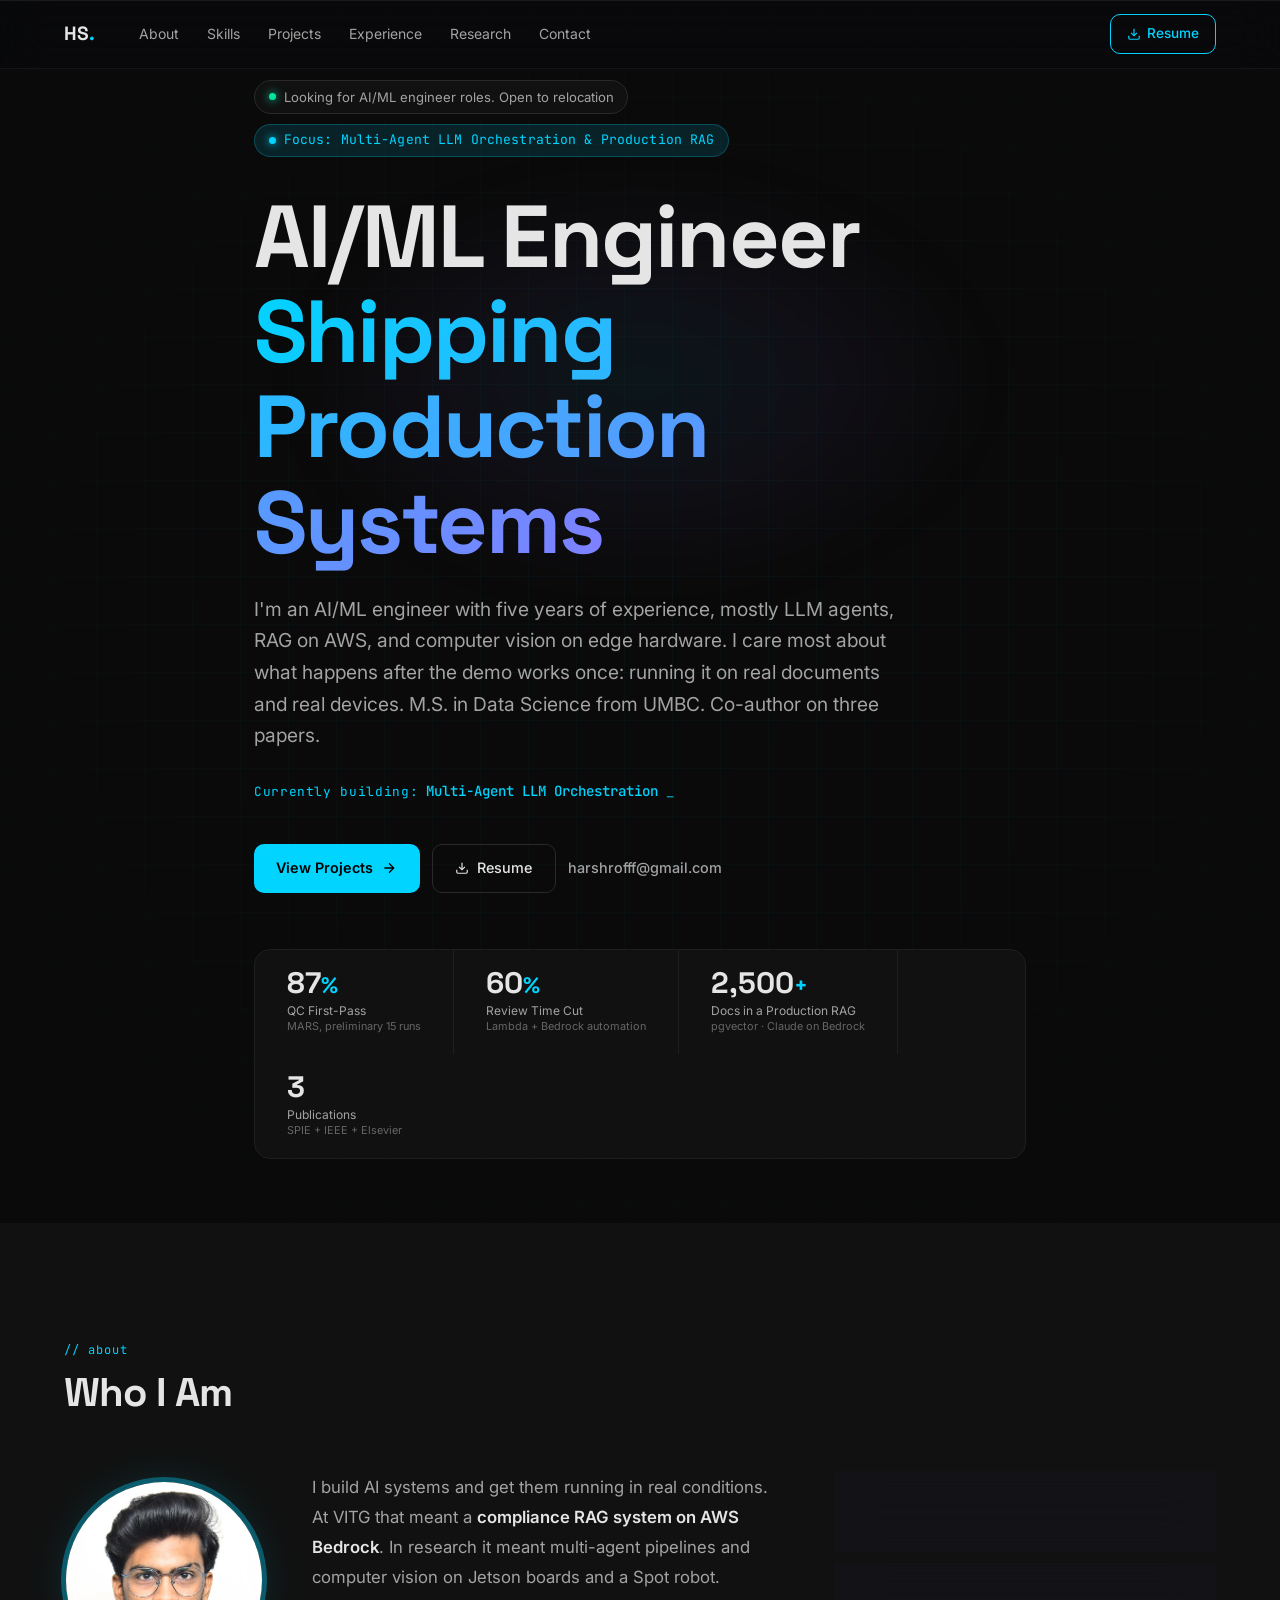
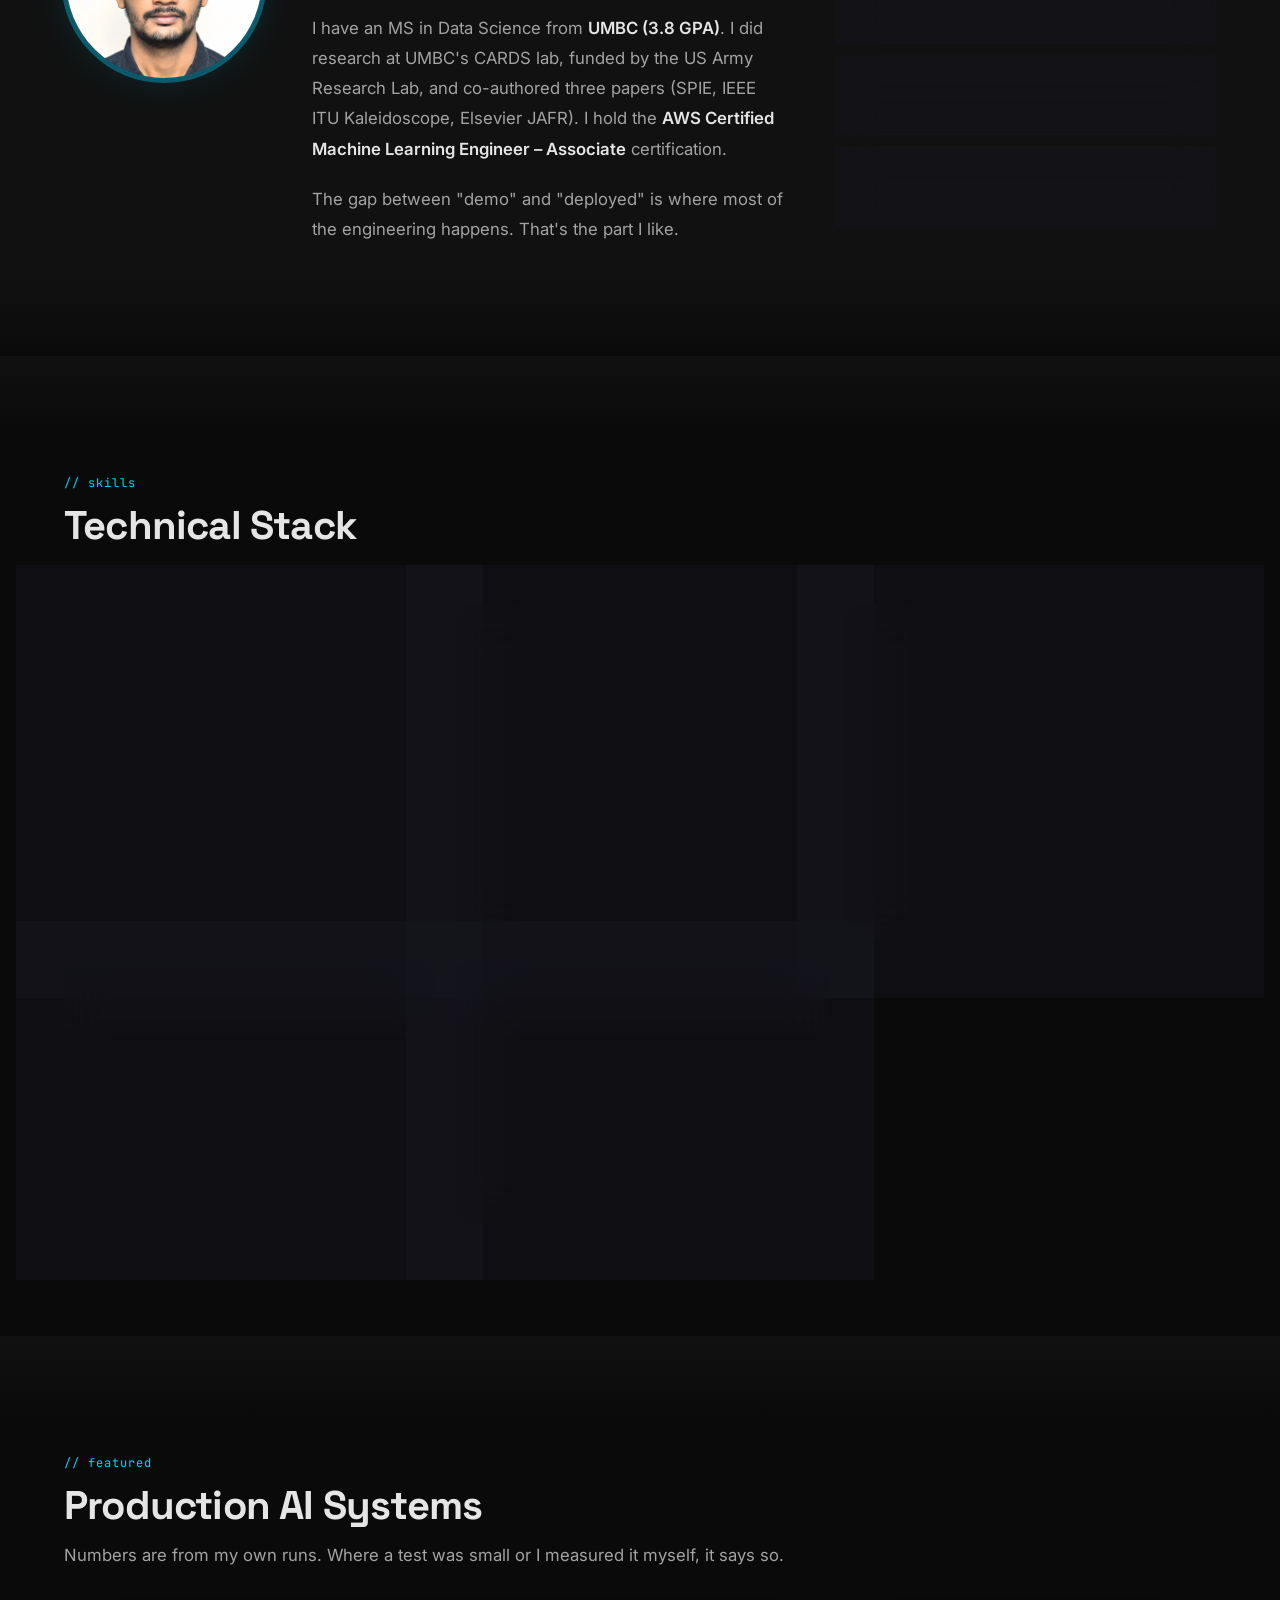
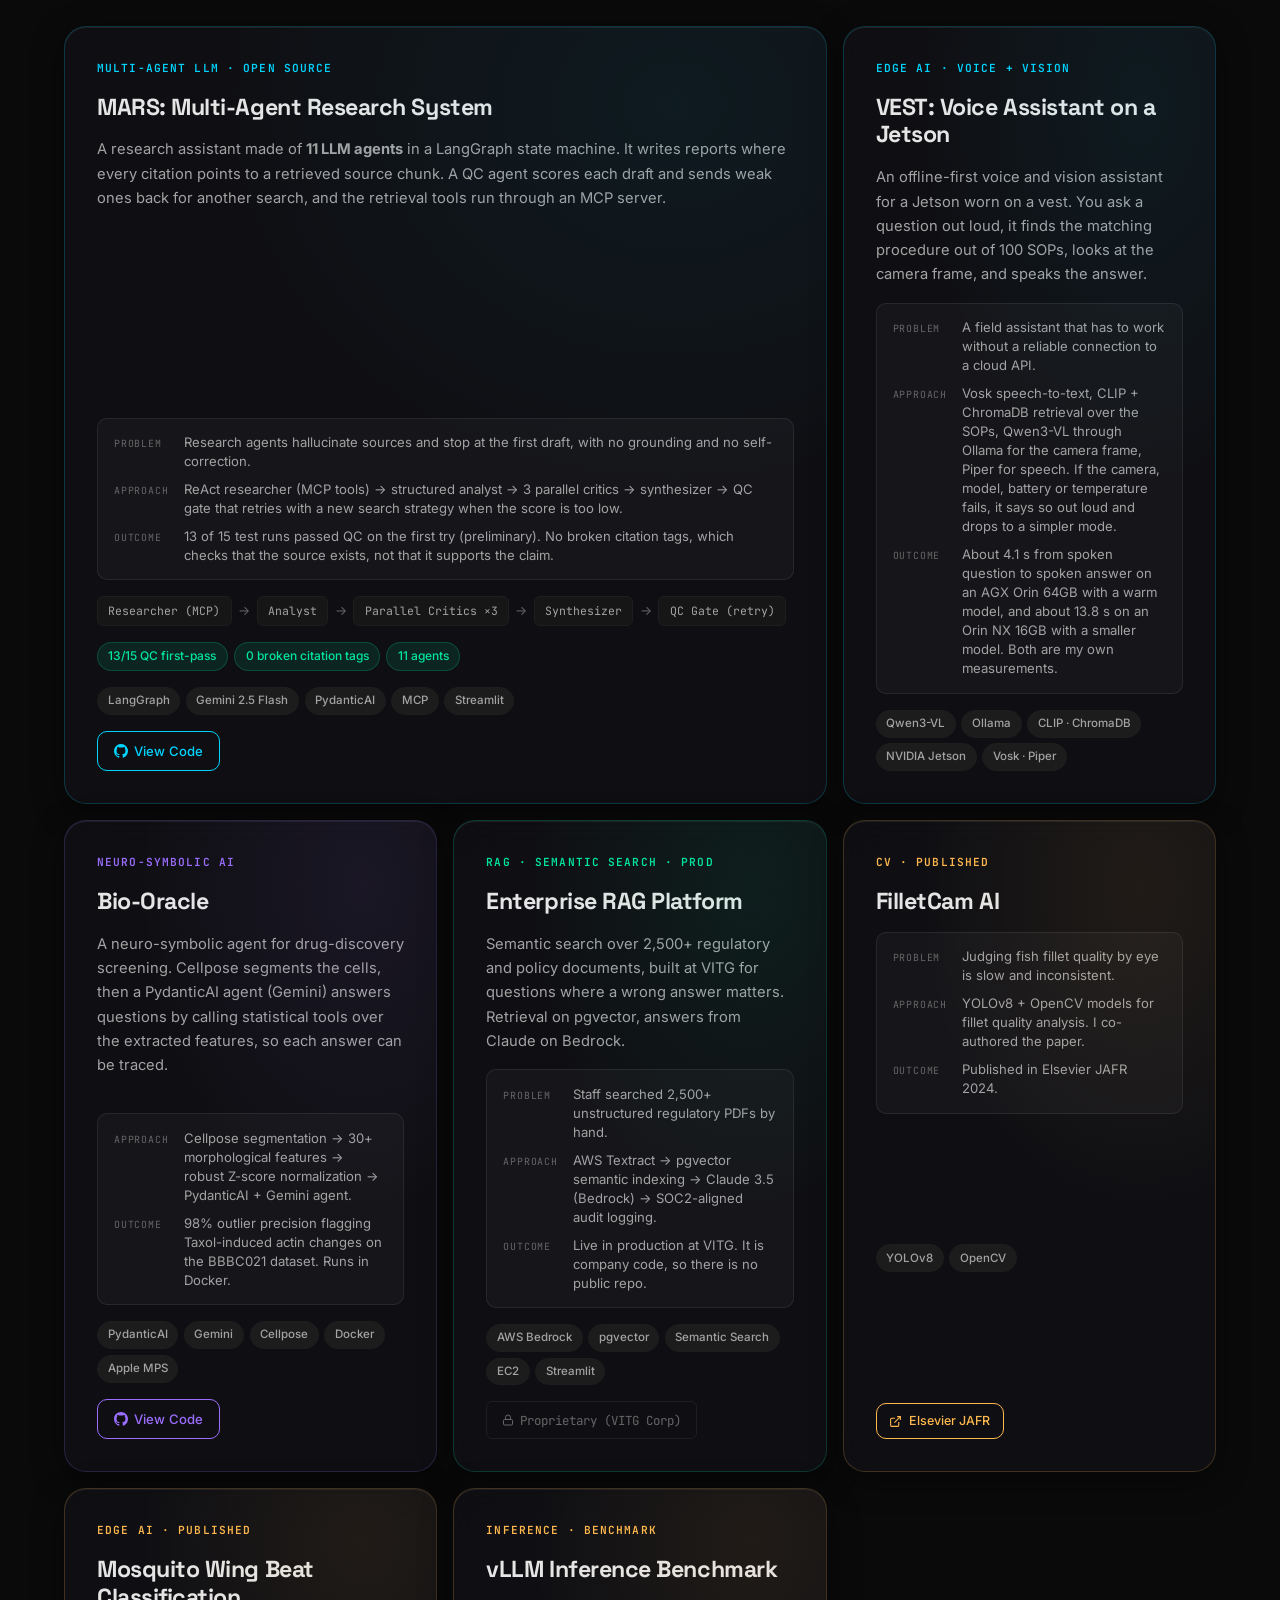
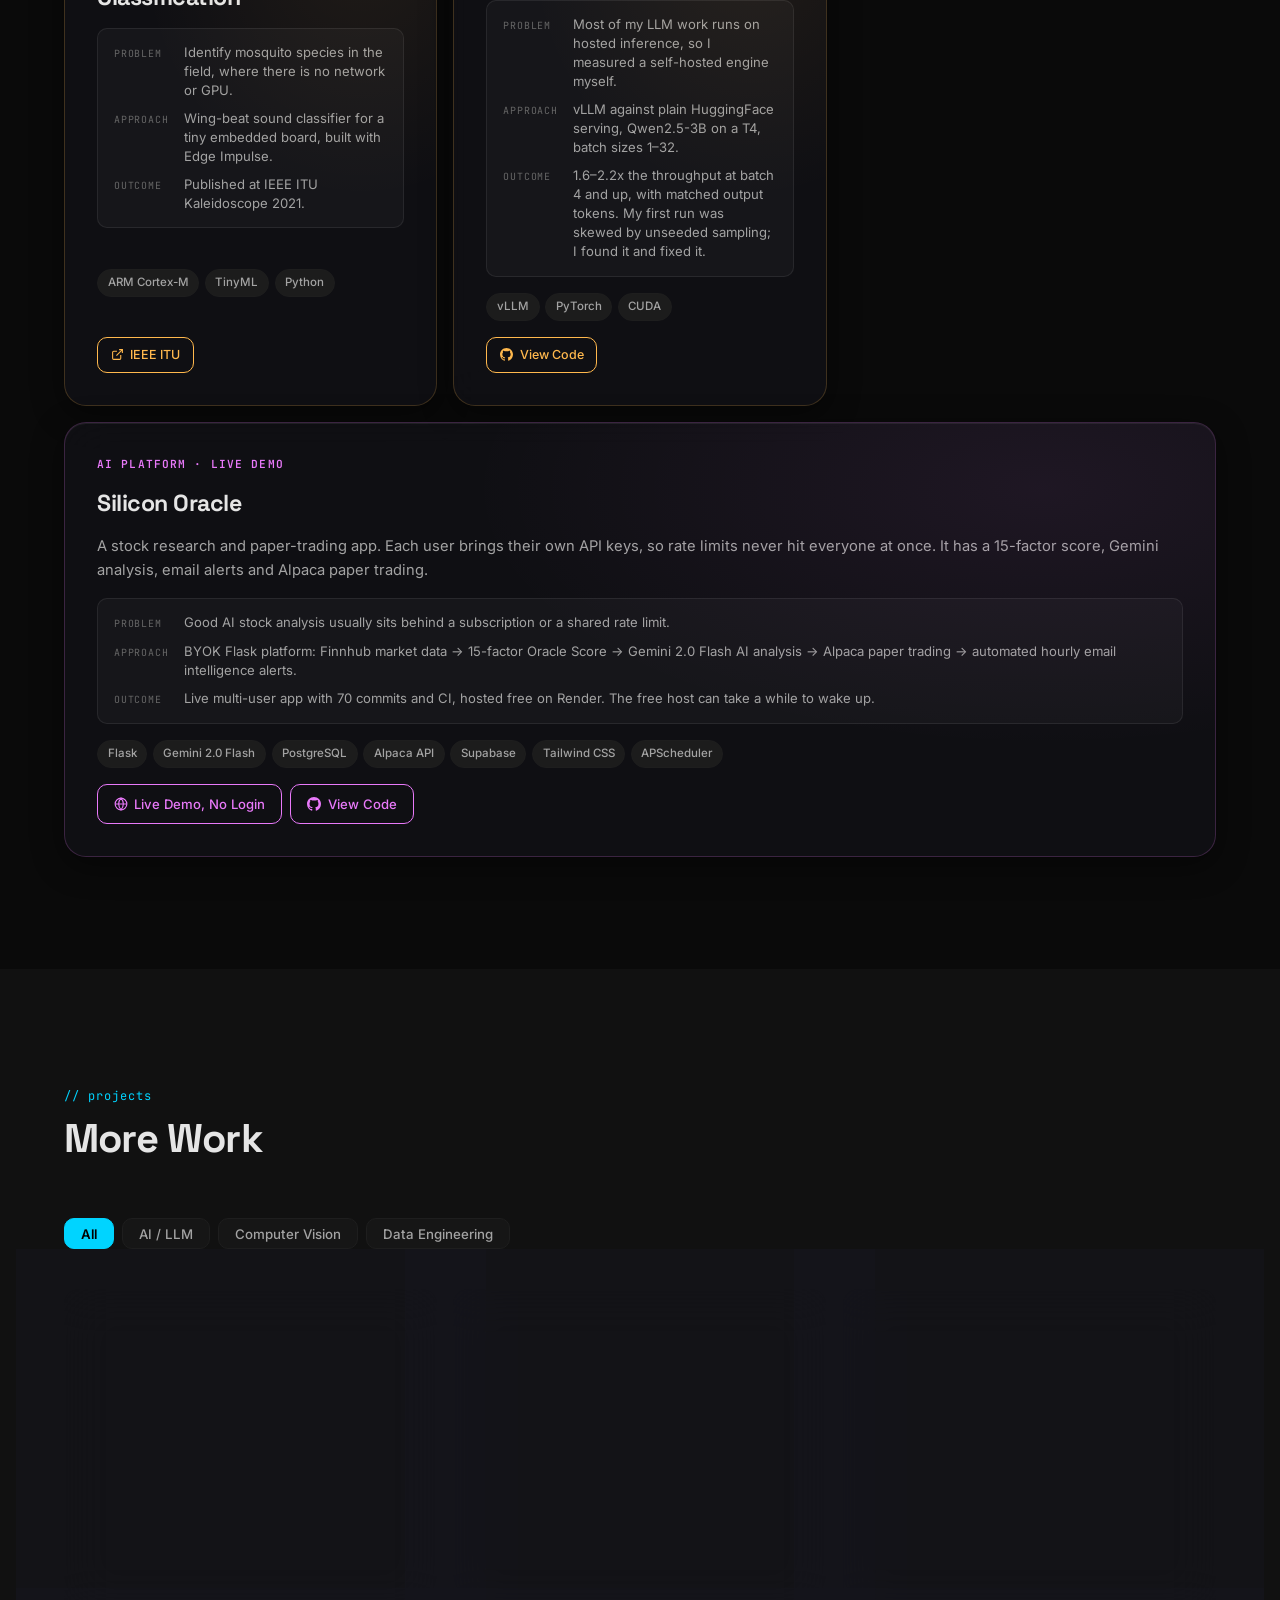
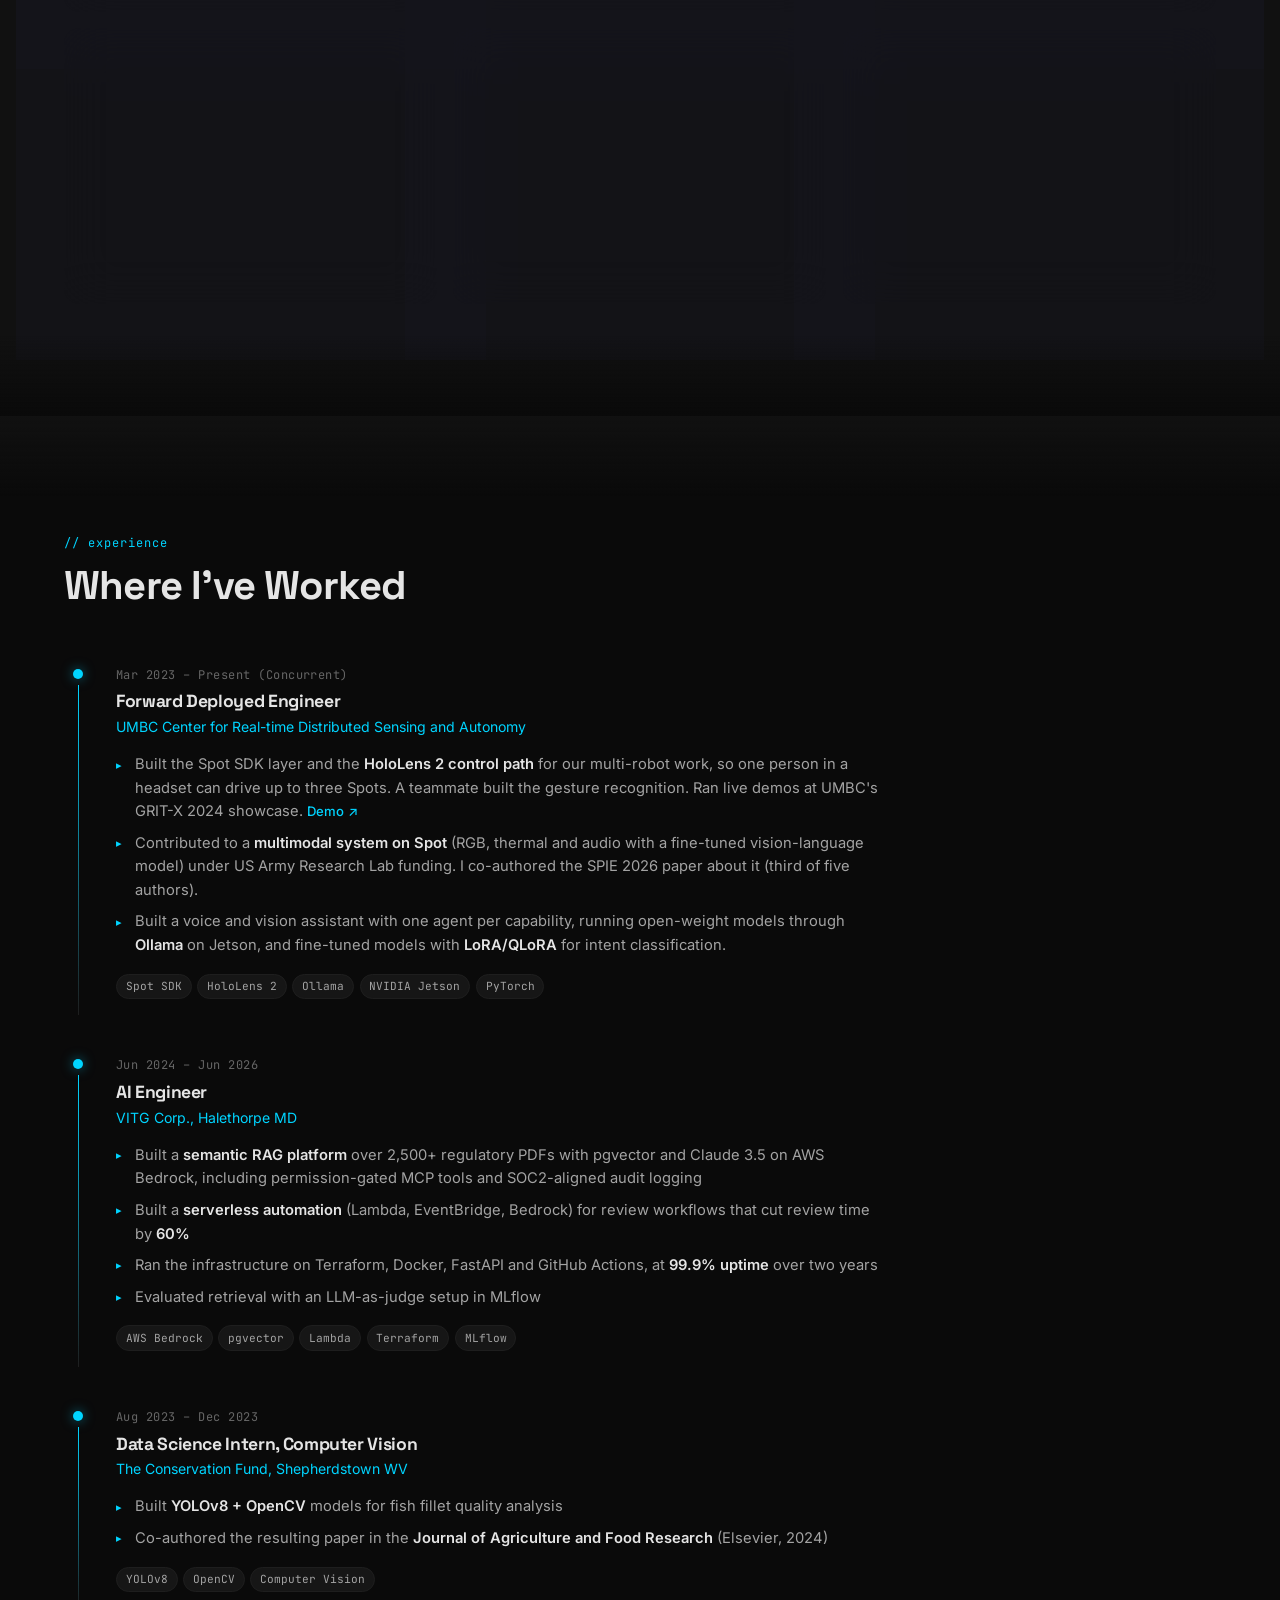
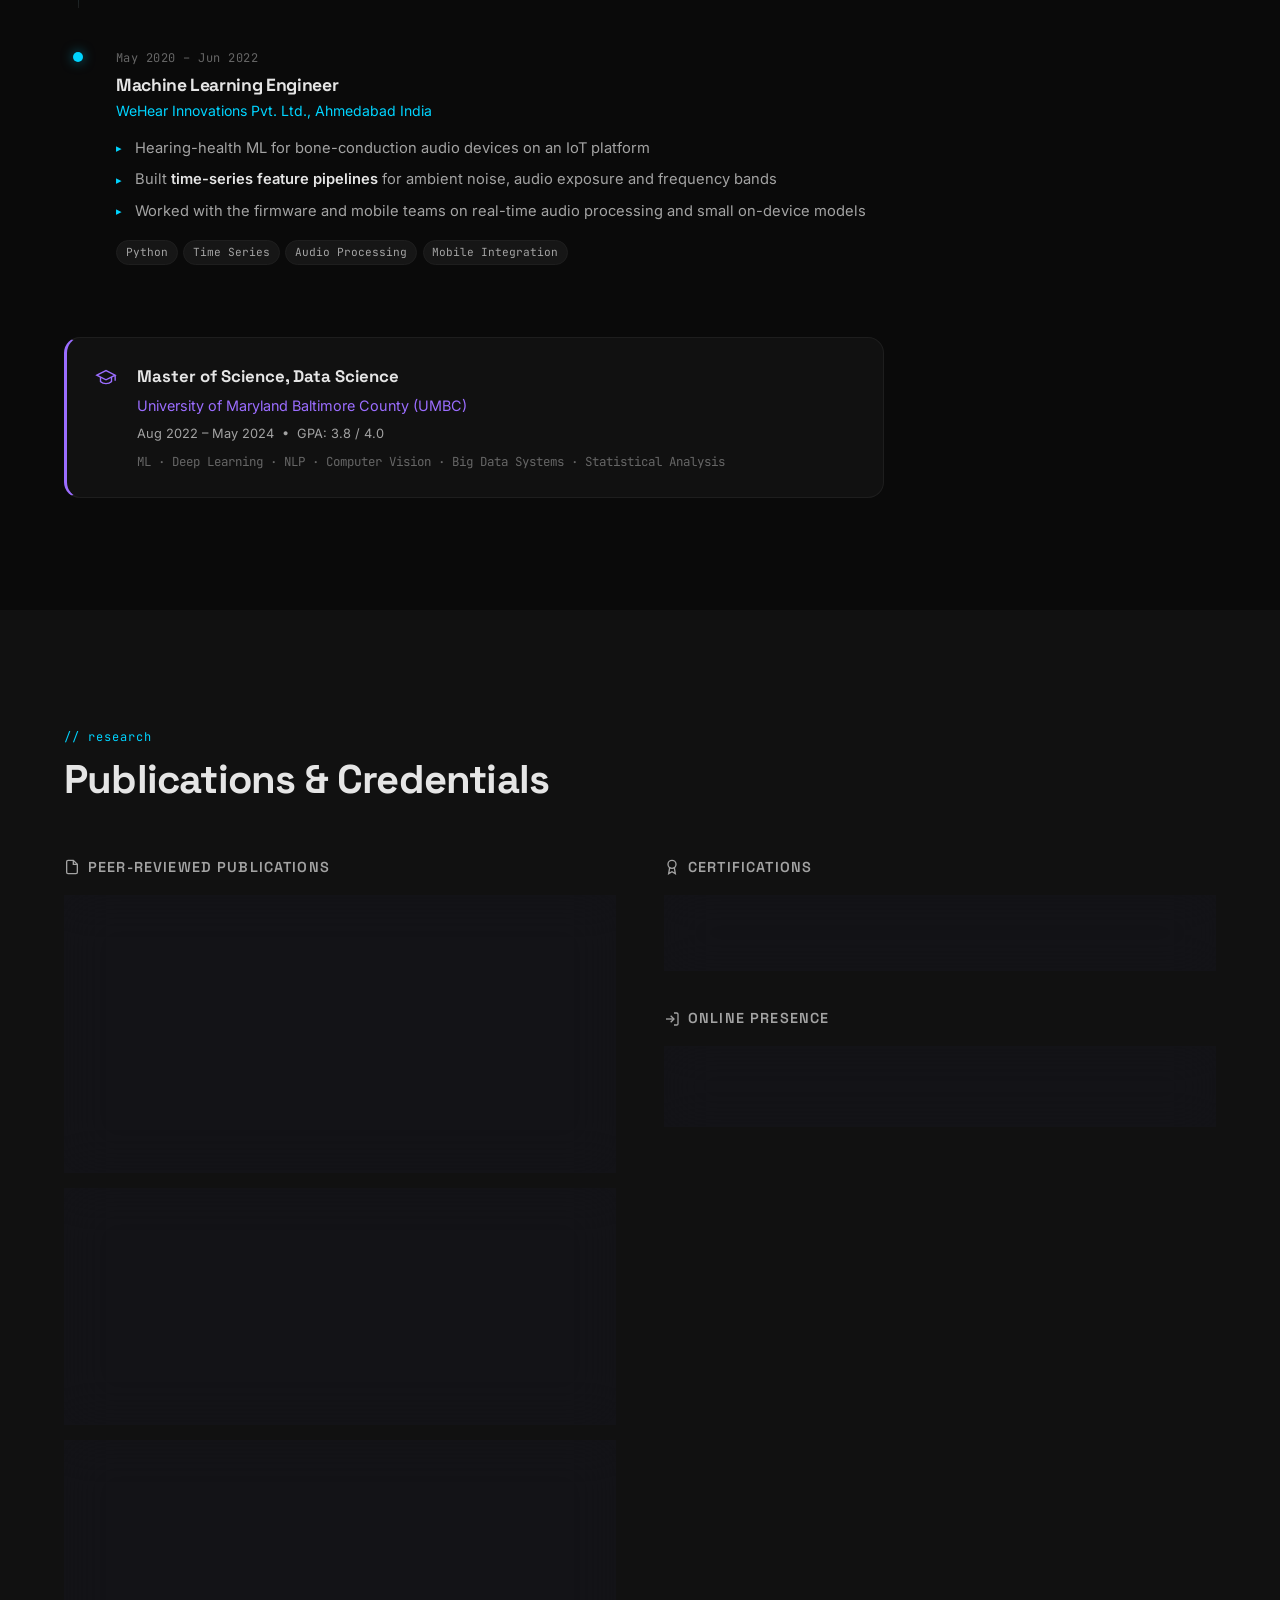
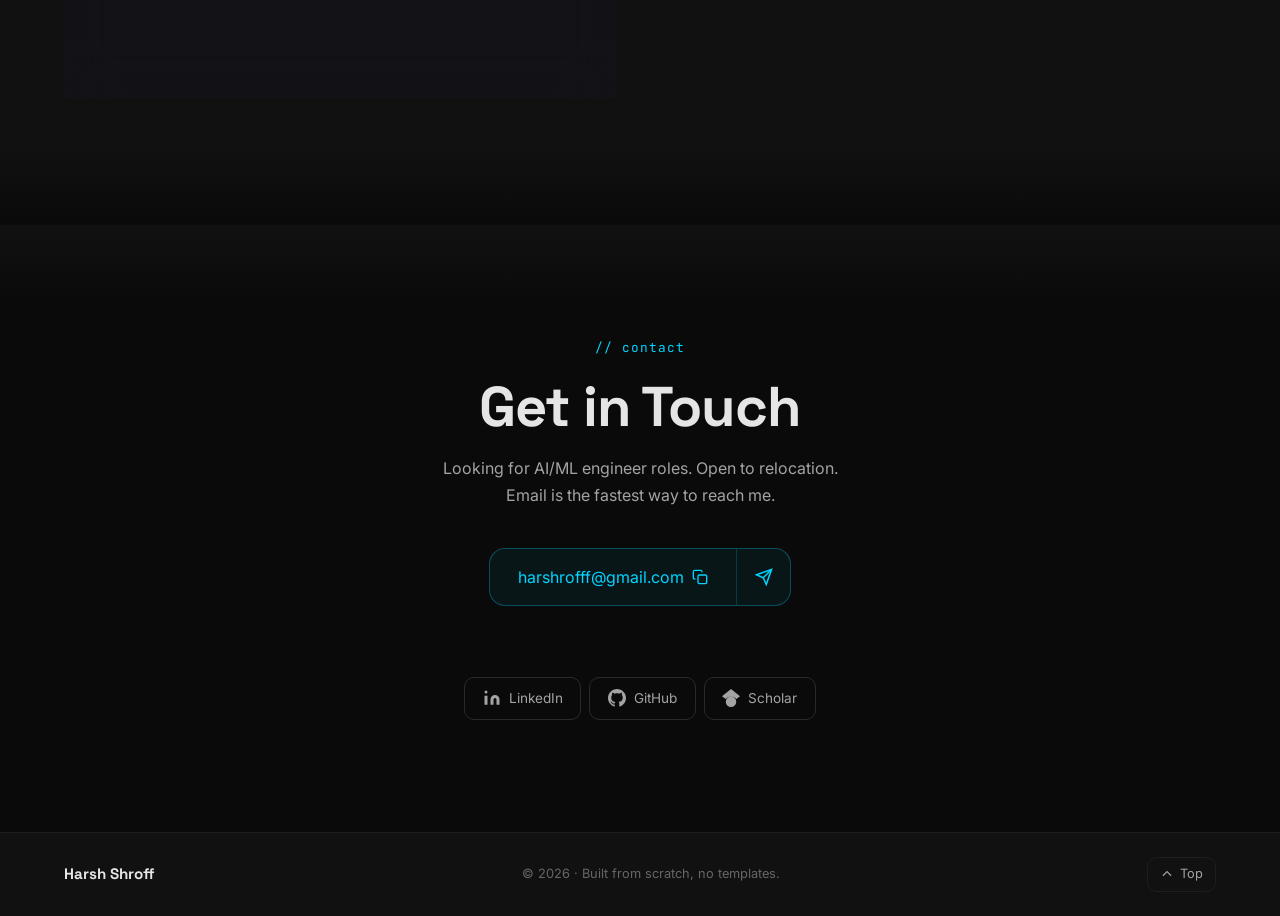
==== commit 7dc4768b: "content: remove unsupported claims, fix project facts and dates, site resume" ====
--- a/index.html
+++ b/index.html
@@ -3,22 +3,22 @@
 <head>
   <meta charset="UTF-8" />
   <meta name="viewport" content="width=device-width, initial-scale=1.0" />
-  <title>Harsh Shroff — AI/ML Engineer</title>
-  <meta name="description" content="AI/ML Engineer with 5 years shipping production LLM systems — multi-agent orchestration, enterprise RAG, and LLM fine-tuning on AWS. Patent-pending multimodal AI. AWS ML Certified. 3 peer-reviewed publications." />
+  <title>Harsh Shroff | AI/ML Engineer</title>
+  <meta name="description" content="AI/ML engineer with 5 years of experience: LLM agents, RAG on AWS, and computer vision on edge hardware. M.S. Data Science (UMBC), AWS ML certified, co-author on 3 papers." />
   <meta name="keywords" content="AI Engineer, ML Engineer, LLM, Multi-Agent Systems, RAG, AWS Bedrock, LangGraph, Fine-Tuning, LoRA, Data Science, Responsible AI, Production AI" />
   <meta name="author" content="Harsh Shroff" />
   <link rel="canonical" href="https://harshshroff.github.io/" />
 
   <!-- Open Graph -->
-  <meta property="og:title" content="Harsh Shroff — AI/ML Engineer" />
-  <meta property="og:description" content="I ship production LLM systems — multi-agent orchestration, enterprise RAG, and responsible-AI governance. Patent-pending multimodal AI. 3 peer-reviewed publications." />
+  <meta property="og:title" content="Harsh Shroff | AI/ML Engineer" />
+  <meta property="og:description" content="AI/ML engineer: LLM agents, RAG on AWS, and computer vision on edge hardware. Co-author on 3 papers." />
   <meta property="og:type" content="website" />
   <meta property="og:url" content="https://harshshroff.github.io/" />
   <meta property="og:image" content="https://harshshroff.github.io/assets/img/profile.jpg" />
 
   <!-- Twitter -->
   <meta name="twitter:card" content="summary_large_image" />
-  <meta name="twitter:title" content="Harsh Shroff — AI/ML Engineer" />
+  <meta name="twitter:title" content="Harsh Shroff | AI/ML Engineer" />
 
   <!-- Schema.org -->
   <script type="application/ld+json">
@@ -32,7 +32,6 @@
     "sameAs": [
       "https://linkedin.com/in/harshroff/",
       "https://github.com/HarshShroff",
-      "https://medium.com/@harshrofff",
       "https://scholar.google.com/citations?user=n7mRqUkAAAAJ"
     ]
   }
@@ -87,7 +86,7 @@
       <div class="hero-chips reveal">
         <div class="hero-eyebrow">
           <span class="status-dot" aria-hidden="true"></span>
-          Available for Senior AI/ML Roles &mdash; Open to Relocation
+          Looking for AI/ML engineer roles. Open to relocation
         </div>
         <div class="hero-building">
           <span class="building-dot" aria-hidden="true"></span>
@@ -101,9 +100,9 @@
       </h1>
 
       <p class="hero-sub reveal reveal-delay-2">
-        5 years shipping production LLM systems — multi-agent orchestration, enterprise RAG,
-        and LLM fine-tuning with responsible-AI governance on AWS. Patent-pending multimodal AI.
-        2 peer-reviewed publications.
+        I'm an AI/ML engineer with five years of experience, mostly LLM agents, RAG on AWS, and
+        computer vision on edge hardware. I care most about what happens after the demo works once:
+        running it on real documents and real devices. M.S. in Data Science from UMBC. Co-author on three papers.
       </p>
 
       <div class="hero-typed reveal reveal-delay-3" aria-live="polite">
@@ -127,18 +126,18 @@
 
       <div class="hero-stats reveal reveal-delay-5">
         <div class="stat-item">
-          <div class="stat-num"><span class="count" data-target="8">0</span><span class="stat-unit">s</span></div>
-          <div class="stat-label">Sub-8s Latency<br><span class="stat-sub">Multi-Agent Reasoning</span></div>
+          <div class="stat-num"><span class="count" data-target="87">0</span><span class="stat-unit">%</span></div>
+          <div class="stat-label">QC First-Pass<br><span class="stat-sub">MARS, preliminary 15 runs</span></div>
         </div>
         <div class="stat-divider" aria-hidden="true"></div>
         <div class="stat-item">
           <div class="stat-num"><span class="count" data-target="60">0</span><span class="stat-unit">%</span></div>
-          <div class="stat-label">Time Reduction<br><span class="stat-sub">LLM-Driven Automation</span></div>
+          <div class="stat-label">Review Time Cut<br><span class="stat-sub">Lambda + Bedrock automation</span></div>
         </div>
         <div class="stat-divider" aria-hidden="true"></div>
         <div class="stat-item">
           <div class="stat-num"><span class="count" data-target="2500">0</span><span class="stat-unit">+</span></div>
-          <div class="stat-label">Docs in Production RAG<br><span class="stat-sub">pgvector · Claude on Bedrock</span></div>
+          <div class="stat-label">Docs in a Production RAG<br><span class="stat-sub">pgvector · Claude on Bedrock</span></div>
         </div>
         <div class="stat-divider" aria-hidden="true"></div>
         <div class="stat-item">
@@ -159,30 +158,26 @@
 
       <div class="about-grid">
         <div class="about-photo-col reveal">
-          <img src="assets/img/profile.jpg" class="about-photo" alt="Harsh Shroff — AI/ML Engineer" />
+          <img src="assets/img/profile.jpg" class="about-photo" alt="Harsh Shroff | AI/ML Engineer" />
         </div>
 
         <div class="about-text reveal">
           <p>
-            I'm an AI/ML Engineer who specializes in designing and deploying
-            <strong>production-grade AI systems for regulated industries</strong>.
-            My work spans architecting multi-agent LLM pipelines on AWS Bedrock,
-            building neuro-symbolic reasoning systems, and shipping computer vision
-            to edge hardware.
+            I build AI systems and get them running in real conditions. At VITG that meant a
+            <strong>compliance RAG system on AWS Bedrock</strong>. In research it meant multi-agent
+            pipelines and computer vision on Jetson boards and a Spot robot.
           </p>
           <p>
-            MS in Data Science from <strong>UMBC (3.8 GPA)</strong>, with active research
-            under <strong>US Army Research Lab funding</strong> in distributed sensing and
-            autonomous systems. I've co-authored three peer-reviewed papers (SPIE, IEEE + Elsevier),
-            hold an <strong>AWS Certified Machine Learning Engineer – Associate</strong> certification,
-            and care deeply about AI safety, auditability, and production observability.
+            I have an MS in Data Science from <strong>UMBC (3.8 GPA)</strong>. I did research at UMBC's
+            CARDS lab, funded by the US Army Research Lab, and co-authored three papers
+            (SPIE, IEEE ITU Kaleidoscope, Elsevier JAFR). I hold the
+            <strong>AWS Certified Machine Learning Engineer &ndash; Associate</strong> certification.
           </p>
           <p>
-            I believe the gap between "demo" and "deployed" is where real engineering happens.
-            That's where I work.
+            The gap between "demo" and "deployed" is where most of the engineering happens.
+            That's the part I like.
           </p>
         </div>
-
         <div class="about-cards reveal reveal-delay-1">
           <div class="about-card">
             <div class="about-card-icon" aria-hidden="true">
@@ -190,7 +185,7 @@
             </div>
             <div>
               <div class="about-card-title">MS Data Science</div>
-              <div class="about-card-sub">UMBC — GPA 3.8/4.0</div>
+              <div class="about-card-sub">UMBC, GPA 3.8/4.0</div>
             </div>
           </div>
           <div class="about-card">
@@ -207,7 +202,7 @@
               <svg width="20" height="20" viewBox="0 0 24 24" fill="none" stroke="currentColor" stroke-width="1.5"><path d="M14 2H6a2 2 0 0 0-2 2v16a2 2 0 0 0 2 2h12a2 2 0 0 0 2-2V8z"/><polyline points="14 2 14 8 20 8"/><line x1="16" y1="13" x2="8" y2="13"/><line x1="16" y1="17" x2="8" y2="17"/></svg>
             </div>
             <div>
-              <div class="about-card-title">3 Peer-Reviewed Papers</div>
+              <div class="about-card-title">3 Papers Co-Authored</div>
               <div class="about-card-sub">SPIE + IEEE ITU + Elsevier JAFR</div>
             </div>
           </div>
@@ -252,7 +247,6 @@
             <span class="tag">vLLM</span>
             <span class="tag">Prompt Engineering</span>
             <span class="tag">LLM-as-Judge</span>
-            <span class="tag">RLHF</span>
             <span class="tag">Claude 3.5</span>
             <span class="tag">Gemini 2.0</span>
             <span class="tag">Llama 3.1</span>
@@ -294,18 +288,14 @@
             <span class="tag tag-accent">AWS Bedrock</span>
             <span class="tag tag-accent">SageMaker</span>
             <span class="tag tag-accent">Lambda</span>
-            <span class="tag tag-accent">Model Governance</span>
             <span class="tag">EC2</span>
             <span class="tag">S3</span>
             <span class="tag">Textract</span>
-            <span class="tag">TensorRT</span>
             <span class="tag">CUDA</span>
             <span class="tag">MLflow</span>
             <span class="tag">Weights &amp; Biases</span>
             <span class="tag">Docker</span>
             <span class="tag">GitHub Actions</span>
-            <span class="tag">Hallucination Mitigation</span>
-            <span class="tag">Bias Detection</span>
             <span class="tag">Production Observability</span>
           </div>
         </div>
@@ -365,24 +355,23 @@
       <div class="section-header reveal">
         <span class="section-tag">// featured</span>
         <h2 class="section-title">Production AI Systems</h2>
-        <p class="section-desc">End-to-end engineering — not tutorials.</p>
+        <p class="section-desc">Numbers are from my own runs. Where a test was small or I measured it myself, it says so.</p>
       </div>
 
       <div class="bento-grid">
 
-        <!-- CARD 1: MARS — Multi-Agent Research System (large, flagship) -->
+        <!-- CARD 1: MARS: Multi-Agent Research System (large, flagship) -->
         <article class="bento-card bento-large bento-blue reveal" aria-label="MARS Multi-Agent Research System">
           <div class="bento-card-tag">MULTI-AGENT LLM · OPEN SOURCE</div>
-          <h3 class="bento-title">MARS — Multi-Agent Research System</h3>
+          <h3 class="bento-title">MARS: Multi-Agent Research System</h3>
           <p class="bento-desc">
-            Orchestrates <strong>11 specialized LLM agents</strong> through a LangGraph state machine to produce
-            citation-grounded research reports — with a self-correcting QC loop, parallel critic agents, and
-            MCP-based retrieval across ArXiv, the web, and Wikipedia.
-          </p>
+            A research assistant made of <strong>11 LLM agents</strong> in a LangGraph state machine. It writes
+            reports where every citation points to a retrieved source chunk. A QC agent scores each draft and
+            sends weak ones back for another search, and the retrieval tools run through an MCP server.</p>
           <div class="bento-case">
             <div class="bento-case-row">
               <span class="case-label">Problem</span>
-              <span class="case-text">Research agents hallucinate sources and stop at the first draft — no grounding, no self-correction.</span>
+              <span class="case-text">Research agents hallucinate sources and stop at the first draft, with no grounding and no self-correction.</span>
             </div>
             <div class="bento-case-row">
               <span class="case-label">Approach</span>
@@ -390,7 +379,7 @@
             </div>
             <div class="bento-case-row">
               <span class="case-label">Outcome</span>
-              <span class="case-text">Every claim tagged to a retrieved chunk; a Citation Verifier blocks broken references before the report ships. Measured across 15 eval runs.</span>
+              <span class="case-text">13 of 15 test runs passed QC on the first try (preliminary). No broken citation tags, which checks that the source exists, not that it supports the claim.</span>
             </div>
           </div>
           <div class="bento-pipeline">
@@ -405,9 +394,8 @@
             <span class="pipeline-step">QC Gate (retry)</span>
           </div>
           <div class="bento-impact">
-            <span class="impact-chip">87% QC first-pass</span>
-            <span class="impact-chip">0% citation-tag errors</span>
-            <span class="impact-chip">~$0.0028 / report</span>
+            <span class="impact-chip">13/15 QC first-pass</span>
+            <span class="impact-chip">0 broken citation tags</span>
             <span class="impact-chip">11 agents</span>
           </div>
           <div class="bento-tech">
@@ -425,41 +413,33 @@
           </div>
         </article>
 
-        <!-- CARD 1B: VEST — multimodal tactical AI (medium) -->
+        <!-- CARD 1B: VEST (medium) -->
         <article class="bento-card bento-medium bento-blue reveal" aria-label="VEST project">
-          <div class="bento-card-tag">MULTIMODAL AI · PATENT-PENDING</div>
-          <h3 class="bento-title">VEST — Tactical Multimodal AI</h3>
+          <div class="bento-card-tag">EDGE AI · VOICE + VISION</div>
+          <h3 class="bento-title">VEST: Voice Assistant on a Jetson</h3>
           <p class="bento-desc">
-            Patent-pending assistant fusing RGB, thermal, and audio sensor streams for real-time
-            tactical decision support, deployed on a Boston Dynamics Spot robot under U.S. Army
-            Research Lab funding.
-          </p>
+            An offline-first voice and vision assistant for a Jetson worn on a vest. You ask a question out loud,
+            it finds the matching procedure out of 100 SOPs, looks at the camera frame, and speaks the answer.</p>
           <div class="bento-case">
             <div class="bento-case-row">
               <span class="case-label">Problem</span>
-              <span class="case-text">Field operators need real-time situational awareness in GPS-denied environments with no reliable connectivity back to a cloud API.</span>
+              <span class="case-text">A field assistant that has to work without a reliable connection to a cloud API.</span>
             </div>
             <div class="bento-case-row">
               <span class="case-label">Approach</span>
-              <span class="case-text">Synchronized RGB/thermal/audio sensor fusion, quantized Llama 3.1 (Ollama) for on-device reasoning, TensorRT-accelerated perception on NVIDIA Jetson Orin.</span>
+              <span class="case-text">Vosk speech-to-text, CLIP + ChromaDB retrieval over the SOPs, Qwen3-VL through Ollama for the camera frame, Piper for speech. If the camera, model, battery or temperature fails, it says so out loud and drops to a simpler mode.</span>
             </div>
             <div class="bento-case-row">
               <span class="case-label">Outcome</span>
-              <span class="case-text">20% improvement in real-time decision accuracy, validated against operator feedback in the field. Published in SPIE proceedings.</span>
+              <span class="case-text">About 4.1 s from spoken question to spoken answer on an AGX Orin 64GB with a warm model, and about 13.8 s on an Orin NX 16GB with a smaller model. Both are my own measurements.</span>
             </div>
           </div>
           <div class="bento-tech">
-            <span class="tech-tag">Llama 3.1</span>
+            <span class="tech-tag">Qwen3-VL</span>
             <span class="tech-tag">Ollama</span>
-            <span class="tech-tag">TensorRT</span>
+            <span class="tech-tag">CLIP · ChromaDB</span>
             <span class="tech-tag">NVIDIA Jetson</span>
-            <span class="tech-tag">Sensor Fusion</span>
-          </div>
-          <div class="bento-actions">
-            <a href="https://doi.org/10.1117/12.3093997" target="_blank" rel="noopener noreferrer" class="bento-btn bento-btn-sm">
-              <svg width="13" height="13" viewBox="0 0 24 24" fill="none" stroke="currentColor" stroke-width="2" aria-hidden="true"><path d="M18 13v6a2 2 0 0 1-2 2H5a2 2 0 0 1-2-2V8a2 2 0 0 1 2-2h6"/><polyline points="15 3 21 3 21 9"/><line x1="10" y1="14" x2="21" y2="3"/></svg>
-              SPIE Publication
-            </a>
+            <span class="tech-tag">Vosk · Piper</span>
           </div>
         </article>
 
@@ -468,18 +448,16 @@
           <div class="bento-card-tag">NEURO-SYMBOLIC AI</div>
           <h3 class="bento-title">Bio-Oracle</h3>
           <p class="bento-desc">
-            Neuro-symbolic agent for high-throughput drug-discovery screening — pairs Cellpose cell
-            segmentation with PydanticAI structured reasoning (Gemini) for verifiable, auditable phenotypic
-            analysis where raw deep learning fails interpretability.
-          </p>
+            A neuro-symbolic agent for drug-discovery screening. Cellpose segments the cells, then a PydanticAI
+            agent (Gemini) answers questions by calling statistical tools over the extracted features, so each answer can be traced.</p>
           <div class="bento-case">
             <div class="bento-case-row">
               <span class="case-label">Approach</span>
-              <span class="case-text">Cellpose segmentation → 30+ morphological features → robust Z-score normalization → PydanticAI + Gemini reasoning agent.</span>
+              <span class="case-text">Cellpose segmentation → 30+ morphological features → robust Z-score normalization → PydanticAI + Gemini agent.</span>
             </div>
             <div class="bento-case-row">
               <span class="case-label">Outcome</span>
-              <span class="case-text">Verifiable reasoning over the BBBC021 benchmark; ~90 cells/sec on Apple Silicon (MPS), reproducible in Docker.</span>
+              <span class="case-text">98% outlier precision flagging Taxol-induced actin changes on the BBBC021 dataset. Runs in Docker.</span>
             </div>
           </div>
           <div class="bento-tech">
@@ -502,20 +480,20 @@
           <div class="bento-card-tag">RAG · SEMANTIC SEARCH · PROD</div>
           <h3 class="bento-title">Enterprise RAG Platform</h3>
           <p class="bento-desc">
-            Production-grade semantic search system processing 2,500+ regulatory documents with pgvector + Claude for compliance-critical retrieval.
+            Semantic search over 2,500+ regulatory and policy documents, built at VITG for questions where a wrong answer matters. Retrieval on pgvector, answers from Claude on Bedrock.
           </p>
           <div class="bento-case">
             <div class="bento-case-row">
               <span class="case-label">Problem</span>
-              <span class="case-text">Manual compliance review of 2,500+ unstructured municipal/regulatory PDFs blocked workflows.</span>
+              <span class="case-text">Staff searched 2,500+ unstructured regulatory PDFs by hand.</span>
             </div>
             <div class="bento-case-row">
               <span class="case-label">Approach</span>
-              <span class="case-text">AWS Textract → pgvector semantic indexing → Claude 3.5 (Bedrock) inference → SOC2 audit trails.</span>
+              <span class="case-text">AWS Textract → pgvector semantic indexing → Claude 3.5 (Bedrock) → SOC2-aligned audit logging.</span>
             </div>
             <div class="bento-case-row">
               <span class="case-label">Outcome</span>
-              <span class="case-text">60% time reduction (25→10 hrs/wk), 100% audit coverage, zero hallucinations on compliance queries.</span>
+              <span class="case-text">Live in production at VITG. It is company code, so there is no public repo.</span>
             </div>
           </div>
           <div class="bento-tech">
@@ -540,21 +518,20 @@
           <div class="bento-case">
             <div class="bento-case-row">
               <span class="case-label">Problem</span>
-              <span class="case-text">Manual fish fillet grading is slow and inconsistent on production lines.</span>
+              <span class="case-text">Judging fish fillet quality by eye is slow and inconsistent.</span>
             </div>
             <div class="bento-case-row">
               <span class="case-label">Approach</span>
-              <span class="case-text">YOLOv8 + OpenCV deployed on Raspberry Pi for real-time edge inference.</span>
+              <span class="case-text">YOLOv8 + OpenCV models for fillet quality analysis. I co-authored the paper.</span>
             </div>
             <div class="bento-case-row">
               <span class="case-label">Outcome</span>
-              <span class="case-text">92% accuracy. Published in Elsevier JAFR 2024.</span>
+              <span class="case-text">Published in Elsevier JAFR 2024.</span>
             </div>
           </div>
           <div class="bento-tech">
             <span class="tech-tag">YOLOv8</span>
             <span class="tech-tag">OpenCV</span>
-            <span class="tech-tag">Raspberry Pi</span>
           </div>
           <div class="bento-actions">
             <a href="https://doi.org/10.1016/j.jafr.2024.101461" target="_blank" rel="noopener noreferrer" class="bento-btn bento-btn-sm">
@@ -571,15 +548,15 @@
           <div class="bento-case">
             <div class="bento-case-row">
               <span class="case-label">Problem</span>
-              <span class="case-text">Species-level mosquito ID needed in resource-constrained field environments.</span>
+              <span class="case-text">Identify mosquito species in the field, where there is no network or GPU.</span>
             </div>
             <div class="bento-case-row">
               <span class="case-label">Approach</span>
-              <span class="case-text">TinyML audio classifier on ARM Cortex-M — no network, no GPU.</span>
+              <span class="case-text">Wing-beat sound classifier for a tiny embedded board, built with Edge Impulse.</span>
             </div>
             <div class="bento-case-row">
               <span class="case-label">Outcome</span>
-              <span class="case-text">&lt;100ms inference. Published IEEE ITU Kaleidoscope 2021.</span>
+              <span class="case-text">Published at IEEE ITU Kaleidoscope 2021.</span>
             </div>
           </div>
           <div class="bento-tech">
@@ -602,15 +579,15 @@
           <div class="bento-case">
             <div class="bento-case-row">
               <span class="case-label">Problem</span>
-              <span class="case-text">Need real throughput numbers to justify a serving-stack choice, not vendor marketing claims.</span>
+              <span class="case-text">Most of my LLM work runs on hosted inference, so I measured a self-hosted engine myself.</span>
             </div>
             <div class="bento-case-row">
               <span class="case-label">Approach</span>
-              <span class="case-text">Benchmarked vLLM's continuous batching against naive HuggingFace serving across batch sizes 1–32.</span>
+              <span class="case-text">vLLM against plain HuggingFace serving, Qwen2.5-3B on a T4, batch sizes 1–32.</span>
             </div>
             <div class="bento-case-row">
               <span class="case-label">Outcome</span>
-              <span class="case-text">1.6–2.2x throughput gain at batch ≥4 — after self-diagnosing and fixing an unseeded-sampling measurement confound first.</span>
+              <span class="case-text">1.6–2.2x the throughput at batch 4 and up, with matched output tokens. My first run was skewed by unseeded sampling; I found it and fixed it.</span>
             </div>
           </div>
           <div class="bento-tech">
@@ -631,20 +608,20 @@
           <div class="bento-card-tag">AI PLATFORM · LIVE DEMO</div>
           <h3 class="bento-title">Silicon Oracle</h3>
           <p class="bento-desc">
-            Full-stack AI stock analysis &amp; paper trading platform. BYOK architecture — each user supplies their own API keys, so rate limits never hit everyone at once. Real-time market data, Oracle Score&trade; (15-factor analysis), Gemini-powered email intelligence, and Alpaca paper trading.
+            A stock research and paper-trading app. Each user brings their own API keys, so rate limits never hit everyone at once. It has a 15-factor score, Gemini analysis, email alerts and Alpaca paper trading.
           </p>
           <div class="bento-case">
             <div class="bento-case-row">
               <span class="case-label">Problem</span>
-              <span class="case-text">Retail investors lack professional-grade AI analysis without expensive subscriptions or shared rate-limit bottlenecks.</span>
+              <span class="case-text">Good AI stock analysis usually sits behind a subscription or a shared rate limit.</span>
             </div>
             <div class="bento-case-row">
               <span class="case-label">Approach</span>
-              <span class="case-text">BYOK Flask platform: Finnhub market data → Oracle Score™ (15-factor system) → Gemini 2.0 Flash AI analysis → Alpaca paper trading → automated hourly email intelligence alerts.</span>
+              <span class="case-text">BYOK Flask platform: Finnhub market data → 15-factor Oracle Score → Gemini 2.0 Flash AI analysis → Alpaca paper trading → automated hourly email intelligence alerts.</span>
             </div>
             <div class="bento-case-row">
               <span class="case-label">Outcome</span>
-              <span class="case-text">Live multi-user platform with real-time analysis, hourly AI market intelligence, paper trading, and portfolio tracking — deployed free on Render.</span>
+              <span class="case-text">Live multi-user app with 70 commits and CI, hosted free on Render. The free host can take a while to wake up.</span>
             </div>
           </div>
           <div class="bento-tech">
@@ -659,7 +636,7 @@
           <div class="bento-actions">
             <a href="https://silicon-oracle.onrender.com/demo" target="_blank" rel="noopener noreferrer" class="bento-btn">
               <svg width="14" height="14" viewBox="0 0 24 24" fill="none" stroke="currentColor" stroke-width="2" aria-hidden="true"><circle cx="12" cy="12" r="10"/><line x1="2" y1="12" x2="22" y2="12"/><path d="M12 2a15.3 15.3 0 0 1 4 10 15.3 15.3 0 0 1-4 10 15.3 15.3 0 0 1-4-10 15.3 15.3 0 0 1 4-10z"/></svg>
-              Live Demo &mdash; No Login
+              Live Demo, No Login
             </a>
             <a href="https://github.com/HarshShroff/Silicon-Oracle" target="_blank" rel="noopener noreferrer" class="bento-btn">
               <svg width="14" height="14" viewBox="0 0 24 24" fill="currentColor" aria-hidden="true"><path d="M12 0c-6.626 0-12 5.373-12 12 0 5.302 3.438 9.8 8.207 11.387.599.111.793-.261.793-.577v-2.234c-3.338.726-4.033-1.416-4.033-1.416-.546-1.387-1.333-1.756-1.333-1.756-1.089-.745.083-.729.083-.729 1.205.084 1.839 1.237 1.839 1.237 1.07 1.834 2.807 1.304 3.492.997.107-.775.418-1.305.762-1.604-2.665-.305-5.467-1.334-5.467-5.931 0-1.311.469-2.381 1.236-3.221-.124-.303-.535-1.524.117-3.176 0 0 1.008-.322 3.301 1.23.957-.266 1.983-.399 3.003-.404 1.02.005 2.047.138 3.006.404 2.291-1.552 3.297-1.23 3.297-1.23.653 1.653.242 2.874.118 3.176.77.84 1.235 1.911 1.235 3.221 0 4.609-2.807 5.624-5.479 5.921.43.372.823 1.102.823 2.222v3.293c0 .319.192.694.801.576 4.765-1.589 8.199-6.086 8.199-11.386 0-6.627-5.373-12-12-12z"/></svg>
@@ -701,17 +678,15 @@
           </div>
           <h3 class="project-card-title">RECEIPTS</h3>
           <p class="project-card-desc">
-            A video agent with memory that knows when its answers are out of date. Built in a day at the
-            VAST Builders Challenge hackathon (NYC, Oct 2026): every answer cites its clip, newer footage
-            supersedes old claims, and answers are flagged stale when the camera stops.
+            A video agent that cites its clips. Newer footage marks older claims as superseded, and an answer is flagged stale when the footage stops. I built it solo at the Real-Time Video Agents Hack in New York, October 2026. On a 25-question synthetic eval it got 25 right against 15 for a plain RAG baseline.
           </p>
-          <div class="project-stack">Python · NVIDIA Cosmos · VAST DataEngine · YOLO11 · Weights &amp; Biases · Video Agents</div>
+          <div class="project-stack">Python · SQLite · NVIDIA Cosmos Reason</div>
           <a href="https://github.com/HarshShroff/receipts-vast-hack" target="_blank" rel="noopener noreferrer" class="project-link" aria-label="View code">
             <svg width="14" height="14" viewBox="0 0 24 24" fill="currentColor" aria-hidden="true"><path d="M12 0c-6.626 0-12 5.373-12 12 0 5.302 3.438 9.8 8.207 11.387.599.111.793-.261.793-.577v-2.234c-3.338.726-4.033-1.416-4.033-1.416-.546-1.387-1.333-1.756-1.333-1.756-1.089-.745.083-.729.083-.729 1.205.084 1.839 1.237 1.839 1.237 1.07 1.834 2.807 1.304 3.492.997.107-.775.418-1.305.762-1.604-2.665-.305-5.467-1.334-5.467-5.931 0-1.311.469-2.381 1.236-3.221-.124-.303-.535-1.524.117-3.176 0 0 1.008-.322 3.301 1.23.957-.266 1.983-.399 3.003-.404 1.02.005 2.047.138 3.006.404 2.291-1.552 3.297-1.23 3.297-1.23.653 1.653.242 2.874.118 3.176.77.84 1.235 1.911 1.235 3.221 0 4.609-2.807 5.624-5.479 5.921.43.372.823 1.102.823 2.222v3.293c0 .319.192.694.801.576 4.765-1.589 8.199-6.086 8.199-11.386 0-6.627-5.373-12-12-12z"/></svg>
           </a>
         </article>
 
-        <article class="project-card reveal" data-category="ai" aria-label="Multi-Modal Recommendation Engine">
+        <article class="project-card reveal" data-category="ai" aria-label="AirbnbLens: Listing Search by Style">
           <div class="project-card-header">
             <div class="project-card-icon ai-icon" aria-hidden="true">
               <svg width="18" height="18" viewBox="0 0 24 24" fill="none" stroke="currentColor" stroke-width="1.5"><circle cx="12" cy="12" r="3"/><path d="M19.07 4.93a10 10 0 0 1 0 14.14M4.93 4.93a10 10 0 0 0 0 14.14"/></svg>
@@ -721,15 +696,11 @@
               <span class="tag-sm">OpenAI</span>
             </div>
           </div>
-          <h3 class="project-card-title">Multi-Modal Recommendation Engine</h3>
+          <h3 class="project-card-title">AirbnbLens: Listing Search by Style</h3>
           <p class="project-card-desc">
-            Hybrid recommendation system combining structured data, computer vision,
-            and LLM personalization. A/B tested for continuous improvement.
+            AirbnbLens: search 62,329 Airbnb listings by photo or by describing a style, using ResNet152 embeddings in ChromaDB.
           </p>
-          <div class="project-impact">
-            <span class="impact-num">−20%</span> bounce &nbsp;&bull;&nbsp; <span class="impact-num">+40%</span> engagement
-          </div>
-          <div class="project-stack">Python · OpenAI API · PostgreSQL · A/B Testing</div>
+          <div class="project-stack">Python · FastAPI · ChromaDB · ResNet152 · Next.js</div>
           <a href="https://github.com/HarshShroff/AirbnbLens_CapturingYourStyle" target="_blank" rel="noopener noreferrer" class="project-link" aria-label="View code">
             <svg width="14" height="14" viewBox="0 0 24 24" fill="currentColor" aria-hidden="true"><path d="M12 0c-6.626 0-12 5.373-12 12 0 5.302 3.438 9.8 8.207 11.387.599.111.793-.261.793-.577v-2.234c-3.338.726-4.033-1.416-4.033-1.416-.546-1.387-1.333-1.756-1.333-1.756-1.089-.745.083-.729.083-.729 1.205.084 1.839 1.237 1.839 1.237 1.07 1.834 2.807 1.304 3.492.997.107-.775.418-1.305.762-1.604-2.665-.305-5.467-1.334-5.467-5.931 0-1.311.469-2.381 1.236-3.221-.124-.303-.535-1.524.117-3.176 0 0 1.008-.322 3.301 1.23.957-.266 1.983-.399 3.003-.404 1.02.005 2.047.138 3.006.404 2.291-1.552 3.297-1.23 3.297-1.23.653 1.653.242 2.874.118 3.176.77.84 1.235 1.911 1.235 3.221 0 4.609-2.807 5.624-5.479 5.921.43.372.823 1.102.823 2.222v3.293c0 .319.192.694.801.576 4.765-1.589 8.199-6.086 8.199-11.386 0-6.627-5.373-12-12-12z"/></svg>
           </a>
@@ -747,9 +718,7 @@
           </div>
           <h3 class="project-card-title">Infrastructure Risk Assessment</h3>
           <p class="project-card-desc">
-            Real-time geospatial risk analytics for transportation infrastructure.
-            Multi-source data fusion, interactive Leaflet maps, PostgreSQL/PostGIS
-            backend, color-coded risk overlays for decision support.
+            Geospatial risk overlays for transportation networks, on an interactive Leaflet map with a PostgreSQL/PostGIS backend.
           </p>
           <div class="project-stack">Flask · PostgreSQL · PostGIS · Leaflet</div>
           <a href="https://github.com/HarshShroff/Real-Time-Infrastructure-Risk-Assessment-for-Transportation-Networks" target="_blank" rel="noopener noreferrer" class="project-link" aria-label="View code">
@@ -769,9 +738,7 @@
           </div>
           <h3 class="project-card-title">SeatSniper</h3>
           <p class="project-card-desc">
-            Real-time study-spot finder for UMBC commuters. Crowdsourced availability syncs live
-            across users via Firebase, with a Gemini "Gap Optimizer" that turns your class schedule
-            into a full study-day plan.
+            A crowdsourced study-spot finder for UMBC commuters. Availability syncs live through Firebase, and a Gemini planner fits study blocks around your class schedule.
           </p>
           <div class="project-stack">React · Vite · Firebase RTDB · Gemini 2.0 Flash</div>
           <a href="https://github.com/HarshShroff/seatsniper" target="_blank" rel="noopener noreferrer" class="project-link" aria-label="View code">
@@ -791,32 +758,9 @@
           </div>
           <h3 class="project-card-title">PelloHorter</h3>
           <p class="project-card-desc">
-            AI phone agent making autonomous outbound screening calls — real-time voice synthesis
-            and LLM dialogue management for human-like conversational flow at scale.
+            A proof of concept for an AI phone agent on Twilio and Gemini. It answers calls and handles plan questions from a local knowledge base.
           </p>
-          <div class="project-stack">Voice AI · LLM · Speech Processing · Real-time</div>
-          <span class="project-link project-private" aria-label="Private repository" title="Private repository">
-            <svg width="16" height="16" viewBox="0 0 24 24" fill="none" stroke="currentColor" stroke-width="2" aria-hidden="true"><rect x="3" y="11" width="18" height="11" rx="2" ry="2"/><path d="M7 11V7a5 5 0 0 1 10 0v4"/></svg>
-          </span>
-        </article>
-
-        <article class="project-card reveal" data-category="ai" aria-label="CHARLIE">
-          <div class="project-card-header">
-            <div class="project-card-icon ai-icon" aria-hidden="true">
-              <svg width="18" height="18" viewBox="0 0 24 24" fill="none" stroke="currentColor" stroke-width="1.5"><path d="M12 1a3 3 0 0 0-3 3v8a3 3 0 0 0 6 0V4a3 3 0 0 0-3-3z"/><path d="M19 10v2a7 7 0 0 1-14 0v-2"/><line x1="12" y1="19" x2="12" y2="23"/><line x1="8" y1="23" x2="16" y2="23"/></svg>
-            </div>
-            <div class="project-card-tags">
-              <span class="tag-sm">AI</span>
-              <span class="tag-sm">Voice</span>
-            </div>
-          </div>
-          <h3 class="project-card-title">CHARLIE</h3>
-          <p class="project-card-desc">
-            Fully local real-time voice assistant for the Spot platform — streaming speech-to-text,
-            local Ollama LLM inference, and EdgeTTS synthesis with wake-word detection, tuned for
-            natural conversational cadence under real-time constraints.
-          </p>
-          <div class="project-stack">Vosk · Ollama · EdgeTTS · Wake-Word Detection</div>
+          <div class="project-stack">Python · FastAPI · Twilio · Gemini</div>
           <span class="project-link project-private" aria-label="Private repository" title="Private repository">
             <svg width="16" height="16" viewBox="0 0 24 24" fill="none" stroke="currentColor" stroke-width="2" aria-hidden="true"><rect x="3" y="11" width="18" height="11" rx="2" ry="2"/><path d="M7 11V7a5 5 0 0 1 10 0v4"/></svg>
           </span>
@@ -834,11 +778,9 @@
           </div>
           <h3 class="project-card-title">Gesture-Based Control System</h3>
           <p class="project-card-desc">
-            Real-time gesture recognition for robotic system control.
-            Deployed on NVIDIA Jetson with CUDA-optimized inference
-            for low-latency embedded operation in field environments.
+            Gesture teleop for a Jetbot on a Jetson Nano, built from NVIDIA's Jetbot template.
           </p>
-          <div class="project-stack">Python · OpenCV · NVIDIA Jetson · CUDA</div>
+          <div class="project-stack">Python · OpenCV · NVIDIA Jetson</div>
           <a href="https://github.com/HarshShroff/GestureControlledJetbot" target="_blank" rel="noopener noreferrer" class="project-link" aria-label="View code">
             <svg width="14" height="14" viewBox="0 0 24 24" fill="currentColor" aria-hidden="true"><path d="M12 0c-6.626 0-12 5.373-12 12 0 5.302 3.438 9.8 8.207 11.387.599.111.793-.261.793-.577v-2.234c-3.338.726-4.033-1.416-4.033-1.416-.546-1.387-1.333-1.756-1.333-1.756-1.089-.745.083-.729.083-.729 1.205.084 1.839 1.237 1.839 1.237 1.07 1.834 2.807 1.304 3.492.997.107-.775.418-1.305.762-1.604-2.665-.305-5.467-1.334-5.467-5.931 0-1.311.469-2.381 1.236-3.221-.124-.303-.535-1.524.117-3.176 0 0 1.008-.322 3.301 1.23.957-.266 1.983-.399 3.003-.404 1.02.005 2.047.138 3.006.404 2.291-1.552 3.297-1.23 3.297-1.23.653 1.653.242 2.874.118 3.176.77.84 1.235 1.911 1.235 3.221 0 4.609-2.807 5.624-5.479 5.921.43.372.823 1.102.823 2.222v3.293c0 .319.192.694.801.576 4.765-1.589 8.199-6.086 8.199-11.386 0-6.627-5.373-12-12-12z"/></svg>
           </a>
@@ -865,21 +807,20 @@
           </div>
           <div class="timeline-content">
             <div class="timeline-meta">
-              <span class="timeline-period">Mar 2023 &mdash; Present (Concurrent)</span>
-              <span class="timeline-badge current">Active</span>
+              <span class="timeline-period">Mar 2023 &ndash; Present (Concurrent)</span>
+              
             </div>
             <h3 class="timeline-role">Forward Deployed Engineer</h3>
             <div class="timeline-org">UMBC Center for Real-time Distributed Sensing and Autonomy</div>
             <ul class="timeline-bullets">
-              <li>Architected a <strong>capability-based multi-agent AI system</strong> deploying quantized Llama 3.1 via Ollama, achieving <strong>sub-8s</strong> end-to-end latency for autonomous reasoning and voice-controlled execution &mdash; <a href="https://youtube.com/shorts/lnpXHmMsiLs" target="_blank" rel="noopener noreferrer" class="inline-link">Demo ↗</a></li>
-              <li><strong>Fine-tuned open-weight LLMs</strong> (LoRA/QLoRA) for domain-specific intent classification, with <strong>LLM-as-Judge</strong> evaluation and automated quality gating to cut hallucinations before deployment</li>
-              <li>Invented a <strong>patent-pending multimodal AI assistant</strong> synthesizing RGB, thermal, and audio sensor fusion under US Army Research Lab funding, improving real-time optimization by <strong>20%</strong></li>
-              <li>Engineered <strong>TensorRT</strong>-accelerated inference reaching <strong>50+ FPS</strong> object detection with zero-latency scene understanding on NVIDIA Jetson</li>
+              <li>Built the Spot SDK layer and the <strong>HoloLens 2 control path</strong> for our multi-robot work, so one person in a headset can drive up to three Spots. A teammate built the gesture recognition. Ran live demos at UMBC's GRIT-X 2024 showcase. <a href="https://youtube.com/shorts/lnpXHmMsiLs" target="_blank" rel="noopener noreferrer" class="inline-link">Demo ↗</a></li>
+              <li>Contributed to a <strong>multimodal system on Spot</strong> (RGB, thermal and audio with a fine-tuned vision-language model) under US Army Research Lab funding. I co-authored the SPIE 2026 paper about it (third of five authors).</li>
+              <li>Built a voice and vision assistant with one agent per capability, running open-weight models through <strong>Ollama</strong> on Jetson, and fine-tuned models with <strong>LoRA/QLoRA</strong> for intent classification.</li>
             </ul>
             <div class="timeline-tech">
-              <span class="tech-tag-sm">Llama 3.1</span>
+              <span class="tech-tag-sm">Spot SDK</span>
+              <span class="tech-tag-sm">HoloLens 2</span>
               <span class="tech-tag-sm">Ollama</span>
-              <span class="tech-tag-sm">TensorRT</span>
               <span class="tech-tag-sm">NVIDIA Jetson</span>
               <span class="tech-tag-sm">PyTorch</span>
             </div>
@@ -893,21 +834,21 @@
           </div>
           <div class="timeline-content">
             <div class="timeline-meta">
-              <span class="timeline-period">Jun 2024 &mdash; Jun 2026</span>
-            </div>
-            <h3 class="timeline-role">AI/ML Engineer — Production Systems</h3>
+              <span class="timeline-period">Jun 2024 &ndash; Jun 2026</span>
+            </div>
+            <h3 class="timeline-role">AI Engineer</h3>
             <div class="timeline-org">VITG Corp., Halethorpe MD</div>
             <ul class="timeline-bullets">
-              <li>Architected and shipped a <strong>public-facing semantic RAG platform</strong> processing 2,500+ regulatory PDFs with pgvector indexing and Claude 3.5 (AWS Bedrock) for high-accuracy compliance retrieval</li>
-              <li>Engineered a <strong>serverless LLM automation system</strong> (Lambda + Bedrock) for internal HR workflows, reducing manual screening from <strong>25 hrs/week → 10 hrs/week</strong> (60% reduction) while maintaining quality</li>
-              <li>Established <strong>enterprise responsible AI governance:</strong> SOC2-compliant audit logging, automated hallucination mitigation, bias detection pipelines, and production monitoring</li>
-              <li>Designed and executed offline A/B evaluation pipelines (MLflow) measuring retrieval quality and P50/P99 latency for data-driven RAG iteration</li>
+              <li>Built a <strong>semantic RAG platform</strong> over 2,500+ regulatory PDFs with pgvector and Claude 3.5 on AWS Bedrock, including permission-gated MCP tools and SOC2-aligned audit logging</li>
+              <li>Built a <strong>serverless automation</strong> (Lambda, EventBridge, Bedrock) for review workflows that cut review time by <strong>60%</strong></li>
+              <li>Ran the infrastructure on Terraform, Docker, FastAPI and GitHub Actions, at <strong>99.9% uptime</strong> over two years</li>
+              <li>Evaluated retrieval with an LLM-as-judge setup in MLflow</li>
             </ul>
             <div class="timeline-tech">
               <span class="tech-tag-sm">AWS Bedrock</span>
               <span class="tech-tag-sm">pgvector</span>
               <span class="tech-tag-sm">Lambda</span>
-              <span class="tech-tag-sm">EC2</span>
+              <span class="tech-tag-sm">Terraform</span>
               <span class="tech-tag-sm">MLflow</span>
             </div>
           </div>
@@ -920,19 +861,18 @@
           </div>
           <div class="timeline-content">
             <div class="timeline-meta">
-              <span class="timeline-period">Aug 2023 &mdash; Dec 2023</span>
-            </div>
-            <h3 class="timeline-role">Data Scientist Intern — Computer Vision</h3>
+              <span class="timeline-period">Aug 2023 &ndash; Dec 2023</span>
+            </div>
+            <h3 class="timeline-role">Data Science Intern, Computer Vision</h3>
             <div class="timeline-org">The Conservation Fund, Shepherdstown WV</div>
             <ul class="timeline-bullets">
-              <li>Built <strong>YOLOv8 + OpenCV</strong> pipeline achieving <strong>92% accuracy</strong> — deployed on Raspberry Pi for real-time edge quality assessment</li>
-              <li>Co-authored peer-reviewed research; published in <strong>Elsevier Journal of Agriculture and Food Research</strong> (2024)</li>
+              <li>Built <strong>YOLOv8 + OpenCV</strong> models for fish fillet quality analysis</li>
+              <li>Co-authored the resulting paper in the <strong>Journal of Agriculture and Food Research</strong> (Elsevier, 2024)</li>
             </ul>
             <div class="timeline-tech">
               <span class="tech-tag-sm">YOLOv8</span>
               <span class="tech-tag-sm">OpenCV</span>
-              <span class="tech-tag-sm">Raspberry Pi</span>
-              <span class="tech-tag-sm">Edge ML</span>
+              <span class="tech-tag-sm">Computer Vision</span>
             </div>
           </div>
         </div>
@@ -943,14 +883,14 @@
           </div>
           <div class="timeline-content">
             <div class="timeline-meta">
-              <span class="timeline-period">May 2020 &mdash; Jun 2022</span>
-            </div>
-            <h3 class="timeline-role">ML Engineer — Applied AI &amp; Audio Analytics</h3>
+              <span class="timeline-period">May 2020 &ndash; Jun 2022</span>
+            </div>
+            <h3 class="timeline-role">Machine Learning Engineer</h3>
             <div class="timeline-org">WeHear Innovations Pvt. Ltd., Ahmedabad India</div>
             <ul class="timeline-bullets">
-              <li>Developed <strong>Personal Hearing Intelligence (PHI)</strong> ML models — longitudinal audio analysis for personalized hearing-risk metrics on bone-conduction hardware</li>
-              <li>Built <strong>time-series feature engineering</strong> pipelines for high-frequency sensor data; early-risk detection through statistical monitoring</li>
-              <li>Optimized <strong>audio signal processing workflows</strong> for bone-conduction hardware, implementing low-latency ML inference to support real-time voice amplification features</li>
+              <li>Hearing-health ML for bone-conduction audio devices on an IoT platform</li>
+              <li>Built <strong>time-series feature pipelines</strong> for ambient noise, audio exposure and frequency bands</li>
+              <li>Worked with the firmware and mobile teams on real-time audio processing and small on-device models</li>
             </ul>
             <div class="timeline-tech">
               <span class="tech-tag-sm">Python</span>
@@ -997,8 +937,8 @@
           <div class="pub-card reveal">
             <div class="pub-venue">SPIE · Artificial Intelligence and Machine Learning for Multi-Domain Operations Applications VIII · 2026</div>
             <h4 class="pub-title">Multimodal AI for dismounted soldier-robot teaming and context-aware threat response</h4>
-            <p class="pub-authors">Gurunathan, T.S., Kundurthi, M.H., Shroff, H., et al.</p>
-            <p class="pub-summary">Patent-pending multimodal system fusing RGB, thermal, and audio sensor streams for real-time tactical decision support, deployed on a Boston Dynamics Spot robot under U.S. Army Research Lab funding.</p>
+            <p class="pub-authors">Gurunathan, Kundurthi, Shroff (third of five), Raza, Gangopadhyay</p>
+            <p class="pub-summary">A multimodal system for soldier-robot teaming that combines RGB, thermal and audio on a Boston Dynamics Spot, under U.S. Army Research Lab funding. I am a co-author.</p>
             <a href="https://doi.org/10.1117/12.3093997" target="_blank" rel="noopener noreferrer" class="pub-link">
               DOI: 10.1117/12.3093997
               <svg width="12" height="12" viewBox="0 0 24 24" fill="none" stroke="currentColor" stroke-width="2" aria-hidden="true"><path d="M18 13v6a2 2 0 0 1-2 2H5a2 2 0 0 1-2-2V8a2 2 0 0 1 2-2h6"/><polyline points="15 3 21 3 21 9"/><line x1="10" y1="14" x2="21" y2="3"/></svg>
@@ -1007,9 +947,9 @@
 
           <div class="pub-card reveal">
             <div class="pub-venue">Elsevier · Journal of Agriculture and Food Research · 2024</div>
-            <h4 class="pub-title">FilletCam AI: Precision color profiling of fish fillets using deep learning</h4>
-            <p class="pub-authors">Ranjan, R., Shroff, H., et al.</p>
-            <p class="pub-summary">YOLOv8 + OpenCV pipeline for automated fish fillet quality grading deployed on edge devices, achieving 92% accuracy. Enabled commercial AI quality control systems.</p>
+            <h4 class="pub-title">FilletCam AI: A handheld tool for precise fillet color profiling of Atlantic salmon and rainbow trout</h4>
+            <p class="pub-authors">Ranjan, Shroff, et al.</p>
+            <p class="pub-summary">A handheld tool for fillet color profiling. I co-authored it during my internship at The Conservation Fund.</p>
             <a href="https://doi.org/10.1016/j.jafr.2024.101461" target="_blank" rel="noopener noreferrer" class="pub-link">
               DOI: 10.1016/j.jafr.2024.101461
               <svg width="12" height="12" viewBox="0 0 24 24" fill="none" stroke="currentColor" stroke-width="2" aria-hidden="true"><path d="M18 13v6a2 2 0 0 1-2 2H5a2 2 0 0 1-2-2V8a2 2 0 0 1 2-2h6"/><polyline points="15 3 21 3 21 9"/><line x1="10" y1="14" x2="21" y2="3"/></svg>
@@ -1018,9 +958,9 @@
 
           <div class="pub-card reveal reveal-delay-1">
             <div class="pub-venue">IEEE · ITU Kaleidoscope Conference · 2021</div>
-            <h4 class="pub-title">Mosquito identification using machine learning on embedded systems</h4>
-            <p class="pub-authors">Trivedi, K., Shroff, H.</p>
-            <p class="pub-summary">TinyML pipeline for real-time mosquito wing beat classification on ARM Cortex-M microcontrollers with sub-100ms inference latency for field deployment.</p>
+            <h4 class="pub-title">Identification of Deadliest Mosquitoes Using Wing Beats Sound Classification on Tiny Embedded System Using Machine Learning and Edge Impulse Platform</h4>
+            <p class="pub-authors">Trivedi, Shroff</p>
+            <p class="pub-summary">Mosquito species identification from wing-beat sound, running on a small embedded board.</p>
             <a href="https://doi.org/10.23919/ITUK53220.2021.9662116" target="_blank" rel="noopener noreferrer" class="pub-link">
               DOI: 10.23919/ITUK53220.2021.9662116
               <svg width="12" height="12" viewBox="0 0 24 24" fill="none" stroke="currentColor" stroke-width="2" aria-hidden="true"><path d="M18 13v6a2 2 0 0 1-2 2H5a2 2 0 0 1-2-2V8a2 2 0 0 1 2-2h6"/><polyline points="15 3 21 3 21 9"/><line x1="10" y1="14" x2="21" y2="3"/></svg>
@@ -1045,20 +985,6 @@
                 <div class="cert-meta">Amazon Web Services · Active through Apr 2028</div>
               </div>
             </a>
-            <div class="cert-item">
-              <div class="cert-icon nvidia" aria-hidden="true">NV</div>
-              <div>
-                <div class="cert-title">Transformer-Based NLP Applications</div>
-                <div class="cert-meta">NVIDIA Deep Learning Institute</div>
-              </div>
-            </div>
-            <div class="cert-item">
-              <div class="cert-icon nvidia" aria-hidden="true">NV</div>
-              <div>
-                <div class="cert-title">GPU-Accelerated Computing</div>
-                <div class="cert-meta">NVIDIA Deep Learning Institute</div>
-              </div>
-            </div>
           </div>
 
           <h3 class="research-col-title mt" reveal>
@@ -1075,15 +1001,6 @@
               </div>
               <svg class="link-card-arrow" width="14" height="14" viewBox="0 0 24 24" fill="none" stroke="currentColor" stroke-width="2" aria-hidden="true"><path d="M5 12h14M12 5l7 7-7 7"/></svg>
             </a>
-
-            <a href="https://medium.com/@harshrofff" target="_blank" rel="noopener noreferrer" class="link-card">
-              <div class="link-card-icon medium" aria-hidden="true">M</div>
-              <div>
-                <div class="link-card-title">Medium</div>
-                <div class="link-card-sub">Writing on AI &amp; Engineering</div>
-              </div>
-              <svg class="link-card-arrow" width="14" height="14" viewBox="0 0 24 24" fill="none" stroke="currentColor" stroke-width="2" aria-hidden="true"><path d="M5 12h14M12 5l7 7-7 7"/></svg>
-            </a>
           </div>
         </div>
       </div>
@@ -1095,10 +1012,10 @@
     <div class="container">
       <div class="contact-inner reveal">
         <div class="contact-label">// contact</div>
-        <h2 class="contact-title">Let's Build Something</h2>
+        <h2 class="contact-title">Get in Touch</h2>
         <p class="contact-sub">
-          Open to Senior AI/ML Engineer roles.<br>
-          Available immediately &mdash; open to relocation.
+          Looking for AI/ML engineer roles. Open to relocation.<br>
+          Email is the fastest way to reach me.
         </p>
 
         <div class="contact-cta-row">
@@ -1121,10 +1038,6 @@
             <svg width="18" height="18" viewBox="0 0 24 24" fill="currentColor" aria-hidden="true"><path d="M12 0c-6.626 0-12 5.373-12 12 0 5.302 3.438 9.8 8.207 11.387.599.111.793-.261.793-.577v-2.234c-3.338.726-4.033-1.416-4.033-1.416-.546-1.387-1.333-1.756-1.333-1.756-1.089-.745.083-.729.083-.729 1.205.084 1.839 1.237 1.839 1.237 1.07 1.834 2.807 1.304 3.492.997.107-.775.418-1.305.762-1.604-2.665-.305-5.467-1.334-5.467-5.931 0-1.311.469-2.381 1.236-3.221-.124-.303-.535-1.524.117-3.176 0 0 1.008-.322 3.301 1.23.957-.266 1.983-.399 3.003-.404 1.02.005 2.047.138 3.006.404 2.291-1.552 3.297-1.23 3.297-1.23.653 1.653.242 2.874.118 3.176.77.84 1.235 1.911 1.235 3.221 0 4.609-2.807 5.624-5.479 5.921.43.372.823 1.102.823 2.222v3.293c0 .319.192.694.801.576 4.765-1.589 8.199-6.086 8.199-11.386 0-6.627-5.373-12-12-12z"/></svg>
             GitHub
           </a>
-          <a href="https://medium.com/@harshrofff" target="_blank" rel="noopener noreferrer" class="contact-link">
-            <svg width="18" height="18" viewBox="0 0 24 24" fill="currentColor" aria-hidden="true"><path d="M13.54 12a6.8 6.8 0 01-6.77 6.82A6.8 6.8 0 010 12a6.8 6.8 0 016.77-6.82A6.8 6.8 0 0113.54 12zM20.96 12c0 3.54-1.51 6.42-3.38 6.42-1.87 0-3.39-2.88-3.39-6.42s1.52-6.42 3.39-6.42 3.38 2.88 3.38 6.42M24 12c0 3.17-.53 5.75-1.19 5.75-.66 0-1.19-2.58-1.19-5.75s.53-5.75 1.19-5.75C23.47 6.25 24 8.83 24 12z"/></svg>
-            Medium
-          </a>
           <a href="https://scholar.google.com/citations?user=n7mRqUkAAAAJ" target="_blank" rel="noopener noreferrer" class="contact-link">
             <svg width="18" height="18" viewBox="0 0 24 24" fill="currentColor" aria-hidden="true"><path d="M12 24a7 7 0 110-14 7 7 0 010 14zm0-24L0 9.5l4.838 3.94A8 8 0 0112 10a8 8 0 017.162 3.44L24 9.5z"/></svg>
             Scholar
@@ -1138,7 +1051,7 @@
   <footer>
     <div class="container footer-inner">
       <span class="footer-brand">Harsh Shroff</span>
-      <span class="footer-copy">&copy; <span id="year"></span> &mdash; Built from scratch, no templates.</span>
+      <span class="footer-copy">&copy; <span id="year"></span> &middot; Built from scratch, no templates.</span>
       <a href="#hero" class="footer-top" aria-label="Back to top">
         <svg width="14" height="14" viewBox="0 0 24 24" fill="none" stroke="currentColor" stroke-width="2" aria-hidden="true"><path d="M5 15l7-7 7 7"/></svg>
         Top
